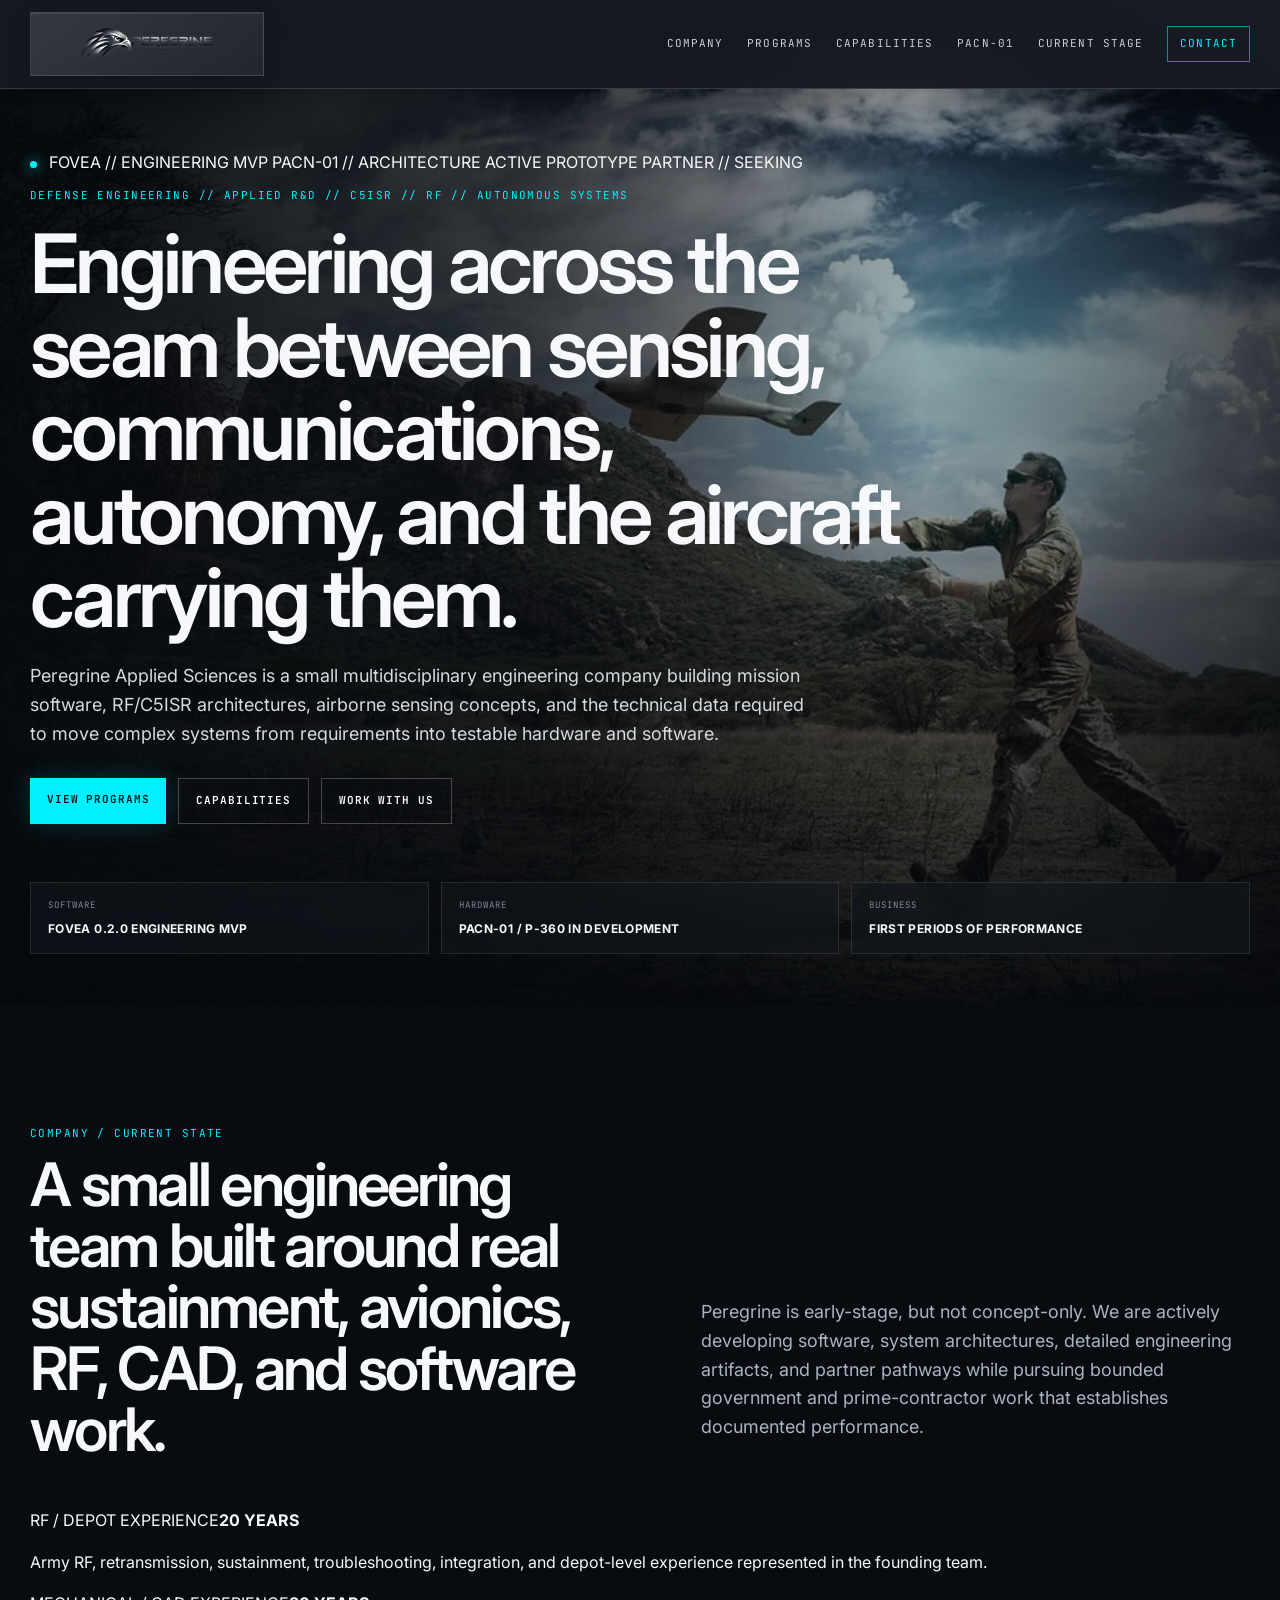
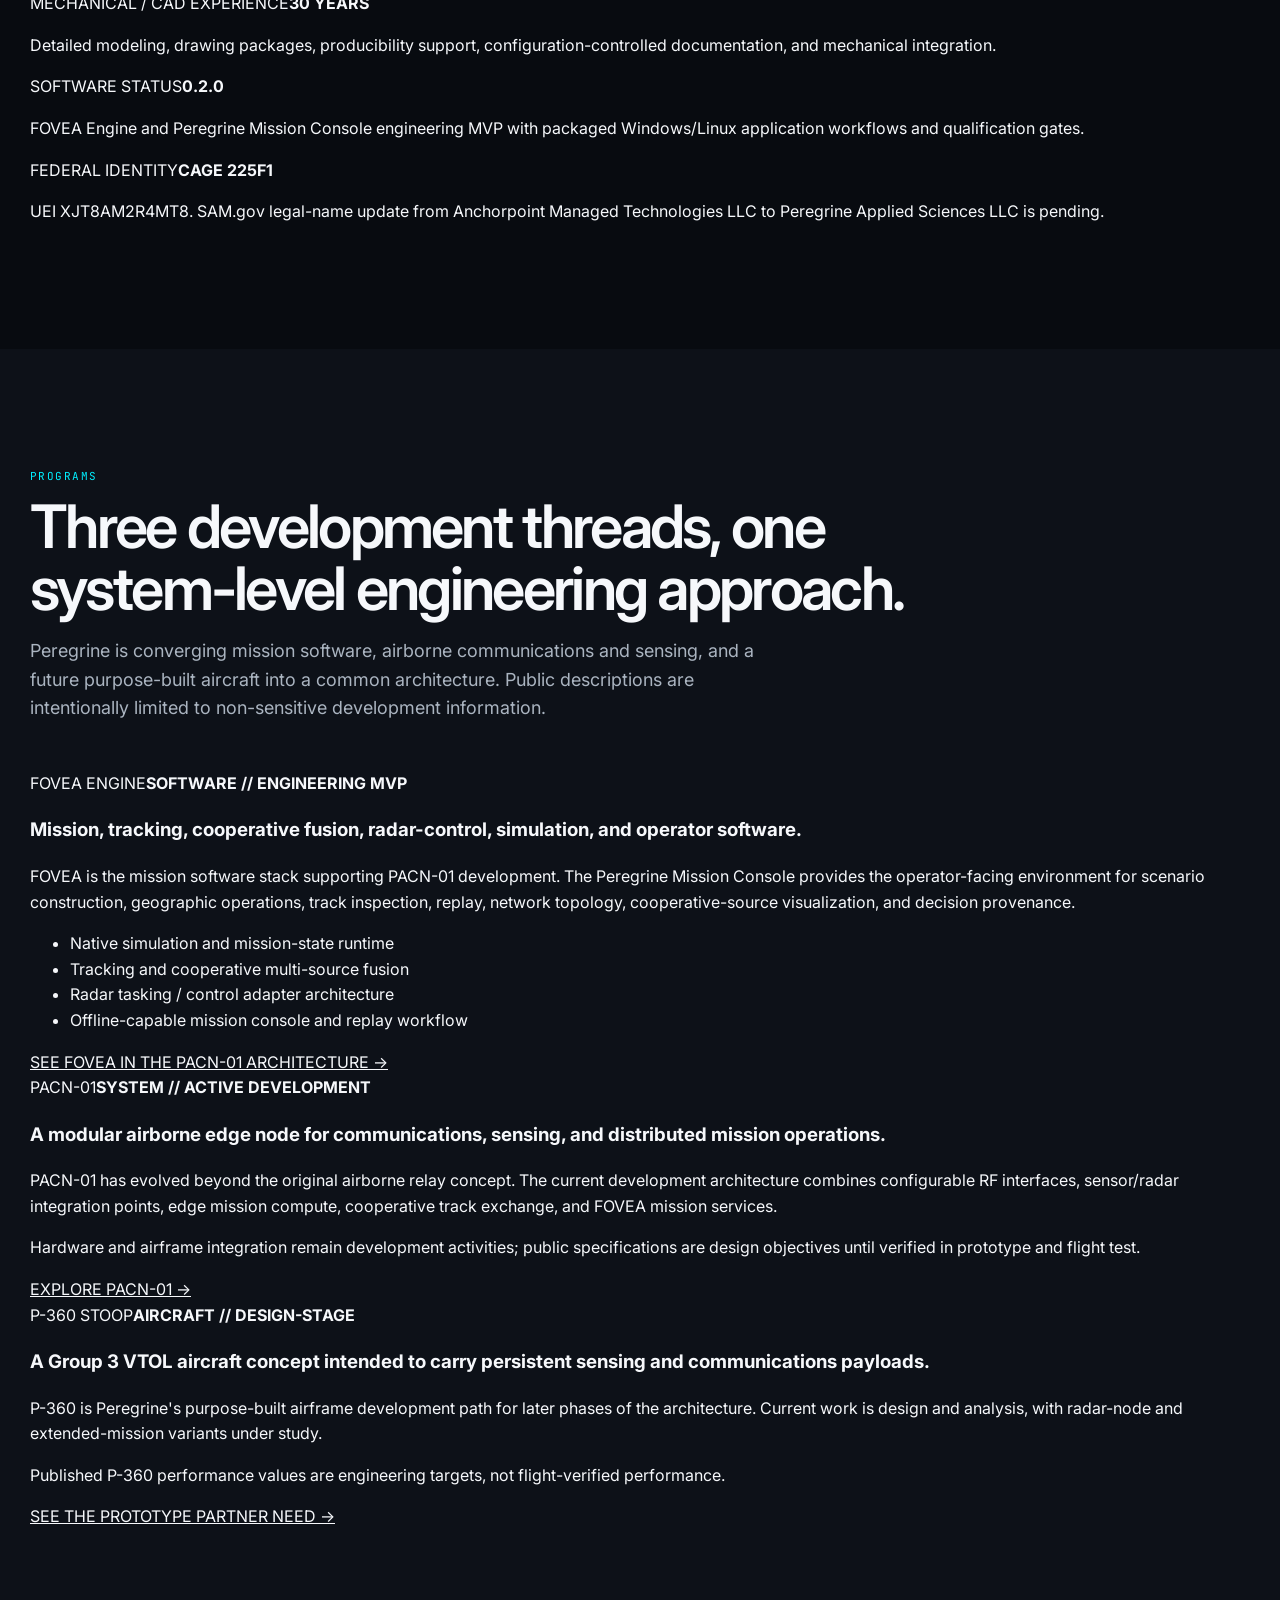
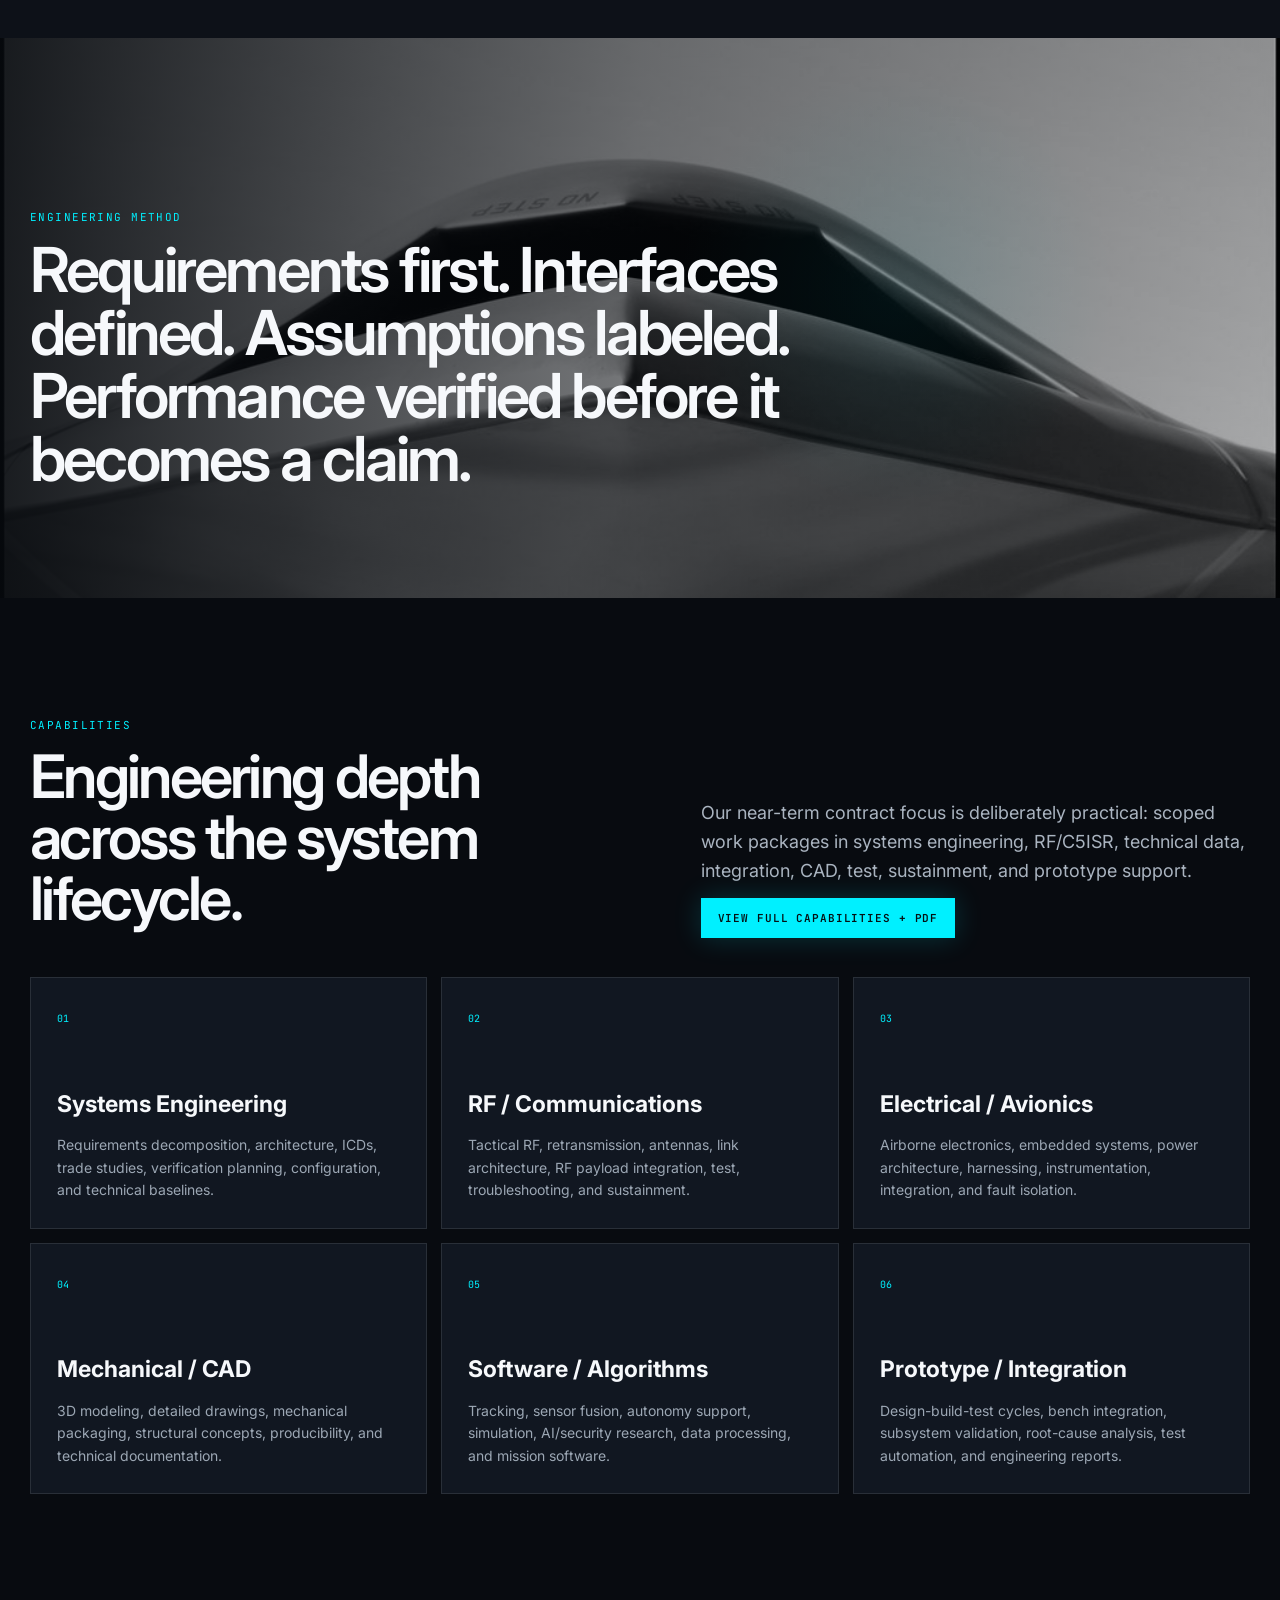
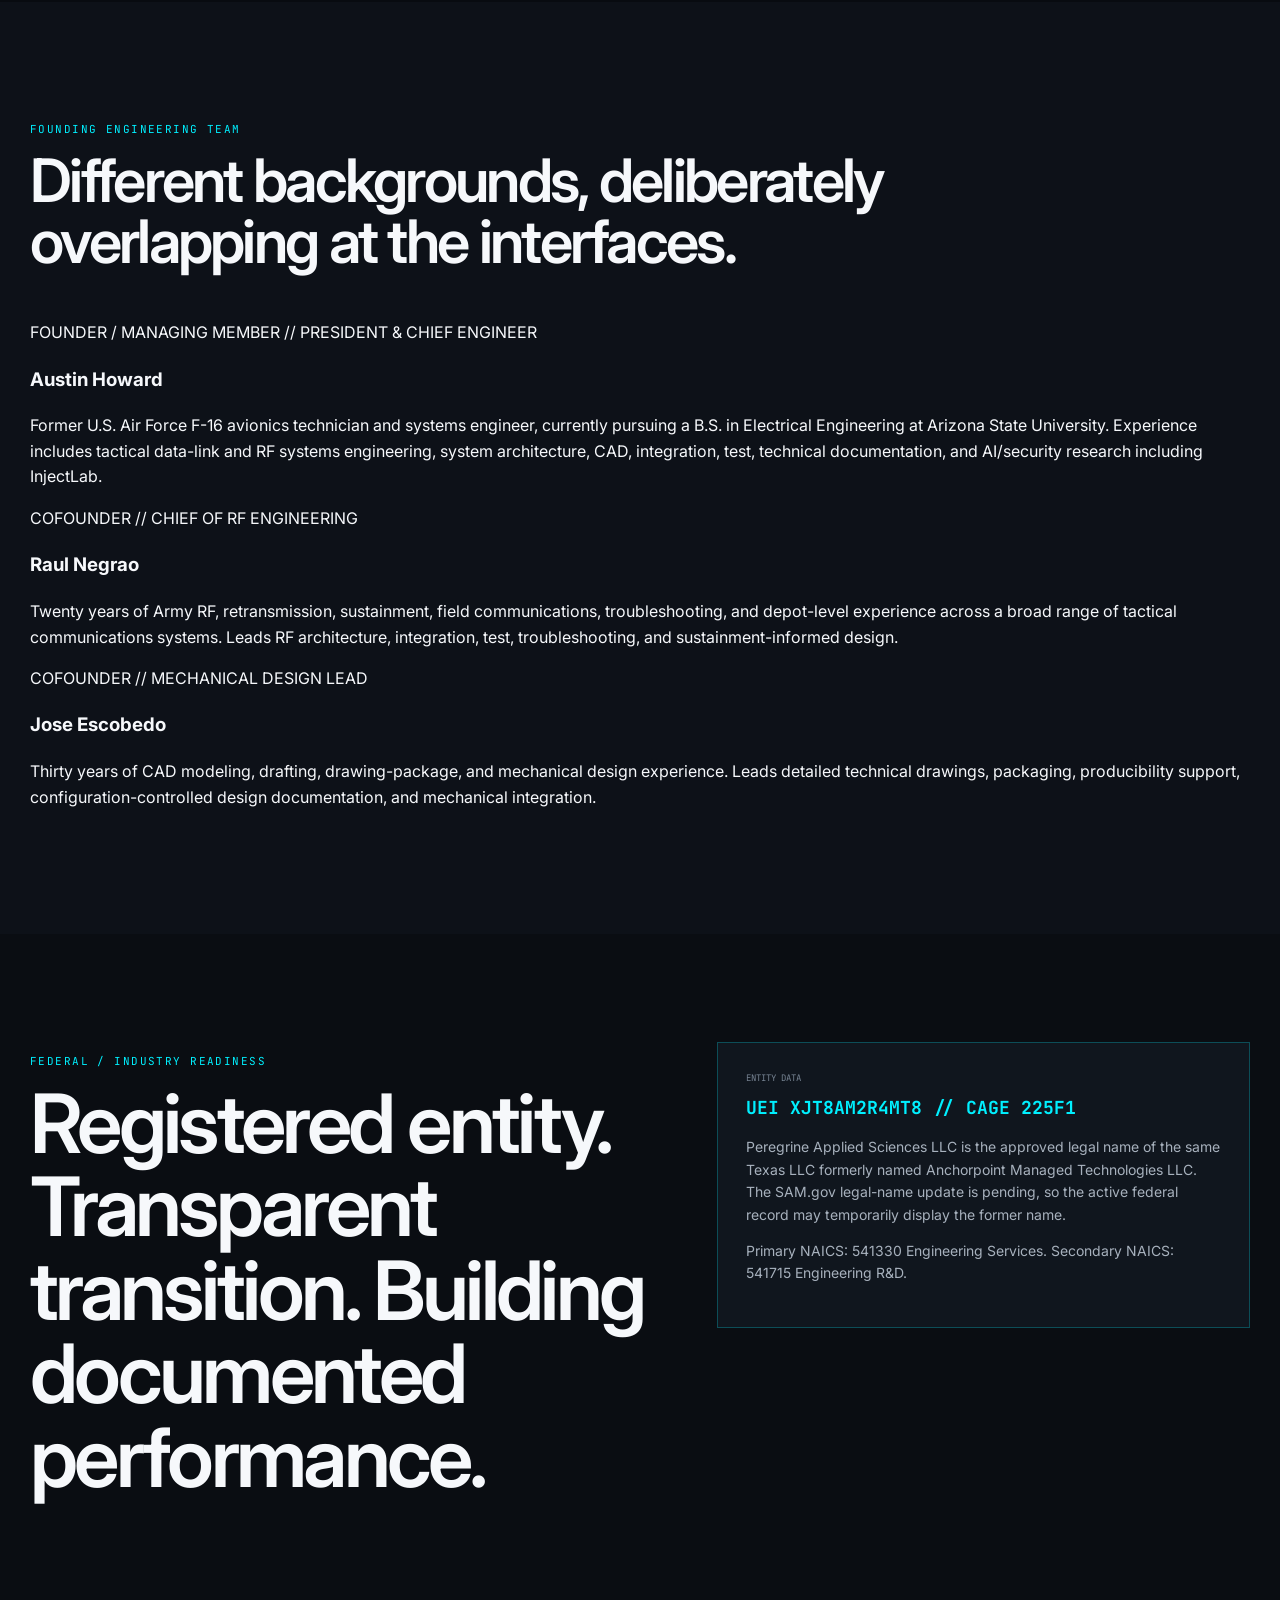
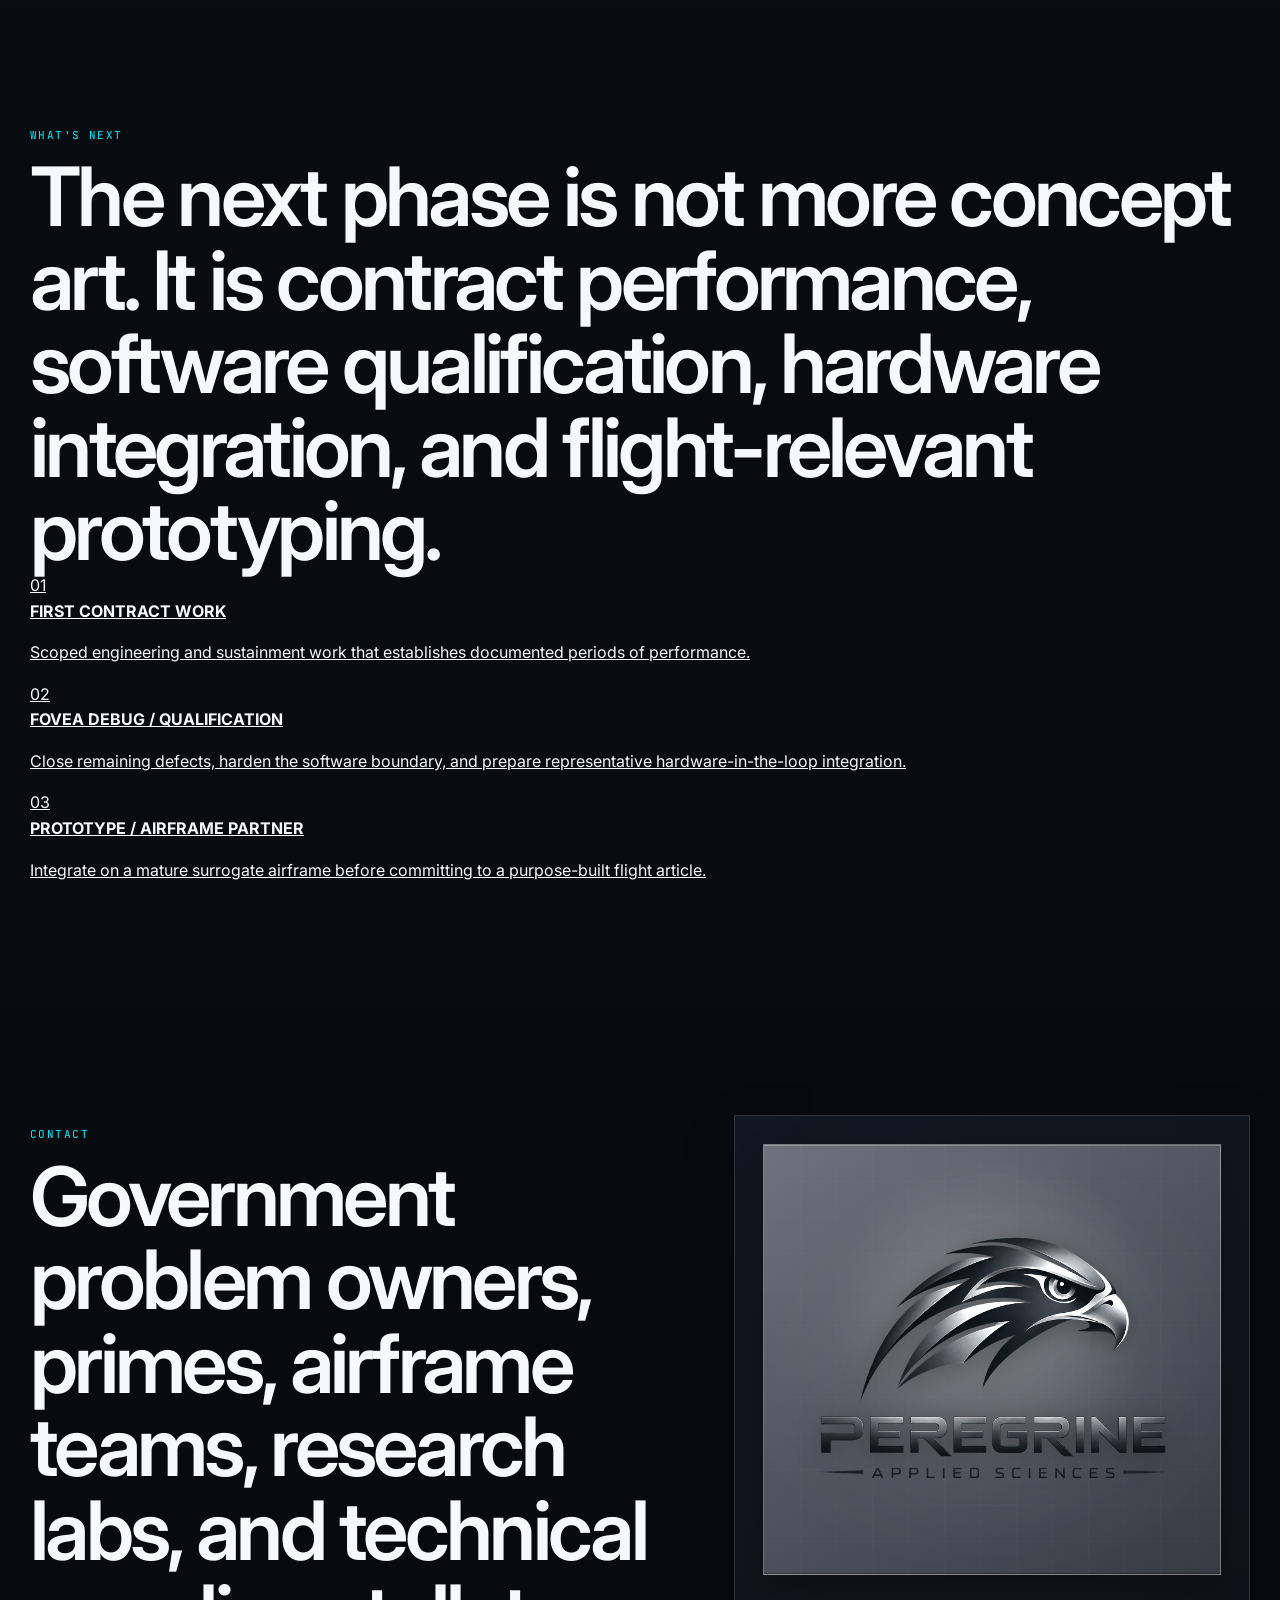
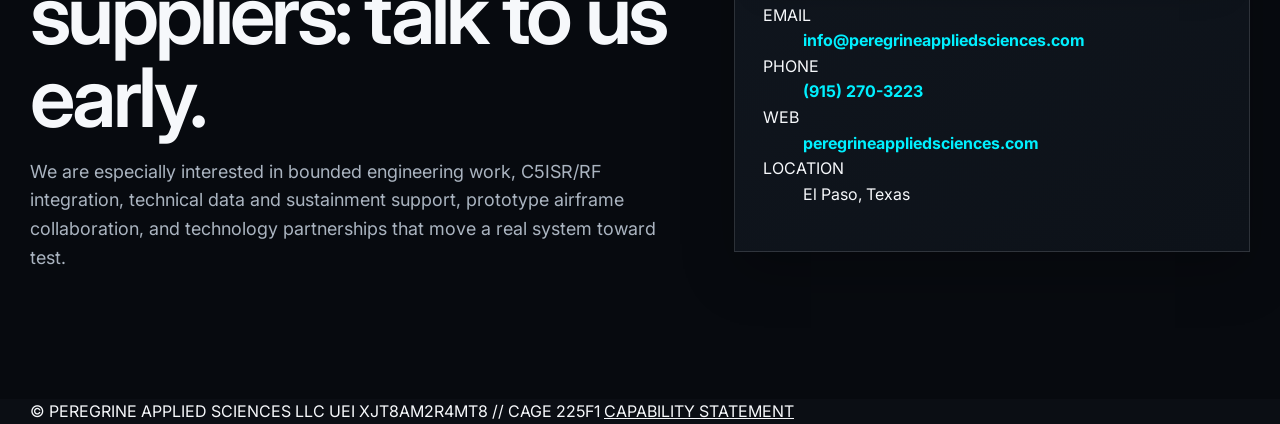
==== index.html @ 671c2576 "Refresh website for current Peregrine company state" ====
<!doctype html>
<html lang="en">
<head>
  <meta charset="utf-8" />
  <meta name="viewport" content="width=device-width, initial-scale=1" />
  <meta name="description" content="Peregrine Applied Sciences is a defense engineering and applied R&D company focused on RF/C5ISR, sensing, autonomy, aerospace systems, software, integration, and technical data." />
  <meta name="theme-color" content="#0b0e14" />
  <title>Peregrine Applied Sciences | Defense Engineering & Applied R&D</title>
  <link rel="icon" href="favicon.ico" sizes="any" />
  <link rel="icon" type="image/png" sizes="32x32" href="assets/favicon-32x32.png" />
  <link rel="apple-touch-icon" sizes="180x180" href="assets/favicon-180x180.png" />
  <link rel="preconnect" href="https://fonts.googleapis.com" />
  <link rel="preconnect" href="https://fonts.gstatic.com" crossorigin />
  <link href="https://fonts.googleapis.com/css2?family=Inter:wght@400;500;600;700&family=JetBrains+Mono:wght@400;500;600&display=swap" rel="stylesheet" />
  <link rel="stylesheet" href="styles.css" />
</head>
<body data-page="home">
  <div class="grid-overlay" aria-hidden="true"></div>

  <header class="site-header">
    <a class="brand" href="index.html" aria-label="Peregrine Applied Sciences home">
      <picture class="brand-picture">
        <source media="(max-width: 650px)" srcset="assets/peregrine-symbol.png" />
        <img src="assets/peregrine-header-logo.png" alt="Peregrine Applied Sciences" class="brand-logo" />
      </picture>
    </a>
    <button class="menu-toggle" aria-label="Toggle navigation" aria-expanded="false">MENU</button>
    <nav class="site-nav" aria-label="Primary">
      <a href="index.html#company" data-nav="home">COMPANY</a>
      <a href="index.html#programs">PROGRAMS</a>
      <a href="capabilities.html" data-nav="capabilities">CAPABILITIES</a>
      <a href="pacn-01.html" data-nav="pacn">PACN-01</a>
      <a href="stage.html" data-nav="stage">CURRENT STAGE</a>
      <a href="#contact" class="nav-cta">CONTACT</a>
    </nav>
  </header>

  <main id="top">
    <section class="hero hero-home">
      <img src="assets/hero-uav.png" alt="Representative unmanned aircraft development imagery" class="hero-image" />
      <div class="hero-scanlines" aria-hidden="true"></div>
      <div class="hero-shade" aria-hidden="true"></div>
      <div class="hero-content shell">
        <div class="status-strip" aria-label="Current program status">
          <span><i class="pulse-dot"></i> FOVEA // ENGINEERING MVP</span>
          <span>PACN-01 // ARCHITECTURE ACTIVE</span>
          <span>PROTOTYPE PARTNER // SEEKING</span>
        </div>

        <div class="hero-copywrap">
          <p class="eyebrow">DEFENSE ENGINEERING // APPLIED R&amp;D // C5ISR // RF // AUTONOMOUS SYSTEMS</p>
          <h1>Engineering across the seam between sensing, communications, autonomy, and the aircraft carrying them.</h1>
          <p class="hero-copy">Peregrine Applied Sciences is a small multidisciplinary engineering company building mission software, RF/C5ISR architectures, airborne sensing concepts, and the technical data required to move complex systems from requirements into testable hardware and software.</p>
          <div class="hero-actions">
            <a class="button primary" href="#programs">VIEW PROGRAMS</a>
            <a class="button ghost" href="capabilities.html">CAPABILITIES</a>
            <a class="button ghost" href="stage.html">WORK WITH US</a>
          </div>
        </div>

        <div class="hero-hud">
          <div class="hud-panel"><span>SOFTWARE</span><strong>FOVEA 0.2.0 ENGINEERING MVP</strong></div>
          <div class="hud-panel"><span>HARDWARE</span><strong>PACN-01 / P-360 IN DEVELOPMENT</strong></div>
          <div class="hud-panel"><span>BUSINESS</span><strong>FIRST PERIODS OF PERFORMANCE</strong></div>
        </div>
      </div>
    </section>

    <section id="company" class="section section-dark">
      <div class="shell">
        <div class="section-head split-head">
          <div>
            <p class="kicker">COMPANY / CURRENT STATE</p>
            <h2>A small engineering team built around real sustainment, avionics, RF, CAD, and software work.</h2>
          </div>
          <p class="section-lead">Peregrine is early-stage, but not concept-only. We are actively developing software, system architectures, detailed engineering artifacts, and partner pathways while pursuing bounded government and prime-contractor work that establishes documented performance.</p>
        </div>

        <div class="metric-grid">
          <article class="metric-card"><span>RF / DEPOT EXPERIENCE</span><strong>20 YEARS</strong><p>Army RF, retransmission, sustainment, troubleshooting, integration, and depot-level experience represented in the founding team.</p></article>
          <article class="metric-card"><span>MECHANICAL / CAD EXPERIENCE</span><strong>30 YEARS</strong><p>Detailed modeling, drawing packages, producibility support, configuration-controlled documentation, and mechanical integration.</p></article>
          <article class="metric-card"><span>SOFTWARE STATUS</span><strong>0.2.0</strong><p>FOVEA Engine and Peregrine Mission Console engineering MVP with packaged Windows/Linux application workflows and qualification gates.</p></article>
          <article class="metric-card"><span>FEDERAL IDENTITY</span><strong>CAGE 225F1</strong><p>UEI XJT8AM2R4MT8. SAM.gov legal-name update from Anchorpoint Managed Technologies LLC to Peregrine Applied Sciences LLC is pending.</p></article>
        </div>
      </div>
    </section>

    <section id="programs" class="section">
      <div class="shell">
        <div class="section-head">
          <p class="kicker">PROGRAMS</p>
          <h2>Three development threads, one system-level engineering approach.</h2>
          <p class="section-lead">Peregrine is converging mission software, airborne communications and sensing, and a future purpose-built aircraft into a common architecture. Public descriptions are intentionally limited to non-sensitive development information.</p>
        </div>

        <div class="program-grid">
          <article class="program-card featured">
            <div class="program-topline"><span>FOVEA ENGINE</span><b>SOFTWARE // ENGINEERING MVP</b></div>
            <h3>Mission, tracking, cooperative fusion, radar-control, simulation, and operator software.</h3>
            <p>FOVEA is the mission software stack supporting PACN-01 development. The Peregrine Mission Console provides the operator-facing environment for scenario construction, geographic operations, track inspection, replay, network topology, cooperative-source visualization, and decision provenance.</p>
            <ul class="data-list compact">
              <li>Native simulation and mission-state runtime</li>
              <li>Tracking and cooperative multi-source fusion</li>
              <li>Radar tasking / control adapter architecture</li>
              <li>Offline-capable mission console and replay workflow</li>
            </ul>
            <a class="text-link" href="pacn-01.html#fovea">SEE FOVEA IN THE PACN-01 ARCHITECTURE →</a>
          </article>

          <article class="program-card">
            <div class="program-topline"><span>PACN-01</span><b>SYSTEM // ACTIVE DEVELOPMENT</b></div>
            <h3>A modular airborne edge node for communications, sensing, and distributed mission operations.</h3>
            <p>PACN-01 has evolved beyond the original airborne relay concept. The current development architecture combines configurable RF interfaces, sensor/radar integration points, edge mission compute, cooperative track exchange, and FOVEA mission services.</p>
            <p class="note">Hardware and airframe integration remain development activities; public specifications are design objectives until verified in prototype and flight test.</p>
            <a class="text-link" href="pacn-01.html">EXPLORE PACN-01 →</a>
          </article>

          <article class="program-card">
            <div class="program-topline"><span>P-360 STOOP</span><b>AIRCRAFT // DESIGN-STAGE</b></div>
            <h3>A Group 3 VTOL aircraft concept intended to carry persistent sensing and communications payloads.</h3>
            <p>P-360 is Peregrine's purpose-built airframe development path for later phases of the architecture. Current work is design and analysis, with radar-node and extended-mission variants under study.</p>
            <p class="note">Published P-360 performance values are engineering targets, not flight-verified performance.</p>
            <a class="text-link" href="stage.html#airframe">SEE THE PROTOTYPE PARTNER NEED →</a>
          </article>
        </div>
      </div>
    </section>

    <section class="visual-section">
      <img src="assets/aircraft-detail.png" alt="Representative aerospace engineering detail" />
      <div class="visual-overlay" aria-hidden="true"></div>
      <div class="shell visual-copy">
        <p class="kicker">ENGINEERING METHOD</p>
        <h2>Requirements first. Interfaces defined. Assumptions labeled. Performance verified before it becomes a claim.</h2>
      </div>
    </section>

    <section class="section section-dark">
      <div class="shell">
        <div class="section-head split-head">
          <div>
            <p class="kicker">CAPABILITIES</p>
            <h2>Engineering depth across the system lifecycle.</h2>
          </div>
          <div>
            <p class="section-lead">Our near-term contract focus is deliberately practical: scoped work packages in systems engineering, RF/C5ISR, technical data, integration, CAD, test, sustainment, and prototype support.</p>
            <a class="button primary small" href="capabilities.html">VIEW FULL CAPABILITIES + PDF</a>
          </div>
        </div>

        <div class="cap-grid">
          <article class="tech-card"><span>01</span><h3>Systems Engineering</h3><p>Requirements decomposition, architecture, ICDs, trade studies, verification planning, configuration, and technical baselines.</p></article>
          <article class="tech-card"><span>02</span><h3>RF / Communications</h3><p>Tactical RF, retransmission, antennas, link architecture, RF payload integration, test, troubleshooting, and sustainment.</p></article>
          <article class="tech-card"><span>03</span><h3>Electrical / Avionics</h3><p>Airborne electronics, embedded systems, power architecture, harnessing, instrumentation, integration, and fault isolation.</p></article>
          <article class="tech-card"><span>04</span><h3>Mechanical / CAD</h3><p>3D modeling, detailed drawings, mechanical packaging, structural concepts, producibility, and technical documentation.</p></article>
          <article class="tech-card"><span>05</span><h3>Software / Algorithms</h3><p>Tracking, sensor fusion, autonomy support, simulation, AI/security research, data processing, and mission software.</p></article>
          <article class="tech-card"><span>06</span><h3>Prototype / Integration</h3><p>Design-build-test cycles, bench integration, subsystem validation, root-cause analysis, test automation, and engineering reports.</p></article>
        </div>
      </div>
    </section>

    <section id="team" class="section">
      <div class="shell">
        <div class="section-head">
          <p class="kicker">FOUNDING ENGINEERING TEAM</p>
          <h2>Different backgrounds, deliberately overlapping at the interfaces.</h2>
        </div>

        <div class="team-grid">
          <article class="team-card">
            <span class="role">FOUNDER / MANAGING MEMBER // PRESIDENT &amp; CHIEF ENGINEER</span>
            <h3>Austin Howard</h3>
            <p>Former U.S. Air Force F-16 avionics technician and systems engineer, currently pursuing a B.S. in Electrical Engineering at Arizona State University. Experience includes tactical data-link and RF systems engineering, system architecture, CAD, integration, test, technical documentation, and AI/security research including InjectLab.</p>
          </article>
          <article class="team-card">
            <span class="role">COFOUNDER // CHIEF OF RF ENGINEERING</span>
            <h3>Raul Negrao</h3>
            <p>Twenty years of Army RF, retransmission, sustainment, field communications, troubleshooting, and depot-level experience across a broad range of tactical communications systems. Leads RF architecture, integration, test, troubleshooting, and sustainment-informed design.</p>
          </article>
          <article class="team-card">
            <span class="role">COFOUNDER // MECHANICAL DESIGN LEAD</span>
            <h3>Jose Escobedo</h3>
            <p>Thirty years of CAD modeling, drafting, drawing-package, and mechanical design experience. Leads detailed technical drawings, packaging, producibility support, configuration-controlled design documentation, and mechanical integration.</p>
          </article>
        </div>
      </div>
    </section>

    <section class="section status-section">
      <div class="shell status-layout">
        <div>
          <p class="kicker">FEDERAL / INDUSTRY READINESS</p>
          <h2>Registered entity. Transparent transition. Building documented performance.</h2>
        </div>
        <div class="status-box">
          <span>ENTITY DATA</span>
          <strong>UEI XJT8AM2R4MT8 // CAGE 225F1</strong>
          <p>Peregrine Applied Sciences LLC is the approved legal name of the same Texas LLC formerly named Anchorpoint Managed Technologies LLC. The SAM.gov legal-name update is pending, so the active federal record may temporarily display the former name.</p>
          <p>Primary NAICS: 541330 Engineering Services. Secondary NAICS: 541715 Engineering R&amp;D.</p>
        </div>
      </div>
    </section>

    <section class="section section-dark next-section">
      <div class="shell next-layout">
        <div>
          <p class="kicker">WHAT'S NEXT</p>
          <h2>The next phase is not more concept art. It is contract performance, software qualification, hardware integration, and flight-relevant prototyping.</h2>
        </div>
        <div class="next-list">
          <a href="stage.html#contracts"><span>01</span><div><strong>FIRST CONTRACT WORK</strong><p>Scoped engineering and sustainment work that establishes documented periods of performance.</p></div></a>
          <a href="stage.html#software"><span>02</span><div><strong>FOVEA DEBUG / QUALIFICATION</strong><p>Close remaining defects, harden the software boundary, and prepare representative hardware-in-the-loop integration.</p></div></a>
          <a href="stage.html#airframe"><span>03</span><div><strong>PROTOTYPE / AIRFRAME PARTNER</strong><p>Integrate on a mature surrogate airframe before committing to a purpose-built flight article.</p></div></a>
        </div>
      </div>
    </section>

    <section id="contact" class="section contact-section">
      <div class="shell contact-layout">
        <div>
          <p class="kicker">CONTACT</p>
          <h2>Government problem owners, primes, airframe teams, research labs, and technical suppliers: talk to us early.</h2>
          <p class="section-lead">We are especially interested in bounded engineering work, C5ISR/RF integration, technical data and sustainment support, prototype airframe collaboration, and technology partnerships that move a real system toward test.</p>
        </div>
        <div class="contact-card">
          <div class="contact-logo-stage"><img src="assets/peregrine-full-logo.png" alt="Peregrine Applied Sciences" class="contact-logo" /></div>
          <dl class="contact-data">
            <div><dt>EMAIL</dt><dd><a href="mailto:info@peregrineappliedsciences.com">info@peregrineappliedsciences.com</a></dd></div>
            <div><dt>PHONE</dt><dd><a href="tel:+19152703223">(915) 270-3223</a></dd></div>
            <div><dt>WEB</dt><dd><a href="https://peregrineappliedsciences.com">peregrineappliedsciences.com</a></dd></div>
            <div><dt>LOCATION</dt><dd>El Paso, Texas</dd></div>
          </dl>
        </div>
      </div>
    </section>
  </main>

  <footer class="site-footer">
    <div class="shell footer-grid">
      <span>© <span data-year></span> PEREGRINE APPLIED SCIENCES LLC</span>
      <span>UEI XJT8AM2R4MT8 // CAGE 225F1</span>
      <a href="capabilities.html">CAPABILITY STATEMENT</a>
    </div>
  </footer>

  <script src="script.js"></script>
</body>
</html>
---- styles.css ----
:root{
  --obsidian:#0B0E14;
  --obsidian-2:#0f131b;
  --slate:#161c26;
  --slate-2:#1e2632;
  --white:#f6f8fb;
  --muted:#9aa4b3;
  --line:rgba(255,255,255,.10);
  --cyan:#00F0FF;
  --max:1220px;
}


/* =========================================================
   GLOBAL
   ========================================================= */

*{
  box-sizing:border-box;
}

html{
  scroll-behavior:smooth;
}

body{
  margin:0;
  background:var(--obsidian);
  color:var(--white);

  font-family:
    Inter,
    system-ui,
    -apple-system,
    BlinkMacSystemFont,
    "Segoe UI",
    sans-serif;

  line-height:1.6;
  overflow-x:hidden;
}

a{
  color:inherit;
}

img{
  display:block;
  max-width:100%;
}

.shell{
  width:min(
    calc(100% - 42px),
    var(--max)
  );

  margin-inline:auto;
}


/* =========================================================
   TECHNICAL GRID
   ========================================================= */

.grid-overlay{
  position:fixed;

  inset:0;

  pointer-events:none;

  z-index:2;

  opacity:.08;

  background-image:
    linear-gradient(
      rgba(255,255,255,.08) 1px,
      transparent 1px
    ),
    linear-gradient(
      90deg,
      rgba(255,255,255,.08) 1px,
      transparent 1px
    );

  background-size:
    42px 42px;

  mask-image:
    linear-gradient(
      to bottom,
      rgba(0,0,0,.8),
      transparent 78%
    );
}


/* =========================================================
   HEADER
   ========================================================= */

.site-header{
  position:fixed;

  inset:
    0
    0
    auto
    0;

  z-index:50;

  display:flex;

  align-items:center;

  justify-content:space-between;

  padding:
    12px
    max(
      20px,
      calc((100vw - var(--max))/2)
    );

  background:
    rgba(21,26,34,.96);

  border-bottom:
    1px solid rgba(255,255,255,.14);

  box-shadow:
    0 10px 40px rgba(0,0,0,.24);

  backdrop-filter:
    blur(18px);

  -webkit-backdrop-filter:
    blur(18px);
}


.brand{
  display:flex;

  align-items:center;

  text-decoration:none;

  min-width:0;
}


.brand-picture{
  display:flex;

  align-items:center;

  line-height:0;

  padding:
    5px
    12px;

  border:
    1px solid rgba(255,255,255,.12);

  background:
    linear-gradient(
      145deg,
      rgba(255,255,255,.14),
      rgba(255,255,255,.06)
    );

  box-shadow:
    inset
    0
    1px
    0
    rgba(255,255,255,.09),

    0
    7px
    22px
    rgba(0,0,0,.20);

  backdrop-filter:
    blur(12px);

  -webkit-backdrop-filter:
    blur(12px);
}


.brand-picture img{
  display:block;
}


.brand-logo{
  height:52px;

  width:auto;

  max-width:340px;

  object-fit:contain;

  filter:
    brightness(1.20)
    contrast(1.06)
    drop-shadow(
      0
      1px
      2px
      rgba(255,255,255,.08)
    );
}


/* =========================================================
   NAVIGATION
   ========================================================= */

.site-nav{
  display:flex;

  align-items:center;

  gap:24px;
}


.site-nav a{
  font-family:
    "JetBrains Mono",
    monospace;

  font-size:11px;

  letter-spacing:.10em;

  text-decoration:none;

  color:#c7ced8;

  transition:
    color .2s ease;
}


.site-nav a:hover{
  color:var(--cyan);
}


.nav-cta{
  border:
    1px solid rgba(0,240,255,.55);

  padding:
    8px
    12px;

  color:
    var(--cyan)!important;
}


.menu-toggle{
  display:none;

  background:transparent;

  border:
    1px solid var(--line);

  color:white;

  font-family:
    "JetBrains Mono",
    monospace;

  padding:
    8px
    10px;
}


/* =========================================================
   HERO
   ========================================================= */

.hero{
  position:relative;

  min-height:96vh;

  display:flex;

  align-items:flex-end;

  overflow:hidden;

  background:#06080c;
}


.hero-image{
  position:absolute;

  inset:0;

  width:100%;

  height:100%;

  object-fit:cover;

  filter:
    saturate(.65)
    contrast(1.08);
}


.hero-shade{
  position:absolute;

  inset:0;

  background:

    radial-gradient(
      circle
      at
      75% 35%,
      rgba(0,240,255,.10),
      transparent 25%
    ),

    linear-gradient(
      90deg,
      rgba(5,8,12,.96) 0%,
      rgba(5,8,12,.78) 42%,
      rgba(5,8,12,.36) 72%,
      rgba(5,8,12,.72) 100%
    ),

    linear-gradient(
      0deg,
      rgba(5,8,12,.92),
      transparent 55%
    );
}


.hero-scanlines{
  position:absolute;

  inset:0;

  opacity:.08;

  pointer-events:none;

  background:
    repeating-linear-gradient(
      0deg,
      rgba(255,255,255,.08) 0,
      rgba(255,255,255,.08) 1px,
      transparent 1px,
      transparent 4px
    );
}


.hero-content{
  position:relative;

  z-index:4;

  padding-top:150px;

  padding-bottom:52px;
}


.telemetry-strip{
  display:flex;

  flex-wrap:wrap;

  gap:22px;

  margin-bottom:54px;

  color:#b8c1cc;

  font-family:
    "JetBrains Mono",
    monospace;

  font-size:10px;

  letter-spacing:.07em;
}


.pulse-dot{
  display:inline-block;

  width:7px;

  height:7px;

  border-radius:50%;

  background:var(--cyan);

  box-shadow:
    0
    0
    14px
    var(--cyan);

  margin-right:8px;

  animation:
    pulse
    1.5s
    infinite;
}


@keyframes pulse{

  0%,
  100%{
    opacity:.35;
  }

  50%{
    opacity:1;
  }

}


.hero-copywrap{
  max-width:930px;
}


.eyebrow,
.kicker,
.card-label,
.field-tag,
.founder-meta{
  font-family:
    "JetBrains Mono",
    monospace;

  font-size:11px;

  letter-spacing:.13em;

  text-transform:uppercase;

  color:var(--cyan);
}


.hero h1,
.section h2,
.visual-copy h2,
.field-content h2{
  margin:0;

  font-size:
    clamp(
      42px,
      6.4vw,
      82px
    );

  line-height:1.02;

  letter-spacing:-.045em;

  font-weight:600;
}


.hero h1{
  max-width:1000px;

  margin-top:18px;
}


.hero-copy{
  max-width:780px;

  font-size:18px;

  color:#d4dae2;

  margin-top:22px;
}


.hero-actions{
  display:flex;

  gap:12px;

  flex-wrap:wrap;

  margin-top:30px;
}


.button{
  text-decoration:none;

  padding:
    13px
    17px;

  font-family:
    "JetBrains Mono",
    monospace;

  font-size:11px;

  letter-spacing:.08em;

  font-weight:600;
}


.button.primary{
  background:var(--cyan);

  color:#051013;

  box-shadow:
    0
    0
    28px
    rgba(0,240,255,.18);
}


.button.ghost{
  border:
    1px solid rgba(255,255,255,.24);

  color:white;

  background:
    rgba(11,14,20,.24);
}


.hero-hud{
  display:grid;

  grid-template-columns:
    repeat(3,1fr);

  gap:12px;

  margin-top:58px;
}


.hud-panel{
  background:
    rgba(18,24,33,.54);

  border:
    1px solid var(--line);

  backdrop-filter:
    blur(14px);

  padding:
    15px
    17px;

  box-shadow:
    inset
    0
    0
    30px
    rgba(255,255,255,.015);
}


.hud-panel span{
  display:block;

  font-family:
    "JetBrains Mono",
    monospace;

  font-size:9px;

  color:#7e8896;

  letter-spacing:.11em;
}


.hud-panel strong{
  display:block;

  margin-top:7px;

  font-size:12px;

  letter-spacing:.03em;
}


/* =========================================================
   SECTIONS
   ========================================================= */

.section{
  position:relative;

  z-index:3;

  padding:
    108px
    0;

  background:#0d1118;
}


.section-dark{
  background:#080b10;
}


.section-head{
  margin-bottom:48px;
}


.section-head h2{
  font-size:
    clamp(
      36px,
      5vw,
      60px
    );

  max-width:900px;
}


.section-lead{
  max-width:760px;

  color:#aab4c0;

  font-size:18px;
}


.split-head{
  display:grid;

  grid-template-columns:
    1fr
    .9fr;

  gap:60px;

  align-items:end;
}


/* =========================================================
   PACN PLATFORM
   ========================================================= */

.platform-layout{
  display:grid;

  grid-template-columns:
    1.25fr
    .75fr;

  gap:18px;
}


.glass-card{
  background:
    linear-gradient(
      180deg,
      rgba(28,36,48,.78),
      rgba(17,23,31,.72)
    );

  border:
    1px solid rgba(255,255,255,.10);

  backdrop-filter:
    blur(14px);

  box-shadow:

    inset
    0
    0
    35px
    rgba(255,255,255,.015),

    0
    0
    0
    1px
    rgba(0,240,255,.015);
}


.architecture-card{
  padding:26px;

  min-height:0;

  display:flex;

  flex-direction:column;

  gap:34px;
}


.arch-row{
  display:grid;

  grid-template-columns:
    1fr
    auto
    1.15fr
    auto
    1fr;

  gap:12px;

  align-items:center;

  margin-top:8px;
}


.arch-node{
  border:
    1px solid rgba(255,255,255,.14);

  padding:
    26px
    14px;

  text-align:center;

  font-family:
    "JetBrains Mono",
    monospace;

  font-size:10px;

  background:
    rgba(255,255,255,.025);
}


.arch-node.active{
  border-color:
    rgba(0,240,255,.75);

  box-shadow:
    0
    0
    24px
    rgba(0,240,255,.10);
}


.arch-node small{
  display:block;

  color:#7f8a98;

  margin-top:8px;

  font-size:8px;
}


.arch-link{
  display:flex;

  flex-direction:column;

  align-items:center;

  gap:6px;
}


.arch-link span{
  width:46px;

  height:1px;

  background:
    linear-gradient(
      90deg,
      transparent,
      var(--cyan),
      transparent
    );
}


.arch-link b{
  font-family:
    "JetBrains Mono",
    monospace;

  font-size:8px;

  color:#93a0ae;
}


.spec-stack{
  display:grid;

  gap:18px;
}


.spec-card{
  padding:22px;
}


.spec-card span{
  display:block;

  font-family:
    "JetBrains Mono",
    monospace;

  font-size:9px;

  color:#7f8b98;

  letter-spacing:.10em;
}


.spec-card strong{
  display:block;

  font-family:
    "JetBrains Mono",
    monospace;

  font-size:22px;

  margin-top:8px;
}


.spec-card small{
  display:block;

  color:#9aa5b2;

  margin-top:8px;
}


/* =========================================================
   ENGINEERING TABLE
   ========================================================= */

.telemetry-table-wrap{
  margin-top:22px;

  border:
    1px solid var(--line);

  background:#0b1016;
}


.table-title{
  display:flex;

  justify-content:space-between;

  align-items:center;

  padding:
    15px
    18px;

  border-bottom:
    1px solid var(--line);
}


.table-title span{
  font-family:
    "JetBrains Mono",
    monospace;

  font-size:10px;

  letter-spacing:.12em;

  color:#b7c2ce;
}


.unit-toggle{
  background:transparent;

  border:
    1px solid rgba(0,240,255,.45);

  color:var(--cyan);

  font-family:
    "JetBrains Mono",
    monospace;

  font-size:9px;

  padding:
    7px
    10px;

  cursor:pointer;
}


.telemetry-table{
  width:100%;

  border-collapse:collapse;

  font-family:
    "JetBrains Mono",
    monospace;

  font-size:10px;
}


.telemetry-table th,
.telemetry-table td{
  padding:
    13px
    16px;

  border-bottom:
    1px solid rgba(255,255,255,.065);

  text-align:left;
}


.telemetry-table th{
  color:#657080;

  font-weight:500;
}


.telemetry-table td:nth-child(2),
.telemetry-table td:nth-child(3){
  color:#dbe2ea;
}


.telemetry-table td:last-child{
  color:var(--cyan);
}


/* =========================================================
   CAPABILITIES
   ========================================================= */

.cap-grid{
  display:grid;

  grid-template-columns:
    repeat(3,1fr);

  gap:14px;
}


.tech-card{
  background:#111721;

  border:
    1px solid var(--line);

  padding:26px;

  min-height:250px;

  transition:

    transform .25s ease,

    border-color .25s ease,

    box-shadow .25s ease;
}


.tech-card:hover{
  transform:
    translateY(-4px);

  border-color:
    rgba(0,240,255,.40);

  box-shadow:
    0
    0
    30px
    rgba(0,240,255,.06);
}


.tech-card span{
  font-family:
    "JetBrains Mono",
    monospace;

  color:var(--cyan);

  font-size:10px;
}


.tech-card h3{
  font-size:23px;

  margin:
    56px
    0
    12px;
}


.tech-card p{
  color:#9ca7b4;

  font-size:14px;

  margin:0;
}


/* =========================================================
   AIRCRAFT VISUAL
   ========================================================= */

.visual-section{
  position:relative;

  min-height:560px;

  z-index:3;

  background:#05070a;

  overflow:hidden;
}


.visual-section img{
  position:absolute;

  inset:0;

  width:100%;

  height:100%;

  object-fit:cover;

  filter:
    grayscale(1)
    contrast(1.15);
}


.visual-overlay{
  position:absolute;

  inset:0;

  background:

    linear-gradient(
      90deg,
      rgba(6,9,13,.92),
      rgba(6,9,13,.55) 50%,
      rgba(6,9,13,.30)
    ),

    radial-gradient(
      circle
      at
      70% 45%,
      rgba(0,240,255,.10),
      transparent 23%
    );
}


.visual-copy{
  position:relative;

  z-index:3;

  padding-top:160px;
}


.visual-copy h2{
  max-width:880px;

  font-size:
    clamp(
      38px,
      5vw,
      62px
    );
}


/* =========================================================
   RESEARCH
   ========================================================= */

.research-grid{
  display:grid;

  grid-template-columns:
    repeat(3,1fr);

  gap:16px;
}


.research-card{
  padding:28px;

  min-height:300px;
}


.research-card h3{
  font-size:26px;

  margin:
    54px
    0
    14px;
}


.research-card p{
  color:#9aa4b1;

  font-size:14px;
}


/* =========================================================
   FIELD
   ========================================================= */

.field-section{
  position:relative;

  min-height:650px;

  z-index:3;

  display:flex;

  align-items:flex-end;

  overflow:hidden;
}


.field-section img{
  position:absolute;

  inset:0;

  width:100%;

  height:100%;

  object-fit:cover;

  filter:
    saturate(.55)
    contrast(1.1);
}


.field-overlay{
  position:absolute;

  inset:0;

  background:
    linear-gradient(
      0deg,
      rgba(4,7,10,.94),
      rgba(4,7,10,.24) 70%
    );
}


.field-content{
  position:relative;

  z-index:3;

  padding-bottom:64px;
}


.field-content h2{
  font-size:
    clamp(
      40px,
      5vw,
      66px
    );

  max-width:850px;
}


.field-content p{
  max-width:650px;

  color:#d1d7de;
}


.signal-bars{
  display:flex;

  align-items:end;

  gap:5px;

  height:34px;

  margin-top:24px;
}


.signal-bars i{
  display:block;

  width:7px;

  background:var(--cyan);

  box-shadow:
    0
    0
    10px
    rgba(0,240,255,.35);

  animation:
    bars
    1.7s
    infinite
    ease-in-out;
}


.signal-bars i:nth-child(1){
  height:9px;
}


.signal-bars i:nth-child(2){
  height:15px;

  animation-delay:.1s;
}


.signal-bars i:nth-child(3){
  height:21px;

  animation-delay:.2s;
}


.signal-bars i:nth-child(4){
  height:27px;

  animation-delay:.3s;
}


.signal-bars i:nth-child(5){
  height:33px;

  animation-delay:.4s;
}


@keyframes bars{

  0%,
  100%{
    opacity:.35;
  }

  50%{
    opacity:1;
  }

}


/* =========================================================
   FOUNDERS
   ========================================================= */

.founder-grid{
  display:grid;

  grid-template-columns:
    1fr
    1fr;

  gap:16px;
}


.founder-card{
  background:#111721;

  border:
    1px solid var(--line);

  padding:34px;
}


.founder-card h3{
  font-size:34px;

  margin:
    10px
    0
    18px;
}


.founder-card p{
  color:#a5afbb;
}


/* =========================================================
   FEDERAL READINESS
   ========================================================= */

.status-section{
  background:#0a0d12;
}


.status-layout{
  display:grid;

  grid-template-columns:
    1fr
    .85fr;

  gap:60px;

  align-items:start;
}


.status-box{
  border:
    1px solid rgba(0,240,255,.25);

  background:#10161e;

  padding:28px;
}


.status-box span{
  display:block;

  font-family:
    "JetBrains Mono",
    monospace;

  font-size:9px;

  color:#778493;
}


.status-box strong{
  display:block;

  font-family:
    "JetBrains Mono",
    monospace;

  font-size:18px;

  color:var(--cyan);

  margin-top:8px;
}


.status-box p{
  color:#a7b1bd;

  font-size:14px;
}


/* =========================================================
   CONTACT
   ========================================================= */

.contact-section{
  background:#070a0f;
}


.contact-layout{
  display:grid;

  grid-template-columns:
    1fr
    .8fr;

  gap:60px;

  align-items:start;
}


.contact-card{
  position:relative;

  overflow:hidden;

  border:
    1px solid rgba(255,255,255,.13);

  padding:28px;

  background:
    linear-gradient(
      145deg,
      #111720 0%,
      #0d1219 100%
    );

  box-shadow:

    inset
    0
    1px
    0
    rgba(255,255,255,.03),

    0
    22px
    50px
    rgba(0,0,0,.22);
}


/*
   LIGHTER MATERIAL FIELD BEHIND EXISTING METALLIC LOGO.
   THE LOGO FILE ITSELF IS NOT CHANGED.
*/

.contact-logo-stage{
  position:relative;

  width:100%;

  min-height:250px;

  display:flex;

  align-items:center;

  justify-content:center;

  padding:
    28px
    26px;

  margin-bottom:28px;

  overflow:hidden;

  background:

    radial-gradient(
      circle
      at
      50% 38%,
      rgba(255,255,255,.18),
      transparent 46%
    ),

    linear-gradient(
      145deg,
      #6d747d 0%,
      #535a63 38%,
      #434a53 70%,
      #353c44 100%
    );

  border:
    1px solid rgba(255,255,255,.25);

  box-shadow:

    inset
    0
    1px
    0
    rgba(255,255,255,.22),

    inset
    0
    -1px
    0
    rgba(0,0,0,.32),

    0
    14px
    28px
    rgba(0,0,0,.25);
}


/*
   SUBTLE TECHNICAL GRID INSIDE CONTACT LOGO FIELD
*/

.contact-logo-stage::before{
  content:"";

  position:absolute;

  inset:0;

  pointer-events:none;

  opacity:.10;

  background-image:

    linear-gradient(
      rgba(255,255,255,.16) 1px,
      transparent 1px
    ),

    linear-gradient(
      90deg,
      rgba(255,255,255,.16) 1px,
      transparent 1px
    );

  background-size:
    36px
    36px;
}


/*
   SMALL LIGHT HALO DIRECTLY BEHIND THE LOGO
*/

.contact-logo-stage::after{
  content:"";

  position:absolute;

  width:70%;

  height:55%;

  border-radius:50%;

  background:
    rgba(255,255,255,.12);

  filter:
    blur(65px);

  pointer-events:none;
}


.contact-logo{
  position:relative;

  z-index:2;

  display:block;

  width:min(
    370px,
    92%
  );

  max-width:100%;

  height:auto;

  margin:0;

  opacity:1;

  filter:

    brightness(1.18)

    contrast(1.10)

    drop-shadow(
      0
      4px
      12px
      rgba(0,0,0,.30)
    );
}


.contact-card p{
  margin:
    0
    0
    12px;

  font-family:
    "JetBrains Mono",
    monospace;

  font-size:10px;

  line-height:1.7;

  letter-spacing:.08em;

  color:#aeb8c5;
}


.contact-card a{
  display:inline-block;

  color:var(--cyan);

  font-size:16px;

  font-weight:700;

  text-decoration:none;

  transition:

    color .2s ease,

    text-shadow .2s ease;
}


.contact-card a:hover{
  color:#ffffff;

  text-shadow:
    0
    0
    12px
    rgba(0,240,255,.45);
}


/* =========================================================
   TABLET
   ========================================================= */

@media (max-width:1000px){

  .site-nav{
    display:none;

    position:absolute;

    top:82px;

    left:0;

    right:0;

    background:#151A22;

    padding:22px;

    flex-direction:column;

    align-items:flex-start;

    border-bottom:
      1px solid rgba(255,255,255,.12);
  }


  .site-nav.open{
    display:flex;
  }


  .menu-toggle{
    display:block;
  }


  .brand-logo{
    height:44px;

    max-width:300px;
  }


  .platform-layout,
  .split-head,
  .status-layout,
  .contact-layout{
    grid-template-columns:1fr;
  }


  .arch-row{
    grid-template-columns:1fr;
  }


  .arch-link{
    transform:
      rotate(90deg);
  }


  .cap-grid{
    grid-template-columns:
      repeat(2,1fr);
  }


  .research-grid{
    grid-template-columns:1fr;
  }


  .hero-hud{
    grid-template-columns:1fr;
  }


  .contact-logo-stage{
    min-height:240px;

    padding:
      26px
      22px;
  }


  .contact-logo{
    width:
      min(
        360px,
        92%
      );
  }

}


/* =========================================================
   MOBILE
   ========================================================= */

@media (max-width:650px){

  .shell{
    width:
      min(
        calc(100% - 28px),
        var(--max)
      );
  }


  .site-header{
    padding:
      10px
      14px;
  }


  .brand-picture{
    padding:
      4px
      7px;
  }


  .brand-logo{
    height:40px;

    max-width:160px;
  }


  .brand-picture .brand-logo{
    width:40px;

    height:40px;

    object-fit:contain;
  }


  .hero{
    min-height:900px;
  }


  .hero h1{
    font-size:44px;
  }


  .hero-copy{
    font-size:16px;
  }


  .telemetry-strip{
    gap:12px;

    margin-bottom:34px;
  }


  .section{
    padding:
      78px
      0;
  }


  .cap-grid,
  .founder-grid{
    grid-template-columns:1fr;
  }


  .telemetry-table-wrap{
    overflow-x:auto;
  }


  .telemetry-table{
    min-width:680px;
  }


  .contact-card{
    padding:20px;
  }


  .contact-logo-stage{
    min-height:210px;

    padding:
      22px
      16px;

    margin-bottom:22px;
  }


  .contact-logo{
    width:
      min(
        315px,
        94%
      );
  }


  .contact-card a{
    font-size:14px;

    overflow-wrap:anywhere;
  }

}


/* =========================================================
   DESKTOP PLATFORM ALIGNMENT
   ========================================================= */

@media (min-width:1001px){

  .platform-layout{
    align-items:stretch;
  }


  .architecture-card{
    height:100%;
  }


  .spec-stack{
    height:100%;

    grid-template-rows:
      repeat(
        3,
        1fr
      );
  }


  .spec-card{
    display:flex;

    flex-direction:column;

    justify-content:center;
  }

}
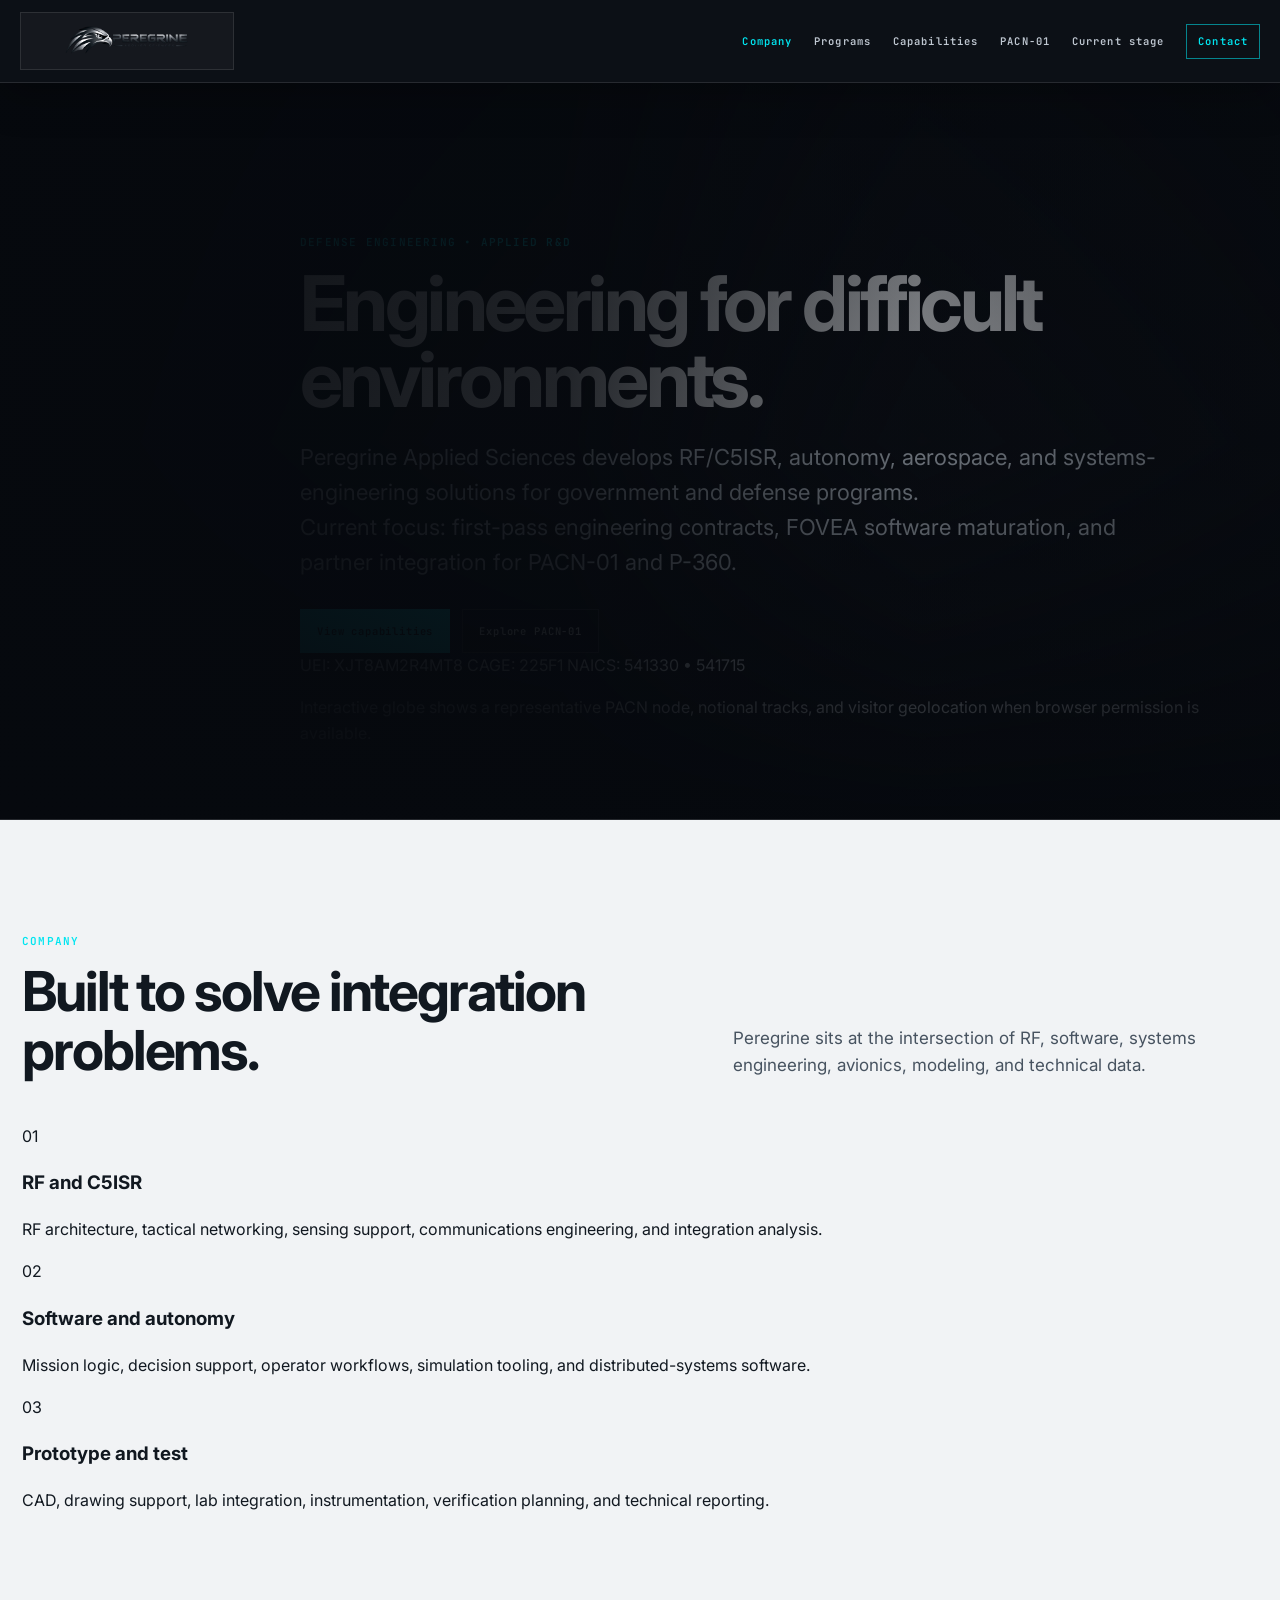
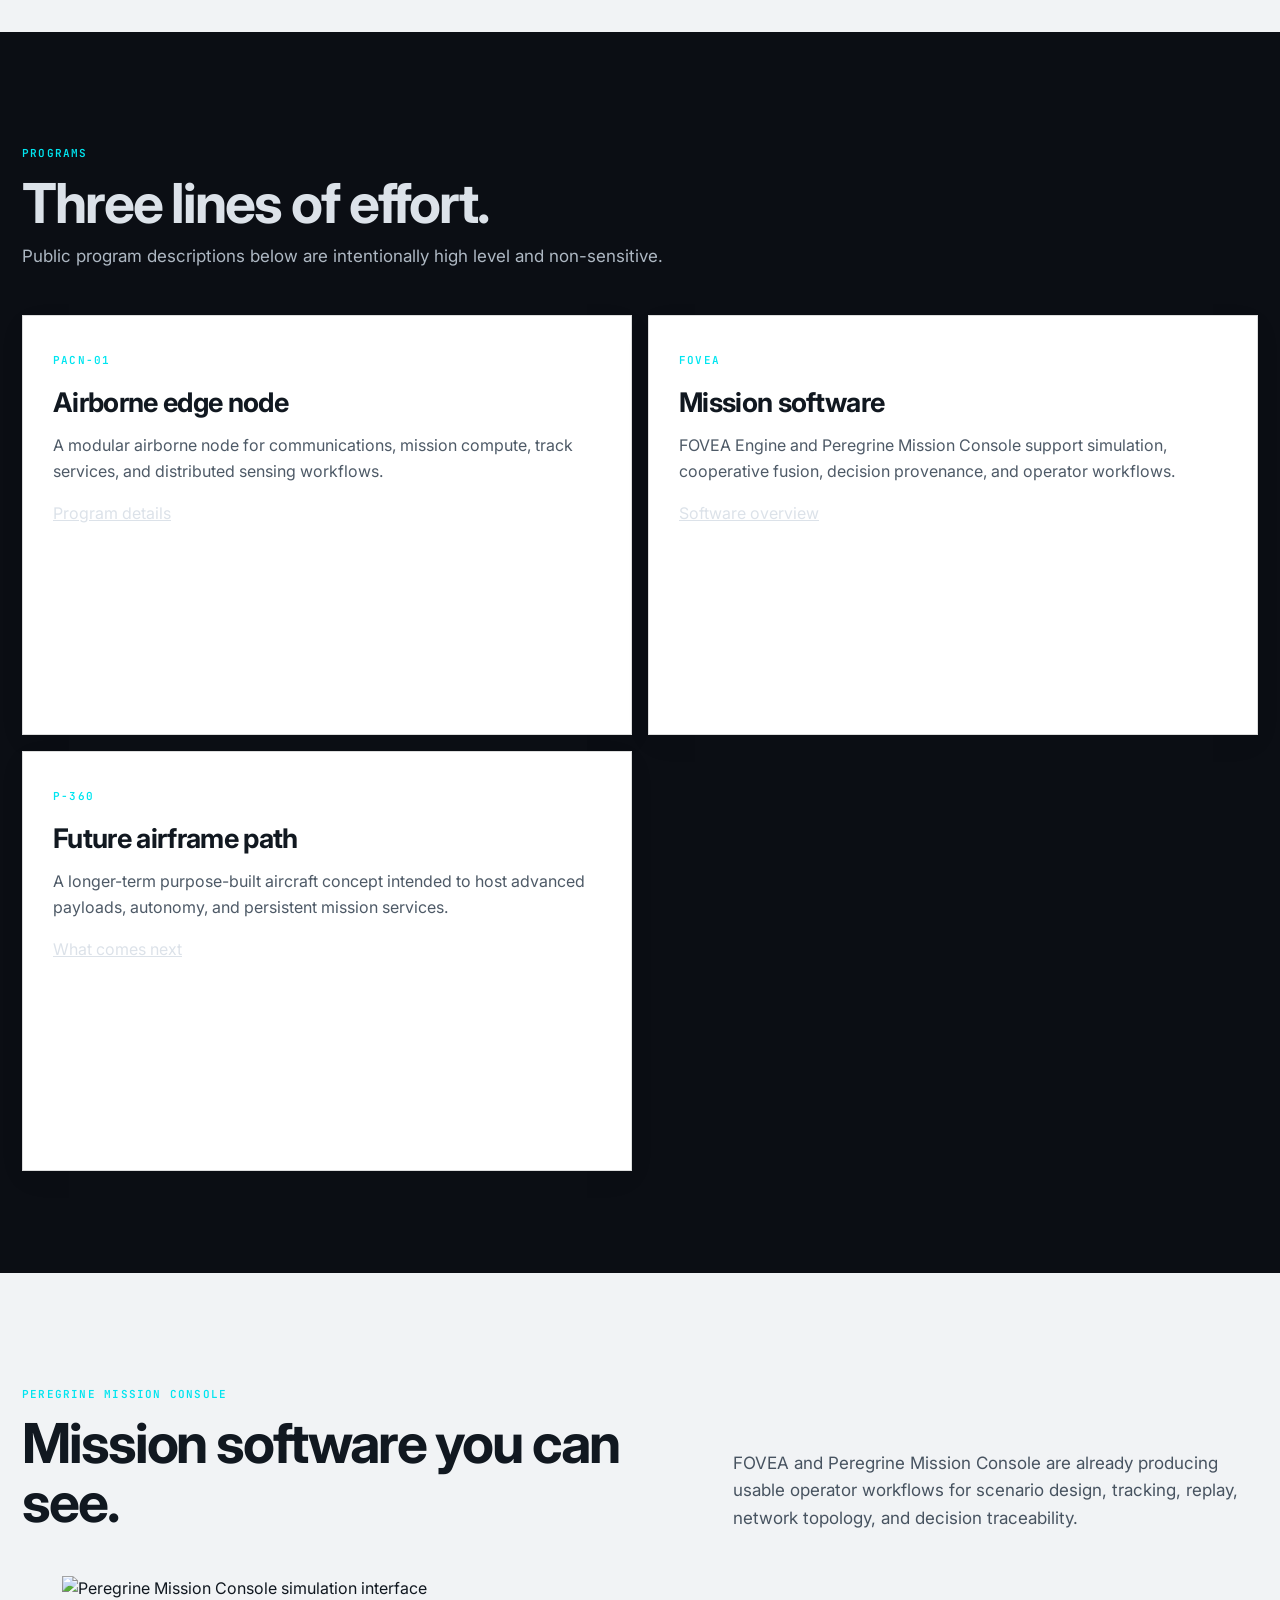
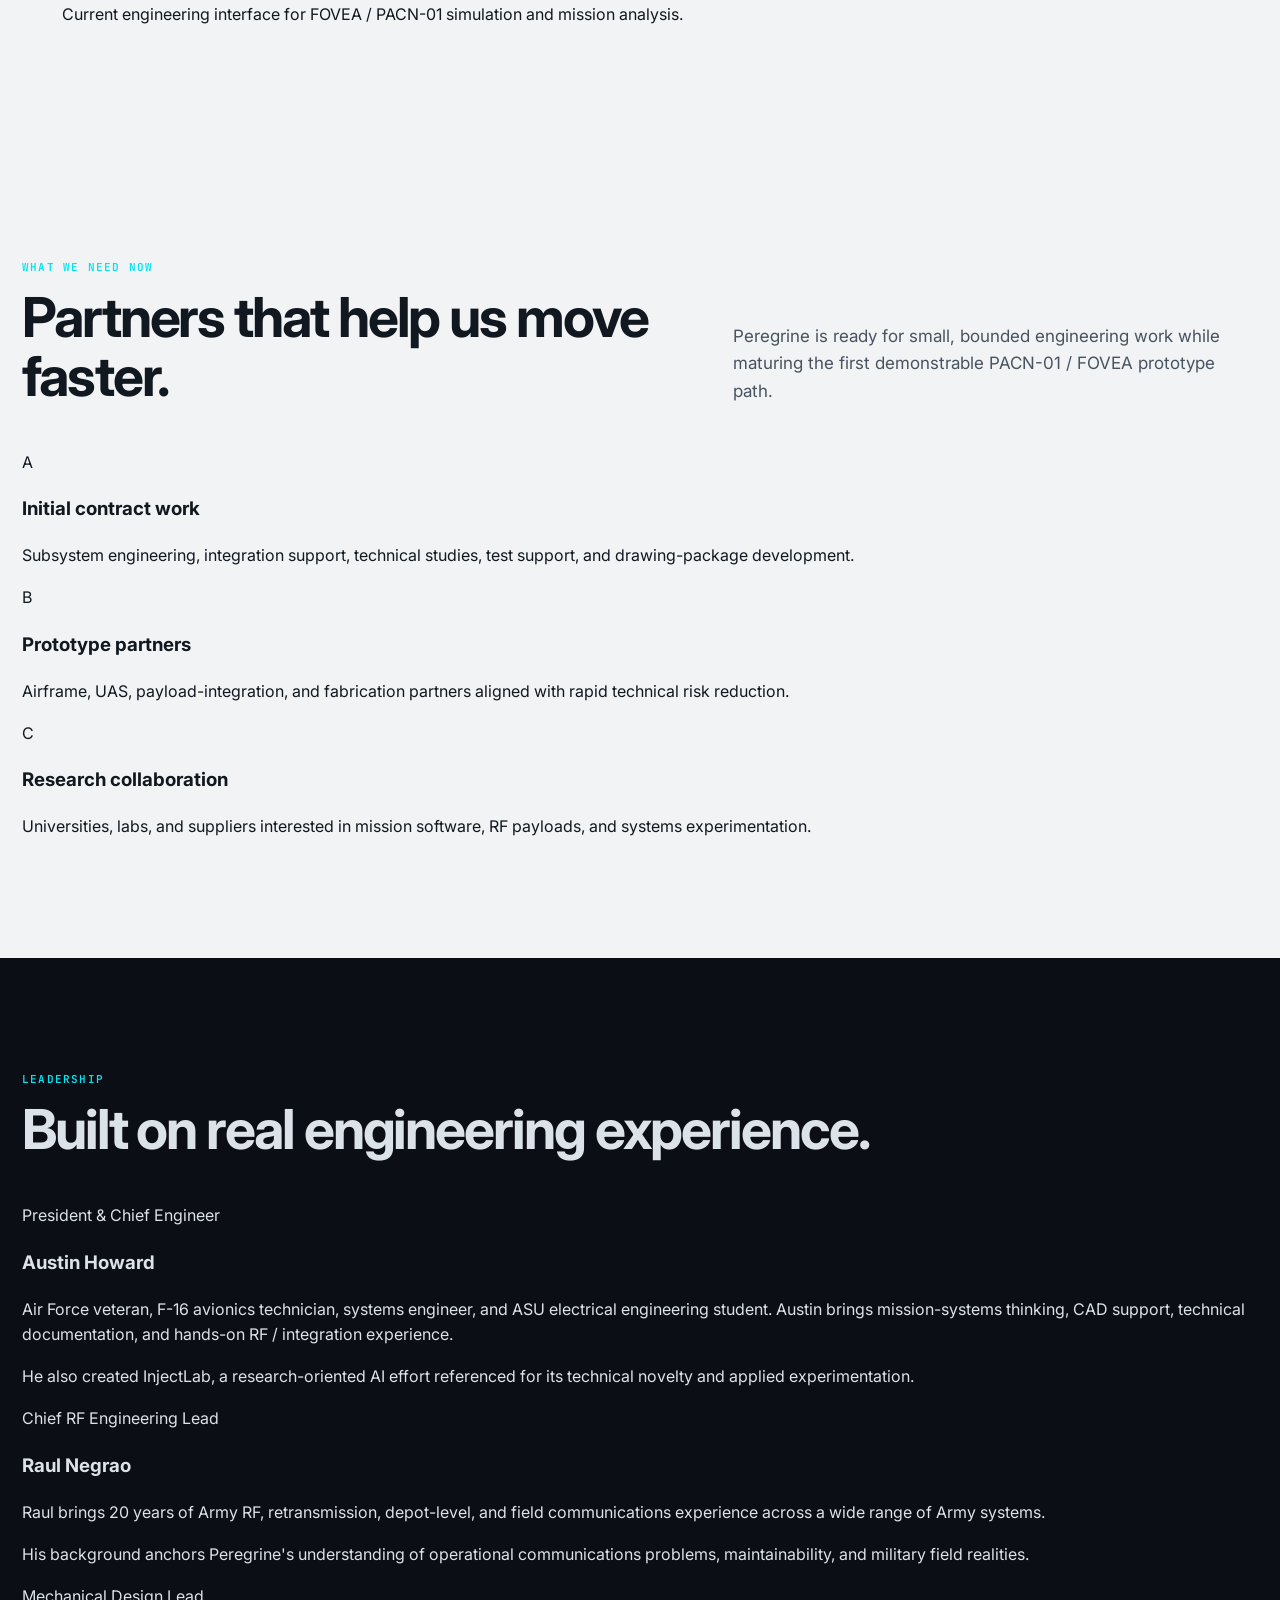
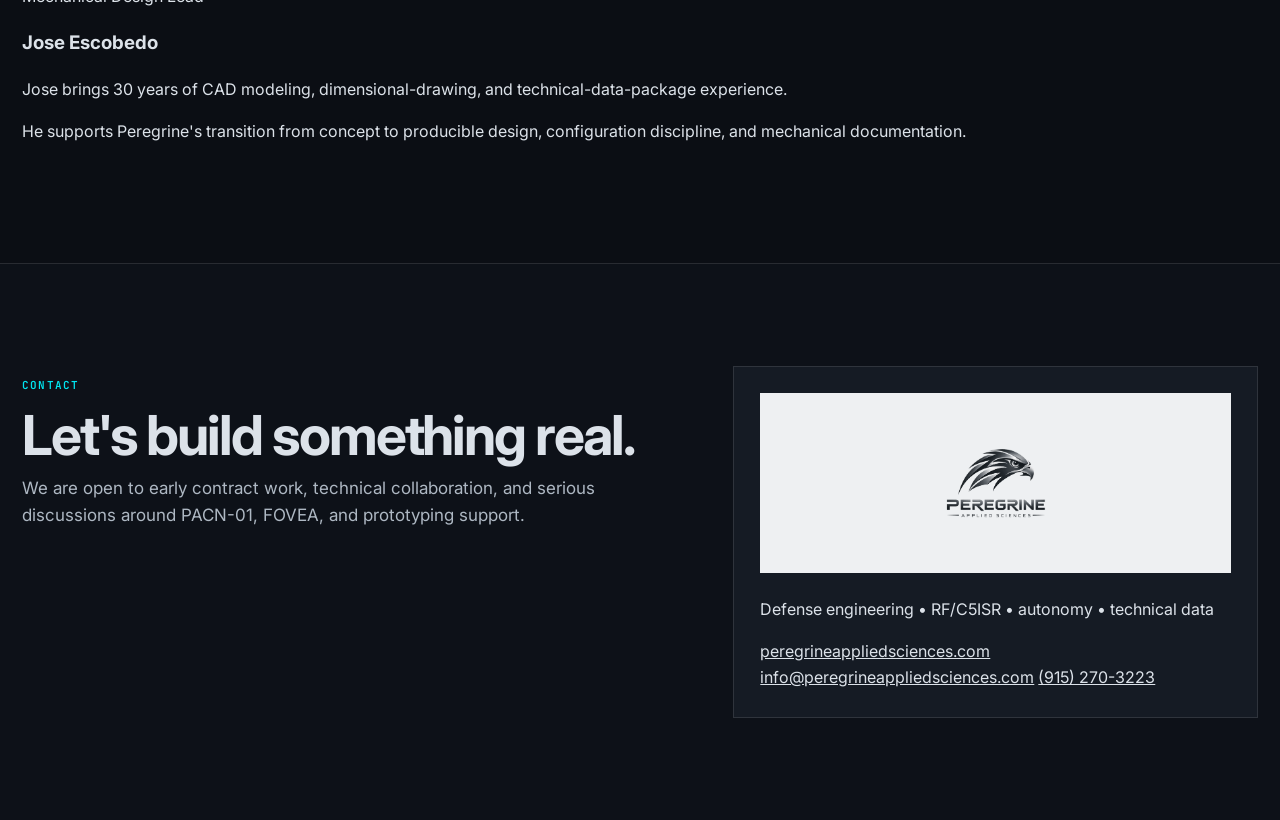
==== commit 6697820d: "Polish homepage language and add interactive globe layout" ====
--- a/index.html
+++ b/index.html
@@ -3,7 +3,7 @@
 <head>
   <meta charset="utf-8" />
   <meta name="viewport" content="width=device-width, initial-scale=1" />
-  <meta name="description" content="Peregrine Applied Sciences is a defense engineering and applied R&D company focused on RF/C5ISR, sensing, autonomy, aerospace systems, software, integration, and technical data." />
+  <meta name="description" content="Peregrine Applied Sciences is a defense engineering and applied R&D company focused on RF/C5ISR, autonomy, aerospace systems, software, integration, and technical data." />
   <meta name="theme-color" content="#0b0e14" />
   <title>Peregrine Applied Sciences | Defense Engineering & Applied R&D</title>
   <link rel="icon" href="favicon.ico" sizes="any" />
@@ -11,7 +11,7 @@
   <link rel="apple-touch-icon" sizes="180x180" href="assets/favicon-180x180.png" />
   <link rel="preconnect" href="https://fonts.googleapis.com" />
   <link rel="preconnect" href="https://fonts.gstatic.com" crossorigin />
-  <link href="https://fonts.googleapis.com/css2?family=Inter:wght@400;500;600;700&family=JetBrains+Mono:wght@400;500;600&display=swap" rel="stylesheet" />
+  <link href="https://fonts.googleapis.com/css2?family=Inter:wght@400;500;600;700;800&family=JetBrains+Mono:wght@400;500;600&display=swap" rel="stylesheet" />
   <link rel="stylesheet" href="styles.css" />
 </head>
 <body data-page="home">
@@ -24,193 +24,228 @@
         <img src="assets/peregrine-header-logo.png" alt="Peregrine Applied Sciences" class="brand-logo" />
       </picture>
     </a>
-    <button class="menu-toggle" aria-label="Toggle navigation" aria-expanded="false">MENU</button>
+    <button class="menu-toggle" aria-label="Toggle navigation" aria-expanded="false">Menu</button>
     <nav class="site-nav" aria-label="Primary">
-      <a href="index.html#company" data-nav="home">COMPANY</a>
-      <a href="index.html#programs">PROGRAMS</a>
-      <a href="capabilities.html" data-nav="capabilities">CAPABILITIES</a>
+      <a href="index.html#company" data-nav="home">Company</a>
+      <a href="index.html#programs">Programs</a>
+      <a href="capabilities.html" data-nav="capabilities">Capabilities</a>
       <a href="pacn-01.html" data-nav="pacn">PACN-01</a>
-      <a href="stage.html" data-nav="stage">CURRENT STAGE</a>
-      <a href="#contact" class="nav-cta">CONTACT</a>
+      <a href="stage.html" data-nav="stage">Current stage</a>
+      <a href="index.html#contact" class="nav-cta">Contact</a>
     </nav>
   </header>
 
   <main id="top">
-    <section class="hero hero-home">
-      <img src="assets/hero-uav.png" alt="Representative unmanned aircraft development imagery" class="hero-image" />
-      <div class="hero-scanlines" aria-hidden="true"></div>
-      <div class="hero-shade" aria-hidden="true"></div>
-      <div class="hero-content shell">
-        <div class="status-strip" aria-label="Current program status">
-          <span><i class="pulse-dot"></i> FOVEA // ENGINEERING MVP</span>
-          <span>PACN-01 // ARCHITECTURE ACTIVE</span>
-          <span>PROTOTYPE PARTNER // SEEKING</span>
-        </div>
-
+    <section class="hero hero-globe">
+      <div class="hero-globe-stage" aria-hidden="true">
+        <canvas id="heroGlobeCanvas"></canvas>
+      </div>
+      <div class="hero-shade"></div>
+      <div class="shell hero-layout">
         <div class="hero-copywrap">
-          <p class="eyebrow">DEFENSE ENGINEERING // APPLIED R&amp;D // C5ISR // RF // AUTONOMOUS SYSTEMS</p>
-          <h1>Engineering across the seam between sensing, communications, autonomy, and the aircraft carrying them.</h1>
-          <p class="hero-copy">Peregrine Applied Sciences is a small multidisciplinary engineering company building mission software, RF/C5ISR architectures, airborne sensing concepts, and the technical data required to move complex systems from requirements into testable hardware and software.</p>
+          <p class="eyebrow">Defense engineering • Applied R&amp;D</p>
+          <h1>Engineering for difficult environments.</h1>
+          <p class="hero-copy">
+            Peregrine Applied Sciences develops RF/C5ISR, autonomy, aerospace,
+            and systems-engineering solutions for government and defense programs.
+          </p>
+          <p class="hero-copy hero-copy-secondary">
+            Current focus: first-pass engineering contracts, FOVEA software maturation,
+            and partner integration for PACN-01 and P-360.
+          </p>
           <div class="hero-actions">
-            <a class="button primary" href="#programs">VIEW PROGRAMS</a>
-            <a class="button ghost" href="capabilities.html">CAPABILITIES</a>
-            <a class="button ghost" href="stage.html">WORK WITH US</a>
-          </div>
-        </div>
-
-        <div class="hero-hud">
-          <div class="hud-panel"><span>SOFTWARE</span><strong>FOVEA 0.2.0 ENGINEERING MVP</strong></div>
-          <div class="hud-panel"><span>HARDWARE</span><strong>PACN-01 / P-360 IN DEVELOPMENT</strong></div>
-          <div class="hud-panel"><span>BUSINESS</span><strong>FIRST PERIODS OF PERFORMANCE</strong></div>
-        </div>
-      </div>
-    </section>
-
-    <section id="company" class="section section-dark">
+            <a class="button primary" href="capabilities.html">View capabilities</a>
+            <a class="button ghost" href="pacn-01.html">Explore PACN-01</a>
+          </div>
+          <div class="hero-status-strip">
+            <span>UEI: XJT8AM2R4MT8</span>
+            <span>CAGE: 225F1</span>
+            <span>NAICS: 541330 • 541715</span>
+          </div>
+          <p class="hero-note">
+            Interactive globe shows a representative PACN node, notional tracks,
+            and visitor geolocation when browser permission is available.
+          </p>
+        </div>
+      </div>
+    </section>
+
+    <section id="company" class="section">
       <div class="shell">
         <div class="section-head split-head">
           <div>
-            <p class="kicker">COMPANY / CURRENT STATE</p>
-            <h2>A small engineering team built around real sustainment, avionics, RF, CAD, and software work.</h2>
-          </div>
-          <p class="section-lead">Peregrine is early-stage, but not concept-only. We are actively developing software, system architectures, detailed engineering artifacts, and partner pathways while pursuing bounded government and prime-contractor work that establishes documented performance.</p>
-        </div>
-
-        <div class="metric-grid">
-          <article class="metric-card"><span>RF / DEPOT EXPERIENCE</span><strong>20 YEARS</strong><p>Army RF, retransmission, sustainment, troubleshooting, integration, and depot-level experience represented in the founding team.</p></article>
-          <article class="metric-card"><span>MECHANICAL / CAD EXPERIENCE</span><strong>30 YEARS</strong><p>Detailed modeling, drawing packages, producibility support, configuration-controlled documentation, and mechanical integration.</p></article>
-          <article class="metric-card"><span>SOFTWARE STATUS</span><strong>0.2.0</strong><p>FOVEA Engine and Peregrine Mission Console engineering MVP with packaged Windows/Linux application workflows and qualification gates.</p></article>
-          <article class="metric-card"><span>FEDERAL IDENTITY</span><strong>CAGE 225F1</strong><p>UEI XJT8AM2R4MT8. SAM.gov legal-name update from Anchorpoint Managed Technologies LLC to Peregrine Applied Sciences LLC is pending.</p></article>
-        </div>
-      </div>
-    </section>
-
-    <section id="programs" class="section">
+            <p class="kicker">Company</p>
+            <h2>Built to solve integration problems.</h2>
+          </div>
+          <p class="section-lead">
+            Peregrine sits at the intersection of RF, software, systems engineering,
+            avionics, modeling, and technical data.
+          </p>
+        </div>
+
+        <div class="info-grid three-up">
+          <article class="info-card">
+            <span class="card-kicker">01</span>
+            <h3>RF and C5ISR</h3>
+            <p>
+              RF architecture, tactical networking, sensing support,
+              communications engineering, and integration analysis.
+            </p>
+          </article>
+          <article class="info-card">
+            <span class="card-kicker">02</span>
+            <h3>Software and autonomy</h3>
+            <p>
+              Mission logic, decision support, operator workflows,
+              simulation tooling, and distributed-systems software.
+            </p>
+          </article>
+          <article class="info-card">
+            <span class="card-kicker">03</span>
+            <h3>Prototype and test</h3>
+            <p>
+              CAD, drawing support, lab integration, instrumentation,
+              verification planning, and technical reporting.
+            </p>
+          </article>
+        </div>
+      </div>
+    </section>
+
+    <section id="programs" class="section section-dark">
       <div class="shell">
         <div class="section-head">
-          <p class="kicker">PROGRAMS</p>
-          <h2>Three development threads, one system-level engineering approach.</h2>
-          <p class="section-lead">Peregrine is converging mission software, airborne communications and sensing, and a future purpose-built aircraft into a common architecture. Public descriptions are intentionally limited to non-sensitive development information.</p>
+          <p class="kicker">Programs</p>
+          <h2>Three lines of effort.</h2>
+          <p class="section-lead">
+            Public program descriptions below are intentionally high level and non-sensitive.
+          </p>
         </div>
 
         <div class="program-grid">
-          <article class="program-card featured">
-            <div class="program-topline"><span>FOVEA ENGINE</span><b>SOFTWARE // ENGINEERING MVP</b></div>
-            <h3>Mission, tracking, cooperative fusion, radar-control, simulation, and operator software.</h3>
-            <p>FOVEA is the mission software stack supporting PACN-01 development. The Peregrine Mission Console provides the operator-facing environment for scenario construction, geographic operations, track inspection, replay, network topology, cooperative-source visualization, and decision provenance.</p>
-            <ul class="data-list compact">
-              <li>Native simulation and mission-state runtime</li>
-              <li>Tracking and cooperative multi-source fusion</li>
-              <li>Radar tasking / control adapter architecture</li>
-              <li>Offline-capable mission console and replay workflow</li>
-            </ul>
-            <a class="text-link" href="pacn-01.html#fovea">SEE FOVEA IN THE PACN-01 ARCHITECTURE →</a>
-          </article>
-
           <article class="program-card">
-            <div class="program-topline"><span>PACN-01</span><b>SYSTEM // ACTIVE DEVELOPMENT</b></div>
-            <h3>A modular airborne edge node for communications, sensing, and distributed mission operations.</h3>
-            <p>PACN-01 has evolved beyond the original airborne relay concept. The current development architecture combines configurable RF interfaces, sensor/radar integration points, edge mission compute, cooperative track exchange, and FOVEA mission services.</p>
-            <p class="note">Hardware and airframe integration remain development activities; public specifications are design objectives until verified in prototype and flight test.</p>
-            <a class="text-link" href="pacn-01.html">EXPLORE PACN-01 →</a>
-          </article>
-
+            <span class="card-label">PACN-01</span>
+            <h3>Airborne edge node</h3>
+            <p>
+              A modular airborne node for communications, mission compute,
+              track services, and distributed sensing workflows.
+            </p>
+            <a href="pacn-01.html">Program details</a>
+          </article>
           <article class="program-card">
-            <div class="program-topline"><span>P-360 STOOP</span><b>AIRCRAFT // DESIGN-STAGE</b></div>
-            <h3>A Group 3 VTOL aircraft concept intended to carry persistent sensing and communications payloads.</h3>
-            <p>P-360 is Peregrine's purpose-built airframe development path for later phases of the architecture. Current work is design and analysis, with radar-node and extended-mission variants under study.</p>
-            <p class="note">Published P-360 performance values are engineering targets, not flight-verified performance.</p>
-            <a class="text-link" href="stage.html#airframe">SEE THE PROTOTYPE PARTNER NEED →</a>
-          </article>
-        </div>
-      </div>
-    </section>
-
-    <section class="visual-section">
-      <img src="assets/aircraft-detail.png" alt="Representative aerospace engineering detail" />
-      <div class="visual-overlay" aria-hidden="true"></div>
-      <div class="shell visual-copy">
-        <p class="kicker">ENGINEERING METHOD</p>
-        <h2>Requirements first. Interfaces defined. Assumptions labeled. Performance verified before it becomes a claim.</h2>
-      </div>
-    </section>
-
-    <section class="section section-dark">
+            <span class="card-label">FOVEA</span>
+            <h3>Mission software</h3>
+            <p>
+              FOVEA Engine and Peregrine Mission Console support simulation,
+              cooperative fusion, decision provenance, and operator workflows.
+            </p>
+            <a href="pacn-01.html#software">Software overview</a>
+          </article>
+          <article class="program-card">
+            <span class="card-label">P-360</span>
+            <h3>Future airframe path</h3>
+            <p>
+              A longer-term purpose-built aircraft concept intended to host advanced payloads,
+              autonomy, and persistent mission services.
+            </p>
+            <a href="stage.html#next">What comes next</a>
+          </article>
+        </div>
+      </div>
+    </section>
+
+    <section class="section media-section">
       <div class="shell">
         <div class="section-head split-head">
           <div>
-            <p class="kicker">CAPABILITIES</p>
-            <h2>Engineering depth across the system lifecycle.</h2>
-          </div>
+            <p class="kicker">Peregrine Mission Console</p>
+            <h2>Mission software you can see.</h2>
+          </div>
+          <p class="section-lead">
+            FOVEA and Peregrine Mission Console are already producing usable operator workflows for scenario design, tracking, replay, network topology, and decision traceability.
+          </p>
+        </div>
+        <figure class="media-card media-card-wide">
+          <img src="assets/mission-console.webp" alt="Peregrine Mission Console simulation interface" loading="lazy" />
+          <figcaption>Current engineering interface for FOVEA / PACN-01 simulation and mission analysis.</figcaption>
+        </figure>
+      </div>
+    </section>
+
+    <section class="section">
+      <div class="shell">
+        <div class="section-head split-head">
           <div>
-            <p class="section-lead">Our near-term contract focus is deliberately practical: scoped work packages in systems engineering, RF/C5ISR, technical data, integration, CAD, test, sustainment, and prototype support.</p>
-            <a class="button primary small" href="capabilities.html">VIEW FULL CAPABILITIES + PDF</a>
-          </div>
-        </div>
-
-        <div class="cap-grid">
-          <article class="tech-card"><span>01</span><h3>Systems Engineering</h3><p>Requirements decomposition, architecture, ICDs, trade studies, verification planning, configuration, and technical baselines.</p></article>
-          <article class="tech-card"><span>02</span><h3>RF / Communications</h3><p>Tactical RF, retransmission, antennas, link architecture, RF payload integration, test, troubleshooting, and sustainment.</p></article>
-          <article class="tech-card"><span>03</span><h3>Electrical / Avionics</h3><p>Airborne electronics, embedded systems, power architecture, harnessing, instrumentation, integration, and fault isolation.</p></article>
-          <article class="tech-card"><span>04</span><h3>Mechanical / CAD</h3><p>3D modeling, detailed drawings, mechanical packaging, structural concepts, producibility, and technical documentation.</p></article>
-          <article class="tech-card"><span>05</span><h3>Software / Algorithms</h3><p>Tracking, sensor fusion, autonomy support, simulation, AI/security research, data processing, and mission software.</p></article>
-          <article class="tech-card"><span>06</span><h3>Prototype / Integration</h3><p>Design-build-test cycles, bench integration, subsystem validation, root-cause analysis, test automation, and engineering reports.</p></article>
-        </div>
-      </div>
-    </section>
-
-    <section id="team" class="section">
+            <p class="kicker">What we need now</p>
+            <h2>Partners that help us move faster.</h2>
+          </div>
+          <p class="section-lead">
+            Peregrine is ready for small, bounded engineering work while maturing
+            the first demonstrable PACN-01 / FOVEA prototype path.
+          </p>
+        </div>
+        <div class="info-grid three-up">
+          <article class="info-card">
+            <span class="card-kicker">A</span>
+            <h3>Initial contract work</h3>
+            <p>Subsystem engineering, integration support, technical studies, test support, and drawing-package development.</p>
+          </article>
+          <article class="info-card">
+            <span class="card-kicker">B</span>
+            <h3>Prototype partners</h3>
+            <p>Airframe, UAS, payload-integration, and fabrication partners aligned with rapid technical risk reduction.</p>
+          </article>
+          <article class="info-card">
+            <span class="card-kicker">C</span>
+            <h3>Research collaboration</h3>
+            <p>Universities, labs, and suppliers interested in mission software, RF payloads, and systems experimentation.</p>
+          </article>
+        </div>
+      </div>
+    </section>
+
+    <section id="founders" class="section section-dark">
       <div class="shell">
         <div class="section-head">
-          <p class="kicker">FOUNDING ENGINEERING TEAM</p>
-          <h2>Different backgrounds, deliberately overlapping at the interfaces.</h2>
-        </div>
-
-        <div class="team-grid">
-          <article class="team-card">
-            <span class="role">FOUNDER / MANAGING MEMBER // PRESIDENT &amp; CHIEF ENGINEER</span>
+          <p class="kicker">Leadership</p>
+          <h2>Built on real engineering experience.</h2>
+        </div>
+        <div class="founder-grid founder-grid-three">
+          <article class="founder-card">
+            <div class="founder-meta">President &amp; Chief Engineer</div>
             <h3>Austin Howard</h3>
-            <p>Former U.S. Air Force F-16 avionics technician and systems engineer, currently pursuing a B.S. in Electrical Engineering at Arizona State University. Experience includes tactical data-link and RF systems engineering, system architecture, CAD, integration, test, technical documentation, and AI/security research including InjectLab.</p>
-          </article>
-          <article class="team-card">
-            <span class="role">COFOUNDER // CHIEF OF RF ENGINEERING</span>
+            <p>
+              Air Force veteran, F-16 avionics technician, systems engineer, and ASU electrical engineering student.
+              Austin brings mission-systems thinking, CAD support, technical documentation, and hands-on RF / integration experience.
+            </p>
+            <p>
+              He also created InjectLab, a research-oriented AI effort referenced for its technical novelty and applied experimentation.
+            </p>
+          </article>
+          <article class="founder-card">
+            <div class="founder-meta">Chief RF Engineering Lead</div>
             <h3>Raul Negrao</h3>
-            <p>Twenty years of Army RF, retransmission, sustainment, field communications, troubleshooting, and depot-level experience across a broad range of tactical communications systems. Leads RF architecture, integration, test, troubleshooting, and sustainment-informed design.</p>
-          </article>
-          <article class="team-card">
-            <span class="role">COFOUNDER // MECHANICAL DESIGN LEAD</span>
+            <p>
+              Raul brings 20 years of Army RF, retransmission, depot-level,
+              and field communications experience across a wide range of Army systems.
+            </p>
+            <p>
+              His background anchors Peregrine's understanding of operational communications problems,
+              maintainability, and military field realities.
+            </p>
+          </article>
+          <article class="founder-card">
+            <div class="founder-meta">Mechanical Design Lead</div>
             <h3>Jose Escobedo</h3>
-            <p>Thirty years of CAD modeling, drafting, drawing-package, and mechanical design experience. Leads detailed technical drawings, packaging, producibility support, configuration-controlled design documentation, and mechanical integration.</p>
-          </article>
-        </div>
-      </div>
-    </section>
-
-    <section class="section status-section">
-      <div class="shell status-layout">
-        <div>
-          <p class="kicker">FEDERAL / INDUSTRY READINESS</p>
-          <h2>Registered entity. Transparent transition. Building documented performance.</h2>
-        </div>
-        <div class="status-box">
-          <span>ENTITY DATA</span>
-          <strong>UEI XJT8AM2R4MT8 // CAGE 225F1</strong>
-          <p>Peregrine Applied Sciences LLC is the approved legal name of the same Texas LLC formerly named Anchorpoint Managed Technologies LLC. The SAM.gov legal-name update is pending, so the active federal record may temporarily display the former name.</p>
-          <p>Primary NAICS: 541330 Engineering Services. Secondary NAICS: 541715 Engineering R&amp;D.</p>
-        </div>
-      </div>
-    </section>
-
-    <section class="section section-dark next-section">
-      <div class="shell next-layout">
-        <div>
-          <p class="kicker">WHAT'S NEXT</p>
-          <h2>The next phase is not more concept art. It is contract performance, software qualification, hardware integration, and flight-relevant prototyping.</h2>
-        </div>
-        <div class="next-list">
-          <a href="stage.html#contracts"><span>01</span><div><strong>FIRST CONTRACT WORK</strong><p>Scoped engineering and sustainment work that establishes documented periods of performance.</p></div></a>
-          <a href="stage.html#software"><span>02</span><div><strong>FOVEA DEBUG / QUALIFICATION</strong><p>Close remaining defects, harden the software boundary, and prepare representative hardware-in-the-loop integration.</p></div></a>
-          <a href="stage.html#airframe"><span>03</span><div><strong>PROTOTYPE / AIRFRAME PARTNER</strong><p>Integrate on a mature surrogate airframe before committing to a purpose-built flight article.</p></div></a>
+            <p>
+              Jose brings 30 years of CAD modeling, dimensional-drawing,
+              and technical-data-package experience.
+            </p>
+            <p>
+              He supports Peregrine's transition from concept to producible design,
+              configuration discipline, and mechanical documentation.
+            </p>
+          </article>
         </div>
       </div>
     </section>
@@ -218,31 +253,29 @@
     <section id="contact" class="section contact-section">
       <div class="shell contact-layout">
         <div>
-          <p class="kicker">CONTACT</p>
-          <h2>Government problem owners, primes, airframe teams, research labs, and technical suppliers: talk to us early.</h2>
-          <p class="section-lead">We are especially interested in bounded engineering work, C5ISR/RF integration, technical data and sustainment support, prototype airframe collaboration, and technology partnerships that move a real system toward test.</p>
-        </div>
+          <p class="kicker">Contact</p>
+          <h2>Let's build something real.</h2>
+          <p class="section-lead">
+            We are open to early contract work, technical collaboration,
+            and serious discussions around PACN-01, FOVEA, and prototyping support.
+          </p>
+        </div>
+
         <div class="contact-card">
-          <div class="contact-logo-stage"><img src="assets/peregrine-full-logo.png" alt="Peregrine Applied Sciences" class="contact-logo" /></div>
-          <dl class="contact-data">
-            <div><dt>EMAIL</dt><dd><a href="mailto:info@peregrineappliedsciences.com">info@peregrineappliedsciences.com</a></dd></div>
-            <div><dt>PHONE</dt><dd><a href="tel:+19152703223">(915) 270-3223</a></dd></div>
-            <div><dt>WEB</dt><dd><a href="https://peregrineappliedsciences.com">peregrineappliedsciences.com</a></dd></div>
-            <div><dt>LOCATION</dt><dd>El Paso, Texas</dd></div>
-          </dl>
+          <div class="contact-logo-stage">
+            <img src="assets/peregrine-full-logo.png" alt="Peregrine Applied Sciences logo" class="contact-logo" />
+          </div>
+          <p>Defense engineering • RF/C5ISR • autonomy • technical data</p>
+          <a href="https://peregrineappliedsciences.com">peregrineappliedsciences.com</a>
+          <a href="mailto:info@peregrineappliedsciences.com">info@peregrineappliedsciences.com</a>
+          <a href="tel:9152703223">(915) 270-3223</a>
         </div>
       </div>
     </section>
   </main>
 
-  <footer class="site-footer">
-    <div class="shell footer-grid">
-      <span>© <span data-year></span> PEREGRINE APPLIED SCIENCES LLC</span>
-      <span>UEI XJT8AM2R4MT8 // CAGE 225F1</span>
-      <a href="capabilities.html">CAPABILITY STATEMENT</a>
-    </div>
-  </footer>
-
+  <script src="https://cdn.jsdelivr.net/npm/d3@7"></script>
+  <script src="https://cdn.jsdelivr.net/npm/topojson-client@3"></script>
   <script src="script.js"></script>
 </body>
-</html>+</html>
--- a/styles.css
+++ b/styles.css
@@ -1,1994 +1,243 @@
 :root{
-  --obsidian:#0B0E14;
-  --obsidian-2:#0f131b;
-  --slate:#161c26;
-  --slate-2:#1e2632;
-  --white:#f6f8fb;
-  --muted:#9aa4b3;
-  --line:rgba(255,255,255,.10);
-  --cyan:#00F0FF;
-  --max:1220px;
-}
-
-
-/* =========================================================
-   GLOBAL
-   ========================================================= */
-
-*{
-  box-sizing:border-box;
-}
-
-html{
-  scroll-behavior:smooth;
-}
-
+  --obsidian:#0b0e14;
+  --obsidian-2:#10151d;
+  --panel:#151b24;
+  --panel-2:#1a222d;
+  --white:#f5f7fa;
+  --text:#dce2e9;
+  --muted:#95a1af;
+  --muted-2:#697583;
+  --line:rgba(255,255,255,.11);
+  --line-strong:rgba(255,255,255,.2);
+  --cyan:#00e5f0;
+  --cyan-soft:rgba(0,229,240,.11);
+  --max:1240px;
+  --header:82px;
+}
+
+*{box-sizing:border-box}
+html{scroll-behavior:smooth;scroll-padding-top:calc(var(--header) + 22px)}
 body{
   margin:0;
   background:var(--obsidian);
-  color:var(--white);
-
-  font-family:
-    Inter,
-    system-ui,
-    -apple-system,
-    BlinkMacSystemFont,
-    "Segoe UI",
-    sans-serif;
-
-  line-height:1.6;
+  color:var(--text);
+  font-family:Inter,system-ui,-apple-system,BlinkMacSystemFont,"Segoe UI",sans-serif;
+  line-height:1.62;
   overflow-x:hidden;
 }
-
-a{
-  color:inherit;
-}
-
-img{
-  display:block;
-  max-width:100%;
-}
-
-.shell{
-  width:min(
-    calc(100% - 42px),
-    var(--max)
-  );
-
-  margin-inline:auto;
-}
-
-
-/* =========================================================
-   TECHNICAL GRID
-   ========================================================= */
+a{color:inherit}
+img{display:block;max-width:100%}
+button,input,textarea,select{font:inherit}
+::selection{background:var(--cyan);color:#001013}
+.shell{width:min(calc(100% - 44px),var(--max));margin-inline:auto}
 
 .grid-overlay{
-  position:fixed;
-
-  inset:0;
-
-  pointer-events:none;
-
-  z-index:2;
-
-  opacity:.08;
-
-  background-image:
-    linear-gradient(
-      rgba(255,255,255,.08) 1px,
-      transparent 1px
-    ),
-    linear-gradient(
-      90deg,
-      rgba(255,255,255,.08) 1px,
-      transparent 1px
-    );
-
-  background-size:
-    42px 42px;
-
-  mask-image:
-    linear-gradient(
-      to bottom,
-      rgba(0,0,0,.8),
-      transparent 78%
-    );
-}
-
-
-/* =========================================================
-   HEADER
-   ========================================================= */
+  position:fixed;inset:0;z-index:2;pointer-events:none;opacity:.055;
+  background-image:linear-gradient(rgba(255,255,255,.08) 1px,transparent 1px),linear-gradient(90deg,rgba(255,255,255,.08) 1px,transparent 1px);
+  background-size:46px 46px;
+  mask-image:linear-gradient(to bottom,rgba(0,0,0,.8),transparent 82%);
+}
 
 .site-header{
-  position:fixed;
-
-  inset:
-    0
-    0
-    auto
-    0;
-
-  z-index:50;
-
-  display:flex;
-
-  align-items:center;
-
-  justify-content:space-between;
-
-  padding:
-    12px
-    max(
-      20px,
-      calc((100vw - var(--max))/2)
-    );
-
-  background:
-    rgba(21,26,34,.96);
-
-  border-bottom:
-    1px solid rgba(255,255,255,.14);
-
-  box-shadow:
-    0 10px 40px rgba(0,0,0,.24);
-
-  backdrop-filter:
-    blur(18px);
-
-  -webkit-backdrop-filter:
-    blur(18px);
-}
-
-
-.brand{
-  display:flex;
-
-  align-items:center;
-
-  text-decoration:none;
-
-  min-width:0;
-}
-
-
-.brand-picture{
-  display:flex;
-
-  align-items:center;
-
-  line-height:0;
-
-  padding:
-    5px
-    12px;
-
-  border:
-    1px solid rgba(255,255,255,.12);
-
-  background:
-    linear-gradient(
-      145deg,
-      rgba(255,255,255,.14),
-      rgba(255,255,255,.06)
-    );
-
-  box-shadow:
-    inset
-    0
-    1px
-    0
-    rgba(255,255,255,.09),
-
-    0
-    7px
-    22px
-    rgba(0,0,0,.20);
-
-  backdrop-filter:
-    blur(12px);
-
-  -webkit-backdrop-filter:
-    blur(12px);
-}
-
-
-.brand-picture img{
-  display:block;
-}
-
-
-.brand-logo{
-  height:52px;
-
-  width:auto;
-
-  max-width:340px;
-
-  object-fit:contain;
-
-  filter:
-    brightness(1.20)
-    contrast(1.06)
-    drop-shadow(
-      0
-      1px
-      2px
-      rgba(255,255,255,.08)
-    );
-}
-
-
-/* =========================================================
-   NAVIGATION
-   ========================================================= */
-
-.site-nav{
-  display:flex;
-
-  align-items:center;
-
-  gap:24px;
-}
-
-
+  position:fixed;inset:0 0 auto 0;z-index:50;min-height:var(--header);
+  display:flex;align-items:center;justify-content:space-between;gap:24px;
+  padding:12px max(20px,calc((100vw - var(--max))/2));
+  background:rgba(13,17,24,.95);border-bottom:1px solid var(--line);
+  box-shadow:0 12px 42px rgba(0,0,0,.28);backdrop-filter:blur(18px);-webkit-backdrop-filter:blur(18px)
+}
+.brand{display:flex;align-items:center;text-decoration:none;min-width:0}
+.brand-picture{display:flex;align-items:center;line-height:0;padding:4px 10px;border:1px solid rgba(255,255,255,.1);background:rgba(255,255,255,.035)}
+.brand-logo{height:48px;width:auto;max-width:330px;object-fit:contain;filter:brightness(1.18) contrast(1.05)}
+.site-nav{display:flex;align-items:center;gap:22px}
 .site-nav a{
-  font-family:
-    "JetBrains Mono",
-    monospace;
-
-  font-size:11px;
-
-  letter-spacing:.10em;
-
-  text-decoration:none;
-
-  color:#c7ced8;
-
-  transition:
-    color .2s ease;
-}
-
-
-.site-nav a:hover{
-  color:var(--cyan);
-}
-
-
-.nav-cta{
-  border:
-    1px solid rgba(0,240,255,.55);
-
-  padding:
-    8px
-    12px;
-
-  color:
-    var(--cyan)!important;
-}
-
-
-.menu-toggle{
-  display:none;
-
-  background:transparent;
-
-  border:
-    1px solid var(--line);
-
-  color:white;
-
-  font-family:
-    "JetBrains Mono",
-    monospace;
-
-  padding:
-    8px
-    10px;
-}
-
-
-/* =========================================================
-   HERO
-   ========================================================= */
-
-.hero{
-  position:relative;
-
-  min-height:96vh;
-
-  display:flex;
-
-  align-items:flex-end;
-
-  overflow:hidden;
-
-  background:#06080c;
-}
-
-
-.hero-image{
-  position:absolute;
-
-  inset:0;
-
-  width:100%;
-
-  height:100%;
-
-  object-fit:cover;
-
-  filter:
-    saturate(.65)
-    contrast(1.08);
-}
-
-
-.hero-shade{
-  position:absolute;
-
-  inset:0;
-
-  background:
-
-    radial-gradient(
-      circle
-      at
-      75% 35%,
-      rgba(0,240,255,.10),
-      transparent 25%
-    ),
-
-    linear-gradient(
-      90deg,
-      rgba(5,8,12,.96) 0%,
-      rgba(5,8,12,.78) 42%,
-      rgba(5,8,12,.36) 72%,
-      rgba(5,8,12,.72) 100%
-    ),
-
-    linear-gradient(
-      0deg,
-      rgba(5,8,12,.92),
-      transparent 55%
-    );
-}
-
-
-.hero-scanlines{
-  position:absolute;
-
-  inset:0;
-
-  opacity:.08;
-
-  pointer-events:none;
-
-  background:
-    repeating-linear-gradient(
-      0deg,
-      rgba(255,255,255,.08) 0,
-      rgba(255,255,255,.08) 1px,
-      transparent 1px,
-      transparent 4px
-    );
-}
-
-
-.hero-content{
-  position:relative;
-
-  z-index:4;
-
-  padding-top:150px;
-
-  padding-bottom:52px;
-}
-
-
-.telemetry-strip{
-  display:flex;
-
-  flex-wrap:wrap;
-
-  gap:22px;
-
-  margin-bottom:54px;
-
-  color:#b8c1cc;
-
-  font-family:
-    "JetBrains Mono",
-    monospace;
-
-  font-size:10px;
-
-  letter-spacing:.07em;
-}
-
-
-.pulse-dot{
-  display:inline-block;
-
-  width:7px;
-
-  height:7px;
-
-  border-radius:50%;
-
-  background:var(--cyan);
-
-  box-shadow:
-    0
-    0
-    14px
-    var(--cyan);
-
-  margin-right:8px;
-
-  animation:
-    pulse
-    1.5s
-    infinite;
-}
-
-
-@keyframes pulse{
-
-  0%,
-  100%{
-    opacity:.35;
-  }
-
-  50%{
-    opacity:1;
-  }
-
-}
-
-
-.hero-copywrap{
-  max-width:930px;
-}
-
-
-.eyebrow,
-.kicker,
-.card-label,
-.field-tag,
-.founder-meta{
-  font-family:
-    "JetBrains Mono",
-    monospace;
-
-  font-size:11px;
-
-  letter-spacing:.13em;
-
-  text-transform:uppercase;
-
-  color:var(--cyan);
-}
-
-
-.hero h1,
-.section h2,
-.visual-copy h2,
-.field-content h2{
-  margin:0;
-
-  font-size:
-    clamp(
-      42px,
-      6.4vw,
-      82px
-    );
-
-  line-height:1.02;
-
-  letter-spacing:-.045em;
-
-  font-weight:600;
-}
-
-
-.hero h1{
-  max-width:1000px;
-
-  margin-top:18px;
-}
-
-
-.hero-copy{
-  max-width:780px;
-
-  font-size:18px;
-
-  color:#d4dae2;
-
-  margin-top:22px;
-}
-
-
-.hero-actions{
-  display:flex;
-
-  gap:12px;
-
-  flex-wrap:wrap;
-
-  margin-top:30px;
-}
-
-
-.button{
-  text-decoration:none;
-
-  padding:
-    13px
-    17px;
-
-  font-family:
-    "JetBrains Mono",
-    monospace;
-
-  font-size:11px;
-
-  letter-spacing:.08em;
-
-  font-weight:600;
-}
-
-
-.button.primary{
-  background:var(--cyan);
-
-  color:#051013;
-
-  box-shadow:
-    0
-    0
-    28px
-    rgba(0,240,255,.18);
-}
-
-
-.button.ghost{
-  border:
-    1px solid rgba(255,255,255,.24);
-
-  color:white;
-
-  background:
-    rgba(11,14,20,.24);
-}
-
-
-.hero-hud{
-  display:grid;
-
-  grid-template-columns:
-    repeat(3,1fr);
-
-  gap:12px;
-
-  margin-top:58px;
-}
-
-
-.hud-panel{
-  background:
-    rgba(18,24,33,.54);
-
-  border:
-    1px solid var(--line);
-
-  backdrop-filter:
-    blur(14px);
-
-  padding:
-    15px
-    17px;
-
-  box-shadow:
-    inset
-    0
-    0
-    30px
-    rgba(255,255,255,.015);
-}
-
-
-.hud-panel span{
-  display:block;
-
-  font-family:
-    "JetBrains Mono",
-    monospace;
-
-  font-size:9px;
-
-  color:#7e8896;
-
-  letter-spacing:.11em;
-}
-
-
-.hud-panel strong{
-  display:block;
-
-  margin-top:7px;
-
-  font-size:12px;
-
-  letter-spacing:.03em;
-}
-
-
-/* =========================================================
-   SECTIONS
-   ========================================================= */
-
-.section{
-  position:relative;
-
-  z-index:3;
-
-  padding:
-    108px
-    0;
-
-  background:#0d1118;
-}
-
-
-.section-dark{
-  background:#080b10;
-}
-
-
-.section-head{
-  margin-bottom:48px;
-}
-
-
-.section-head h2{
-  font-size:
-    clamp(
-      36px,
-      5vw,
-      60px
-    );
-
-  max-width:900px;
-}
-
-
-.section-lead{
-  max-width:760px;
-
-  color:#aab4c0;
-
-  font-size:18px;
-}
-
-
-.split-head{
-  display:grid;
-
-  grid-template-columns:
-    1fr
-    .9fr;
-
-  gap:60px;
-
-  align-items:end;
-}
-
-
-/* =========================================================
-   PACN PLATFORM
-   ========================================================= */
-
-.platform-layout{
-  display:grid;
-
-  grid-template-columns:
-    1.25fr
-    .75fr;
-
-  gap:18px;
-}
-
-
-.glass-card{
-  background:
-    linear-gradient(
-      180deg,
-      rgba(28,36,48,.78),
-      rgba(17,23,31,.72)
-    );
-
-  border:
-    1px solid rgba(255,255,255,.10);
-
-  backdrop-filter:
-    blur(14px);
-
-  box-shadow:
-
-    inset
-    0
-    0
-    35px
-    rgba(255,255,255,.015),
-
-    0
-    0
-    0
-    1px
-    rgba(0,240,255,.015);
-}
-
-
-.architecture-card{
-  padding:26px;
-
-  min-height:0;
-
-  display:flex;
-
-  flex-direction:column;
-
-  gap:34px;
-}
-
-
-.arch-row{
-  display:grid;
-
-  grid-template-columns:
-    1fr
-    auto
-    1.15fr
-    auto
-    1fr;
-
-  gap:12px;
-
-  align-items:center;
-
-  margin-top:8px;
-}
-
-
-.arch-node{
-  border:
-    1px solid rgba(255,255,255,.14);
-
-  padding:
-    26px
-    14px;
-
-  text-align:center;
-
-  font-family:
-    "JetBrains Mono",
-    monospace;
-
-  font-size:10px;
-
-  background:
-    rgba(255,255,255,.025);
-}
-
-
-.arch-node.active{
-  border-color:
-    rgba(0,240,255,.75);
-
-  box-shadow:
-    0
-    0
-    24px
-    rgba(0,240,255,.10);
-}
-
-
-.arch-node small{
-  display:block;
-
-  color:#7f8a98;
-
-  margin-top:8px;
-
-  font-size:8px;
-}
-
-
-.arch-link{
-  display:flex;
-
-  flex-direction:column;
-
-  align-items:center;
-
-  gap:6px;
-}
-
-
-.arch-link span{
-  width:46px;
-
-  height:1px;
-
-  background:
-    linear-gradient(
-      90deg,
-      transparent,
-      var(--cyan),
-      transparent
-    );
-}
-
-
-.arch-link b{
-  font-family:
-    "JetBrains Mono",
-    monospace;
-
-  font-size:8px;
-
-  color:#93a0ae;
-}
-
-
-.spec-stack{
-  display:grid;
-
-  gap:18px;
-}
-
-
-.spec-card{
-  padding:22px;
-}
-
-
-.spec-card span{
-  display:block;
-
-  font-family:
-    "JetBrains Mono",
-    monospace;
-
-  font-size:9px;
-
-  color:#7f8b98;
-
-  letter-spacing:.10em;
-}
-
-
-.spec-card strong{
-  display:block;
-
-  font-family:
-    "JetBrains Mono",
-    monospace;
-
-  font-size:22px;
-
-  margin-top:8px;
-}
-
-
-.spec-card small{
-  display:block;
-
-  color:#9aa5b2;
-
-  margin-top:8px;
-}
-
-
-/* =========================================================
-   ENGINEERING TABLE
-   ========================================================= */
-
-.telemetry-table-wrap{
-  margin-top:22px;
-
-  border:
-    1px solid var(--line);
-
-  background:#0b1016;
-}
-
-
-.table-title{
-  display:flex;
-
-  justify-content:space-between;
-
-  align-items:center;
-
-  padding:
-    15px
-    18px;
-
-  border-bottom:
-    1px solid var(--line);
-}
-
-
-.table-title span{
-  font-family:
-    "JetBrains Mono",
-    monospace;
-
-  font-size:10px;
-
-  letter-spacing:.12em;
-
-  color:#b7c2ce;
-}
-
-
-.unit-toggle{
-  background:transparent;
-
-  border:
-    1px solid rgba(0,240,255,.45);
-
-  color:var(--cyan);
-
-  font-family:
-    "JetBrains Mono",
-    monospace;
-
-  font-size:9px;
-
-  padding:
-    7px
-    10px;
-
-  cursor:pointer;
-}
-
-
-.telemetry-table{
-  width:100%;
-
-  border-collapse:collapse;
-
-  font-family:
-    "JetBrains Mono",
-    monospace;
-
-  font-size:10px;
-}
-
-
-.telemetry-table th,
-.telemetry-table td{
-  padding:
-    13px
-    16px;
-
-  border-bottom:
-    1px solid rgba(255,255,255,.065);
-
-  text-align:left;
-}
-
-
-.telemetry-table th{
-  color:#657080;
-
-  font-weight:500;
-}
-
-
-.telemetry-table td:nth-child(2),
-.telemetry-table td:nth-child(3){
-  color:#dbe2ea;
-}
-
-
-.telemetry-table td:last-child{
-  color:var(--cyan);
-}
-
-
-/* =========================================================
-   CAPABILITIES
-   ========================================================= */
-
-.cap-grid{
-  display:grid;
-
-  grid-template-columns:
-    repeat(3,1fr);
-
-  gap:14px;
-}
-
-
-.tech-card{
-  background:#111721;
-
-  border:
-    1px solid var(--line);
-
-  padding:26px;
-
-  min-height:250px;
-
-  transition:
-
-    transform .25s ease,
-
-    border-color .25s ease,
-
-    box-shadow .25s ease;
-}
-
-
-.tech-card:hover{
-  transform:
-    translateY(-4px);
-
-  border-color:
-    rgba(0,240,255,.40);
-
-  box-shadow:
-    0
-    0
-    30px
-    rgba(0,240,255,.06);
-}
-
-
-.tech-card span{
-  font-family:
-    "JetBrains Mono",
-    monospace;
-
-  color:var(--cyan);
-
-  font-size:10px;
-}
-
-
-.tech-card h3{
-  font-size:23px;
-
-  margin:
-    56px
-    0
-    12px;
-}
-
-
-.tech-card p{
-  color:#9ca7b4;
-
-  font-size:14px;
-
-  margin:0;
-}
-
-
-/* =========================================================
-   AIRCRAFT VISUAL
-   ========================================================= */
-
-.visual-section{
-  position:relative;
-
-  min-height:560px;
-
-  z-index:3;
-
-  background:#05070a;
-
-  overflow:hidden;
-}
-
-
-.visual-section img{
-  position:absolute;
-
-  inset:0;
-
-  width:100%;
-
-  height:100%;
-
-  object-fit:cover;
-
-  filter:
-    grayscale(1)
-    contrast(1.15);
-}
-
-
-.visual-overlay{
-  position:absolute;
-
-  inset:0;
-
-  background:
-
-    linear-gradient(
-      90deg,
-      rgba(6,9,13,.92),
-      rgba(6,9,13,.55) 50%,
-      rgba(6,9,13,.30)
-    ),
-
-    radial-gradient(
-      circle
-      at
-      70% 45%,
-      rgba(0,240,255,.10),
-      transparent 23%
-    );
-}
-
-
-.visual-copy{
-  position:relative;
-
-  z-index:3;
-
-  padding-top:160px;
-}
-
-
-.visual-copy h2{
-  max-width:880px;
-
-  font-size:
-    clamp(
-      38px,
-      5vw,
-      62px
-    );
-}
-
-
-/* =========================================================
-   RESEARCH
-   ========================================================= */
-
-.research-grid{
-  display:grid;
-
-  grid-template-columns:
-    repeat(3,1fr);
-
-  gap:16px;
-}
-
-
-.research-card{
-  padding:28px;
-
-  min-height:300px;
-}
-
-
-.research-card h3{
-  font-size:26px;
-
-  margin:
-    54px
-    0
-    14px;
-}
-
-
-.research-card p{
-  color:#9aa4b1;
-
-  font-size:14px;
-}
-
-
-/* =========================================================
-   FIELD
-   ========================================================= */
-
-.field-section{
-  position:relative;
-
-  min-height:650px;
-
-  z-index:3;
-
-  display:flex;
-
-  align-items:flex-end;
-
-  overflow:hidden;
-}
-
-
-.field-section img{
-  position:absolute;
-
-  inset:0;
-
-  width:100%;
-
-  height:100%;
-
-  object-fit:cover;
-
-  filter:
-    saturate(.55)
-    contrast(1.1);
-}
-
-
-.field-overlay{
-  position:absolute;
-
-  inset:0;
-
-  background:
-    linear-gradient(
-      0deg,
-      rgba(4,7,10,.94),
-      rgba(4,7,10,.24) 70%
-    );
-}
-
-
-.field-content{
-  position:relative;
-
-  z-index:3;
-
-  padding-bottom:64px;
-}
-
-
-.field-content h2{
-  font-size:
-    clamp(
-      40px,
-      5vw,
-      66px
-    );
-
-  max-width:850px;
-}
-
-
-.field-content p{
-  max-width:650px;
-
-  color:#d1d7de;
-}
-
-
-.signal-bars{
-  display:flex;
-
-  align-items:end;
-
-  gap:5px;
-
-  height:34px;
-
-  margin-top:24px;
-}
-
-
-.signal-bars i{
-  display:block;
-
-  width:7px;
-
-  background:var(--cyan);
-
-  box-shadow:
-    0
-    0
-    10px
-    rgba(0,240,255,.35);
-
-  animation:
-    bars
-    1.7s
-    infinite
-    ease-in-out;
-}
-
-
-.signal-bars i:nth-child(1){
-  height:9px;
-}
-
-
-.signal-bars i:nth-child(2){
-  height:15px;
-
-  animation-delay:.1s;
-}
-
-
-.signal-bars i:nth-child(3){
-  height:21px;
-
-  animation-delay:.2s;
-}
-
-
-.signal-bars i:nth-child(4){
-  height:27px;
-
-  animation-delay:.3s;
-}
-
-
-.signal-bars i:nth-child(5){
-  height:33px;
-
-  animation-delay:.4s;
-}
-
-
-@keyframes bars{
-
-  0%,
-  100%{
-    opacity:.35;
-  }
-
-  50%{
-    opacity:1;
-  }
-
-}
-
-
-/* =========================================================
-   FOUNDERS
-   ========================================================= */
-
-.founder-grid{
-  display:grid;
-
-  grid-template-columns:
-    1fr
-    1fr;
-
-  gap:16px;
-}
-
-
-.founder-card{
-  background:#111721;
-
-  border:
-    1px solid var(--line);
-
-  padding:34px;
-}
-
-
-.founder-card h3{
-  font-size:34px;
-
-  margin:
-    10px
-    0
-    18px;
-}
-
-
-.founder-card p{
-  color:#a5afbb;
-}
-
-
-/* =========================================================
-   FEDERAL READINESS
-   ========================================================= */
-
-.status-section{
-  background:#0a0d12;
-}
-
-
-.status-layout{
-  display:grid;
-
-  grid-template-columns:
-    1fr
-    .85fr;
-
-  gap:60px;
-
-  align-items:start;
-}
-
-
-.status-box{
-  border:
-    1px solid rgba(0,240,255,.25);
-
-  background:#10161e;
-
-  padding:28px;
-}
-
-
-.status-box span{
-  display:block;
-
-  font-family:
-    "JetBrains Mono",
-    monospace;
-
-  font-size:9px;
-
-  color:#778493;
-}
-
-
-.status-box strong{
-  display:block;
-
-  font-family:
-    "JetBrains Mono",
-    monospace;
-
-  font-size:18px;
-
-  color:var(--cyan);
-
-  margin-top:8px;
-}
-
-
-.status-box p{
-  color:#a7b1bd;
-
-  font-size:14px;
-}
-
-
-/* =========================================================
-   CONTACT
-   ========================================================= */
-
-.contact-section{
-  background:#070a0f;
-}
-
-
-.contact-layout{
-  display:grid;
-
-  grid-template-columns:
-    1fr
-    .8fr;
-
-  gap:60px;
-
-  align-items:start;
-}
-
-
-.contact-card{
-  position:relative;
-
-  overflow:hidden;
-
-  border:
-    1px solid rgba(255,255,255,.13);
-
-  padding:28px;
-
-  background:
-    linear-gradient(
-      145deg,
-      #111720 0%,
-      #0d1219 100%
-    );
-
-  box-shadow:
-
-    inset
-    0
-    1px
-    0
-    rgba(255,255,255,.03),
-
-    0
-    22px
-    50px
-    rgba(0,0,0,.22);
-}
-
-
-/*
-   LIGHTER MATERIAL FIELD BEHIND EXISTING METALLIC LOGO.
-   THE LOGO FILE ITSELF IS NOT CHANGED.
-*/
-
-.contact-logo-stage{
-  position:relative;
-
-  width:100%;
-
-  min-height:250px;
-
-  display:flex;
-
-  align-items:center;
-
-  justify-content:center;
-
-  padding:
-    28px
-    26px;
-
-  margin-bottom:28px;
-
-  overflow:hidden;
-
-  background:
-
-    radial-gradient(
-      circle
-      at
-      50% 38%,
-      rgba(255,255,255,.18),
-      transparent 46%
-    ),
-
-    linear-gradient(
-      145deg,
-      #6d747d 0%,
-      #535a63 38%,
-      #434a53 70%,
-      #353c44 100%
-    );
-
-  border:
-    1px solid rgba(255,255,255,.25);
-
-  box-shadow:
-
-    inset
-    0
-    1px
-    0
-    rgba(255,255,255,.22),
-
-    inset
-    0
-    -1px
-    0
-    rgba(0,0,0,.32),
-
-    0
-    14px
-    28px
-    rgba(0,0,0,.25);
-}
-
-
-/*
-   SUBTLE TECHNICAL GRID INSIDE CONTACT LOGO FIELD
-*/
-
-.contact-logo-stage::before{
-  content:"";
-
-  position:absolute;
-
-  inset:0;
-
-  pointer-events:none;
-
-  opacity:.10;
-
-  background-image:
-
-    linear-gradient(
-      rgba(255,255,255,.16) 1px,
-      transparent 1px
-    ),
-
-    linear-gradient(
-      90deg,
-      rgba(255,255,255,.16) 1px,
-      transparent 1px
-    );
-
-  background-size:
-    36px
-    36px;
-}
-
-
-/*
-   SMALL LIGHT HALO DIRECTLY BEHIND THE LOGO
-*/
-
-.contact-logo-stage::after{
-  content:"";
-
-  position:absolute;
-
-  width:70%;
-
-  height:55%;
-
-  border-radius:50%;
-
-  background:
-    rgba(255,255,255,.12);
-
-  filter:
-    blur(65px);
-
-  pointer-events:none;
-}
-
-
-.contact-logo{
-  position:relative;
-
-  z-index:2;
-
-  display:block;
-
-  width:min(
-    370px,
-    92%
-  );
-
-  max-width:100%;
-
-  height:auto;
-
-  margin:0;
-
-  opacity:1;
-
-  filter:
-
-    brightness(1.18)
-
-    contrast(1.10)
-
-    drop-shadow(
-      0
-      4px
-      12px
-      rgba(0,0,0,.30)
-    );
-}
-
-
-.contact-card p{
-  margin:
-    0
-    0
-    12px;
-
-  font-family:
-    "JetBrains Mono",
-    monospace;
-
-  font-size:10px;
-
-  line-height:1.7;
-
-  letter-spacing:.08em;
-
-  color:#aeb8c5;
-}
-
-
-.contact-card a{
-  display:inline-block;
-
-  color:var(--cyan);
-
-  font-size:16px;
-
-  font-weight:700;
-
-  text-decoration:none;
-
-  transition:
-
-    color .2s ease,
-
-    text-shadow .2s ease;
-}
-
-
-.contact-card a:hover{
-  color:#ffffff;
-
-  text-shadow:
-    0
-    0
-    12px
-    rgba(0,240,255,.45);
-}
-
-
-/* =========================================================
-   TABLET
-   ========================================================= */
-
-@media (max-width:1000px){
-
-  .site-nav{
-    display:none;
-
-    position:absolute;
-
-    top:82px;
-
-    left:0;
-
-    right:0;
-
-    background:#151A22;
-
-    padding:22px;
-
-    flex-direction:column;
-
-    align-items:flex-start;
-
-    border-bottom:
-      1px solid rgba(255,255,255,.12);
-  }
-
-
-  .site-nav.open{
-    display:flex;
-  }
-
-
-  .menu-toggle{
-    display:block;
-  }
-
-
-  .brand-logo{
-    height:44px;
-
-    max-width:300px;
-  }
-
-
-  .platform-layout,
-  .split-head,
-  .status-layout,
-  .contact-layout{
-    grid-template-columns:1fr;
-  }
-
-
-  .arch-row{
-    grid-template-columns:1fr;
-  }
-
-
-  .arch-link{
-    transform:
-      rotate(90deg);
-  }
-
-
-  .cap-grid{
-    grid-template-columns:
-      repeat(2,1fr);
-  }
-
-
-  .research-grid{
-    grid-template-columns:1fr;
-  }
-
-
-  .hero-hud{
-    grid-template-columns:1fr;
-  }
-
-
-  .contact-logo-stage{
-    min-height:240px;
-
-    padding:
-      26px
-      22px;
-  }
-
-
-  .contact-logo{
-    width:
-      min(
-        360px,
-        92%
-      );
-  }
-
-}
-
-
-/* =========================================================
-   MOBILE
-   ========================================================= */
+  font-family:"JetBrains Mono",monospace;font-size:10.5px;font-weight:600;letter-spacing:.105em;
+  text-decoration:none;color:#c0c8d2;transition:color .2s ease,border-color .2s ease
+}
+.site-nav a:hover,.site-nav a.active{color:var(--cyan)}
+.nav-cta{padding:8px 11px;border:1px solid rgba(0,229,240,.55);color:var(--cyan)!important}
+.menu-toggle{display:none;background:transparent;border:1px solid var(--line-strong);color:white;padding:9px 11px;font-family:"JetBrains Mono",monospace;font-size:11px;letter-spacing:.08em}
+
+main{position:relative;z-index:3}
+.hero{position:relative;min-height:820px;display:flex;align-items:flex-end;padding:calc(var(--header) + 54px) 0 56px;overflow:hidden;border-bottom:1px solid var(--line)}
+.hero-home{min-height:900px}
+.hero-image{position:absolute;inset:0;width:100%;height:100%;object-fit:cover;filter:saturate(.68) contrast(1.08) brightness(.62);transform:translateY(calc(var(--scrollY,0px) * -.025)) scale(1.025)}
+.hero-shade{position:absolute;inset:0;background:linear-gradient(90deg,rgba(6,9,14,.98) 0%,rgba(6,9,14,.88) 44%,rgba(6,9,14,.45) 72%,rgba(6,9,14,.68) 100%),linear-gradient(0deg,rgba(6,9,14,.95) 0%,transparent 46%,rgba(6,9,14,.48) 100%)}
+.hero-scanlines{position:absolute;inset:0;opacity:.08;background:repeating-linear-gradient(0deg,rgba(255,255,255,.12),rgba(255,255,255,.12) 1px,transparent 1px,transparent 5px)}
+.hero-content{position:relative;z-index:3}
+.status-strip{display:flex;flex-wrap:wrap;gap:8px 24px;padding:11px 0;margin-bottom:72px;border-top:1px solid var(--line-strong);border-bottom:1px solid var(--line-strong);font-family:"JetBrains Mono",monospace;font-size:10px;letter-spacing:.08em;color:#bac4cf}
+.status-strip span{display:flex;align-items:center;gap:8px}
+.pulse-dot{display:inline-block;width:7px;height:7px;border-radius:50%;background:var(--cyan);box-shadow:0 0 0 5px rgba(0,229,240,.07),0 0 18px rgba(0,229,240,.55);animation:pulse 1.8s infinite}
+@keyframes pulse{50%{opacity:.45;transform:scale(.85)}}
+.hero-copywrap{max-width:920px}
+.eyebrow,.kicker,.card-label,.role,.program-topline,.data-label{
+  font-family:"JetBrains Mono",monospace;font-size:11px;font-weight:600;letter-spacing:.11em;color:var(--cyan);text-transform:uppercase
+}
+.hero h1,.page-hero h1{margin:14px 0 22px;color:var(--white);font-size:clamp(42px,6vw,78px);line-height:.99;letter-spacing:-.047em;max-width:1100px}
+.hero-copy{max-width:860px;margin:0;font-size:clamp(17px,2vw,22px);line-height:1.58;color:#c1cad4}
+.hero-actions{display:flex;flex-wrap:wrap;gap:12px;margin-top:30px}
+.button{display:inline-flex;align-items:center;justify-content:center;min-height:44px;padding:10px 16px;text-decoration:none;font-family:"JetBrains Mono",monospace;font-size:10.5px;font-weight:600;letter-spacing:.08em;border:1px solid var(--line-strong);transition:transform .18s ease,border-color .18s ease,background .18s ease,color .18s ease}
+.button:hover{transform:translateY(-2px)}
+.button.primary{background:var(--cyan);border-color:var(--cyan);color:#001115}
+.button.ghost{background:rgba(0,0,0,.2);color:#eef2f6}
+.button.ghost:hover{border-color:rgba(0,229,240,.7);color:var(--cyan)}
+.button.small{min-height:38px;margin-top:18px;padding:8px 12px}
+.hero-hud{display:grid;grid-template-columns:repeat(3,1fr);margin-top:64px;border-top:1px solid var(--line);border-left:1px solid var(--line)}
+.hud-panel{padding:16px 18px;border-right:1px solid var(--line);border-bottom:1px solid var(--line);background:rgba(11,14,20,.54)}
+.hud-panel span{display:block;margin-bottom:5px;font-family:"JetBrains Mono",monospace;font-size:9px;letter-spacing:.11em;color:var(--muted)}
+.hud-panel strong{font-family:"JetBrains Mono",monospace;font-size:11px;letter-spacing:.045em;color:white;font-weight:500}
+
+.page-hero{position:relative;padding:calc(var(--header) + 92px) 0 80px;border-bottom:1px solid var(--line);overflow:hidden;background:radial-gradient(circle at 78% 30%,rgba(0,229,240,.09),transparent 28%),linear-gradient(135deg,#0d1118 0%,#0b0e14 65%)}
+.page-hero::after{content:"";position:absolute;inset:0;pointer-events:none;background:linear-gradient(90deg,transparent 49.8%,rgba(255,255,255,.04) 50%,transparent 50.2%);background-size:160px 100%}
+.page-hero .shell{position:relative;z-index:2}
+.page-hero h1{font-size:clamp(48px,7vw,84px)}
+.page-hero .hero-copy{max-width:900px}
+.breadcrumb{display:flex;flex-wrap:wrap;gap:8px;align-items:center;margin-bottom:28px;font-family:"JetBrains Mono",monospace;font-size:10px;letter-spacing:.09em;color:var(--muted)}
+.breadcrumb a{text-decoration:none}.breadcrumb a:hover{color:var(--cyan)}
+
+.section{position:relative;padding:102px 0;background:#f1f3f5;color:#111820}
+.section-dark{background:var(--obsidian);color:var(--text)}
+.section-alt{background:#e7eaed;color:#121820}
+.section-head{margin-bottom:44px;max-width:960px}
+.section-head h2,.visual-copy h2,.contact-section h2,.status-layout h2,.next-layout h2{margin:7px 0 0;color:inherit;font-size:clamp(34px,4.3vw,60px);line-height:1.07;letter-spacing:-.038em}
+.section-lead{margin:10px 0 0;max-width:760px;font-size:17px;color:#475360}
+.section-dark .section-lead,.contact-section .section-lead{color:#aeb8c3}
+.split-head{display:grid;grid-template-columns:minmax(0,1.1fr) minmax(320px,.9fr);gap:70px;align-items:end;max-width:none}
+
+.metric-grid{display:grid;grid-template-columns:repeat(4,1fr);border-top:1px solid var(--line);border-left:1px solid var(--line)}
+.metric-card{padding:26px;border-right:1px solid var(--line);border-bottom:1px solid var(--line);min-height:270px;background:linear-gradient(145deg,rgba(255,255,255,.035),rgba(255,255,255,.012))}
+.metric-card span{display:block;font-family:"JetBrains Mono",monospace;font-size:9px;letter-spacing:.1em;color:var(--muted);margin-bottom:28px}
+.metric-card strong{display:block;color:white;font-size:28px;line-height:1.05;letter-spacing:-.025em;margin-bottom:18px}
+.metric-card p{margin:0;color:#abb5c0;font-size:14px}
+
+.program-grid{display:grid;grid-template-columns:repeat(2,1fr);gap:16px}
+.program-card{position:relative;padding:30px;border:1px solid rgba(11,14,20,.14);background:#fff;min-height:420px;box-shadow:0 8px 30px rgba(13,20,28,.035)}
+.program-card.featured{grid-column:1/-1;display:grid;grid-template-columns:minmax(0,1.2fr) minmax(280px,.8fr);gap:10px 42px;align-content:start;background:#111720;color:var(--text);border-color:var(--line)}
+.program-card.featured .program-topline,.program-card.featured h3{grid-column:1/-1}
+.program-card h3{margin:16px 0 14px;font-size:27px;line-height:1.16;letter-spacing:-.025em;color:#111820}
+.program-card.featured h3{font-size:34px;color:white;max-width:900px}
+.program-card p{margin:0 0 16px;color:#4e5a67}
+.program-card.featured p{color:#b4bec9}
+.program-topline{display:flex;justify-content:space-between;gap:18px;padding-bottom:13px;border-bottom:1px solid rgba(11,14,20,.13);color:#111820}
+.program-card.featured .program-topline{border-color:var(--line);color:var(--cyan)}
+.program-topline b{font-size:9px;color:#6a7581}.program-card.featured .program-topline b{color:#8996a4}
+.note{font-size:13px!important;color:#697582!important;border-left:2px solid #8994a0;padding-left:12px}
+.text-link{display:inline-block;margin-top:15px;text-decoration:none;font-family:"JetBrains Mono",monospace;font-size:10px;font-weight:600;letter-spacing:.075em;color:#005963}
+.program-card.featured .text-link{color:var(--cyan)}
+.text-link:hover{text-decoration:underline;text-underline-offset:5px}
+
+.data-list{list-style:none;margin:0;padding:0}
+.data-list li{padding:10px 0;border-bottom:1px solid var(--line);font-size:14px;color:#b8c2cc}
+.data-list.compact li:first-child{border-top:1px solid var(--line)}
+
+.visual-section{position:relative;min-height:560px;display:flex;align-items:flex-end;overflow:hidden;border-top:1px solid var(--line);border-bottom:1px solid var(--line)}
+.visual-section>img{position:absolute;inset:0;width:100%;height:100%;object-fit:cover;filter:grayscale(.25) saturate(.65) brightness(.64) contrast(1.12)}
+.visual-overlay{position:absolute;inset:0;background:linear-gradient(90deg,rgba(6,9,14,.96),rgba(6,9,14,.62) 56%,rgba(6,9,14,.3)),linear-gradient(0deg,rgba(6,9,14,.8),transparent 65%)}
+.visual-copy{position:relative;z-index:2;padding-bottom:66px}
+.visual-copy h2{max-width:930px;color:white}
+
+.cap-grid{display:grid;grid-template-columns:repeat(3,1fr);gap:1px;background:rgba(255,255,255,.12);border:1px solid rgba(255,255,255,.12)}
+.section:not(.section-dark) .cap-grid{background:rgba(11,14,20,.13);border-color:rgba(11,14,20,.13)}
+.tech-card{padding:26px;min-height:260px;background:#121821}
+.section:not(.section-dark) .tech-card{background:#fff}
+.tech-card>span{font-family:"JetBrains Mono",monospace;color:var(--cyan);font-size:11px}.section:not(.section-dark) .tech-card>span{color:#007680}
+.tech-card h3{margin:48px 0 12px;font-size:20px;color:white}.section:not(.section-dark) .tech-card h3{color:#111820}
+.tech-card p{margin:0;color:#aab5c0;font-size:14px}.section:not(.section-dark) .tech-card p{color:#55616c}
+
+.team-grid{display:grid;grid-template-columns:repeat(3,1fr);gap:15px}
+.team-card{padding:28px;border:1px solid rgba(11,14,20,.14);background:white;min-height:370px}
+.team-card .role{color:#08727c;display:block;min-height:38px}
+.team-card h3{font-size:27px;margin:20px 0 16px;color:#111820;letter-spacing:-.025em}
+.team-card p{margin:0;color:#4c5966}
+
+.status-section{background:#121820;color:var(--text)}
+.status-layout{display:grid;grid-template-columns:1fr 1fr;gap:70px;align-items:start}
+.status-box{border:1px solid var(--line);padding:28px;background:rgba(255,255,255,.025)}
+.status-box>span{font-family:"JetBrains Mono",monospace;font-size:9px;letter-spacing:.1em;color:var(--muted)}
+.status-box>strong{display:block;margin:12px 0 18px;color:white;font-size:22px;line-height:1.22}
+.status-box p{margin:0 0 12px;color:#aeb8c3}
+
+.next-section{border-top:1px solid var(--line)}
+.next-layout{display:grid;grid-template-columns:minmax(0,.9fr) minmax(430px,1.1fr);gap:72px;align-items:start}
+.next-list{border-top:1px solid var(--line)}
+.next-list a{display:grid;grid-template-columns:46px 1fr;gap:14px;padding:22px 0;border-bottom:1px solid var(--line);text-decoration:none}
+.next-list a>span{font-family:"JetBrains Mono",monospace;font-size:11px;color:var(--cyan)}
+.next-list strong{display:block;color:white;font-size:15px;margin-bottom:4px;letter-spacing:.01em}.next-list p{margin:0;color:#9da8b4;font-size:14px}.next-list a:hover strong{color:var(--cyan)}
+
+.contact-section{background:#0d1118;color:var(--text);border-top:1px solid var(--line)}
+.contact-layout{display:grid;grid-template-columns:1.1fr .9fr;gap:70px;align-items:start}
+.contact-card{border:1px solid var(--line);background:#151b24;padding:26px}
+.contact-logo-stage{display:flex;align-items:center;justify-content:center;min-height:180px;background:#eef0f2;margin-bottom:24px;padding:24px}
+.contact-logo{max-height:105px;width:auto;object-fit:contain}
+.contact-data{margin:0}
+.contact-data>div{display:grid;grid-template-columns:90px 1fr;gap:18px;padding:13px 0;border-top:1px solid var(--line)}
+.contact-data dt{font-family:"JetBrains Mono",monospace;font-size:9px;letter-spacing:.1em;color:var(--muted)}
+.contact-data dd{margin:0;color:#e4e8ec;font-size:14px;word-break:break-word}.contact-data a{text-decoration:none}.contact-data a:hover{color:var(--cyan)}
+
+.site-footer{position:relative;z-index:3;background:#090c11;border-top:1px solid var(--line);padding:22px 0;color:#778390;font-family:"JetBrains Mono",monospace;font-size:9px;letter-spacing:.075em}
+.footer-grid{display:flex;flex-wrap:wrap;justify-content:space-between;gap:12px 24px}.footer-grid a{text-decoration:none}.footer-grid a:hover{color:var(--cyan)}
+
+/* capability page */
+.capability-layout{display:grid;grid-template-columns:minmax(0,1.05fr) minmax(350px,.95fr);gap:36px;align-items:start}
+.capability-copy{display:grid;gap:14px}
+.info-panel{padding:24px;border:1px solid rgba(11,14,20,.14);background:white}
+.section-dark .info-panel{border-color:var(--line);background:#121821}
+.info-panel h3{margin:0 0 10px;font-size:21px}.section-dark .info-panel h3{color:white}
+.info-panel p{margin:0;color:#53606c}.section-dark .info-panel p{color:#aeb8c3}
+.company-data{margin:0;border-top:1px solid rgba(11,14,20,.14)}
+.company-data>div{display:grid;grid-template-columns:145px 1fr;gap:16px;padding:11px 0;border-bottom:1px solid rgba(11,14,20,.12)}
+.company-data dt{font-family:"JetBrains Mono",monospace;font-size:9px;letter-spacing:.08em;color:#697582}.company-data dd{margin:0;font-size:14px;color:#1d2630}
+.pdf-panel{position:sticky;top:calc(var(--header) + 24px);padding:12px;border:1px solid rgba(11,14,20,.16);background:#dfe3e7;box-shadow:0 16px 42px rgba(14,21,29,.1)}
+.pdf-frame{width:100%;height:720px;border:0;background:white}
+.pdf-actions{display:flex;flex-wrap:wrap;gap:10px;margin-bottom:12px}.pdf-actions .button{color:#111820;border-color:#79838e;background:white}.pdf-actions .button.primary{background:#111820;color:white;border-color:#111820}
+.lifecycle-grid{display:grid;grid-template-columns:repeat(5,1fr);border-top:1px solid var(--line);border-left:1px solid var(--line)}
+.lifecycle-step{padding:22px;border-right:1px solid var(--line);border-bottom:1px solid var(--line);min-height:210px;background:#121821}.lifecycle-step span{font-family:"JetBrains Mono",monospace;font-size:10px;color:var(--cyan)}.lifecycle-step h3{color:white;margin:34px 0 10px;font-size:17px}.lifecycle-step p{margin:0;color:#9eabb7;font-size:13px}
+
+/* PACN page */
+.architecture{display:grid;grid-template-columns:1fr 56px 1.15fr 56px 1fr;gap:0;align-items:stretch}
+.arch-block{padding:24px;border:1px solid var(--line);background:#121821;min-height:270px}.arch-block.primary{border-color:rgba(0,229,240,.5);background:linear-gradient(145deg,rgba(0,229,240,.08),rgba(18,24,33,.98))}.arch-block>span{font-family:"JetBrains Mono",monospace;font-size:9px;letter-spacing:.1em;color:var(--cyan)}.arch-block h3{margin:20px 0 12px;color:white;font-size:21px}.arch-block ul{margin:0;padding-left:18px;color:#aab5c0;font-size:13px}.arch-linker{display:flex;align-items:center;justify-content:center;color:var(--cyan);font-family:"JetBrains Mono",monospace;font-size:22px}
+.feature-table{width:100%;border-collapse:collapse;border:1px solid var(--line)}.feature-table th,.feature-table td{padding:15px 16px;border-bottom:1px solid var(--line);text-align:left;vertical-align:top}.feature-table th{font-family:"JetBrains Mono",monospace;font-size:9px;letter-spacing:.09em;color:#8d99a6;background:#111720}.feature-table td{font-size:14px;color:#b8c2cc}.feature-table td:first-child{color:white;font-weight:600}.feature-table tr:last-child td{border-bottom:0}
+.evolution-grid{display:grid;grid-template-columns:repeat(3,1fr);gap:14px}.evolution-card{padding:26px;background:white;border:1px solid rgba(11,14,20,.14);min-height:300px}.evolution-card>span{font-family:"JetBrains Mono",monospace;font-size:10px;color:#08727c}.evolution-card h3{margin:34px 0 12px;color:#111820;font-size:23px}.evolution-card p{margin:0;color:#4f5c68}.evolution-card.current{background:#111720;border-color:#111720}.evolution-card.current h3{color:white}.evolution-card.current p{color:#aeb8c3}.evolution-card.current>span{color:var(--cyan)}
+.stage-badge{display:inline-flex;align-items:center;gap:8px;padding:7px 10px;border:1px solid rgba(0,229,240,.5);font-family:"JetBrains Mono",monospace;font-size:10px;letter-spacing:.08em;color:var(--cyan);margin-top:22px}
+
+/* current-stage page */
+.stage-grid{display:grid;grid-template-columns:repeat(3,1fr);gap:14px}.stage-card{padding:28px;border:1px solid rgba(11,14,20,.14);background:white;min-height:350px}.stage-card>span{font-family:"JetBrains Mono",monospace;font-size:10px;color:#08727c}.stage-card h3{margin:44px 0 12px;font-size:24px;color:#111820}.stage-card p{margin:0 0 14px;color:#505d69}.stage-card ul{padding-left:18px;margin:0;color:#505d69;font-size:14px}
+.partner-grid{display:grid;grid-template-columns:repeat(2,1fr);gap:1px;background:var(--line);border:1px solid var(--line)}.partner-card{padding:28px;background:#121821;min-height:270px}.partner-card>span{font-family:"JetBrains Mono",monospace;font-size:10px;color:var(--cyan)}.partner-card h3{margin:34px 0 10px;color:white;font-size:21px}.partner-card p{margin:0;color:#a7b2bd}.partner-card a{color:var(--cyan)}
+.milestone-list{counter-reset:milestone;display:grid;gap:0;border-top:1px solid rgba(11,14,20,.16)}.milestone{display:grid;grid-template-columns:72px 1fr;gap:22px;padding:25px 0;border-bottom:1px solid rgba(11,14,20,.14)}.milestone::before{counter-increment:milestone;content:"0" counter(milestone);font-family:"JetBrains Mono",monospace;color:#08727c;font-size:14px}.milestone h3{margin:0 0 7px;font-size:20px;color:#111820}.milestone p{margin:0;color:#56636f;max-width:820px}
+
+.callout{padding:22px 24px;border-left:3px solid var(--cyan);background:var(--cyan-soft);color:#c9d3dc}.section:not(.section-dark) .callout{background:#dceff0;color:#203139}.callout strong{color:white}.section:not(.section-dark) .callout strong{color:#111820}
+
+@media (max-width:1080px){
+  .site-nav{gap:14px}.site-nav a{font-size:9.5px}.brand-logo{height:42px;max-width:260px}
+  .metric-grid{grid-template-columns:repeat(2,1fr)}
+  .cap-grid{grid-template-columns:repeat(2,1fr)}
+  .team-grid{grid-template-columns:1fr}.team-card{min-height:0}
+  .lifecycle-grid{grid-template-columns:repeat(3,1fr)}
+  .architecture{grid-template-columns:1fr 34px 1.15fr}.architecture .arch-linker:nth-of-type(4){display:none}.architecture .arch-block:last-child{grid-column:1/-1;margin-top:12px;min-height:0}
+  .stage-grid{grid-template-columns:1fr}.stage-card{min-height:0}
+}
+
+@media (max-width:880px){
+  :root{--header:72px}
+  .menu-toggle{display:block}.site-nav{position:absolute;top:100%;right:18px;left:18px;display:none;flex-direction:column;align-items:stretch;gap:0;background:#111720;border:1px solid var(--line-strong);box-shadow:0 18px 40px rgba(0,0,0,.4)}.site-nav.open{display:flex}.site-nav a{padding:14px 16px;border-bottom:1px solid var(--line)}.nav-cta{border:0;border-bottom:0!important}
+  .brand-picture{padding:3px 8px}.brand-logo{height:38px;max-width:220px}
+  .hero,.hero-home{min-height:760px;padding-bottom:38px}.status-strip{margin-bottom:48px}.hero-hud{grid-template-columns:1fr}.hero h1{font-size:clamp(42px,10vw,66px)}
+  .split-head,.status-layout,.next-layout,.contact-layout,.capability-layout{grid-template-columns:1fr;gap:34px}
+  .program-grid{grid-template-columns:1fr}.program-card.featured{grid-column:auto;display:block}.program-card.featured .data-list{margin-top:22px}
+  .pdf-panel{position:relative;top:auto}.pdf-frame{height:640px}
+  .evolution-grid{grid-template-columns:1fr}.partner-grid{grid-template-columns:1fr}
+}
 
 @media (max-width:650px){
-
-  .shell{
-    width:
-      min(
-        calc(100% - 28px),
-        var(--max)
-      );
-  }
-
-
-  .site-header{
-    padding:
-      10px
-      14px;
-  }
-
-
-  .brand-picture{
-    padding:
-      4px
-      7px;
-  }
-
-
-  .brand-logo{
-    height:40px;
-
-    max-width:160px;
-  }
-
-
-  .brand-picture .brand-logo{
-    width:40px;
-
-    height:40px;
-
-    object-fit:contain;
-  }
-
-
-  .hero{
-    min-height:900px;
-  }
-
-
-  .hero h1{
-    font-size:44px;
-  }
-
-
-  .hero-copy{
-    font-size:16px;
-  }
-
-
-  .telemetry-strip{
-    gap:12px;
-
-    margin-bottom:34px;
-  }
-
-
-  .section{
-    padding:
-      78px
-      0;
-  }
-
-
-  .cap-grid,
-  .founder-grid{
-    grid-template-columns:1fr;
-  }
-
-
-  .telemetry-table-wrap{
-    overflow-x:auto;
-  }
-
-
-  .telemetry-table{
-    min-width:680px;
-  }
-
-
-  .contact-card{
-    padding:20px;
-  }
-
-
-  .contact-logo-stage{
-    min-height:210px;
-
-    padding:
-      22px
-      16px;
-
-    margin-bottom:22px;
-  }
-
-
-  .contact-logo{
-    width:
-      min(
-        315px,
-        94%
-      );
-  }
-
-
-  .contact-card a{
-    font-size:14px;
-
-    overflow-wrap:anywhere;
-  }
-
-}
-
-
-/* =========================================================
-   DESKTOP PLATFORM ALIGNMENT
-   ========================================================= */
-
-@media (min-width:1001px){
-
-  .platform-layout{
-    align-items:stretch;
-  }
-
-
-  .architecture-card{
-    height:100%;
-  }
-
-
-  .spec-stack{
-    height:100%;
-
-    grid-template-rows:
-      repeat(
-        3,
-        1fr
-      );
-  }
-
-
-  .spec-card{
-    display:flex;
-
-    flex-direction:column;
-
-    justify-content:center;
-  }
-
-}
+  .shell{width:min(calc(100% - 28px),var(--max))}.section{padding:76px 0}.page-hero{padding:calc(var(--header) + 62px) 0 58px}
+  .hero{min-height:720px}.hero-home{min-height:780px}.hero-copy{font-size:16px}.hero-actions{display:grid;grid-template-columns:1fr}.button{width:100%}.status-strip{gap:7px 15px;font-size:9px}
+  .hero-hud{margin-top:42px}.hud-panel{padding:13px}
+  .metric-grid,.cap-grid{grid-template-columns:1fr}.metric-card,.tech-card{min-height:0}.metric-card strong{font-size:24px}.tech-card h3{margin-top:28px}
+  .program-card{padding:22px;min-height:0}.program-card.featured h3{font-size:27px}.program-topline{display:block}.program-topline b{display:block;margin-top:7px}
+  .visual-section{min-height:430px}.visual-copy{padding-bottom:42px}
+  .company-data>div{grid-template-columns:1fr;gap:4px}.pdf-frame{height:520px}
+  .lifecycle-grid{grid-template-columns:1fr}.lifecycle-step{min-height:0}
+  .architecture{grid-template-columns:1fr}.arch-linker{height:44px;transform:rotate(90deg)}.architecture .arch-linker:nth-of-type(4){display:flex}.architecture .arch-block:last-child{grid-column:auto;margin-top:0}
+  .feature-table{display:block;overflow-x:auto;white-space:normal}.feature-table th,.feature-table td{min-width:170px}
+  .contact-data>div{grid-template-columns:1fr;gap:4px}.contact-logo-stage{min-height:140px}
+  .footer-grid{display:grid;justify-content:start}
+}
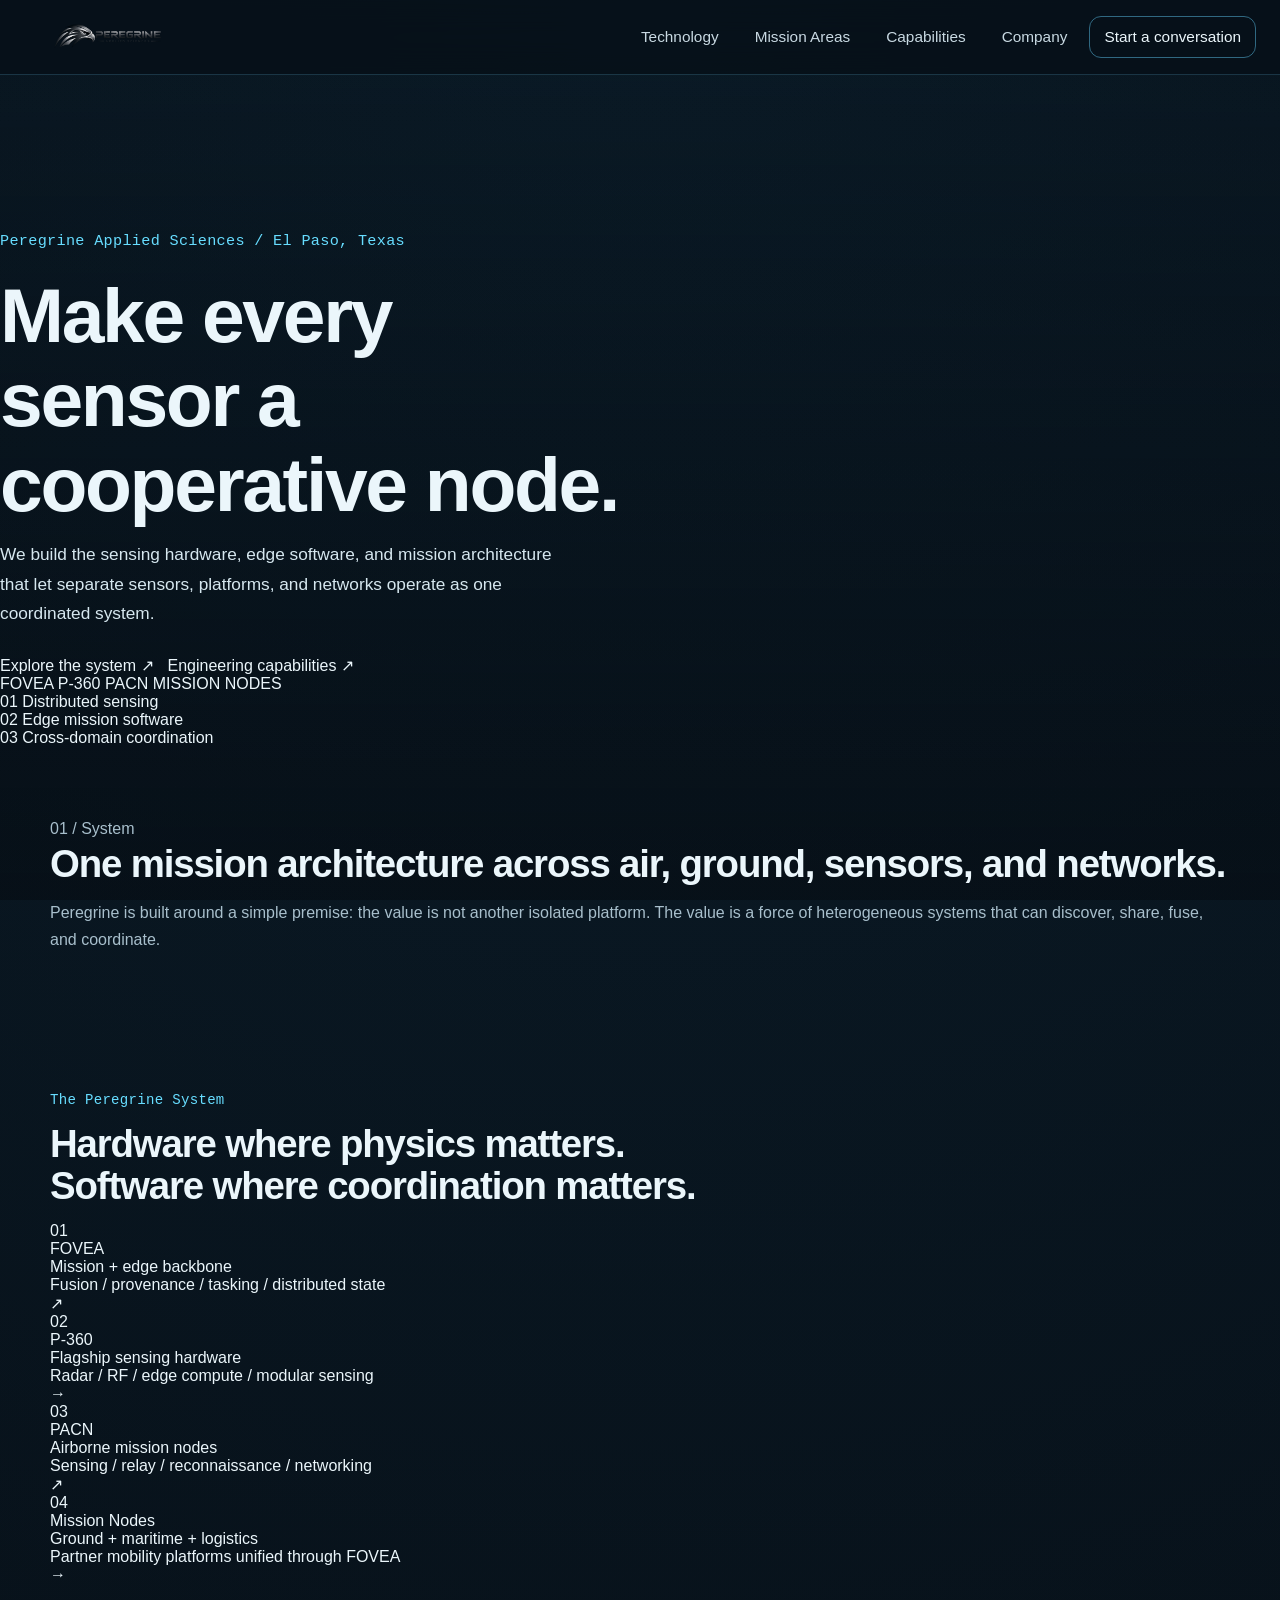
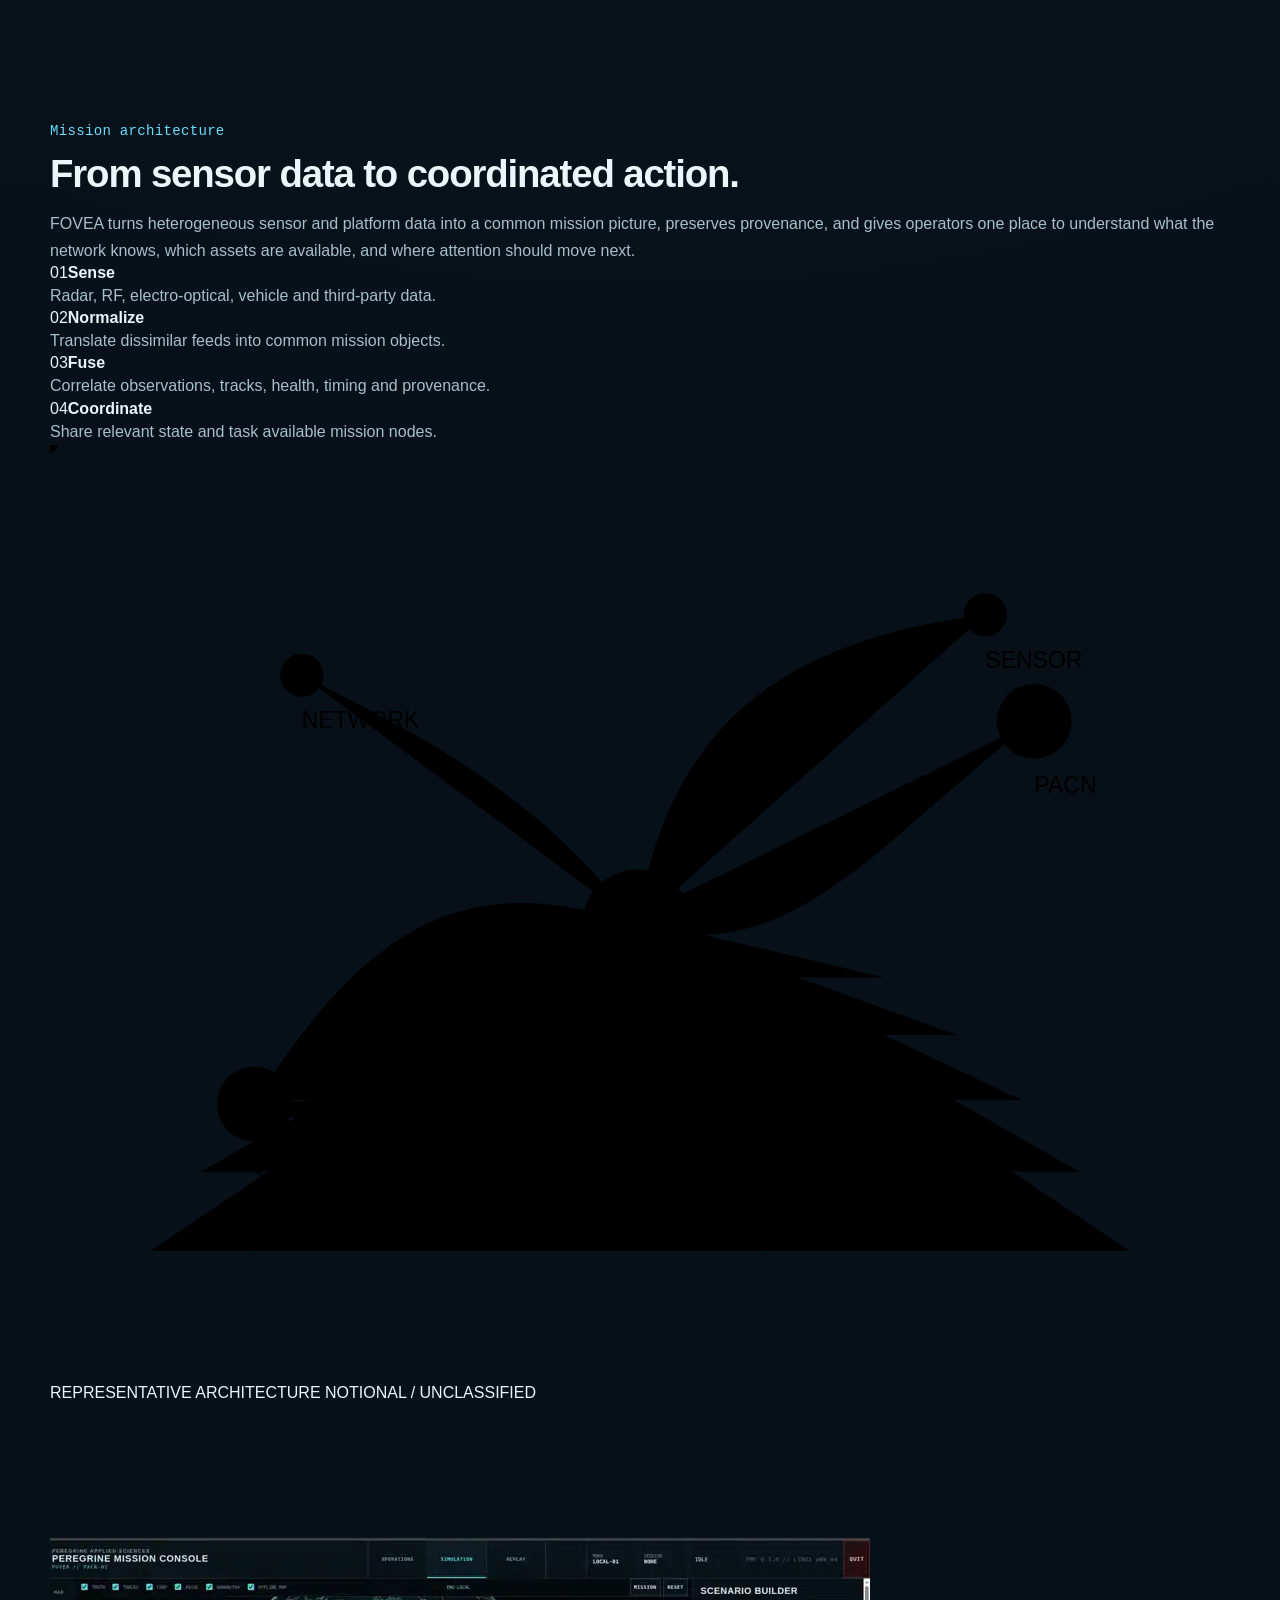
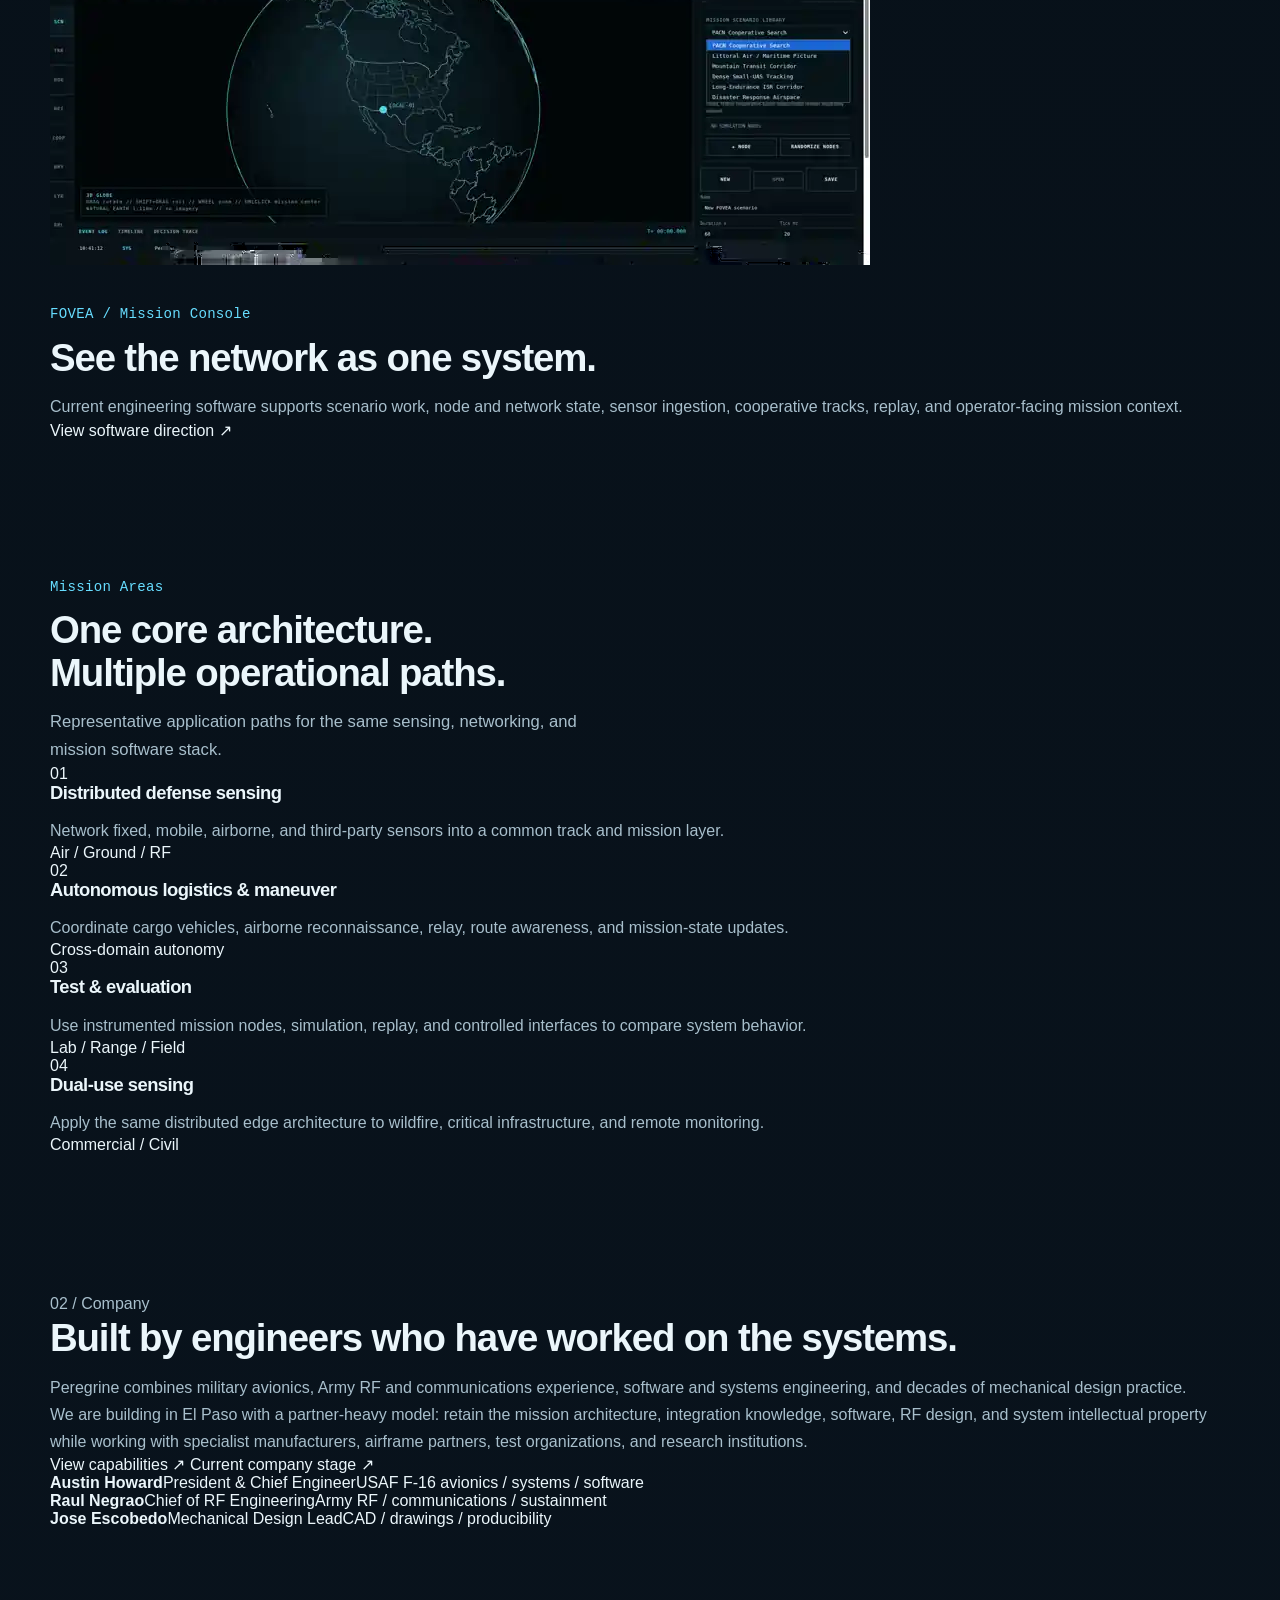
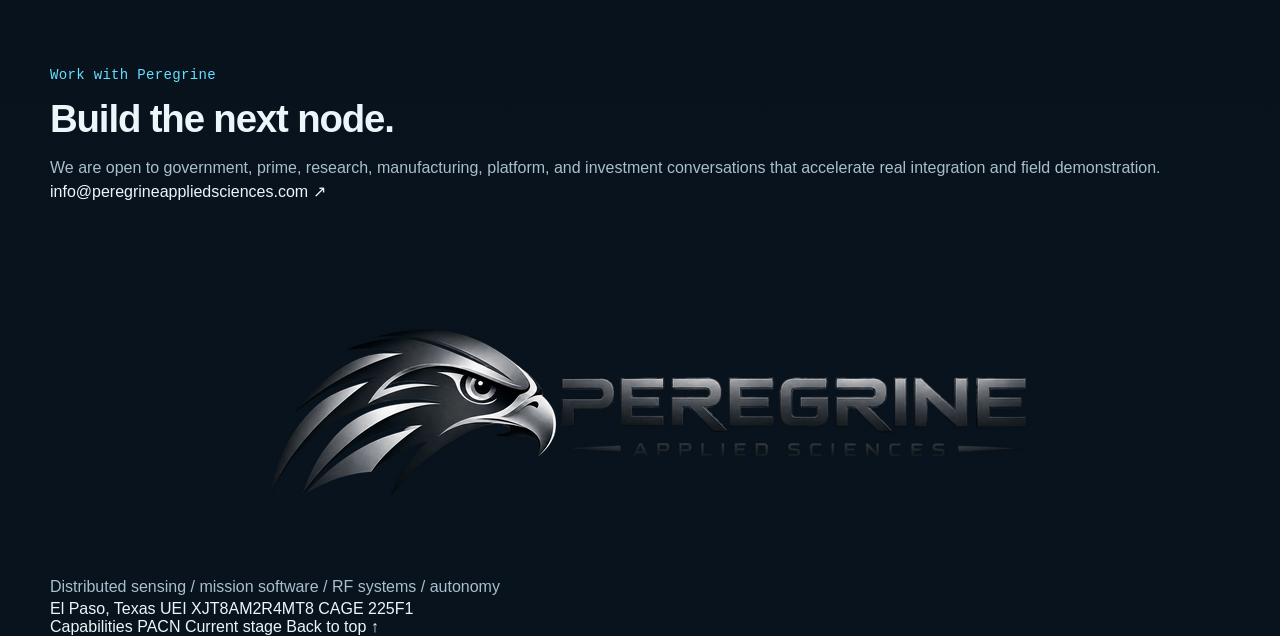
==== commit c5077f9c: "Redesign homepage around Peregrine system architecture" ====
--- a/index.html
+++ b/index.html
@@ -3,279 +3,342 @@
 <head>
   <meta charset="utf-8" />
   <meta name="viewport" content="width=device-width, initial-scale=1" />
-  <meta name="description" content="Peregrine Applied Sciences is a defense engineering and applied R&D company focused on RF/C5ISR, autonomy, aerospace systems, software, integration, and technical data." />
-  <meta name="theme-color" content="#0b0e14" />
-  <title>Peregrine Applied Sciences | Defense Engineering & Applied R&D</title>
+  <meta name="description" content="Peregrine Applied Sciences builds distributed sensing, mission software, RF systems, and autonomous mission-node architectures for defense and dual-use operations." />
+  <meta name="theme-color" content="#202427" />
+  <title>Peregrine Applied Sciences | Distributed Sensing & Mission Systems</title>
   <link rel="icon" href="favicon.ico" sizes="any" />
   <link rel="icon" type="image/png" sizes="32x32" href="assets/favicon-32x32.png" />
   <link rel="apple-touch-icon" sizes="180x180" href="assets/favicon-180x180.png" />
-  <link rel="preconnect" href="https://fonts.googleapis.com" />
-  <link rel="preconnect" href="https://fonts.gstatic.com" crossorigin />
-  <link href="https://fonts.googleapis.com/css2?family=Inter:wght@400;500;600;700;800&family=JetBrains+Mono:wght@400;500;600&display=swap" rel="stylesheet" />
   <link rel="stylesheet" href="styles.css" />
 </head>
 <body data-page="home">
-  <div class="grid-overlay" aria-hidden="true"></div>
-
   <header class="site-header">
     <a class="brand" href="index.html" aria-label="Peregrine Applied Sciences home">
-      <picture class="brand-picture">
-        <source media="(max-width: 650px)" srcset="assets/peregrine-symbol.png" />
-        <img src="assets/peregrine-header-logo.png" alt="Peregrine Applied Sciences" class="brand-logo" />
-      </picture>
+      <img src="assets/peregrine-header-logo.png" alt="Peregrine Applied Sciences" class="brand-logo" />
     </a>
-    <button class="menu-toggle" aria-label="Toggle navigation" aria-expanded="false">Menu</button>
+
+    <button class="menu-toggle" aria-label="Toggle navigation" aria-expanded="false">
+      <span></span><span></span>
+    </button>
+
     <nav class="site-nav" aria-label="Primary">
-      <a href="index.html#company" data-nav="home">Company</a>
-      <a href="index.html#programs">Programs</a>
+      <a href="#systems">Technology</a>
+      <a href="#missions">Mission Areas</a>
       <a href="capabilities.html" data-nav="capabilities">Capabilities</a>
-      <a href="pacn-01.html" data-nav="pacn">PACN-01</a>
-      <a href="stage.html" data-nav="stage">Current stage</a>
-      <a href="index.html#contact" class="nav-cta">Contact</a>
+      <a href="#company">Company</a>
+      <a class="nav-cta" href="#contact">Start a conversation</a>
     </nav>
   </header>
 
-  <main id="top">
-    <section class="hero hero-globe">
-      <div class="hero-globe-stage" aria-hidden="true">
-        <canvas id="heroGlobeCanvas"></canvas>
-      </div>
-      <div class="hero-shade"></div>
-      <div class="shell hero-layout">
-        <div class="hero-copywrap">
-          <p class="eyebrow">Defense engineering • Applied R&amp;D</p>
-          <h1>Engineering for difficult environments.</h1>
+  <main>
+    <section class="hero hero-routing" id="top">
+      <canvas id="routingCanvas" aria-hidden="true"></canvas>
+      <div class="hero-noise" aria-hidden="true"></div>
+
+      <div class="hero-shell">
+        <div class="hero-copywrap reveal">
+          <p class="eyebrow">Peregrine Applied Sciences / El Paso, Texas</p>
+          <h1>Make every sensor a cooperative node.</h1>
           <p class="hero-copy">
-            Peregrine Applied Sciences develops RF/C5ISR, autonomy, aerospace,
-            and systems-engineering solutions for government and defense programs.
-          </p>
-          <p class="hero-copy hero-copy-secondary">
-            Current focus: first-pass engineering contracts, FOVEA software maturation,
-            and partner integration for PACN-01 and P-360.
+            We build the sensing hardware, edge software, and mission architecture that let
+            separate sensors, platforms, and networks operate as one coordinated system.
           </p>
           <div class="hero-actions">
-            <a class="button primary" href="capabilities.html">View capabilities</a>
-            <a class="button ghost" href="pacn-01.html">Explore PACN-01</a>
-          </div>
-          <div class="hero-status-strip">
-            <span>UEI: XJT8AM2R4MT8</span>
-            <span>CAGE: 225F1</span>
-            <span>NAICS: 541330 • 541715</span>
-          </div>
-          <p class="hero-note">
-            Interactive globe shows a representative PACN node, notional tracks,
-            and visitor geolocation when browser permission is available.
-          </p>
-        </div>
-      </div>
-    </section>
-
-    <section id="company" class="section">
+            <a class="text-link strong" href="#systems">Explore the system <span>↗</span></a>
+            <a class="text-link" href="capabilities.html">Engineering capabilities <span>↗</span></a>
+          </div>
+        </div>
+
+        <div class="hero-rail" aria-label="Peregrine system components">
+          <span>FOVEA</span>
+          <span>P-360</span>
+          <span>PACN</span>
+          <span>MISSION NODES</span>
+        </div>
+      </div>
+
+      <div class="hero-meta">
+        <div><span>01</span> Distributed sensing</div>
+        <div><span>02</span> Edge mission software</div>
+        <div><span>03</span> Cross-domain coordination</div>
+      </div>
+    </section>
+
+    <section class="section statement-section">
+      <div class="shell split-statement reveal">
+        <p class="section-index">01 / System</p>
+        <div>
+          <h2>One mission architecture across air, ground, sensors, and networks.</h2>
+          <p class="large-copy">
+            Peregrine is built around a simple premise: the value is not another isolated platform.
+            The value is a force of heterogeneous systems that can discover, share, fuse, and coordinate.
+          </p>
+        </div>
+      </div>
+    </section>
+
+    <section id="systems" class="section system-section">
       <div class="shell">
-        <div class="section-head split-head">
-          <div>
-            <p class="kicker">Company</p>
-            <h2>Built to solve integration problems.</h2>
-          </div>
-          <p class="section-lead">
-            Peregrine sits at the intersection of RF, software, systems engineering,
-            avionics, modeling, and technical data.
-          </p>
-        </div>
-
-        <div class="info-grid three-up">
-          <article class="info-card">
-            <span class="card-kicker">01</span>
-            <h3>RF and C5ISR</h3>
+        <div class="section-intro reveal">
+          <p class="kicker">The Peregrine System</p>
+          <h2>Hardware where physics matters.<br />Software where coordination matters.</h2>
+        </div>
+
+        <div class="system-stack">
+          <a class="system-row reveal" href="pacn-01.html#software" data-route-focus="fovea">
+            <div class="system-number">01</div>
+            <div class="system-name">FOVEA</div>
+            <div class="system-description">Mission + edge backbone</div>
+            <div class="system-detail">Fusion / provenance / tasking / distributed state</div>
+            <div class="system-arrow">↗</div>
+          </a>
+
+          <div class="system-row reveal" data-route-focus="p360">
+            <div class="system-number">02</div>
+            <div class="system-name">P-360</div>
+            <div class="system-description">Flagship sensing hardware</div>
+            <div class="system-detail">Radar / RF / edge compute / modular sensing</div>
+            <div class="system-arrow">→</div>
+          </div>
+
+          <a class="system-row reveal" href="pacn-01.html" data-route-focus="pacn">
+            <div class="system-number">03</div>
+            <div class="system-name">PACN</div>
+            <div class="system-description">Airborne mission nodes</div>
+            <div class="system-detail">Sensing / relay / reconnaissance / networking</div>
+            <div class="system-arrow">↗</div>
+          </a>
+
+          <div class="system-row reveal" data-route-focus="nodes">
+            <div class="system-number">04</div>
+            <div class="system-name">Mission Nodes</div>
+            <div class="system-description">Ground + maritime + logistics</div>
+            <div class="system-detail">Partner mobility platforms unified through FOVEA</div>
+            <div class="system-arrow">→</div>
+          </div>
+        </div>
+      </div>
+    </section>
+
+    <section class="section mission-architecture">
+      <div class="shell architecture-grid">
+        <div class="architecture-copy reveal">
+          <p class="kicker">Mission architecture</p>
+          <h2>From sensor data to coordinated action.</h2>
+          <p>
+            FOVEA turns heterogeneous sensor and platform data into a common mission picture,
+            preserves provenance, and gives operators one place to understand what the network
+            knows, which assets are available, and where attention should move next.
+          </p>
+
+          <div class="architecture-steps">
+            <div><span>01</span><strong>Sense</strong><p>Radar, RF, electro-optical, vehicle and third-party data.</p></div>
+            <div><span>02</span><strong>Normalize</strong><p>Translate dissimilar feeds into common mission objects.</p></div>
+            <div><span>03</span><strong>Fuse</strong><p>Correlate observations, tracks, health, timing and provenance.</p></div>
+            <div><span>04</span><strong>Coordinate</strong><p>Share relevant state and task available mission nodes.</p></div>
+          </div>
+        </div>
+
+        <div class="architecture-visual reveal" aria-label="Representative distributed mission architecture">
+          <svg viewBox="0 0 820 650" role="img" aria-labelledby="architectureTitle">
+            <title id="architectureTitle">Representative Peregrine distributed mission architecture</title>
+            <defs>
+              <linearGradient id="routeFade" x1="0" x2="1">
+                <stop offset="0" stop-color="#dfe2e3" stop-opacity=".08"/>
+                <stop offset=".45" stop-color="#f4f5f3" stop-opacity=".72"/>
+                <stop offset="1" stop-color="#dfe2e3" stop-opacity=".08"/>
+              </linearGradient>
+            </defs>
+
+            <g class="perspective-grid">
+              <path d="M70 560 L410 330 L750 560"/>
+              <path d="M105 505 L410 330 L715 505"/>
+              <path d="M145 455 L410 330 L675 455"/>
+              <path d="M190 410 L410 330 L630 410"/>
+              <path d="M240 370 L410 330 L580 370"/>
+              <path d="M70 560 H750"/>
+              <path d="M105 505 H715"/>
+              <path d="M145 455 H675"/>
+              <path d="M190 410 H630"/>
+              <path d="M240 370 H580"/>
+            </g>
+
+            <g class="route-paths">
+              <path id="route1" d="M142 458 C230 315 305 300 408 333 C515 368 580 270 684 192"/>
+              <path id="route2" d="M142 458 C275 510 390 490 560 430"/>
+              <path id="route3" d="M408 333 C430 190 515 135 650 118"/>
+              <path id="route4" d="M408 333 C340 245 265 205 175 160"/>
+            </g>
+
+            <g class="mission-node" transform="translate(408 333)">
+              <circle r="38"/>
+              <circle class="node-core" r="8"/>
+              <text y="64">FOVEA</text>
+            </g>
+            <g class="mission-node" transform="translate(142 458)">
+              <circle r="26"/>
+              <circle class="node-core" r="6"/>
+              <text y="50">GROUND</text>
+            </g>
+            <g class="mission-node" transform="translate(684 192)">
+              <circle r="26"/>
+              <circle class="node-core" r="6"/>
+              <text y="50">PACN</text>
+            </g>
+            <g class="mission-node" transform="translate(560 430)">
+              <circle r="23"/>
+              <circle class="node-core" r="5"/>
+              <text y="46">P-360</text>
+            </g>
+            <g class="mission-node minor" transform="translate(650 118)">
+              <circle r="15"/>
+              <circle class="node-core" r="4"/>
+              <text y="37">SENSOR</text>
+            </g>
+            <g class="mission-node minor" transform="translate(175 160)">
+              <circle r="15"/>
+              <circle class="node-core" r="4"/>
+              <text y="37">NETWORK</text>
+            </g>
+
+            <circle class="route-pulse p1" r="5"/>
+            <circle class="route-pulse p2" r="5"/>
+            <circle class="route-pulse p3" r="5"/>
+          </svg>
+          <div class="visual-caption">
+            <span>REPRESENTATIVE ARCHITECTURE</span>
+            <span>NOTIONAL / UNCLASSIFIED</span>
+          </div>
+        </div>
+      </div>
+    </section>
+
+    <section class="section console-section">
+      <div class="shell">
+        <div class="console-frame reveal">
+          <img src="assets/mission-console.webp" alt="Peregrine Mission Console engineering interface" loading="lazy" />
+          <div class="console-overlay">
+            <p class="kicker">FOVEA / Mission Console</p>
+            <h2>See the network as one system.</h2>
             <p>
-              RF architecture, tactical networking, sensing support,
-              communications engineering, and integration analysis.
+              Current engineering software supports scenario work, node and network state,
+              sensor ingestion, cooperative tracks, replay, and operator-facing mission context.
             </p>
+            <a class="text-link strong" href="pacn-01.html#software">View software direction <span>↗</span></a>
+          </div>
+        </div>
+      </div>
+    </section>
+
+    <section id="missions" class="section mission-section">
+      <div class="shell">
+        <div class="section-intro reveal">
+          <p class="kicker">Mission Areas</p>
+          <h2>One core architecture.<br />Multiple operational paths.</h2>
+          <p class="section-lead">Representative application paths for the same sensing, networking, and mission software stack.</p>
+        </div>
+
+        <div class="mission-list">
+          <article class="mission-item reveal">
+            <div class="mission-index">01</div>
+            <div>
+              <h3>Distributed defense sensing</h3>
+              <p>Network fixed, mobile, airborne, and third-party sensors into a common track and mission layer.</p>
+            </div>
+            <span>Air / Ground / RF</span>
           </article>
-          <article class="info-card">
-            <span class="card-kicker">02</span>
-            <h3>Software and autonomy</h3>
-            <p>
-              Mission logic, decision support, operator workflows,
-              simulation tooling, and distributed-systems software.
-            </p>
+          <article class="mission-item reveal">
+            <div class="mission-index">02</div>
+            <div>
+              <h3>Autonomous logistics & maneuver</h3>
+              <p>Coordinate cargo vehicles, airborne reconnaissance, relay, route awareness, and mission-state updates.</p>
+            </div>
+            <span>Cross-domain autonomy</span>
           </article>
-          <article class="info-card">
-            <span class="card-kicker">03</span>
-            <h3>Prototype and test</h3>
-            <p>
-              CAD, drawing support, lab integration, instrumentation,
-              verification planning, and technical reporting.
-            </p>
+          <article class="mission-item reveal">
+            <div class="mission-index">03</div>
+            <div>
+              <h3>Test & evaluation</h3>
+              <p>Use instrumented mission nodes, simulation, replay, and controlled interfaces to compare system behavior.</p>
+            </div>
+            <span>Lab / Range / Field</span>
           </article>
-        </div>
-      </div>
-    </section>
-
-    <section id="programs" class="section section-dark">
-      <div class="shell">
-        <div class="section-head">
-          <p class="kicker">Programs</p>
-          <h2>Three lines of effort.</h2>
-          <p class="section-lead">
-            Public program descriptions below are intentionally high level and non-sensitive.
-          </p>
-        </div>
-
-        <div class="program-grid">
-          <article class="program-card">
-            <span class="card-label">PACN-01</span>
-            <h3>Airborne edge node</h3>
-            <p>
-              A modular airborne node for communications, mission compute,
-              track services, and distributed sensing workflows.
-            </p>
-            <a href="pacn-01.html">Program details</a>
+          <article class="mission-item reveal">
+            <div class="mission-index">04</div>
+            <div>
+              <h3>Dual-use sensing</h3>
+              <p>Apply the same distributed edge architecture to wildfire, critical infrastructure, and remote monitoring.</p>
+            </div>
+            <span>Commercial / Civil</span>
           </article>
-          <article class="program-card">
-            <span class="card-label">FOVEA</span>
-            <h3>Mission software</h3>
-            <p>
-              FOVEA Engine and Peregrine Mission Console support simulation,
-              cooperative fusion, decision provenance, and operator workflows.
-            </p>
-            <a href="pacn-01.html#software">Software overview</a>
-          </article>
-          <article class="program-card">
-            <span class="card-label">P-360</span>
-            <h3>Future airframe path</h3>
-            <p>
-              A longer-term purpose-built aircraft concept intended to host advanced payloads,
-              autonomy, and persistent mission services.
-            </p>
-            <a href="stage.html#next">What comes next</a>
-          </article>
-        </div>
-      </div>
-    </section>
-
-    <section class="section media-section">
-      <div class="shell">
-        <div class="section-head split-head">
-          <div>
-            <p class="kicker">Peregrine Mission Console</p>
-            <h2>Mission software you can see.</h2>
-          </div>
-          <p class="section-lead">
-            FOVEA and Peregrine Mission Console are already producing usable operator workflows for scenario design, tracking, replay, network topology, and decision traceability.
-          </p>
-        </div>
-        <figure class="media-card media-card-wide">
-          <img src="assets/mission-console.webp" alt="Peregrine Mission Console simulation interface" loading="lazy" />
-          <figcaption>Current engineering interface for FOVEA / PACN-01 simulation and mission analysis.</figcaption>
-        </figure>
-      </div>
-    </section>
-
-    <section class="section">
-      <div class="shell">
-        <div class="section-head split-head">
-          <div>
-            <p class="kicker">What we need now</p>
-            <h2>Partners that help us move faster.</h2>
-          </div>
-          <p class="section-lead">
-            Peregrine is ready for small, bounded engineering work while maturing
-            the first demonstrable PACN-01 / FOVEA prototype path.
-          </p>
-        </div>
-        <div class="info-grid three-up">
-          <article class="info-card">
-            <span class="card-kicker">A</span>
-            <h3>Initial contract work</h3>
-            <p>Subsystem engineering, integration support, technical studies, test support, and drawing-package development.</p>
-          </article>
-          <article class="info-card">
-            <span class="card-kicker">B</span>
-            <h3>Prototype partners</h3>
-            <p>Airframe, UAS, payload-integration, and fabrication partners aligned with rapid technical risk reduction.</p>
-          </article>
-          <article class="info-card">
-            <span class="card-kicker">C</span>
-            <h3>Research collaboration</h3>
-            <p>Universities, labs, and suppliers interested in mission software, RF payloads, and systems experimentation.</p>
-          </article>
-        </div>
-      </div>
-    </section>
-
-    <section id="founders" class="section section-dark">
-      <div class="shell">
-        <div class="section-head">
-          <p class="kicker">Leadership</p>
-          <h2>Built on real engineering experience.</h2>
-        </div>
-        <div class="founder-grid founder-grid-three">
-          <article class="founder-card">
-            <div class="founder-meta">President &amp; Chief Engineer</div>
-            <h3>Austin Howard</h3>
-            <p>
-              Air Force veteran, F-16 avionics technician, systems engineer, and ASU electrical engineering student.
-              Austin brings mission-systems thinking, CAD support, technical documentation, and hands-on RF / integration experience.
-            </p>
-            <p>
-              He also created InjectLab, a research-oriented AI effort referenced for its technical novelty and applied experimentation.
-            </p>
-          </article>
-          <article class="founder-card">
-            <div class="founder-meta">Chief RF Engineering Lead</div>
-            <h3>Raul Negrao</h3>
-            <p>
-              Raul brings 20 years of Army RF, retransmission, depot-level,
-              and field communications experience across a wide range of Army systems.
-            </p>
-            <p>
-              His background anchors Peregrine's understanding of operational communications problems,
-              maintainability, and military field realities.
-            </p>
-          </article>
-          <article class="founder-card">
-            <div class="founder-meta">Mechanical Design Lead</div>
-            <h3>Jose Escobedo</h3>
-            <p>
-              Jose brings 30 years of CAD modeling, dimensional-drawing,
-              and technical-data-package experience.
-            </p>
-            <p>
-              He supports Peregrine's transition from concept to producible design,
-              configuration discipline, and mechanical documentation.
-            </p>
-          </article>
-        </div>
+        </div>
+      </div>
+    </section>
+
+    <section id="company" class="section company-section">
+      <div class="shell company-grid">
+        <div class="reveal">
+          <p class="section-index">02 / Company</p>
+          <h2>Built by engineers who have worked on the systems.</h2>
+        </div>
+
+        <div class="company-copy reveal">
+          <p class="large-copy">
+            Peregrine combines military avionics, Army RF and communications experience,
+            software and systems engineering, and decades of mechanical design practice.
+          </p>
+          <p>
+            We are building in El Paso with a partner-heavy model: retain the mission architecture,
+            integration knowledge, software, RF design, and system intellectual property while
+            working with specialist manufacturers, airframe partners, test organizations, and research institutions.
+          </p>
+          <div class="company-links">
+            <a class="text-link strong" href="capabilities.html">View capabilities <span>↗</span></a>
+            <a class="text-link" href="stage.html">Current company stage <span>↗</span></a>
+          </div>
+        </div>
+      </div>
+
+      <div class="shell founder-lines">
+        <div class="founder-line reveal"><strong>Austin Howard</strong><span>President & Chief Engineer</span><span>USAF F-16 avionics / systems / software</span></div>
+        <div class="founder-line reveal"><strong>Raul Negrao</strong><span>Chief of RF Engineering</span><span>Army RF / communications / sustainment</span></div>
+        <div class="founder-line reveal"><strong>Jose Escobedo</strong><span>Mechanical Design Lead</span><span>CAD / drawings / producibility</span></div>
       </div>
     </section>
 
     <section id="contact" class="section contact-section">
-      <div class="shell contact-layout">
-        <div>
-          <p class="kicker">Contact</p>
-          <h2>Let's build something real.</h2>
-          <p class="section-lead">
-            We are open to early contract work, technical collaboration,
-            and serious discussions around PACN-01, FOVEA, and prototyping support.
-          </p>
-        </div>
-
-        <div class="contact-card">
-          <div class="contact-logo-stage">
-            <img src="assets/peregrine-full-logo.png" alt="Peregrine Applied Sciences logo" class="contact-logo" />
-          </div>
-          <p>Defense engineering • RF/C5ISR • autonomy • technical data</p>
-          <a href="https://peregrineappliedsciences.com">peregrineappliedsciences.com</a>
-          <a href="mailto:info@peregrineappliedsciences.com">info@peregrineappliedsciences.com</a>
-          <a href="tel:9152703223">(915) 270-3223</a>
-        </div>
+      <div class="shell contact-hero reveal">
+        <p class="kicker">Work with Peregrine</p>
+        <h2>Build the next node.</h2>
+        <p>
+          We are open to government, prime, research, manufacturing, platform, and investment conversations
+          that accelerate real integration and field demonstration.
+        </p>
+        <a class="contact-email" href="mailto:info@peregrineappliedsciences.com">info@peregrineappliedsciences.com <span>↗</span></a>
       </div>
     </section>
   </main>
 
-  <script src="https://cdn.jsdelivr.net/npm/d3@7"></script>
-  <script src="https://cdn.jsdelivr.net/npm/topojson-client@3"></script>
+  <footer class="site-footer">
+    <div class="shell footer-grid">
+      <div>
+        <img src="assets/peregrine-header-logo.png" alt="Peregrine Applied Sciences" class="footer-logo" />
+        <p>Distributed sensing / mission software / RF systems / autonomy</p>
+      </div>
+      <div class="footer-meta">
+        <span>El Paso, Texas</span>
+        <span>UEI XJT8AM2R4MT8</span>
+        <span>CAGE 225F1</span>
+      </div>
+      <div class="footer-links">
+        <a href="capabilities.html">Capabilities</a>
+        <a href="pacn-01.html">PACN</a>
+        <a href="stage.html">Current stage</a>
+        <a href="#top">Back to top ↑</a>
+      </div>
+    </div>
+  </footer>
+
   <script src="script.js"></script>
 </body>
-</html>
+</html>
--- a/styles.css
+++ b/styles.css
@@ -1,243 +1,313 @@
-:root{
-  --obsidian:#0b0e14;
-  --obsidian-2:#10151d;
-  --panel:#151b24;
-  --panel-2:#1a222d;
-  --white:#f5f7fa;
-  --text:#dce2e9;
-  --muted:#95a1af;
-  --muted-2:#697583;
-  --line:rgba(255,255,255,.11);
-  --line-strong:rgba(255,255,255,.2);
-  --cyan:#00e5f0;
-  --cyan-soft:rgba(0,229,240,.11);
-  --max:1240px;
-  --header:82px;
-}
-
-*{box-sizing:border-box}
-html{scroll-behavior:smooth;scroll-padding-top:calc(var(--header) + 22px)}
-body{
-  margin:0;
-  background:var(--obsidian);
-  color:var(--text);
-  font-family:Inter,system-ui,-apple-system,BlinkMacSystemFont,"Segoe UI",sans-serif;
-  line-height:1.62;
-  overflow-x:hidden;
-}
-a{color:inherit}
-img{display:block;max-width:100%}
-button,input,textarea,select{font:inherit}
-::selection{background:var(--cyan);color:#001013}
-.shell{width:min(calc(100% - 44px),var(--max));margin-inline:auto}
-
-.grid-overlay{
-  position:fixed;inset:0;z-index:2;pointer-events:none;opacity:.055;
-  background-image:linear-gradient(rgba(255,255,255,.08) 1px,transparent 1px),linear-gradient(90deg,rgba(255,255,255,.08) 1px,transparent 1px);
-  background-size:46px 46px;
-  mask-image:linear-gradient(to bottom,rgba(0,0,0,.8),transparent 82%);
-}
-
-.site-header{
-  position:fixed;inset:0 0 auto 0;z-index:50;min-height:var(--header);
-  display:flex;align-items:center;justify-content:space-between;gap:24px;
-  padding:12px max(20px,calc((100vw - var(--max))/2));
-  background:rgba(13,17,24,.95);border-bottom:1px solid var(--line);
-  box-shadow:0 12px 42px rgba(0,0,0,.28);backdrop-filter:blur(18px);-webkit-backdrop-filter:blur(18px)
-}
-.brand{display:flex;align-items:center;text-decoration:none;min-width:0}
-.brand-picture{display:flex;align-items:center;line-height:0;padding:4px 10px;border:1px solid rgba(255,255,255,.1);background:rgba(255,255,255,.035)}
-.brand-logo{height:48px;width:auto;max-width:330px;object-fit:contain;filter:brightness(1.18) contrast(1.05)}
-.site-nav{display:flex;align-items:center;gap:22px}
-.site-nav a{
-  font-family:"JetBrains Mono",monospace;font-size:10.5px;font-weight:600;letter-spacing:.105em;
-  text-decoration:none;color:#c0c8d2;transition:color .2s ease,border-color .2s ease
-}
-.site-nav a:hover,.site-nav a.active{color:var(--cyan)}
-.nav-cta{padding:8px 11px;border:1px solid rgba(0,229,240,.55);color:var(--cyan)!important}
-.menu-toggle{display:none;background:transparent;border:1px solid var(--line-strong);color:white;padding:9px 11px;font-family:"JetBrains Mono",monospace;font-size:11px;letter-spacing:.08em}
-
-main{position:relative;z-index:3}
-.hero{position:relative;min-height:820px;display:flex;align-items:flex-end;padding:calc(var(--header) + 54px) 0 56px;overflow:hidden;border-bottom:1px solid var(--line)}
-.hero-home{min-height:900px}
-.hero-image{position:absolute;inset:0;width:100%;height:100%;object-fit:cover;filter:saturate(.68) contrast(1.08) brightness(.62);transform:translateY(calc(var(--scrollY,0px) * -.025)) scale(1.025)}
-.hero-shade{position:absolute;inset:0;background:linear-gradient(90deg,rgba(6,9,14,.98) 0%,rgba(6,9,14,.88) 44%,rgba(6,9,14,.45) 72%,rgba(6,9,14,.68) 100%),linear-gradient(0deg,rgba(6,9,14,.95) 0%,transparent 46%,rgba(6,9,14,.48) 100%)}
-.hero-scanlines{position:absolute;inset:0;opacity:.08;background:repeating-linear-gradient(0deg,rgba(255,255,255,.12),rgba(255,255,255,.12) 1px,transparent 1px,transparent 5px)}
-.hero-content{position:relative;z-index:3}
-.status-strip{display:flex;flex-wrap:wrap;gap:8px 24px;padding:11px 0;margin-bottom:72px;border-top:1px solid var(--line-strong);border-bottom:1px solid var(--line-strong);font-family:"JetBrains Mono",monospace;font-size:10px;letter-spacing:.08em;color:#bac4cf}
-.status-strip span{display:flex;align-items:center;gap:8px}
-.pulse-dot{display:inline-block;width:7px;height:7px;border-radius:50%;background:var(--cyan);box-shadow:0 0 0 5px rgba(0,229,240,.07),0 0 18px rgba(0,229,240,.55);animation:pulse 1.8s infinite}
-@keyframes pulse{50%{opacity:.45;transform:scale(.85)}}
-.hero-copywrap{max-width:920px}
-.eyebrow,.kicker,.card-label,.role,.program-topline,.data-label{
-  font-family:"JetBrains Mono",monospace;font-size:11px;font-weight:600;letter-spacing:.11em;color:var(--cyan);text-transform:uppercase
-}
-.hero h1,.page-hero h1{margin:14px 0 22px;color:var(--white);font-size:clamp(42px,6vw,78px);line-height:.99;letter-spacing:-.047em;max-width:1100px}
-.hero-copy{max-width:860px;margin:0;font-size:clamp(17px,2vw,22px);line-height:1.58;color:#c1cad4}
-.hero-actions{display:flex;flex-wrap:wrap;gap:12px;margin-top:30px}
-.button{display:inline-flex;align-items:center;justify-content:center;min-height:44px;padding:10px 16px;text-decoration:none;font-family:"JetBrains Mono",monospace;font-size:10.5px;font-weight:600;letter-spacing:.08em;border:1px solid var(--line-strong);transition:transform .18s ease,border-color .18s ease,background .18s ease,color .18s ease}
-.button:hover{transform:translateY(-2px)}
-.button.primary{background:var(--cyan);border-color:var(--cyan);color:#001115}
-.button.ghost{background:rgba(0,0,0,.2);color:#eef2f6}
-.button.ghost:hover{border-color:rgba(0,229,240,.7);color:var(--cyan)}
-.button.small{min-height:38px;margin-top:18px;padding:8px 12px}
-.hero-hud{display:grid;grid-template-columns:repeat(3,1fr);margin-top:64px;border-top:1px solid var(--line);border-left:1px solid var(--line)}
-.hud-panel{padding:16px 18px;border-right:1px solid var(--line);border-bottom:1px solid var(--line);background:rgba(11,14,20,.54)}
-.hud-panel span{display:block;margin-bottom:5px;font-family:"JetBrains Mono",monospace;font-size:9px;letter-spacing:.11em;color:var(--muted)}
-.hud-panel strong{font-family:"JetBrains Mono",monospace;font-size:11px;letter-spacing:.045em;color:white;font-weight:500}
-
-.page-hero{position:relative;padding:calc(var(--header) + 92px) 0 80px;border-bottom:1px solid var(--line);overflow:hidden;background:radial-gradient(circle at 78% 30%,rgba(0,229,240,.09),transparent 28%),linear-gradient(135deg,#0d1118 0%,#0b0e14 65%)}
-.page-hero::after{content:"";position:absolute;inset:0;pointer-events:none;background:linear-gradient(90deg,transparent 49.8%,rgba(255,255,255,.04) 50%,transparent 50.2%);background-size:160px 100%}
-.page-hero .shell{position:relative;z-index:2}
-.page-hero h1{font-size:clamp(48px,7vw,84px)}
-.page-hero .hero-copy{max-width:900px}
-.breadcrumb{display:flex;flex-wrap:wrap;gap:8px;align-items:center;margin-bottom:28px;font-family:"JetBrains Mono",monospace;font-size:10px;letter-spacing:.09em;color:var(--muted)}
-.breadcrumb a{text-decoration:none}.breadcrumb a:hover{color:var(--cyan)}
-
-.section{position:relative;padding:102px 0;background:#f1f3f5;color:#111820}
-.section-dark{background:var(--obsidian);color:var(--text)}
-.section-alt{background:#e7eaed;color:#121820}
-.section-head{margin-bottom:44px;max-width:960px}
-.section-head h2,.visual-copy h2,.contact-section h2,.status-layout h2,.next-layout h2{margin:7px 0 0;color:inherit;font-size:clamp(34px,4.3vw,60px);line-height:1.07;letter-spacing:-.038em}
-.section-lead{margin:10px 0 0;max-width:760px;font-size:17px;color:#475360}
-.section-dark .section-lead,.contact-section .section-lead{color:#aeb8c3}
-.split-head{display:grid;grid-template-columns:minmax(0,1.1fr) minmax(320px,.9fr);gap:70px;align-items:end;max-width:none}
-
-.metric-grid{display:grid;grid-template-columns:repeat(4,1fr);border-top:1px solid var(--line);border-left:1px solid var(--line)}
-.metric-card{padding:26px;border-right:1px solid var(--line);border-bottom:1px solid var(--line);min-height:270px;background:linear-gradient(145deg,rgba(255,255,255,.035),rgba(255,255,255,.012))}
-.metric-card span{display:block;font-family:"JetBrains Mono",monospace;font-size:9px;letter-spacing:.1em;color:var(--muted);margin-bottom:28px}
-.metric-card strong{display:block;color:white;font-size:28px;line-height:1.05;letter-spacing:-.025em;margin-bottom:18px}
-.metric-card p{margin:0;color:#abb5c0;font-size:14px}
-
-.program-grid{display:grid;grid-template-columns:repeat(2,1fr);gap:16px}
-.program-card{position:relative;padding:30px;border:1px solid rgba(11,14,20,.14);background:#fff;min-height:420px;box-shadow:0 8px 30px rgba(13,20,28,.035)}
-.program-card.featured{grid-column:1/-1;display:grid;grid-template-columns:minmax(0,1.2fr) minmax(280px,.8fr);gap:10px 42px;align-content:start;background:#111720;color:var(--text);border-color:var(--line)}
-.program-card.featured .program-topline,.program-card.featured h3{grid-column:1/-1}
-.program-card h3{margin:16px 0 14px;font-size:27px;line-height:1.16;letter-spacing:-.025em;color:#111820}
-.program-card.featured h3{font-size:34px;color:white;max-width:900px}
-.program-card p{margin:0 0 16px;color:#4e5a67}
-.program-card.featured p{color:#b4bec9}
-.program-topline{display:flex;justify-content:space-between;gap:18px;padding-bottom:13px;border-bottom:1px solid rgba(11,14,20,.13);color:#111820}
-.program-card.featured .program-topline{border-color:var(--line);color:var(--cyan)}
-.program-topline b{font-size:9px;color:#6a7581}.program-card.featured .program-topline b{color:#8996a4}
-.note{font-size:13px!important;color:#697582!important;border-left:2px solid #8994a0;padding-left:12px}
-.text-link{display:inline-block;margin-top:15px;text-decoration:none;font-family:"JetBrains Mono",monospace;font-size:10px;font-weight:600;letter-spacing:.075em;color:#005963}
-.program-card.featured .text-link{color:var(--cyan)}
-.text-link:hover{text-decoration:underline;text-underline-offset:5px}
-
-.data-list{list-style:none;margin:0;padding:0}
-.data-list li{padding:10px 0;border-bottom:1px solid var(--line);font-size:14px;color:#b8c2cc}
-.data-list.compact li:first-child{border-top:1px solid var(--line)}
-
-.visual-section{position:relative;min-height:560px;display:flex;align-items:flex-end;overflow:hidden;border-top:1px solid var(--line);border-bottom:1px solid var(--line)}
-.visual-section>img{position:absolute;inset:0;width:100%;height:100%;object-fit:cover;filter:grayscale(.25) saturate(.65) brightness(.64) contrast(1.12)}
-.visual-overlay{position:absolute;inset:0;background:linear-gradient(90deg,rgba(6,9,14,.96),rgba(6,9,14,.62) 56%,rgba(6,9,14,.3)),linear-gradient(0deg,rgba(6,9,14,.8),transparent 65%)}
-.visual-copy{position:relative;z-index:2;padding-bottom:66px}
-.visual-copy h2{max-width:930px;color:white}
-
-.cap-grid{display:grid;grid-template-columns:repeat(3,1fr);gap:1px;background:rgba(255,255,255,.12);border:1px solid rgba(255,255,255,.12)}
-.section:not(.section-dark) .cap-grid{background:rgba(11,14,20,.13);border-color:rgba(11,14,20,.13)}
-.tech-card{padding:26px;min-height:260px;background:#121821}
-.section:not(.section-dark) .tech-card{background:#fff}
-.tech-card>span{font-family:"JetBrains Mono",monospace;color:var(--cyan);font-size:11px}.section:not(.section-dark) .tech-card>span{color:#007680}
-.tech-card h3{margin:48px 0 12px;font-size:20px;color:white}.section:not(.section-dark) .tech-card h3{color:#111820}
-.tech-card p{margin:0;color:#aab5c0;font-size:14px}.section:not(.section-dark) .tech-card p{color:#55616c}
-
-.team-grid{display:grid;grid-template-columns:repeat(3,1fr);gap:15px}
-.team-card{padding:28px;border:1px solid rgba(11,14,20,.14);background:white;min-height:370px}
-.team-card .role{color:#08727c;display:block;min-height:38px}
-.team-card h3{font-size:27px;margin:20px 0 16px;color:#111820;letter-spacing:-.025em}
-.team-card p{margin:0;color:#4c5966}
-
-.status-section{background:#121820;color:var(--text)}
-.status-layout{display:grid;grid-template-columns:1fr 1fr;gap:70px;align-items:start}
-.status-box{border:1px solid var(--line);padding:28px;background:rgba(255,255,255,.025)}
-.status-box>span{font-family:"JetBrains Mono",monospace;font-size:9px;letter-spacing:.1em;color:var(--muted)}
-.status-box>strong{display:block;margin:12px 0 18px;color:white;font-size:22px;line-height:1.22}
-.status-box p{margin:0 0 12px;color:#aeb8c3}
-
-.next-section{border-top:1px solid var(--line)}
-.next-layout{display:grid;grid-template-columns:minmax(0,.9fr) minmax(430px,1.1fr);gap:72px;align-items:start}
-.next-list{border-top:1px solid var(--line)}
-.next-list a{display:grid;grid-template-columns:46px 1fr;gap:14px;padding:22px 0;border-bottom:1px solid var(--line);text-decoration:none}
-.next-list a>span{font-family:"JetBrains Mono",monospace;font-size:11px;color:var(--cyan)}
-.next-list strong{display:block;color:white;font-size:15px;margin-bottom:4px;letter-spacing:.01em}.next-list p{margin:0;color:#9da8b4;font-size:14px}.next-list a:hover strong{color:var(--cyan)}
-
-.contact-section{background:#0d1118;color:var(--text);border-top:1px solid var(--line)}
-.contact-layout{display:grid;grid-template-columns:1.1fr .9fr;gap:70px;align-items:start}
-.contact-card{border:1px solid var(--line);background:#151b24;padding:26px}
-.contact-logo-stage{display:flex;align-items:center;justify-content:center;min-height:180px;background:#eef0f2;margin-bottom:24px;padding:24px}
-.contact-logo{max-height:105px;width:auto;object-fit:contain}
-.contact-data{margin:0}
-.contact-data>div{display:grid;grid-template-columns:90px 1fr;gap:18px;padding:13px 0;border-top:1px solid var(--line)}
-.contact-data dt{font-family:"JetBrains Mono",monospace;font-size:9px;letter-spacing:.1em;color:var(--muted)}
-.contact-data dd{margin:0;color:#e4e8ec;font-size:14px;word-break:break-word}.contact-data a{text-decoration:none}.contact-data a:hover{color:var(--cyan)}
-
-.site-footer{position:relative;z-index:3;background:#090c11;border-top:1px solid var(--line);padding:22px 0;color:#778390;font-family:"JetBrains Mono",monospace;font-size:9px;letter-spacing:.075em}
-.footer-grid{display:flex;flex-wrap:wrap;justify-content:space-between;gap:12px 24px}.footer-grid a{text-decoration:none}.footer-grid a:hover{color:var(--cyan)}
-
-/* capability page */
-.capability-layout{display:grid;grid-template-columns:minmax(0,1.05fr) minmax(350px,.95fr);gap:36px;align-items:start}
-.capability-copy{display:grid;gap:14px}
-.info-panel{padding:24px;border:1px solid rgba(11,14,20,.14);background:white}
-.section-dark .info-panel{border-color:var(--line);background:#121821}
-.info-panel h3{margin:0 0 10px;font-size:21px}.section-dark .info-panel h3{color:white}
-.info-panel p{margin:0;color:#53606c}.section-dark .info-panel p{color:#aeb8c3}
-.company-data{margin:0;border-top:1px solid rgba(11,14,20,.14)}
-.company-data>div{display:grid;grid-template-columns:145px 1fr;gap:16px;padding:11px 0;border-bottom:1px solid rgba(11,14,20,.12)}
-.company-data dt{font-family:"JetBrains Mono",monospace;font-size:9px;letter-spacing:.08em;color:#697582}.company-data dd{margin:0;font-size:14px;color:#1d2630}
-.pdf-panel{position:sticky;top:calc(var(--header) + 24px);padding:12px;border:1px solid rgba(11,14,20,.16);background:#dfe3e7;box-shadow:0 16px 42px rgba(14,21,29,.1)}
-.pdf-frame{width:100%;height:720px;border:0;background:white}
-.pdf-actions{display:flex;flex-wrap:wrap;gap:10px;margin-bottom:12px}.pdf-actions .button{color:#111820;border-color:#79838e;background:white}.pdf-actions .button.primary{background:#111820;color:white;border-color:#111820}
-.lifecycle-grid{display:grid;grid-template-columns:repeat(5,1fr);border-top:1px solid var(--line);border-left:1px solid var(--line)}
-.lifecycle-step{padding:22px;border-right:1px solid var(--line);border-bottom:1px solid var(--line);min-height:210px;background:#121821}.lifecycle-step span{font-family:"JetBrains Mono",monospace;font-size:10px;color:var(--cyan)}.lifecycle-step h3{color:white;margin:34px 0 10px;font-size:17px}.lifecycle-step p{margin:0;color:#9eabb7;font-size:13px}
-
-/* PACN page */
-.architecture{display:grid;grid-template-columns:1fr 56px 1.15fr 56px 1fr;gap:0;align-items:stretch}
-.arch-block{padding:24px;border:1px solid var(--line);background:#121821;min-height:270px}.arch-block.primary{border-color:rgba(0,229,240,.5);background:linear-gradient(145deg,rgba(0,229,240,.08),rgba(18,24,33,.98))}.arch-block>span{font-family:"JetBrains Mono",monospace;font-size:9px;letter-spacing:.1em;color:var(--cyan)}.arch-block h3{margin:20px 0 12px;color:white;font-size:21px}.arch-block ul{margin:0;padding-left:18px;color:#aab5c0;font-size:13px}.arch-linker{display:flex;align-items:center;justify-content:center;color:var(--cyan);font-family:"JetBrains Mono",monospace;font-size:22px}
-.feature-table{width:100%;border-collapse:collapse;border:1px solid var(--line)}.feature-table th,.feature-table td{padding:15px 16px;border-bottom:1px solid var(--line);text-align:left;vertical-align:top}.feature-table th{font-family:"JetBrains Mono",monospace;font-size:9px;letter-spacing:.09em;color:#8d99a6;background:#111720}.feature-table td{font-size:14px;color:#b8c2cc}.feature-table td:first-child{color:white;font-weight:600}.feature-table tr:last-child td{border-bottom:0}
-.evolution-grid{display:grid;grid-template-columns:repeat(3,1fr);gap:14px}.evolution-card{padding:26px;background:white;border:1px solid rgba(11,14,20,.14);min-height:300px}.evolution-card>span{font-family:"JetBrains Mono",monospace;font-size:10px;color:#08727c}.evolution-card h3{margin:34px 0 12px;color:#111820;font-size:23px}.evolution-card p{margin:0;color:#4f5c68}.evolution-card.current{background:#111720;border-color:#111720}.evolution-card.current h3{color:white}.evolution-card.current p{color:#aeb8c3}.evolution-card.current>span{color:var(--cyan)}
-.stage-badge{display:inline-flex;align-items:center;gap:8px;padding:7px 10px;border:1px solid rgba(0,229,240,.5);font-family:"JetBrains Mono",monospace;font-size:10px;letter-spacing:.08em;color:var(--cyan);margin-top:22px}
-
-/* current-stage page */
-.stage-grid{display:grid;grid-template-columns:repeat(3,1fr);gap:14px}.stage-card{padding:28px;border:1px solid rgba(11,14,20,.14);background:white;min-height:350px}.stage-card>span{font-family:"JetBrains Mono",monospace;font-size:10px;color:#08727c}.stage-card h3{margin:44px 0 12px;font-size:24px;color:#111820}.stage-card p{margin:0 0 14px;color:#505d69}.stage-card ul{padding-left:18px;margin:0;color:#505d69;font-size:14px}
-.partner-grid{display:grid;grid-template-columns:repeat(2,1fr);gap:1px;background:var(--line);border:1px solid var(--line)}.partner-card{padding:28px;background:#121821;min-height:270px}.partner-card>span{font-family:"JetBrains Mono",monospace;font-size:10px;color:var(--cyan)}.partner-card h3{margin:34px 0 10px;color:white;font-size:21px}.partner-card p{margin:0;color:#a7b2bd}.partner-card a{color:var(--cyan)}
-.milestone-list{counter-reset:milestone;display:grid;gap:0;border-top:1px solid rgba(11,14,20,.16)}.milestone{display:grid;grid-template-columns:72px 1fr;gap:22px;padding:25px 0;border-bottom:1px solid rgba(11,14,20,.14)}.milestone::before{counter-increment:milestone;content:"0" counter(milestone);font-family:"JetBrains Mono",monospace;color:#08727c;font-size:14px}.milestone h3{margin:0 0 7px;font-size:20px;color:#111820}.milestone p{margin:0;color:#56636f;max-width:820px}
-
-.callout{padding:22px 24px;border-left:3px solid var(--cyan);background:var(--cyan-soft);color:#c9d3dc}.section:not(.section-dark) .callout{background:#dceff0;color:#203139}.callout strong{color:white}.section:not(.section-dark) .callout strong{color:#111820}
-
-@media (max-width:1080px){
-  .site-nav{gap:14px}.site-nav a{font-size:9.5px}.brand-logo{height:42px;max-width:260px}
-  .metric-grid{grid-template-columns:repeat(2,1fr)}
-  .cap-grid{grid-template-columns:repeat(2,1fr)}
-  .team-grid{grid-template-columns:1fr}.team-card{min-height:0}
-  .lifecycle-grid{grid-template-columns:repeat(3,1fr)}
-  .architecture{grid-template-columns:1fr 34px 1.15fr}.architecture .arch-linker:nth-of-type(4){display:none}.architecture .arch-block:last-child{grid-column:1/-1;margin-top:12px;min-height:0}
-  .stage-grid{grid-template-columns:1fr}.stage-card{min-height:0}
-}
-
-@media (max-width:880px){
-  :root{--header:72px}
-  .menu-toggle{display:block}.site-nav{position:absolute;top:100%;right:18px;left:18px;display:none;flex-direction:column;align-items:stretch;gap:0;background:#111720;border:1px solid var(--line-strong);box-shadow:0 18px 40px rgba(0,0,0,.4)}.site-nav.open{display:flex}.site-nav a{padding:14px 16px;border-bottom:1px solid var(--line)}.nav-cta{border:0;border-bottom:0!important}
-  .brand-picture{padding:3px 8px}.brand-logo{height:38px;max-width:220px}
-  .hero,.hero-home{min-height:760px;padding-bottom:38px}.status-strip{margin-bottom:48px}.hero-hud{grid-template-columns:1fr}.hero h1{font-size:clamp(42px,10vw,66px)}
-  .split-head,.status-layout,.next-layout,.contact-layout,.capability-layout{grid-template-columns:1fr;gap:34px}
-  .program-grid{grid-template-columns:1fr}.program-card.featured{grid-column:auto;display:block}.program-card.featured .data-list{margin-top:22px}
-  .pdf-panel{position:relative;top:auto}.pdf-frame{height:640px}
-  .evolution-grid{grid-template-columns:1fr}.partner-grid{grid-template-columns:1fr}
-}
-
-@media (max-width:650px){
-  .shell{width:min(calc(100% - 28px),var(--max))}.section{padding:76px 0}.page-hero{padding:calc(var(--header) + 62px) 0 58px}
-  .hero{min-height:720px}.hero-home{min-height:780px}.hero-copy{font-size:16px}.hero-actions{display:grid;grid-template-columns:1fr}.button{width:100%}.status-strip{gap:7px 15px;font-size:9px}
-  .hero-hud{margin-top:42px}.hud-panel{padding:13px}
-  .metric-grid,.cap-grid{grid-template-columns:1fr}.metric-card,.tech-card{min-height:0}.metric-card strong{font-size:24px}.tech-card h3{margin-top:28px}
-  .program-card{padding:22px;min-height:0}.program-card.featured h3{font-size:27px}.program-topline{display:block}.program-topline b{display:block;margin-top:7px}
-  .visual-section{min-height:430px}.visual-copy{padding-bottom:42px}
-  .company-data>div{grid-template-columns:1fr;gap:4px}.pdf-frame{height:520px}
-  .lifecycle-grid{grid-template-columns:1fr}.lifecycle-step{min-height:0}
-  .architecture{grid-template-columns:1fr}.arch-linker{height:44px;transform:rotate(90deg)}.architecture .arch-linker:nth-of-type(4){display:flex}.architecture .arch-block:last-child{grid-column:auto;margin-top:0}
-  .feature-table{display:block;overflow-x:auto;white-space:normal}.feature-table th,.feature-table td{min-width:170px}
-  .contact-data>div{grid-template-columns:1fr;gap:4px}.contact-logo-stage{min-height:140px}
-  .footer-grid{display:grid;justify-content:start}
-}+:root {
+  --bg: #071018;
+  --panel: rgba(10, 20, 30, 0.84);
+  --panel-strong: rgba(8, 16, 24, 0.96);
+  --line: rgba(95, 185, 224, 0.22);
+  --line-strong: rgba(101, 211, 255, 0.45);
+  --text: #ebf6fb;
+  --muted: #a8bfcc;
+  --soft: #c8d9e2;
+  --accent: #67ddff;
+  --accent-2: #7effb7;
+  --danger: #d45151;
+  --shadow: 0 20px 45px rgba(0, 0, 0, 0.28);
+  --radius: 18px;
+  --shell: min(1180px, calc(100vw - 48px));
+}
+
+* { box-sizing: border-box; }
+html { scroll-behavior: smooth; }
+body {
+  margin: 0;
+  font-family: 'Inter', sans-serif;
+  color: var(--text);
+  background:
+    radial-gradient(circle at top, rgba(17, 55, 75, 0.32), transparent 38%),
+    linear-gradient(180deg, #081019 0%, #071018 40%, #09131d 100%);
+}
+body::before {
+  content: '';
+  position: fixed;
+  inset: 0;
+  background: linear-gradient(180deg, rgba(6, 12, 18, 0.1), rgba(6, 12, 18, 0.56));
+  pointer-events: none;
+  z-index: -1;
+}
+a { color: var(--text); text-decoration: none; }
+p { color: var(--muted); line-height: 1.7; margin: 0; }
+h1, h2, h3 { margin: 0 0 14px; line-height: 1.1; letter-spacing: -0.03em; }
+h1 { font-size: clamp(2.8rem, 6vw, 5rem); font-weight: 800; }
+h2 { font-size: clamp(1.9rem, 3vw, 3rem); font-weight: 700; }
+h3 { font-size: 1.15rem; font-weight: 700; }
+ul { margin: 0; padding-left: 20px; color: var(--muted); }
+li { margin: 0 0 10px; }
+
+.shell { width: var(--shell); margin: 0 auto; }
+.grid-overlay {
+  position: fixed;
+  inset: 0;
+  pointer-events: none;
+  background-image:
+    linear-gradient(rgba(78, 148, 178, 0.035) 1px, transparent 1px),
+    linear-gradient(90deg, rgba(78, 148, 178, 0.035) 1px, transparent 1px);
+  background-size: 34px 34px;
+  mask-image: linear-gradient(180deg, rgba(0,0,0,0.45), rgba(0,0,0,0.08));
+}
+
+.site-header {
+  position: sticky;
+  top: 0;
+  z-index: 40;
+  display: flex;
+  align-items: center;
+  justify-content: space-between;
+  gap: 24px;
+  padding: 16px 24px;
+  background: rgba(7, 16, 24, 0.84);
+  backdrop-filter: blur(16px);
+  border-bottom: 1px solid var(--line);
+}
+.brand-logo { height: 42px; width: auto; display: block; }
+.menu-toggle {
+  display: none;
+  border: 1px solid var(--line-strong);
+  background: rgba(8, 16, 24, 0.9);
+  color: var(--text);
+  font: 600 0.95rem 'Inter', sans-serif;
+  padding: 12px 16px;
+  border-radius: 12px;
+}
+.site-nav {
+  display: flex;
+  align-items: center;
+  gap: 8px;
+  flex-wrap: wrap;
+}
+.site-nav a {
+  color: var(--soft);
+  font-size: 0.96rem;
+  font-weight: 500;
+  padding: 11px 14px;
+  border-radius: 12px;
+  transition: 0.18s ease;
+}
+.site-nav a:hover,
+.site-nav a.active {
+  color: var(--text);
+  background: rgba(103, 221, 255, 0.08);
+}
+.site-nav .nav-cta {
+  border: 1px solid var(--line-strong);
+  color: var(--text);
+}
+
+.hero { position: relative; overflow: hidden; }
+.hero-globe { min-height: min(860px, 100vh); display: flex; align-items: stretch; }
+.hero-globe-stage { position: absolute; inset: 0; }
+#heroGlobeCanvas { width: 100%; height: 100%; display: block; }
+.hero-shade {
+  position: absolute;
+  inset: 0;
+  background:
+    linear-gradient(90deg, rgba(6, 12, 18, 0.88) 0%, rgba(6, 12, 18, 0.72) 33%, rgba(6, 12, 18, 0.28) 65%, rgba(6, 12, 18, 0.45) 100%),
+    linear-gradient(180deg, rgba(8, 18, 27, 0.18), rgba(8, 18, 27, 0.72));
+}
+.hero-layout {
+  position: relative;
+  z-index: 2;
+  display: flex;
+  align-items: center;
+  min-height: min(860px, 100vh);
+  padding: 120px 0 90px;
+}
+.hero-copywrap { width: min(620px, 100%); }
+.eyebrow,
+.kicker,
+.card-kicker,
+.card-label,
+.founder-meta,
+.hero-status-strip,
+.timeline-item strong {
+  font-family: 'JetBrains Mono', monospace;
+  letter-spacing: 0.02em;
+}
+.eyebrow {
+  display: inline-flex;
+  align-items: center;
+  gap: 10px;
+  margin-bottom: 18px;
+  color: var(--accent);
+  font-size: 0.95rem;
+}
+.hero-copy { font-size: 1.08rem; max-width: 58ch; color: #d6e7ef; }
+.hero-copy-secondary { margin-top: 16px; color: var(--muted); }
+.hero-actions { display: flex; gap: 14px; flex-wrap: wrap; margin-top: 28px; }
+.button {
+  display: inline-flex;
+  align-items: center;
+  justify-content: center;
+  min-height: 48px;
+  padding: 0 20px;
+  border-radius: 14px;
+  border: 1px solid transparent;
+  font-weight: 600;
+  transition: 0.18s ease;
+}
+.button.primary {
+  background: linear-gradient(135deg, rgba(84, 208, 255, 0.92), rgba(95, 255, 193, 0.82));
+  color: #041018;
+}
+.button.primary:hover { transform: translateY(-1px); }
+.button.ghost { background: rgba(103, 221, 255, 0.08); border-color: var(--line-strong); }
+.hero-status-strip {
+  display: flex;
+  flex-wrap: wrap;
+  gap: 14px;
+  margin-top: 26px;
+  color: var(--soft);
+  font-size: 0.84rem;
+}
+.hero-status-strip span {
+  padding: 10px 12px;
+  border-radius: 999px;
+  background: rgba(8, 16, 24, 0.52);
+  border: 1px solid rgba(103, 221, 255, 0.12);
+}
+.hero-note {
+  margin-top: 20px;
+  max-width: 60ch;
+  font-size: 0.92rem;
+  color: rgba(214, 231, 239, 0.84);
+}
+
+.page-hero, .page-hero-tight { padding: 110px 0 42px; }
+.page-hero-tight { padding-bottom: 24px; }
+.page-lead, .section-lead { max-width: 62ch; font-size: 1.04rem; color: var(--muted); }
+.section { padding: 68px 0; }
+.section-dark {
+  background: rgba(7, 16, 24, 0.68);
+  border-block: 1px solid rgba(95, 185, 224, 0.12);
+}
+.section-head { display: flex; flex-direction: column; gap: 14px; margin-bottom: 28px; }
+.split-head {
+  display: grid;
+  grid-template-columns: minmax(0, 1.1fr) minmax(300px, 0.9fr);
+  gap: 20px 34px;
+  align-items: end;
+}
+.kicker { margin-bottom: 10px; color: var(--accent); font-size: 0.88rem; }
+
+.info-grid, .program-grid, .feature-grid, .founder-grid, .fact-grid { display: grid; gap: 18px; }
+.three-up, .program-grid, .founder-grid-three { grid-template-columns: repeat(3, minmax(0, 1fr)); }
+.two-up, .feature-grid { grid-template-columns: repeat(2, minmax(0, 1fr)); }
+.fact-grid { grid-template-columns: repeat(4, minmax(0, 1fr)); }
+.info-card, .program-card, .feature-card, .founder-card, .contact-card, .pdf-card, .fact-card, .notice-card, .media-card {
+  background: var(--panel);
+  border: 1px solid rgba(95, 185, 224, 0.16);
+  border-radius: var(--radius);
+  box-shadow: var(--shadow);
+}
+.info-card, .program-card, .feature-card, .founder-card, .notice-card { padding: 24px; }
+.card-kicker, .card-label { display: inline-flex; margin-bottom: 14px; font-size: 0.84rem; color: var(--accent); }
+.program-card a { margin-top: 18px; display: inline-flex; color: var(--accent); font-weight: 600; }
+.founder-meta { color: var(--accent); font-size: 0.84rem; margin-bottom: 14px; }
+.contact-layout {
+  display: grid;
+  grid-template-columns: minmax(0, 1fr) minmax(320px, 420px);
+  gap: 24px;
+  align-items: start;
+}
+.contact-card { padding: 24px; display: grid; gap: 12px; }
+.contact-logo { width: min(240px, 100%); height: auto; }
+.contact-logo-stage { padding-bottom: 12px; border-bottom: 1px solid rgba(95, 185, 224, 0.12); }
+.contact-card a { color: var(--accent); word-break: break-word; }
+
+.pdf-card { padding: 18px; }
+.pdf-actions { display: flex; gap: 12px; flex-wrap: wrap; margin-bottom: 18px; }
+.pdf-frame {
+  width: 100%;
+  min-height: 840px;
+  border: 1px solid rgba(95, 185, 224, 0.12);
+  border-radius: 12px;
+  background: #fff;
+}
+.fact-card { padding: 20px; display: grid; gap: 10px; }
+.fact-card span { color: var(--accent); font-size: 0.84rem; font-family: 'JetBrains Mono', monospace; }
+.fact-card strong { font-size: 1rem; line-height: 1.4; }
+.notice-card { margin-top: 18px; }
+.timeline-list { display: grid; gap: 14px; }
+.timeline-item {
+  display: grid;
+  grid-template-columns: 44px 1fr;
+  gap: 14px;
+  align-items: start;
+  padding: 18px 20px;
+  border-radius: 16px;
+  background: var(--panel);
+  border: 1px solid rgba(95, 185, 224, 0.12);
+}
+.timeline-item strong { color: var(--accent); }
+.timeline-item span { color: var(--muted); }
+
+.media-section { overflow: hidden; }
+.media-card { margin: 0; overflow: hidden; }
+.media-card img { width: 100%; height: auto; display: block; background: #050b10; }
+.media-card figcaption { padding: 14px 16px 16px; color: var(--muted); font-size: 0.92rem; }
+.media-card-wide img { aspect-ratio: 820 / 361; object-fit: cover; }
+.analysis-gallery {
+  display: grid;
+  grid-template-columns: repeat(2, minmax(0, 1fr));
+  gap: 18px;
+  margin-bottom: 22px;
+}
+
+@media (max-width: 1040px) {
+  .split-head, .contact-layout, .three-up, .program-grid, .founder-grid-three, .two-up, .feature-grid, .fact-grid {
+    grid-template-columns: 1fr 1fr;
+  }
+  .contact-layout { grid-template-columns: 1fr; }
+}
+
+@media (max-width: 780px) {
+  .site-header { padding: 14px 16px; }
+  .menu-toggle { display: inline-flex; }
+  .site-nav {
+    position: absolute;
+    top: calc(100% + 8px);
+    right: 16px;
+    left: 16px;
+    display: none;
+    flex-direction: column;
+    align-items: stretch;
+    padding: 14px;
+    border-radius: 16px;
+    background: rgba(7, 16, 24, 0.98);
+    border: 1px solid var(--line);
+    box-shadow: var(--shadow);
+  }
+  .site-nav.open { display: flex; }
+  .site-nav a { padding: 12px 14px; }
+  .hero-layout { min-height: auto; padding: 110px 0 72px; }
+  .hero-globe { min-height: 760px; }
+  .hero-copywrap { width: 100%; }
+  .hero-copy, .page-lead, .section-lead { font-size: 1rem; }
+  .split-head, .three-up, .program-grid, .founder-grid-three, .two-up, .feature-grid, .fact-grid, .analysis-gallery {
+    grid-template-columns: 1fr;
+  }
+  .pdf-frame { min-height: 560px; }
+}
+
+@media (max-width: 560px) {
+  :root { --shell: min(100vw - 28px, 1000px); }
+  .brand-logo { height: 34px; }
+  .hero-globe { min-height: 700px; }
+  .hero-shade {
+    background:
+      linear-gradient(180deg, rgba(6, 12, 18, 0.86) 0%, rgba(6, 12, 18, 0.66) 42%, rgba(6, 12, 18, 0.82) 100%),
+      linear-gradient(90deg, rgba(6, 12, 18, 0.75), rgba(6, 12, 18, 0.38));
+  }
+  .hero-layout { padding-top: 104px; }
+  .hero-status-strip { gap: 10px; }
+  .button { width: 100%; }
+  .section { padding: 56px 0; }
+}
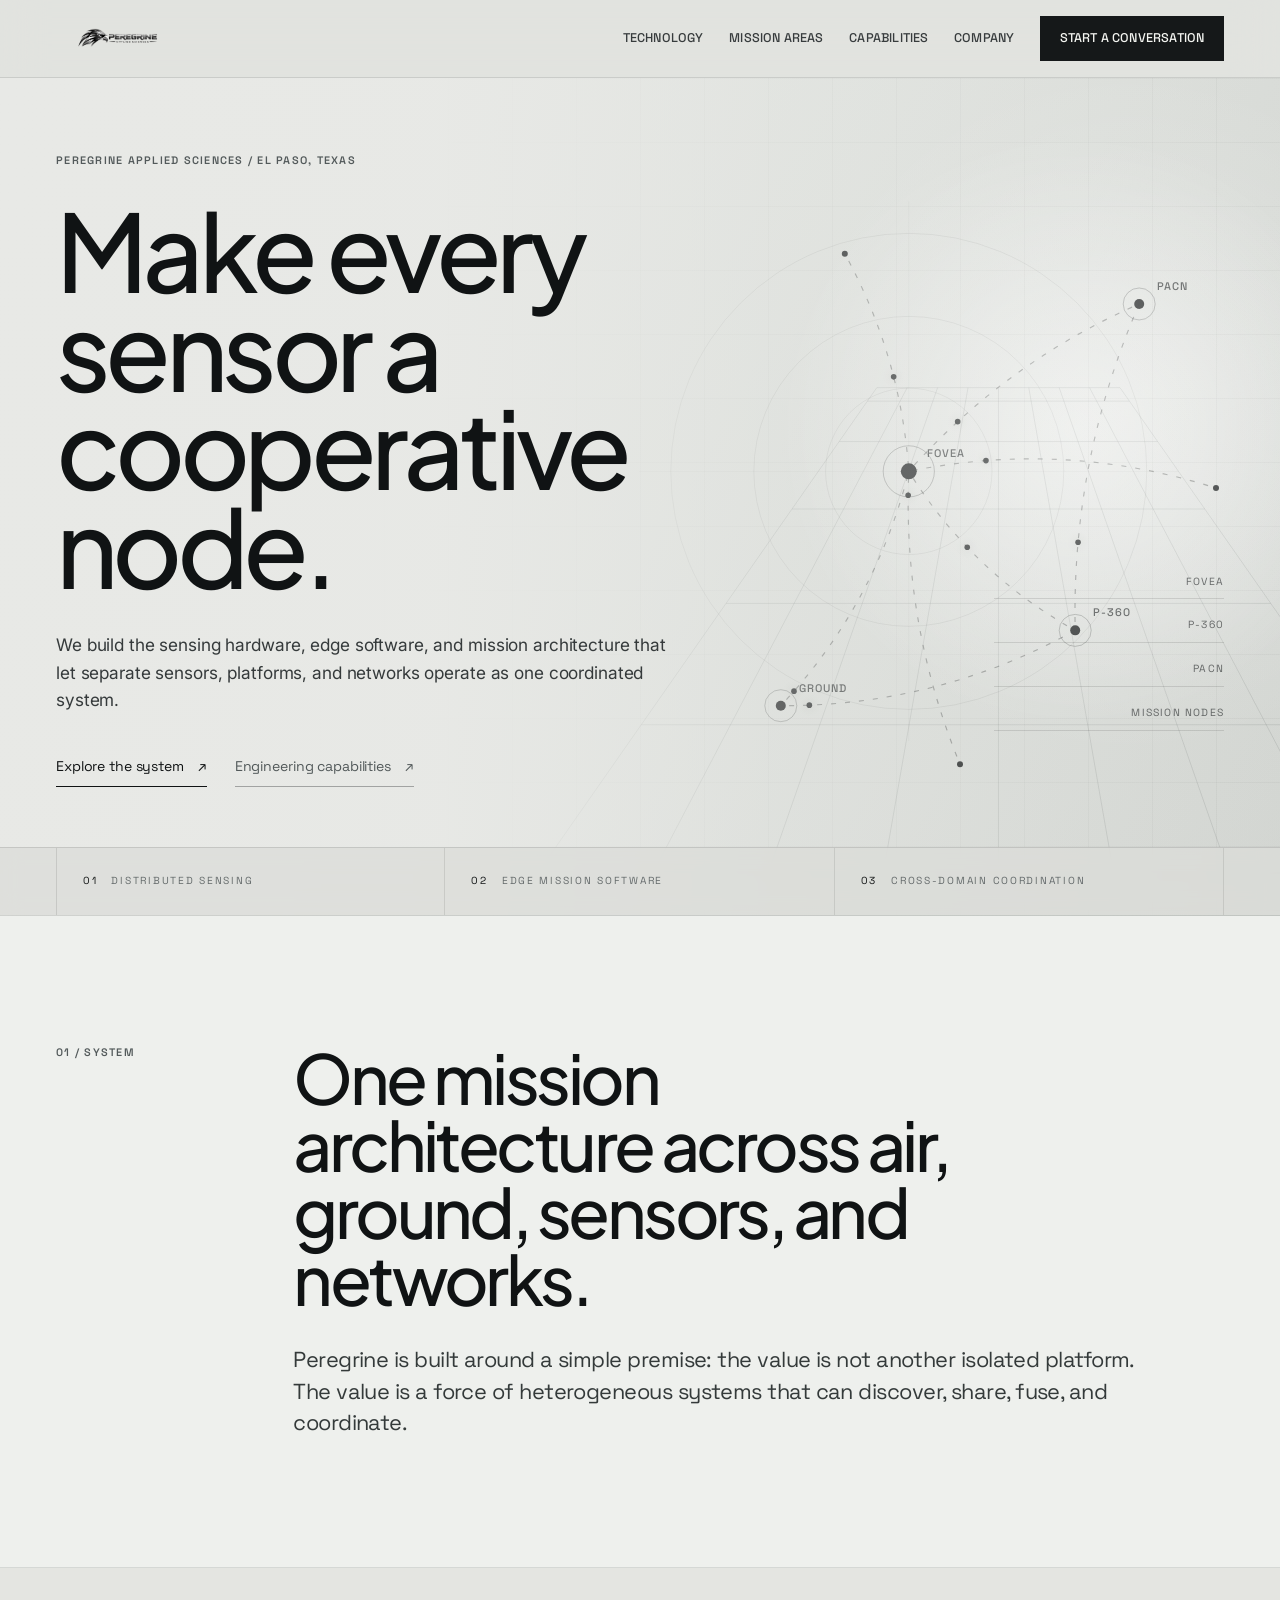
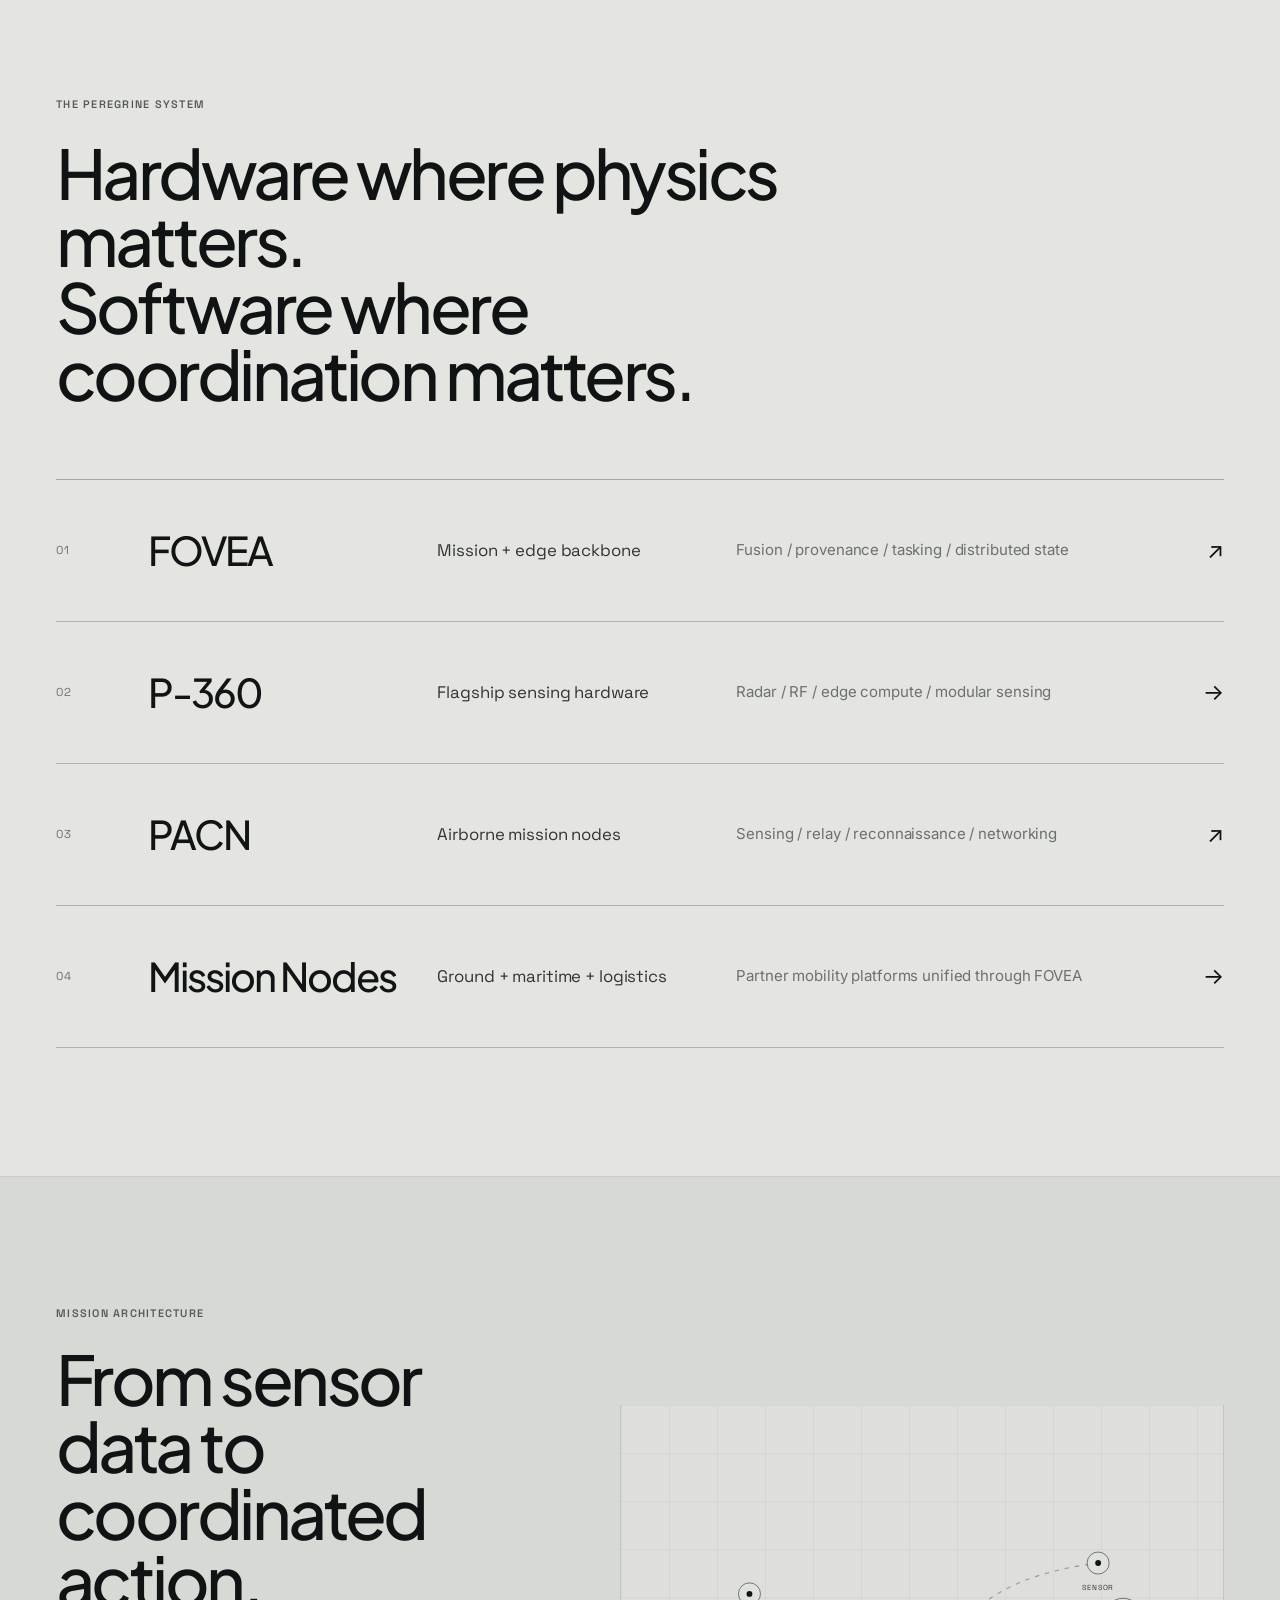
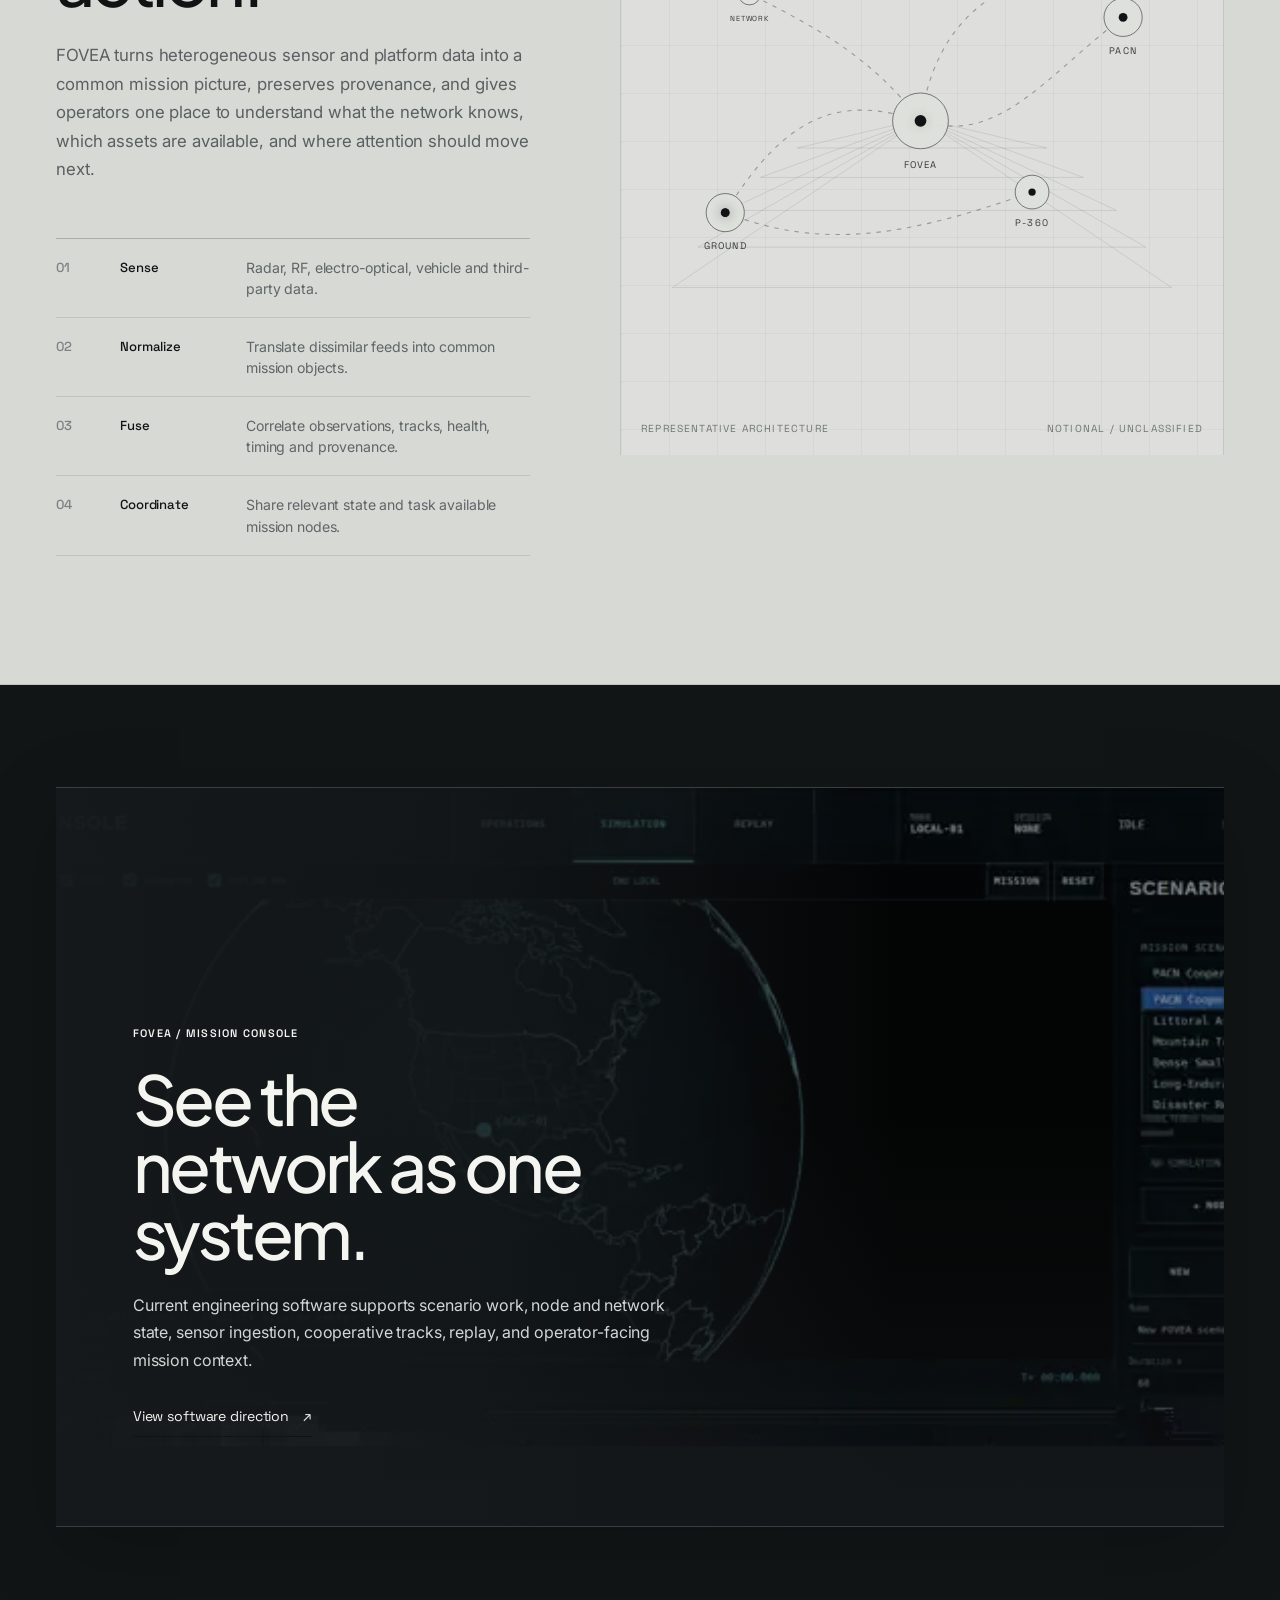
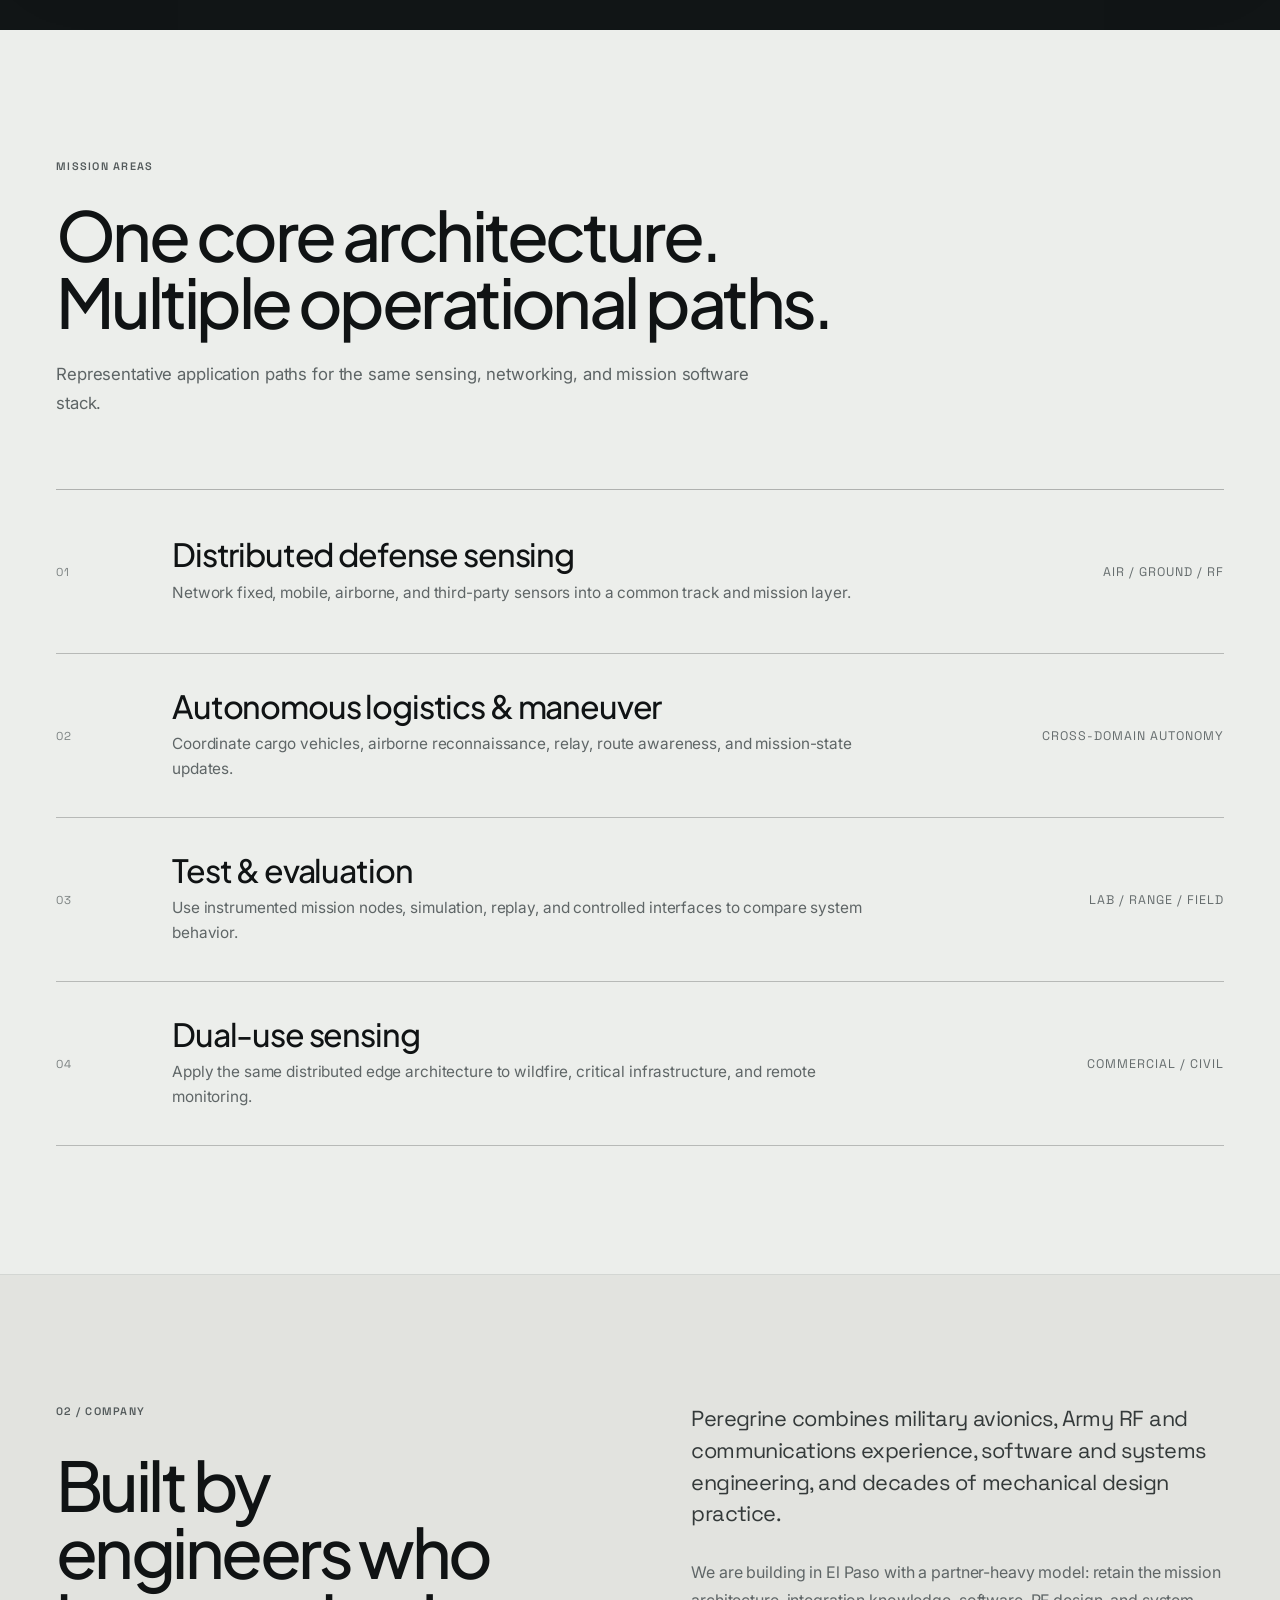
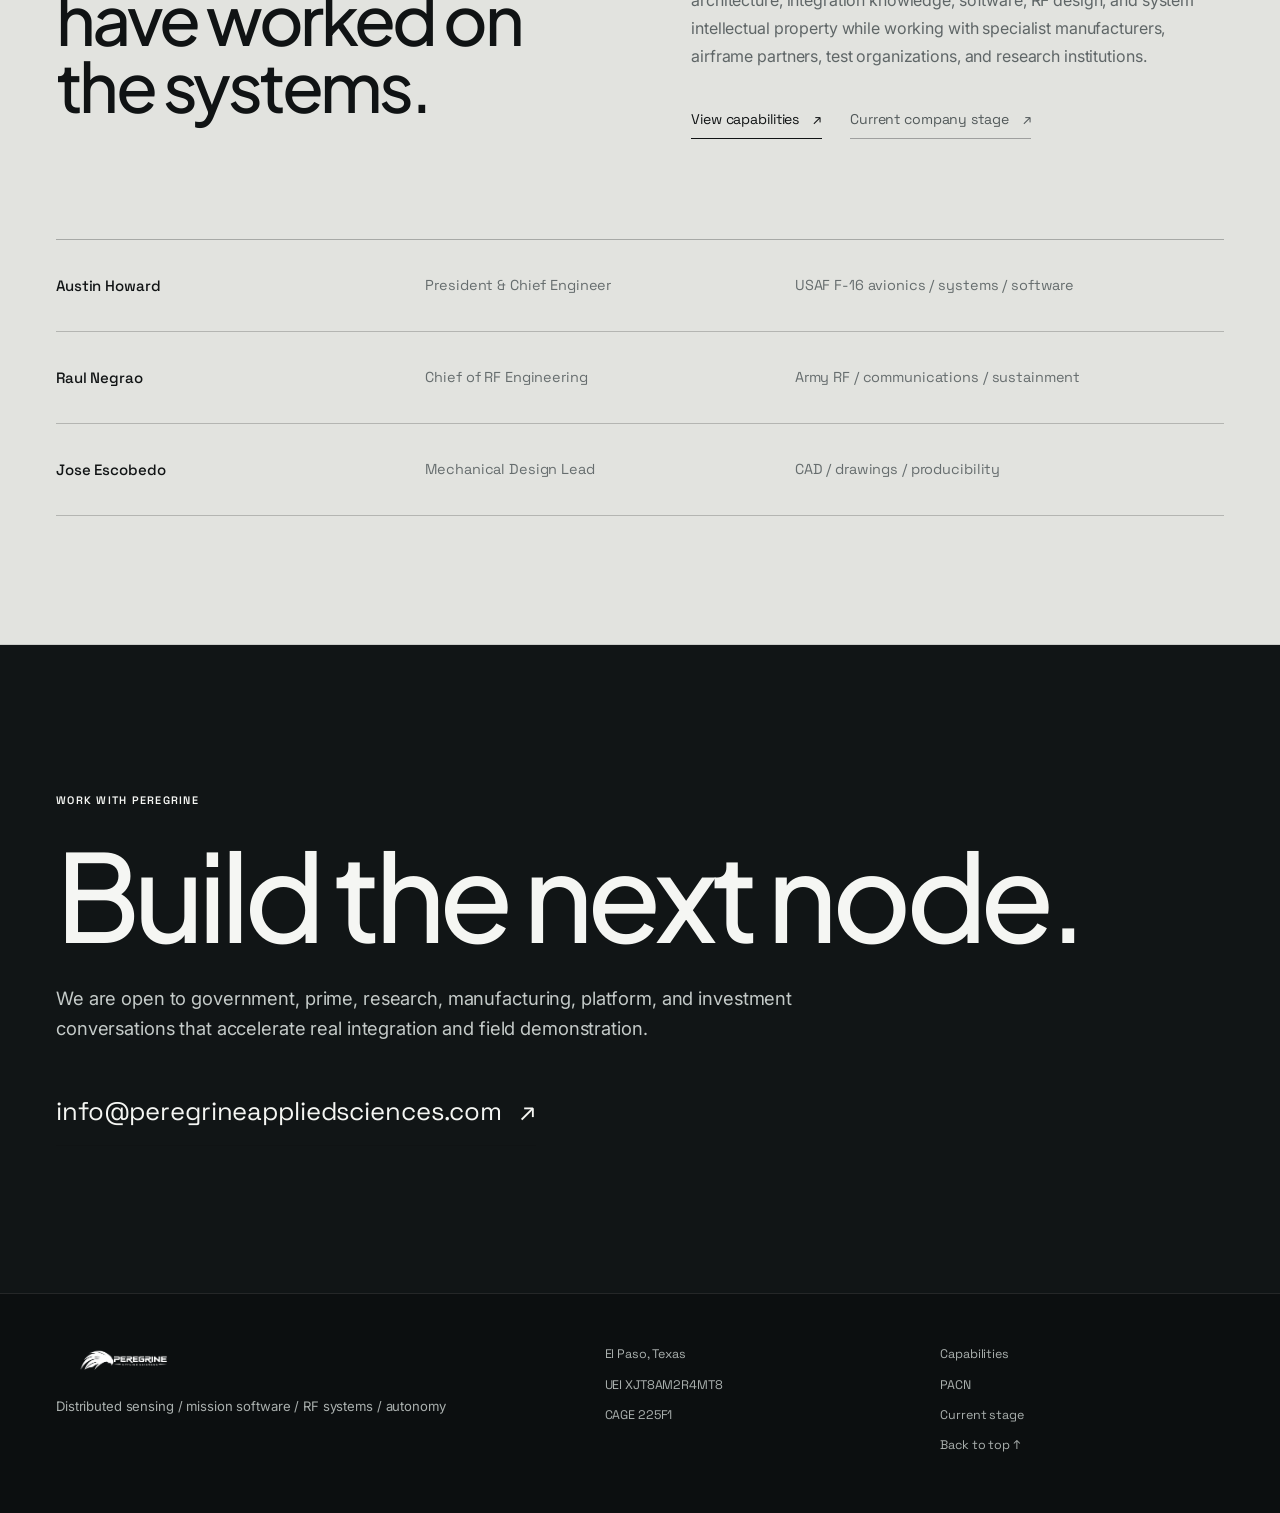
==== commit 14e642da: "Normalize typography and browser theme metadata" ====
--- a/index.html
+++ b/index.html
@@ -4,7 +4,7 @@
   <meta charset="utf-8" />
   <meta name="viewport" content="width=device-width, initial-scale=1" />
   <meta name="description" content="Peregrine Applied Sciences builds distributed sensing, mission software, RF systems, and autonomous mission-node architectures for defense and dual-use operations." />
-  <meta name="theme-color" content="#202427" />
+  <meta name="theme-color" content="#e2e3df" />
   <title>Peregrine Applied Sciences | Distributed Sensing & Mission Systems</title>
   <link rel="icon" href="favicon.ico" sizes="any" />
   <link rel="icon" type="image/png" sizes="32x32" href="assets/favicon-32x32.png" />
--- a/styles.css
+++ b/styles.css
@@ -1,313 +1,2044 @@
+@import url('https://fonts.googleapis.com/css2?family=Inter:wght@400;500;600;700&family=Plus+Jakarta+Sans:wght@400;500;600;700&family=Space+Grotesk:wght@400;500;600&display=swap');
+
 :root {
-  --bg: #071018;
-  --panel: rgba(10, 20, 30, 0.84);
-  --panel-strong: rgba(8, 16, 24, 0.96);
-  --line: rgba(95, 185, 224, 0.22);
-  --line-strong: rgba(101, 211, 255, 0.45);
-  --text: #ebf6fb;
-  --muted: #a8bfcc;
-  --soft: #c8d9e2;
-  --accent: #67ddff;
-  --accent-2: #7effb7;
-  --danger: #d45151;
-  --shadow: 0 20px 45px rgba(0, 0, 0, 0.28);
-  --radius: 18px;
-  --shell: min(1180px, calc(100vw - 48px));
+  --bg: #202427;
+  --bg-deep: #191d20;
+  --bg-soft: #292e31;
+  --panel: #252a2d;
+  --panel-2: #2c3134;
+  --line: rgba(240, 242, 242, 0.22);
+  --line-soft: rgba(240, 242, 242, 0.10);
+  --line-faint: rgba(240, 242, 242, 0.06);
+  --text: #f4f5f3;
+  --text-soft: #d8dcdd;
+  --muted: #a8afb2;
+  --muted-2: #858e92;
+  --accent: #f4f5f3;
+  --black: #0d0f10;
+  --display: 'Plus Jakarta Sans', 'Inter', sans-serif;
+  --technical: 'Space Grotesk', 'Inter', sans-serif;
+  --body: 'Inter', sans-serif;
+  --shell: min(1450px, calc(100vw - 112px));
+  --header-h: 86px;
 }
 
 * { box-sizing: border-box; }
-html { scroll-behavior: smooth; }
+
+html {
+  scroll-behavior: smooth;
+  background: var(--bg);
+}
+
 body {
   margin: 0;
-  font-family: 'Inter', sans-serif;
+  min-height: 100vh;
+  overflow-x: hidden;
+  background: var(--bg);
   color: var(--text);
-  background:
-    radial-gradient(circle at top, rgba(17, 55, 75, 0.32), transparent 38%),
-    linear-gradient(180deg, #081019 0%, #071018 40%, #09131d 100%);
-}
-body::before {
-  content: '';
-  position: fixed;
-  inset: 0;
-  background: linear-gradient(180deg, rgba(6, 12, 18, 0.1), rgba(6, 12, 18, 0.56));
-  pointer-events: none;
-  z-index: -1;
-}
-a { color: var(--text); text-decoration: none; }
-p { color: var(--muted); line-height: 1.7; margin: 0; }
-h1, h2, h3 { margin: 0 0 14px; line-height: 1.1; letter-spacing: -0.03em; }
-h1 { font-size: clamp(2.8rem, 6vw, 5rem); font-weight: 800; }
-h2 { font-size: clamp(1.9rem, 3vw, 3rem); font-weight: 700; }
-h3 { font-size: 1.15rem; font-weight: 700; }
-ul { margin: 0; padding-left: 20px; color: var(--muted); }
-li { margin: 0 0 10px; }
-
-.shell { width: var(--shell); margin: 0 auto; }
+  font-family: var(--body);
+  font-size: 16px;
+  line-height: 1.55;
+  text-rendering: optimizeLegibility;
+  -webkit-font-smoothing: antialiased;
+}
+
+::selection {
+  background: var(--text);
+  color: var(--black);
+}
+
+a {
+  color: inherit;
+  text-decoration: none;
+}
+
+button,
+input,
+textarea,
+select {
+  font: inherit;
+}
+
+img {
+  max-width: 100%;
+}
+
+p {
+  margin: 0;
+  color: var(--muted);
+}
+
+h1, h2, h3, h4 {
+  margin: 0;
+  font-family: var(--display);
+  font-weight: 500;
+  letter-spacing: -0.045em;
+  line-height: 1.02;
+}
+
+h1 {
+  font-size: clamp(4rem, 8.35vw, 9rem);
+  max-width: 11ch;
+}
+
+h2 {
+  font-size: clamp(2.6rem, 5vw, 5.5rem);
+  max-width: 14ch;
+}
+
+h3 {
+  font-size: clamp(1.35rem, 2vw, 2rem);
+}
+
+.shell {
+  width: var(--shell);
+  margin-inline: auto;
+}
+
 .grid-overlay {
-  position: fixed;
-  inset: 0;
-  pointer-events: none;
-  background-image:
-    linear-gradient(rgba(78, 148, 178, 0.035) 1px, transparent 1px),
-    linear-gradient(90deg, rgba(78, 148, 178, 0.035) 1px, transparent 1px);
-  background-size: 34px 34px;
-  mask-image: linear-gradient(180deg, rgba(0,0,0,0.45), rgba(0,0,0,0.08));
-}
-
+  display: none;
+}
+
+/* Header */
 .site-header {
   position: sticky;
   top: 0;
-  z-index: 40;
-  display: flex;
+  z-index: 80;
+  width: 100%;
+  min-height: var(--header-h);
+  display: grid;
+  grid-template-columns: minmax(250px, .9fr) 1.8fr;
   align-items: center;
-  justify-content: space-between;
-  gap: 24px;
-  padding: 16px 24px;
-  background: rgba(7, 16, 24, 0.84);
-  backdrop-filter: blur(16px);
-  border-bottom: 1px solid var(--line);
-}
-.brand-logo { height: 42px; width: auto; display: block; }
-.menu-toggle {
-  display: none;
-  border: 1px solid var(--line-strong);
-  background: rgba(8, 16, 24, 0.9);
-  color: var(--text);
-  font: 600 0.95rem 'Inter', sans-serif;
-  padding: 12px 16px;
-  border-radius: 12px;
-}
+  gap: 40px;
+  padding: 0 56px;
+  background: rgba(32, 36, 39, .95);
+  border-bottom: 1px solid var(--line-soft);
+  backdrop-filter: blur(14px);
+}
+
+.brand {
+  display: inline-flex;
+  width: fit-content;
+  align-items: center;
+}
+
+.brand-logo,
+.footer-logo {
+  display: block;
+  width: auto;
+  filter: grayscale(1) brightness(0) invert(1);
+  object-fit: contain;
+}
+
+.brand-logo {
+  height: 38px;
+  max-width: 265px;
+}
+
 .site-nav {
   display: flex;
   align-items: center;
-  gap: 8px;
-  flex-wrap: wrap;
-}
+  justify-content: flex-end;
+  gap: clamp(12px, 2vw, 34px);
+}
+
 .site-nav a {
-  color: var(--soft);
+  position: relative;
+  padding: 13px 0;
+  color: var(--text-soft);
+  font-family: var(--technical);
   font-size: 0.96rem;
   font-weight: 500;
-  padding: 11px 14px;
-  border-radius: 12px;
-  transition: 0.18s ease;
-}
+  letter-spacing: -0.015em;
+  transition: color .18s ease;
+}
+
+.site-nav a:not(.nav-cta)::after {
+  content: '';
+  position: absolute;
+  left: 0;
+  right: 100%;
+  bottom: 5px;
+  height: 1px;
+  background: var(--text);
+  transition: right .2s ease;
+}
+
 .site-nav a:hover,
 .site-nav a.active {
   color: var(--text);
-  background: rgba(103, 221, 255, 0.08);
-}
+}
+
+.site-nav a:not(.nav-cta):hover::after,
+.site-nav a.active:not(.nav-cta)::after {
+  right: 0;
+}
+
 .site-nav .nav-cta {
-  border: 1px solid var(--line-strong);
+  min-width: 210px;
+  padding: 14px 22px;
+  text-align: center;
   color: var(--text);
-}
-
-.hero { position: relative; overflow: hidden; }
-.hero-globe { min-height: min(860px, 100vh); display: flex; align-items: stretch; }
-.hero-globe-stage { position: absolute; inset: 0; }
-#heroGlobeCanvas { width: 100%; height: 100%; display: block; }
-.hero-shade {
+  border: 1px solid var(--text-soft);
+  transition: background .18s ease, color .18s ease;
+}
+
+.site-nav .nav-cta:hover {
+  background: var(--text);
+  color: var(--black);
+}
+
+.menu-toggle {
+  display: none;
+}
+
+/* Hero */
+.hero {
+  position: relative;
+}
+
+.hero-routing {
+  min-height: calc(100vh - var(--header-h));
+  overflow: hidden;
+  border-bottom: 1px solid var(--line-soft);
+}
+
+#routingCanvas {
+  position: absolute;
+  inset: 0;
+  width: 100%;
+  height: 100%;
+  opacity: .95;
+}
+
+.hero-noise {
+  position: absolute;
+  inset: 0;
+  pointer-events: none;
+  opacity: .15;
+  background-image:
+    radial-gradient(circle at 35% 35%, rgba(255,255,255,.04), transparent 28%),
+    linear-gradient(90deg, rgba(32,36,39,.96) 0%, rgba(32,36,39,.82) 37%, rgba(32,36,39,.25) 68%, rgba(32,36,39,.05) 100%);
+}
+
+.hero-shell {
+  position: relative;
+  z-index: 2;
+  width: var(--shell);
+  min-height: calc(100vh - var(--header-h));
+  margin-inline: auto;
+  display: grid;
+  grid-template-columns: minmax(0, 1.05fr) minmax(300px, .95fr);
+  align-items: center;
+  gap: 48px;
+  padding: 82px 0 142px;
+}
+
+.hero-copywrap {
+  max-width: 850px;
+}
+
+.eyebrow,
+.kicker,
+.section-index,
+.card-kicker,
+.card-label,
+.founder-meta,
+.hero-rail,
+.hero-meta,
+.visual-caption,
+.system-number,
+.mission-index,
+.fact-card span,
+.timeline-item strong {
+  font-family: var(--technical);
+  text-transform: uppercase;
+  letter-spacing: .08em;
+}
+
+.eyebrow,
+.kicker,
+.section-index {
+  color: var(--text-soft);
+  font-size: .77rem;
+  font-weight: 500;
+}
+
+.eyebrow {
+  margin-bottom: 28px;
+}
+
+.hero-copy {
+  max-width: 720px;
+  margin-top: 34px;
+  color: var(--text-soft);
+  font-size: clamp(1.05rem, 1.4vw, 1.35rem);
+  line-height: 1.55;
+}
+
+.hero-actions {
+  display: flex;
+  align-items: center;
+  flex-wrap: wrap;
+  gap: 28px;
+  margin-top: 42px;
+}
+
+.text-link {
+  display: inline-flex;
+  gap: 14px;
+  align-items: center;
+  color: var(--muted);
+  font-family: var(--technical);
+  font-size: .98rem;
+  border-bottom: 1px solid var(--line);
+  padding-bottom: 8px;
+  transition: color .18s ease, border-color .18s ease;
+}
+
+.text-link.strong {
+  color: var(--text);
+}
+
+.text-link:hover {
+  color: var(--text);
+  border-color: var(--text);
+}
+
+.text-link span {
+  transition: transform .18s ease;
+}
+
+.text-link:hover span {
+  transform: translate(3px, -3px);
+}
+
+.hero-rail {
+  justify-self: end;
+  align-self: end;
+  display: grid;
+  gap: 10px;
+  min-width: 230px;
+  padding-bottom: 56px;
+  color: rgba(244,245,243,.62);
+  font-size: .76rem;
+  text-align: right;
+}
+
+.hero-rail span {
+  border-bottom: 1px solid var(--line-soft);
+  padding: 8px 0;
+}
+
+.hero-meta {
+  position: absolute;
+  left: 0;
+  right: 0;
+  bottom: 0;
+  z-index: 3;
+  min-height: 78px;
+  display: grid;
+  grid-template-columns: repeat(3, 1fr);
+  padding: 0 56px;
+  border-top: 1px solid var(--line-soft);
+  background: rgba(24,28,30,.48);
+}
+
+.hero-meta div {
+  display: flex;
+  align-items: center;
+  gap: 14px;
+  padding: 0 26px;
+  color: var(--muted);
+  font-size: .72rem;
+  border-right: 1px solid var(--line-soft);
+}
+
+.hero-meta div:first-child {
+  border-left: 1px solid var(--line-soft);
+}
+
+.hero-meta span {
+  color: var(--text);
+}
+
+/* Sections */
+.section {
+  position: relative;
+  padding: clamp(96px, 10vw, 170px) 0;
+  border-bottom: 1px solid var(--line-soft);
+}
+
+.section-dark {
+  background: var(--bg-deep);
+}
+
+.statement-section {
+  background: var(--bg-soft);
+}
+
+.split-statement {
+  display: grid;
+  grid-template-columns: .6fr 2.4fr;
+  gap: 60px;
+}
+
+.split-statement h2 {
+  max-width: 16ch;
+}
+
+.large-copy {
+  max-width: 850px;
+  margin-top: 32px;
+  color: var(--text-soft);
+  font-family: var(--technical);
+  font-size: clamp(1.15rem, 1.8vw, 1.8rem);
+  line-height: 1.45;
+  letter-spacing: -.025em;
+}
+
+.section-intro {
+  display: grid;
+  grid-template-columns: 1fr;
+  gap: 25px;
+  margin-bottom: 64px;
+}
+
+.section-intro h2 {
+  max-width: 16ch;
+}
+
+.section-lead,
+.page-lead {
+  max-width: 720px;
+  color: var(--muted);
+  font-size: 1.05rem;
+  line-height: 1.7;
+}
+
+/* System stack */
+.system-section {
+  background: var(--bg);
+}
+
+.system-stack {
+  border-top: 1px solid var(--line);
+}
+
+.system-row {
+  min-height: 128px;
+  display: grid;
+  grid-template-columns: 72px 1.05fr 1.15fr 1.7fr 40px;
+  align-items: center;
+  gap: 28px;
+  border-bottom: 1px solid var(--line);
+  color: var(--text);
+  cursor: default;
+  transition: background .2s ease, padding .2s ease;
+}
+
+a.system-row {
+  cursor: pointer;
+}
+
+.system-row:hover {
+  background: rgba(244,245,243,.045);
+  padding-inline: 18px;
+}
+
+.system-number {
+  color: var(--muted-2);
+  font-size: .72rem;
+}
+
+.system-name {
+  font-family: var(--display);
+  font-size: clamp(1.7rem, 3vw, 3.25rem);
+  font-weight: 500;
+  letter-spacing: -.05em;
+}
+
+.system-description {
+  color: var(--text-soft);
+  font-family: var(--technical);
+  font-size: 1.05rem;
+}
+
+.system-detail {
+  color: var(--muted);
+  font-size: .94rem;
+}
+
+.system-arrow {
+  color: var(--text);
+  font-size: 1.4rem;
+  text-align: right;
+}
+
+/* Architecture */
+.mission-architecture {
+  background: var(--bg-deep);
+}
+
+.architecture-grid {
+  display: grid;
+  grid-template-columns: minmax(380px, .9fr) minmax(520px, 1.1fr);
+  gap: clamp(50px, 7vw, 110px);
+  align-items: center;
+}
+
+.architecture-copy h2 {
+  max-width: 10ch;
+  margin: 22px 0 28px;
+}
+
+.architecture-copy > p:not(.kicker) {
+  max-width: 600px;
+  color: var(--muted);
+  font-size: 1.05rem;
+  line-height: 1.7;
+}
+
+.architecture-steps {
+  margin-top: 54px;
+  border-top: 1px solid var(--line);
+}
+
+.architecture-steps > div {
+  display: grid;
+  grid-template-columns: 48px 110px 1fr;
+  gap: 16px;
+  align-items: start;
+  padding: 18px 0;
+  border-bottom: 1px solid var(--line-soft);
+}
+
+.architecture-steps span,
+.architecture-steps strong {
+  font-family: var(--technical);
+  font-size: .82rem;
+  font-weight: 500;
+}
+
+.architecture-steps span {
+  color: var(--muted-2);
+}
+
+.architecture-steps p {
+  font-size: .88rem;
+  line-height: 1.5;
+}
+
+.architecture-visual {
+  position: relative;
+  min-height: 620px;
+  border-left: 1px solid var(--line-soft);
+  border-right: 1px solid var(--line-soft);
+  overflow: hidden;
+  background:
+    linear-gradient(rgba(255,255,255,.018) 1px, transparent 1px),
+    linear-gradient(90deg, rgba(255,255,255,.018) 1px, transparent 1px);
+  background-size: 48px 48px;
+}
+
+.architecture-visual svg {
+  width: 100%;
+  height: auto;
+  min-height: 620px;
+  display: block;
+}
+
+.perspective-grid path {
+  fill: none;
+  stroke: rgba(244,245,243,.12);
+  stroke-width: 1;
+}
+
+.route-paths path {
+  fill: none;
+  stroke: url(#routeFade);
+  stroke-width: 1.5;
+  stroke-dasharray: 6 8;
+  animation: routeDash 14s linear infinite;
+}
+
+.mission-node circle {
+  fill: rgba(32,36,39,.9);
+  stroke: rgba(244,245,243,.62);
+  stroke-width: 1.2;
+}
+
+.mission-node .node-core {
+  fill: var(--text);
+  stroke: none;
+}
+
+.mission-node text {
+  fill: var(--text-soft);
+  font-family: var(--technical);
+  font-size: 13px;
+  letter-spacing: .12em;
+  text-anchor: middle;
+}
+
+.mission-node.minor text {
+  font-size: 10px;
+}
+
+.route-pulse {
+  fill: var(--text);
+  filter: drop-shadow(0 0 8px rgba(244,245,243,.75));
+}
+
+.p1 {
+  offset-path: path('M142 458 C230 315 305 300 408 333 C515 368 580 270 684 192');
+  animation: routeTravel 4.7s linear infinite;
+}
+
+.p2 {
+  offset-path: path('M408 333 C430 190 515 135 650 118');
+  animation: routeTravel 5.8s linear 1.1s infinite;
+}
+
+.p3 {
+  offset-path: path('M142 458 C275 510 390 490 560 430');
+  animation: routeTravel 4.2s linear 2.1s infinite;
+}
+
+.visual-caption {
+  position: absolute;
+  left: 20px;
+  right: 20px;
+  bottom: 18px;
+  display: flex;
+  justify-content: space-between;
+  color: var(--muted-2);
+  font-size: .64rem;
+}
+
+/* Mission console */
+.console-section {
+  background: #15191b;
+}
+
+.console-frame {
+  position: relative;
+  min-height: 720px;
+  overflow: hidden;
+  border-top: 1px solid var(--line);
+  border-bottom: 1px solid var(--line);
+  background: #101314;
+}
+
+.console-frame img {
+  width: 100%;
+  min-height: 720px;
+  object-fit: cover;
+  object-position: center;
+  display: block;
+  image-rendering: auto;
+  filter: grayscale(.25) contrast(1.08) brightness(.68);
+  transform: scale(1.02);
+}
+
+.console-frame::after {
+  content: '';
   position: absolute;
   inset: 0;
   background:
-    linear-gradient(90deg, rgba(6, 12, 18, 0.88) 0%, rgba(6, 12, 18, 0.72) 33%, rgba(6, 12, 18, 0.28) 65%, rgba(6, 12, 18, 0.45) 100%),
-    linear-gradient(180deg, rgba(8, 18, 27, 0.18), rgba(8, 18, 27, 0.72));
-}
-.hero-layout {
-  position: relative;
+    linear-gradient(90deg, rgba(21,25,27,.98) 0%, rgba(21,25,27,.82) 36%, rgba(21,25,27,.18) 72%, rgba(21,25,27,.18)),
+    linear-gradient(0deg, rgba(21,25,27,.45), transparent 55%);
+}
+
+.console-overlay {
+  position: absolute;
   z-index: 2;
+  left: clamp(30px, 6vw, 90px);
+  bottom: clamp(38px, 7vw, 100px);
+  width: min(570px, calc(100% - 60px));
+}
+
+.console-overlay h2 {
+  max-width: 9ch;
+  margin: 22px 0 26px;
+}
+
+.console-overlay p:not(.kicker) {
+  max-width: 540px;
+  margin-bottom: 30px;
+  color: var(--text-soft);
+  font-size: 1rem;
+  line-height: 1.7;
+}
+
+/* Mission areas */
+.mission-section {
+  background: var(--bg-soft);
+}
+
+.mission-list {
+  border-top: 1px solid var(--line);
+}
+
+.mission-item {
+  min-height: 150px;
+  display: grid;
+  grid-template-columns: 82px 1fr 250px;
+  gap: 34px;
+  align-items: center;
+  border-bottom: 1px solid var(--line);
+}
+
+.mission-index {
+  color: var(--muted-2);
+  font-size: .72rem;
+}
+
+.mission-item h3 {
+  margin-bottom: 10px;
+  font-size: clamp(1.45rem, 2.5vw, 2.55rem);
+}
+
+.mission-item p {
+  max-width: 720px;
+  font-size: .96rem;
+}
+
+.mission-item > span {
+  color: var(--muted);
+  font-family: var(--technical);
+  font-size: .78rem;
+  text-align: right;
+  text-transform: uppercase;
+  letter-spacing: .08em;
+}
+
+/* Company */
+.company-section {
+  background: var(--bg);
+}
+
+.company-grid {
+  display: grid;
+  grid-template-columns: 1fr 1fr;
+  gap: clamp(60px, 8vw, 130px);
+}
+
+.company-grid h2 {
+  max-width: 10ch;
+  margin-top: 30px;
+}
+
+.company-copy > p:not(.large-copy) {
+  max-width: 680px;
+  margin-top: 28px;
+  color: var(--muted);
+  font-size: 1rem;
+  line-height: 1.75;
+}
+
+.company-copy .large-copy {
+  margin-top: 0;
+}
+
+.company-links {
+  display: flex;
+  flex-wrap: wrap;
+  gap: 28px;
+  margin-top: 38px;
+}
+
+.founder-lines {
+  margin-top: 100px;
+  border-top: 1px solid var(--line);
+}
+
+.founder-line {
+  display: grid;
+  grid-template-columns: 1fr 1fr 1.25fr;
+  gap: 26px;
+  align-items: center;
+  min-height: 92px;
+  border-bottom: 1px solid var(--line);
+  font-family: var(--technical);
+}
+
+.founder-line strong {
+  font-weight: 500;
+  color: var(--text);
+}
+
+.founder-line span {
+  color: var(--muted);
+  font-size: .9rem;
+}
+
+/* Contact */
+.contact-section {
+  min-height: 75vh;
   display: flex;
   align-items: center;
-  min-height: min(860px, 100vh);
-  padding: 120px 0 90px;
-}
-.hero-copywrap { width: min(620px, 100%); }
+  background: #171b1d;
+}
+
+.contact-hero h2 {
+  max-width: none;
+  margin: 24px 0 30px;
+  font-size: clamp(4rem, 9.5vw, 10rem);
+}
+
+.contact-hero > p:not(.kicker) {
+  max-width: 760px;
+  color: var(--text-soft);
+  font-size: 1.15rem;
+  line-height: 1.65;
+}
+
+.contact-email {
+  display: inline-flex;
+  align-items: center;
+  gap: 18px;
+  margin-top: 48px;
+  padding-bottom: 12px;
+  color: var(--text);
+  font-family: var(--technical);
+  font-size: clamp(1.1rem, 2vw, 1.8rem);
+  border-bottom: 1px solid var(--text);
+}
+
+.contact-email span {
+  transition: transform .2s ease;
+}
+
+.contact-email:hover span {
+  transform: translate(4px, -4px);
+}
+
+/* Footer */
+.site-footer {
+  padding: 50px 0 58px;
+  background: #111416;
+  border-top: 1px solid var(--line-soft);
+}
+
+.footer-grid {
+  display: grid;
+  grid-template-columns: 1.4fr .8fr .8fr;
+  gap: 52px;
+}
+
+.footer-logo {
+  height: 34px;
+  margin-bottom: 18px;
+}
+
+.site-footer p {
+  max-width: 460px;
+  font-size: .82rem;
+}
+
+.footer-meta,
+.footer-links {
+  display: grid;
+  align-content: start;
+  gap: 10px;
+  color: var(--muted);
+  font-family: var(--technical);
+  font-size: .78rem;
+}
+
+.footer-links a:hover {
+  color: var(--text);
+}
+
+/* Reusable / legacy page styling */
+.page-hero,
+.page-hero-tight {
+  padding: clamp(100px, 11vw, 170px) 0 72px;
+  border-bottom: 1px solid var(--line-soft);
+  background: var(--bg-soft);
+}
+
+.page-hero-tight {
+  padding-bottom: 64px;
+}
+
+.page-hero h1,
+.page-hero-tight h1 {
+  max-width: 12ch;
+  margin-top: 20px;
+  font-size: clamp(3.4rem, 7vw, 7.5rem);
+}
+
+.page-lead {
+  margin-top: 28px;
+}
+
+.section-head {
+  display: grid;
+  gap: 18px;
+  margin-bottom: 48px;
+}
+
+.split-head {
+  grid-template-columns: 1.2fr .8fr;
+  gap: 48px;
+  align-items: end;
+}
+
+.info-grid,
+.program-grid,
+.feature-grid,
+.founder-grid,
+.fact-grid {
+  display: grid;
+  gap: 1px;
+  background: var(--line-soft);
+  border: 1px solid var(--line-soft);
+}
+
+.three-up,
+.program-grid,
+.founder-grid-three {
+  grid-template-columns: repeat(3, minmax(0, 1fr));
+}
+
+.two-up,
+.feature-grid {
+  grid-template-columns: repeat(2, minmax(0, 1fr));
+}
+
+.fact-grid {
+  grid-template-columns: repeat(4, minmax(0, 1fr));
+}
+
+.info-card,
+.program-card,
+.feature-card,
+.founder-card,
+.contact-card,
+.pdf-card,
+.fact-card,
+.notice-card,
+.media-card {
+  border: 0;
+  border-radius: 0;
+  background: var(--panel);
+  box-shadow: none;
+}
+
+.info-card,
+.program-card,
+.feature-card,
+.founder-card,
+.notice-card {
+  min-height: 250px;
+  padding: 32px;
+}
+
+.info-card h3,
+.program-card h3,
+.feature-card h3,
+.founder-card h3 {
+  margin-bottom: 16px;
+}
+
+.card-kicker,
+.card-label,
+.founder-meta {
+  display: inline-block;
+  margin-bottom: 24px;
+  color: var(--muted-2);
+  font-size: .68rem;
+}
+
+.program-card a,
+.contact-card a {
+  display: inline-flex;
+  margin-top: 22px;
+  color: var(--text);
+  font-family: var(--technical);
+  border-bottom: 1px solid var(--line);
+}
+
+.button {
+  display: inline-flex;
+  min-height: 48px;
+  align-items: center;
+  justify-content: center;
+  padding: 0 20px;
+  border: 1px solid var(--text-soft);
+  border-radius: 0;
+  color: var(--text);
+  background: transparent;
+  font-family: var(--technical);
+  font-size: .9rem;
+  transition: background .18s ease, color .18s ease;
+}
+
+.button:hover,
+.button.primary {
+  background: var(--text);
+  color: var(--black);
+}
+
+.button.primary:hover {
+  background: transparent;
+  color: var(--text);
+}
+
+.button.ghost {
+  background: transparent;
+}
+
+.contact-layout {
+  display: grid;
+  grid-template-columns: 1fr 420px;
+  gap: 60px;
+}
+
+.contact-card {
+  padding: 30px;
+}
+
+.contact-logo-stage {
+  padding-bottom: 18px;
+  margin-bottom: 14px;
+  border-bottom: 1px solid var(--line-soft);
+}
+
+.contact-logo {
+  width: min(240px, 100%);
+  filter: grayscale(1) brightness(0) invert(1);
+}
+
+.pdf-card {
+  padding: 24px;
+}
+
+.pdf-actions {
+  display: flex;
+  gap: 12px;
+  flex-wrap: wrap;
+  margin-bottom: 20px;
+}
+
+.pdf-frame {
+  width: 100%;
+  min-height: 840px;
+  border: 1px solid var(--line-soft);
+  border-radius: 0;
+  background: white;
+}
+
+.fact-card {
+  min-height: 170px;
+  padding: 24px;
+}
+
+.fact-card span {
+  color: var(--muted-2);
+  font-size: .68rem;
+}
+
+.fact-card strong {
+  font-family: var(--technical);
+  font-weight: 500;
+}
+
+.timeline-list {
+  display: grid;
+  border-top: 1px solid var(--line);
+}
+
+.timeline-item {
+  display: grid;
+  grid-template-columns: 70px 1fr;
+  gap: 20px;
+  padding: 22px 0;
+  border-bottom: 1px solid var(--line-soft);
+}
+
+.timeline-item strong {
+  color: var(--muted-2);
+  font-size: .7rem;
+}
+
+.timeline-item span {
+  color: var(--muted);
+}
+
+.media-card {
+  overflow: hidden;
+}
+
+.media-card img {
+  width: 100%;
+  display: block;
+  background: #0f1213;
+}
+
+.media-card figcaption {
+  padding: 16px 0 0;
+  color: var(--muted);
+  font-size: .84rem;
+}
+
+.status-band {
+  border-block: 1px solid var(--line-soft);
+  background: var(--bg-deep);
+}
+
+.status-band .shell {
+  display: grid;
+  grid-template-columns: repeat(3, 1fr);
+}
+
+.status-band-item {
+  padding: 26px 20px;
+  border-right: 1px solid var(--line-soft);
+}
+
+.status-band-item:first-child {
+  border-left: 1px solid var(--line-soft);
+}
+
+.status-band-item span {
+  display: block;
+  margin-bottom: 8px;
+  color: var(--muted-2);
+  font-family: var(--technical);
+  font-size: .68rem;
+  text-transform: uppercase;
+  letter-spacing: .08em;
+}
+
+.status-band-item strong {
+  font-family: var(--technical);
+  font-size: .96rem;
+  font-weight: 500;
+}
+
+.program-media-grid {
+  display: grid;
+  grid-template-columns: 1.2fr .8fr;
+  gap: 1px;
+  background: var(--line-soft);
+}
+
+.program-media-card {
+  min-height: 340px;
+  overflow: hidden;
+  background: var(--panel);
+}
+
+.program-media-card img {
+  width: 100%;
+  height: 100%;
+  min-height: 340px;
+  object-fit: cover;
+  filter: grayscale(.25);
+}
+
+.hero-note,
+.hero-status-strip,
+.hero-copy-secondary {
+  color: var(--muted);
+}
+
+/* Reveal */
+.reveal {
+  opacity: 0;
+  transform: translateY(18px);
+  transition: opacity .7s cubic-bezier(.22,.61,.36,1), transform .7s cubic-bezier(.22,.61,.36,1);
+}
+
+.reveal.visible {
+  opacity: 1;
+  transform: translateY(0);
+}
+
+/* Motion */
+@keyframes routeDash {
+  to { stroke-dashoffset: -120; }
+}
+
+@keyframes routeTravel {
+  0% { offset-distance: 0%; opacity: 0; }
+  8% { opacity: 1; }
+  88% { opacity: 1; }
+  100% { offset-distance: 100%; opacity: 0; }
+}
+
+/* Responsive */
+@media (max-width: 1150px) {
+  :root {
+    --shell: min(100% - 64px, 1200px);
+  }
+
+  .site-header {
+    padding: 0 32px;
+    grid-template-columns: auto 1fr;
+  }
+
+  .site-nav {
+    gap: 18px;
+  }
+
+  .site-nav .nav-cta {
+    min-width: 170px;
+  }
+
+  .hero-meta {
+    padding: 0 32px;
+  }
+
+  .architecture-grid {
+    grid-template-columns: 1fr;
+  }
+
+  .architecture-copy {
+    max-width: 760px;
+  }
+
+  .architecture-visual {
+    min-height: 540px;
+  }
+
+  .system-row {
+    grid-template-columns: 56px .9fr 1fr 1.3fr 30px;
+    gap: 18px;
+  }
+
+  .mission-item {
+    grid-template-columns: 60px 1fr 190px;
+  }
+}
+
+@media (max-width: 900px) {
+  :root {
+    --shell: calc(100% - 40px);
+    --header-h: 72px;
+  }
+
+  .site-header {
+    min-height: var(--header-h);
+    padding: 0 20px;
+    display: flex;
+    justify-content: space-between;
+  }
+
+  .brand-logo {
+    height: 31px;
+    max-width: 220px;
+  }
+
+  .menu-toggle {
+    position: relative;
+    z-index: 102;
+    width: 46px;
+    height: 46px;
+    display: grid;
+    place-items: center;
+    gap: 6px;
+    padding: 13px 10px;
+    border: 1px solid var(--line);
+    border-radius: 0;
+    background: transparent;
+    color: var(--text);
+  }
+
+  .menu-toggle span {
+    width: 22px;
+    height: 1px;
+    display: block;
+    background: currentColor;
+  }
+
+  .site-nav {
+    position: fixed;
+    inset: var(--header-h) 0 auto 0;
+    z-index: 100;
+    display: none;
+    padding: 24px 20px 34px;
+    background: #1a1e20;
+    border-bottom: 1px solid var(--line);
+  }
+
+  .site-nav.open {
+    display: grid;
+  }
+
+  .site-nav a {
+    min-height: 48px;
+    padding: 13px 0;
+    border-bottom: 1px solid var(--line-soft);
+  }
+
+  .site-nav .nav-cta {
+    width: 100%;
+    margin-top: 10px;
+  }
+
+  .hero-shell {
+    grid-template-columns: 1fr;
+    padding: 76px 0 150px;
+  }
+
+  .hero-routing {
+    min-height: 850px;
+  }
+
+  #routingCanvas {
+    opacity: .58;
+  }
+
+  .hero-noise {
+    background:
+      linear-gradient(180deg, rgba(32,36,39,.98) 0%, rgba(32,36,39,.86) 52%, rgba(32,36,39,.18) 100%);
+  }
+
+  .hero-copywrap {
+    align-self: start;
+  }
+
+  .hero-rail {
+    display: none;
+  }
+
+  .hero-meta {
+    grid-template-columns: 1fr;
+    padding: 0 20px;
+    min-height: 120px;
+  }
+
+  .hero-meta div {
+    padding: 9px 0;
+    border-right: 0;
+    border-bottom: 1px solid var(--line-soft);
+  }
+
+  .hero-meta div:first-child {
+    border-left: 0;
+  }
+
+  .split-statement,
+  .company-grid,
+  .split-head,
+  .contact-layout {
+    grid-template-columns: 1fr;
+  }
+
+  .system-row {
+    min-height: auto;
+    grid-template-columns: 44px 1fr 32px;
+    grid-template-areas:
+      "number name arrow"
+      ". desc arrow"
+      ". detail arrow";
+    gap: 7px 16px;
+    padding: 24px 0;
+  }
+
+  .system-row:hover {
+    padding-inline: 10px;
+  }
+
+  .system-number { grid-area: number; }
+  .system-name { grid-area: name; }
+  .system-description { grid-area: desc; }
+  .system-detail { grid-area: detail; }
+  .system-arrow { grid-area: arrow; }
+
+  .mission-item {
+    grid-template-columns: 48px 1fr;
+    padding: 28px 0;
+  }
+
+  .mission-item > span {
+    grid-column: 2;
+    text-align: left;
+  }
+
+  .founder-line {
+    grid-template-columns: 1fr;
+    gap: 5px;
+    padding: 20px 0;
+  }
+
+  .footer-grid {
+    grid-template-columns: 1fr 1fr;
+  }
+
+  .footer-grid > div:first-child {
+    grid-column: 1 / -1;
+  }
+
+  .three-up,
+  .program-grid,
+  .founder-grid-three,
+  .fact-grid {
+    grid-template-columns: repeat(2, minmax(0, 1fr));
+  }
+}
+
+@media (max-width: 620px) {
+  :root {
+    --shell: calc(100% - 28px);
+  }
+
+  h1 {
+    font-size: clamp(3.25rem, 17vw, 5.6rem);
+  }
+
+  h2 {
+    font-size: clamp(2.35rem, 11vw, 4rem);
+  }
+
+  .section {
+    padding: 84px 0;
+  }
+
+  .hero-routing {
+    min-height: 800px;
+  }
+
+  .hero-shell {
+    padding-top: 64px;
+  }
+
+  .eyebrow {
+    max-width: 26ch;
+    line-height: 1.5;
+  }
+
+  .hero-actions {
+    align-items: flex-start;
+    flex-direction: column;
+  }
+
+  .architecture-visual {
+    min-height: 420px;
+  }
+
+  .architecture-visual svg {
+    min-height: 420px;
+  }
+
+  .architecture-steps > div {
+    grid-template-columns: 35px 95px 1fr;
+  }
+
+  .console-frame,
+  .console-frame img {
+    min-height: 620px;
+  }
+
+  .console-frame img {
+    object-position: 62% center;
+  }
+
+  .console-frame::after {
+    background: linear-gradient(0deg, rgba(21,25,27,.97) 0%, rgba(21,25,27,.84) 45%, rgba(21,25,27,.35) 100%);
+  }
+
+  .console-overlay {
+    left: 24px;
+    bottom: 38px;
+    width: calc(100% - 48px);
+  }
+
+  .contact-hero h2 {
+    font-size: 18vw;
+  }
+
+  .footer-grid,
+  .three-up,
+  .program-grid,
+  .founder-grid-three,
+  .two-up,
+  .feature-grid,
+  .fact-grid,
+  .program-media-grid {
+    grid-template-columns: 1fr;
+  }
+
+  .info-card,
+  .program-card,
+  .feature-card,
+  .founder-card,
+  .notice-card {
+    min-height: unset;
+  }
+
+  .status-band .shell {
+    grid-template-columns: 1fr;
+  }
+
+  .status-band-item,
+  .status-band-item:first-child {
+    border-left: 0;
+    border-right: 0;
+    border-bottom: 1px solid var(--line-soft);
+  }
+
+  .pdf-frame {
+    min-height: 600px;
+  }
+}
+
+@media (prefers-reduced-motion: reduce) {
+  html { scroll-behavior: auto; }
+  *,
+  *::before,
+  *::after {
+    animation-duration: .001ms !important;
+    animation-iteration-count: 1 !important;
+    transition-duration: .001ms !important;
+  }
+  .reveal {
+    opacity: 1;
+    transform: none;
+  }
+}
+
+/* ===== 2026 PEREGRINE EDITORIAL / DEFENSE-TECH REDESIGN ===== */
+
+:root {
+  --bg: #e2e3df;
+  --bg-deep: #d1d3cf;
+  --bg-soft: #eceeeb;
+  --panel: #f3f4f1;
+  --panel-2: #daddd8;
+  --line: rgba(15, 18, 19, .22);
+  --line-soft: rgba(15, 18, 19, .11);
+  --line-faint: rgba(15, 18, 19, .055);
+  --text: #101314;
+  --text-soft: #252a2b;
+  --muted: #5f6667;
+  --muted-2: #7b8181;
+  --accent: #111516;
+  --black: #080a0b;
+  --display: 'Plus Jakarta Sans', 'Inter', sans-serif;
+  --technical: 'Space Grotesk', 'Inter', sans-serif;
+  --body: 'Inter', sans-serif;
+  --shell: min(1480px, calc(100vw - 112px));
+  --header-h: 78px;
+}
+
+html, body { background: var(--bg); color: var(--text); }
+
+body {
+  font-size: 15px;
+  line-height: 1.62;
+  letter-spacing: -.008em;
+}
+
+p { color: var(--muted); }
+
+h1, h2, h3, h4 {
+  color: var(--text);
+  font-family: var(--display);
+  font-weight: 500;
+  letter-spacing: -.052em;
+}
+
+h1 { font-size: clamp(4.6rem, 8.4vw, 9.5rem); line-height: .92; }
+h2 { font-size: clamp(2.8rem, 5.35vw, 5.8rem); line-height: .98; }
+h3 { letter-spacing: -.036em; }
+
+.site-header {
+  min-height: var(--header-h);
+  padding: 0 56px;
+  background: rgba(226, 227, 223, .90);
+  border-bottom: 1px solid var(--line-soft);
+  backdrop-filter: blur(22px) saturate(115%);
+}
+
+.brand-logo,
+.footer-logo,
+.contact-logo {
+  filter: grayscale(1) contrast(1.25);
+}
+
+.brand-logo { height: 31px; }
+
+.site-nav { gap: clamp(16px, 2vw, 36px); }
+
+.site-nav a {
+  color: #373c3d;
+  font-size: .79rem;
+  font-weight: 500;
+  letter-spacing: .015em;
+  text-transform: uppercase;
+}
+
+.site-nav a:not(.nav-cta)::after { background: var(--text); }
+
+.site-nav .nav-cta {
+  min-width: 184px;
+  padding: 11px 18px;
+  border: 1px solid #151819;
+  background: #151819;
+  color: #f4f5f1;
+}
+
+.site-nav .nav-cta:hover {
+  background: transparent;
+  color: var(--text);
+}
+
+.hero-routing {
+  min-height: calc(100svh - var(--header-h));
+  background:
+    radial-gradient(circle at 84% 42%, rgba(255,255,255,.55), transparent 25%),
+    linear-gradient(120deg, #e8e9e6 0%, #dde0dc 52%, #d1d4d0 100%);
+}
+
+.hero-routing::before {
+  content: '';
+  position: absolute;
+  inset: 0;
+  pointer-events: none;
+  background:
+    linear-gradient(rgba(16,19,20,.036) 1px, transparent 1px),
+    linear-gradient(90deg, rgba(16,19,20,.036) 1px, transparent 1px);
+  background-size: 64px 64px;
+  mask-image: linear-gradient(to right, transparent 0%, rgba(0,0,0,.55) 38%, #000 100%);
+}
+
+#routingCanvas { opacity: .96; }
+
+.hero-noise {
+  opacity: 1;
+  background:
+    linear-gradient(90deg, rgba(232,233,230,.98) 0%, rgba(232,233,230,.92) 34%, rgba(232,233,230,.36) 60%, rgba(232,233,230,.06) 100%),
+    radial-gradient(circle at 88% 40%, rgba(255,255,255,.28), transparent 28%);
+}
+
+.hero-shell {
+  min-height: calc(100svh - var(--header-h));
+  padding: 74px 0 128px;
+  grid-template-columns: minmax(0, 1.12fr) minmax(320px, .88fr);
+}
+
+.hero-copywrap { max-width: 920px; }
+
 .eyebrow,
 .kicker,
+.section-index,
 .card-kicker,
 .card-label,
 .founder-meta,
-.hero-status-strip,
+.hero-rail,
+.hero-meta,
+.visual-caption,
+.system-number,
+.mission-index,
+.fact-card span,
 .timeline-item strong {
-  font-family: 'JetBrains Mono', monospace;
-  letter-spacing: 0.02em;
-}
-.eyebrow {
-  display: inline-flex;
-  align-items: center;
-  gap: 10px;
-  margin-bottom: 18px;
-  color: var(--accent);
-  font-size: 0.95rem;
-}
-.hero-copy { font-size: 1.08rem; max-width: 58ch; color: #d6e7ef; }
-.hero-copy-secondary { margin-top: 16px; color: var(--muted); }
-.hero-actions { display: flex; gap: 14px; flex-wrap: wrap; margin-top: 28px; }
+  font-family: var(--technical);
+  letter-spacing: .115em;
+}
+
+.eyebrow,
+.kicker,
+.section-index {
+  color: #535a5b;
+  font-size: .68rem;
+  font-weight: 600;
+}
+
+.eyebrow { margin-bottom: 30px; }
+
+.hero-copy {
+  max-width: 670px;
+  margin-top: 36px;
+  color: #353a3b;
+  font-size: clamp(1.05rem, 1.35vw, 1.25rem);
+  line-height: 1.58;
+}
+
+.hero-actions { margin-top: 42px; }
+
+.text-link {
+  color: #52595a;
+  border-color: rgba(15,18,19,.32);
+  font-size: .88rem;
+}
+
+.text-link.strong,
+.text-link:hover { color: #101314; border-color: #101314; }
+
+.hero-rail {
+  color: rgba(16,19,20,.58);
+  font-size: .65rem;
+}
+
+.hero-rail span { border-color: rgba(16,19,20,.12); }
+
+.hero-meta {
+  min-height: 68px;
+  padding: 0 56px;
+  border-color: rgba(16,19,20,.12);
+  background: rgba(219,221,217,.78);
+  backdrop-filter: blur(10px);
+}
+
+.hero-meta div {
+  color: #656b6c;
+  border-color: rgba(16,19,20,.10);
+  font-size: .64rem;
+}
+
+.hero-meta span { color: #101314; }
+
+.section {
+  padding: clamp(102px, 10vw, 176px) 0;
+  border-color: var(--line-soft);
+}
+
+.section-dark { background: #d3d5d1; }
+.statement-section { background: #eef0ed; }
+.system-section { background: #e4e5e1; }
+.mission-architecture { background: #d7d9d5; }
+.mission-section { background: #eceeeb; }
+.company-section { background: #e2e3df; }
+
+.split-statement { grid-template-columns: .48fr 2.52fr; }
+.split-statement h2 { max-width: 14.5ch; }
+
+.large-copy {
+  color: #343a3a;
+  font-size: clamp(1.15rem, 1.7vw, 1.7rem);
+}
+
+.section-intro { margin-bottom: 72px; }
+.section-lead, .page-lead { color: #5d6465; }
+
+.system-stack { border-color: rgba(15,18,19,.30); }
+
+.system-row {
+  min-height: 142px;
+  grid-template-columns: 64px 1.08fr 1.12fr 1.75fr 36px;
+  border-color: rgba(15,18,19,.24);
+}
+
+.system-row:hover {
+  background: rgba(255,255,255,.35);
+  padding-inline: 20px;
+}
+
+.system-name {
+  color: #111415;
+  font-size: clamp(1.9rem, 3.1vw, 3.45rem);
+}
+
+.system-description { color: #303536; }
+.system-detail, .system-number { color: #6b7172; }
+
+.architecture-grid {
+  grid-template-columns: minmax(390px,.88fr) minmax(540px,1.12fr);
+}
+
+.architecture-copy > p:not(.kicker) { color: #596061; }
+
+.architecture-visual {
+  min-height: 650px;
+  border-color: rgba(15,18,19,.12);
+  background:
+    linear-gradient(rgba(15,18,19,.035) 1px, transparent 1px),
+    linear-gradient(90deg, rgba(15,18,19,.035) 1px, transparent 1px),
+    rgba(255,255,255,.16);
+  background-size: 48px 48px;
+}
+
+.perspective-grid path { stroke: rgba(15,18,19,.13); }
+.route-paths path { stroke: rgba(15,18,19,.34); }
+.mission-node circle {
+  fill: rgba(223,225,221,.95);
+  stroke: rgba(15,18,19,.58);
+}
+.mission-node .node-core { fill: #111415; }
+.mission-node text { fill: #34393a; }
+.route-pulse {
+  fill: #111415;
+  filter: drop-shadow(0 0 7px rgba(15,18,19,.3));
+}
+.visual-caption { color: #707677; }
+
+.console-section {
+  background: #111516;
+  padding-top: clamp(78px, 8vw, 130px);
+  padding-bottom: clamp(78px, 8vw, 130px);
+}
+
+.console-frame {
+  min-height: 740px;
+  border-color: rgba(255,255,255,.18);
+  box-shadow: 0 24px 80px rgba(0,0,0,.18);
+}
+
+.console-overlay .kicker,
+.console-overlay h2,
+.console-overlay .text-link { color: #f4f5f1; }
+
+.console-overlay p:not(.kicker) { color: #d2d7d5; }
+
+.mission-list { border-color: rgba(15,18,19,.28); }
+.mission-item { min-height: 164px; border-color: rgba(15,18,19,.24); }
+.mission-item > span { color: #666d6e; }
+
+.founder-lines { border-color: rgba(15,18,19,.28); }
+.founder-line { border-color: rgba(15,18,19,.22); }
+.founder-line strong { color: #111415; }
+.founder-line span { color: #666d6e; }
+
+.contact-section {
+  min-height: 72vh;
+  background: #111516;
+}
+
+.contact-section .kicker,
+.contact-section h2,
+.contact-section .contact-email { color: #f5f6f3; }
+
+.contact-section .contact-hero > p:not(.kicker) { color: #c4cac8; }
+
+.site-footer {
+  background: #0c0f10;
+  border-color: rgba(255,255,255,.10);
+  color: #f1f3ef;
+}
+
+.site-footer .footer-logo { filter: grayscale(1) brightness(0) invert(1); }
+.site-footer p,
+.footer-meta,
+.footer-links { color: #aab0ae; }
+
+.page-hero,
+.page-hero-tight {
+  background:
+    linear-gradient(rgba(15,18,19,.035) 1px, transparent 1px),
+    linear-gradient(90deg, rgba(15,18,19,.035) 1px, transparent 1px),
+    #e8eae7;
+  background-size: 64px 64px;
+}
+
+.page-hero h1,
+.page-hero-tight h1 {
+  max-width: 11ch;
+  font-size: clamp(3.8rem, 7.2vw, 7.9rem);
+}
+
+.info-grid,
+.program-grid,
+.feature-grid,
+.founder-grid,
+.fact-grid {
+  background: rgba(15,18,19,.12);
+  border-color: rgba(15,18,19,.12);
+}
+
+.info-card,
+.program-card,
+.feature-card,
+.founder-card,
+.contact-card,
+.pdf-card,
+.fact-card,
+.notice-card,
+.media-card {
+  background: rgba(248,249,246,.58);
+}
+
+.info-card,
+.program-card,
+.feature-card,
+.founder-card,
+.notice-card {
+  min-height: 270px;
+  padding: 36px;
+}
+
+.info-card:hover,
+.program-card:hover,
+.feature-card:hover {
+  background: rgba(255,255,255,.76);
+}
+
+.card-kicker,
+.card-label,
+.founder-meta,
+.fact-card span { color: #737a7b; }
+
+.program-card a,
+.contact-card a { color: #111415; border-color: rgba(15,18,19,.28); }
+
 .button {
-  display: inline-flex;
-  align-items: center;
-  justify-content: center;
-  min-height: 48px;
-  padding: 0 20px;
-  border-radius: 14px;
-  border: 1px solid transparent;
-  font-weight: 600;
-  transition: 0.18s ease;
-}
+  border-color: #151819;
+  color: #151819;
+}
+
+.button:hover,
 .button.primary {
-  background: linear-gradient(135deg, rgba(84, 208, 255, 0.92), rgba(95, 255, 193, 0.82));
-  color: #041018;
-}
-.button.primary:hover { transform: translateY(-1px); }
-.button.ghost { background: rgba(103, 221, 255, 0.08); border-color: var(--line-strong); }
-.hero-status-strip {
-  display: flex;
-  flex-wrap: wrap;
-  gap: 14px;
-  margin-top: 26px;
-  color: var(--soft);
-  font-size: 0.84rem;
-}
-.hero-status-strip span {
-  padding: 10px 12px;
-  border-radius: 999px;
-  background: rgba(8, 16, 24, 0.52);
-  border: 1px solid rgba(103, 221, 255, 0.12);
-}
-.hero-note {
-  margin-top: 20px;
-  max-width: 60ch;
-  font-size: 0.92rem;
-  color: rgba(214, 231, 239, 0.84);
-}
-
-.page-hero, .page-hero-tight { padding: 110px 0 42px; }
-.page-hero-tight { padding-bottom: 24px; }
-.page-lead, .section-lead { max-width: 62ch; font-size: 1.04rem; color: var(--muted); }
-.section { padding: 68px 0; }
-.section-dark {
-  background: rgba(7, 16, 24, 0.68);
-  border-block: 1px solid rgba(95, 185, 224, 0.12);
-}
-.section-head { display: flex; flex-direction: column; gap: 14px; margin-bottom: 28px; }
-.split-head {
-  display: grid;
-  grid-template-columns: minmax(0, 1.1fr) minmax(300px, 0.9fr);
-  gap: 20px 34px;
-  align-items: end;
-}
-.kicker { margin-bottom: 10px; color: var(--accent); font-size: 0.88rem; }
-
-.info-grid, .program-grid, .feature-grid, .founder-grid, .fact-grid { display: grid; gap: 18px; }
-.three-up, .program-grid, .founder-grid-three { grid-template-columns: repeat(3, minmax(0, 1fr)); }
-.two-up, .feature-grid { grid-template-columns: repeat(2, minmax(0, 1fr)); }
-.fact-grid { grid-template-columns: repeat(4, minmax(0, 1fr)); }
-.info-card, .program-card, .feature-card, .founder-card, .contact-card, .pdf-card, .fact-card, .notice-card, .media-card {
-  background: var(--panel);
-  border: 1px solid rgba(95, 185, 224, 0.16);
-  border-radius: var(--radius);
-  box-shadow: var(--shadow);
-}
-.info-card, .program-card, .feature-card, .founder-card, .notice-card { padding: 24px; }
-.card-kicker, .card-label { display: inline-flex; margin-bottom: 14px; font-size: 0.84rem; color: var(--accent); }
-.program-card a { margin-top: 18px; display: inline-flex; color: var(--accent); font-weight: 600; }
-.founder-meta { color: var(--accent); font-size: 0.84rem; margin-bottom: 14px; }
-.contact-layout {
-  display: grid;
-  grid-template-columns: minmax(0, 1fr) minmax(320px, 420px);
-  gap: 24px;
-  align-items: start;
-}
-.contact-card { padding: 24px; display: grid; gap: 12px; }
-.contact-logo { width: min(240px, 100%); height: auto; }
-.contact-logo-stage { padding-bottom: 12px; border-bottom: 1px solid rgba(95, 185, 224, 0.12); }
-.contact-card a { color: var(--accent); word-break: break-word; }
-
-.pdf-card { padding: 18px; }
-.pdf-actions { display: flex; gap: 12px; flex-wrap: wrap; margin-bottom: 18px; }
-.pdf-frame {
-  width: 100%;
-  min-height: 840px;
-  border: 1px solid rgba(95, 185, 224, 0.12);
-  border-radius: 12px;
-  background: #fff;
-}
-.fact-card { padding: 20px; display: grid; gap: 10px; }
-.fact-card span { color: var(--accent); font-size: 0.84rem; font-family: 'JetBrains Mono', monospace; }
-.fact-card strong { font-size: 1rem; line-height: 1.4; }
-.notice-card { margin-top: 18px; }
-.timeline-list { display: grid; gap: 14px; }
-.timeline-item {
-  display: grid;
-  grid-template-columns: 44px 1fr;
-  gap: 14px;
-  align-items: start;
-  padding: 18px 20px;
-  border-radius: 16px;
-  background: var(--panel);
-  border: 1px solid rgba(95, 185, 224, 0.12);
-}
-.timeline-item strong { color: var(--accent); }
-.timeline-item span { color: var(--muted); }
-
-.media-section { overflow: hidden; }
-.media-card { margin: 0; overflow: hidden; }
-.media-card img { width: 100%; height: auto; display: block; background: #050b10; }
-.media-card figcaption { padding: 14px 16px 16px; color: var(--muted); font-size: 0.92rem; }
-.media-card-wide img { aspect-ratio: 820 / 361; object-fit: cover; }
-.analysis-gallery {
-  display: grid;
-  grid-template-columns: repeat(2, minmax(0, 1fr));
-  gap: 18px;
-  margin-bottom: 22px;
-}
-
-@media (max-width: 1040px) {
-  .split-head, .contact-layout, .three-up, .program-grid, .founder-grid-three, .two-up, .feature-grid, .fact-grid {
-    grid-template-columns: 1fr 1fr;
-  }
-  .contact-layout { grid-template-columns: 1fr; }
-}
-
-@media (max-width: 780px) {
-  .site-header { padding: 14px 16px; }
-  .menu-toggle { display: inline-flex; }
+  background: #151819;
+  color: #f4f5f1;
+}
+
+.button.primary:hover { background: transparent; color: #151819; }
+
+.pdf-card { background: #d6d8d4; }
+.fact-card strong { color: #111415; }
+
+.notice-card {
+  margin-top: 1px;
+  border-top: 1px solid rgba(15,18,19,.12);
+}
+
+.timeline-list { border-color: rgba(15,18,19,.25); }
+.timeline-item { border-color: rgba(15,18,19,.20); }
+
+.media-card {
+  overflow: hidden;
+  background: #15191a;
+}
+
+.media-card img {
+  filter: saturate(.78) contrast(1.04);
+  transition: transform .7s cubic-bezier(.2,.7,.2,1), filter .35s ease;
+}
+
+.media-card:hover img {
+  transform: scale(1.018);
+  filter: saturate(.95) contrast(1.04);
+}
+
+.reveal {
+  opacity: 0;
+  transform: translateY(20px);
+  transition:
+    opacity .72s cubic-bezier(.2,.7,.2,1),
+    transform .72s cubic-bezier(.2,.7,.2,1);
+}
+
+.reveal.visible {
+  opacity: 1;
+  transform: none;
+}
+
+@media (max-width: 1100px) {
+  :root { --shell: min(100% - 56px, 1480px); }
+  .site-header { padding-inline: 28px; }
+  .hero-meta { padding-inline: 28px; }
+  .architecture-grid { grid-template-columns: 1fr; }
+  .architecture-visual { min-height: 560px; }
+}
+
+@media (max-width: 820px) {
+  :root { --header-h: 70px; --shell: calc(100% - 36px); }
+
+  .site-header {
+    grid-template-columns: 1fr auto;
+    padding-inline: 18px;
+  }
+
+  .menu-toggle {
+    display: inline-flex;
+    width: 44px;
+    height: 38px;
+    align-items: center;
+    justify-content: center;
+    border: 1px solid rgba(15,18,19,.2);
+    background: transparent;
+    color: var(--text);
+    font-family: var(--technical);
+    font-size: .66rem;
+    text-transform: uppercase;
+  }
+
+  .menu-toggle span {
+    position: absolute;
+    width: 18px;
+    height: 1px;
+    background: currentColor;
+  }
+
+  .menu-toggle span:first-child { transform: translateY(-3px); }
+  .menu-toggle span:last-child { transform: translateY(3px); }
+
   .site-nav {
     position: absolute;
-    top: calc(100% + 8px);
-    right: 16px;
-    left: 16px;
+    left: 0;
+    right: 0;
+    top: 100%;
     display: none;
+    padding: 22px 18px 26px;
     flex-direction: column;
     align-items: stretch;
-    padding: 14px;
-    border-radius: 16px;
-    background: rgba(7, 16, 24, 0.98);
-    border: 1px solid var(--line);
-    box-shadow: var(--shadow);
-  }
+    gap: 0;
+    background: rgba(232,234,231,.98);
+    border-bottom: 1px solid rgba(15,18,19,.14);
+    backdrop-filter: blur(22px);
+  }
+
   .site-nav.open { display: flex; }
-  .site-nav a { padding: 12px 14px; }
-  .hero-layout { min-height: auto; padding: 110px 0 72px; }
-  .hero-globe { min-height: 760px; }
-  .hero-copywrap { width: 100%; }
-  .hero-copy, .page-lead, .section-lead { font-size: 1rem; }
-  .split-head, .three-up, .program-grid, .founder-grid-three, .two-up, .feature-grid, .fact-grid, .analysis-gallery {
+  .site-nav a { padding: 14px 0; border-bottom: 1px solid rgba(15,18,19,.10); }
+  .site-nav .nav-cta { margin-top: 14px; min-width: 0; }
+
+  .hero-shell {
+    min-height: calc(100svh - var(--header-h));
     grid-template-columns: 1fr;
-  }
-  .pdf-frame { min-height: 560px; }
-}
-
-@media (max-width: 560px) {
-  :root { --shell: min(100vw - 28px, 1000px); }
-  .brand-logo { height: 34px; }
-  .hero-globe { min-height: 700px; }
-  .hero-shade {
-    background:
-      linear-gradient(180deg, rgba(6, 12, 18, 0.86) 0%, rgba(6, 12, 18, 0.66) 42%, rgba(6, 12, 18, 0.82) 100%),
-      linear-gradient(90deg, rgba(6, 12, 18, 0.75), rgba(6, 12, 18, 0.38));
-  }
-  .hero-layout { padding-top: 104px; }
-  .hero-status-strip { gap: 10px; }
-  .button { width: 100%; }
-  .section { padding: 56px 0; }
-}
+    align-content: center;
+    padding: 70px 0 150px;
+  }
+
+  .hero-rail { display: none; }
+  .hero-meta { grid-template-columns: 1fr; padding: 0 18px; }
+  .hero-meta div { min-height: 44px; border-left: 0 !important; border-right: 0; }
+  .hero-meta div:nth-child(n+2) { display: none; }
+
+  h1 { font-size: clamp(3.7rem, 17vw, 6rem); }
+  h2 { font-size: clamp(2.5rem, 11vw, 4.2rem); }
+
+  .split-statement,
+  .split-head,
+  .company-grid,
+  .contact-layout { grid-template-columns: 1fr; }
+
+  .system-row {
+    min-height: auto;
+    padding: 26px 0;
+    grid-template-columns: 44px 1fr 32px;
+    gap: 12px;
+  }
+
+  .system-description,
+  .system-detail { grid-column: 2 / -1; }
+
+  .mission-item {
+    grid-template-columns: 44px 1fr;
+    padding: 28px 0;
+  }
+
+  .mission-item > span { grid-column: 2; text-align: left; }
+
+  .three-up,
+  .program-grid,
+  .founder-grid-three,
+  .two-up,
+  .feature-grid,
+  .fact-grid,
+  .footer-grid { grid-template-columns: 1fr; }
+
+  .architecture-steps > div { grid-template-columns: 40px 90px 1fr; }
+}
+
+@media (prefers-reduced-motion: reduce) {
+  *, *::before, *::after {
+    scroll-behavior: auto !important;
+    animation-duration: .001ms !important;
+    animation-iteration-count: 1 !important;
+    transition-duration: .001ms !important;
+  }
+}
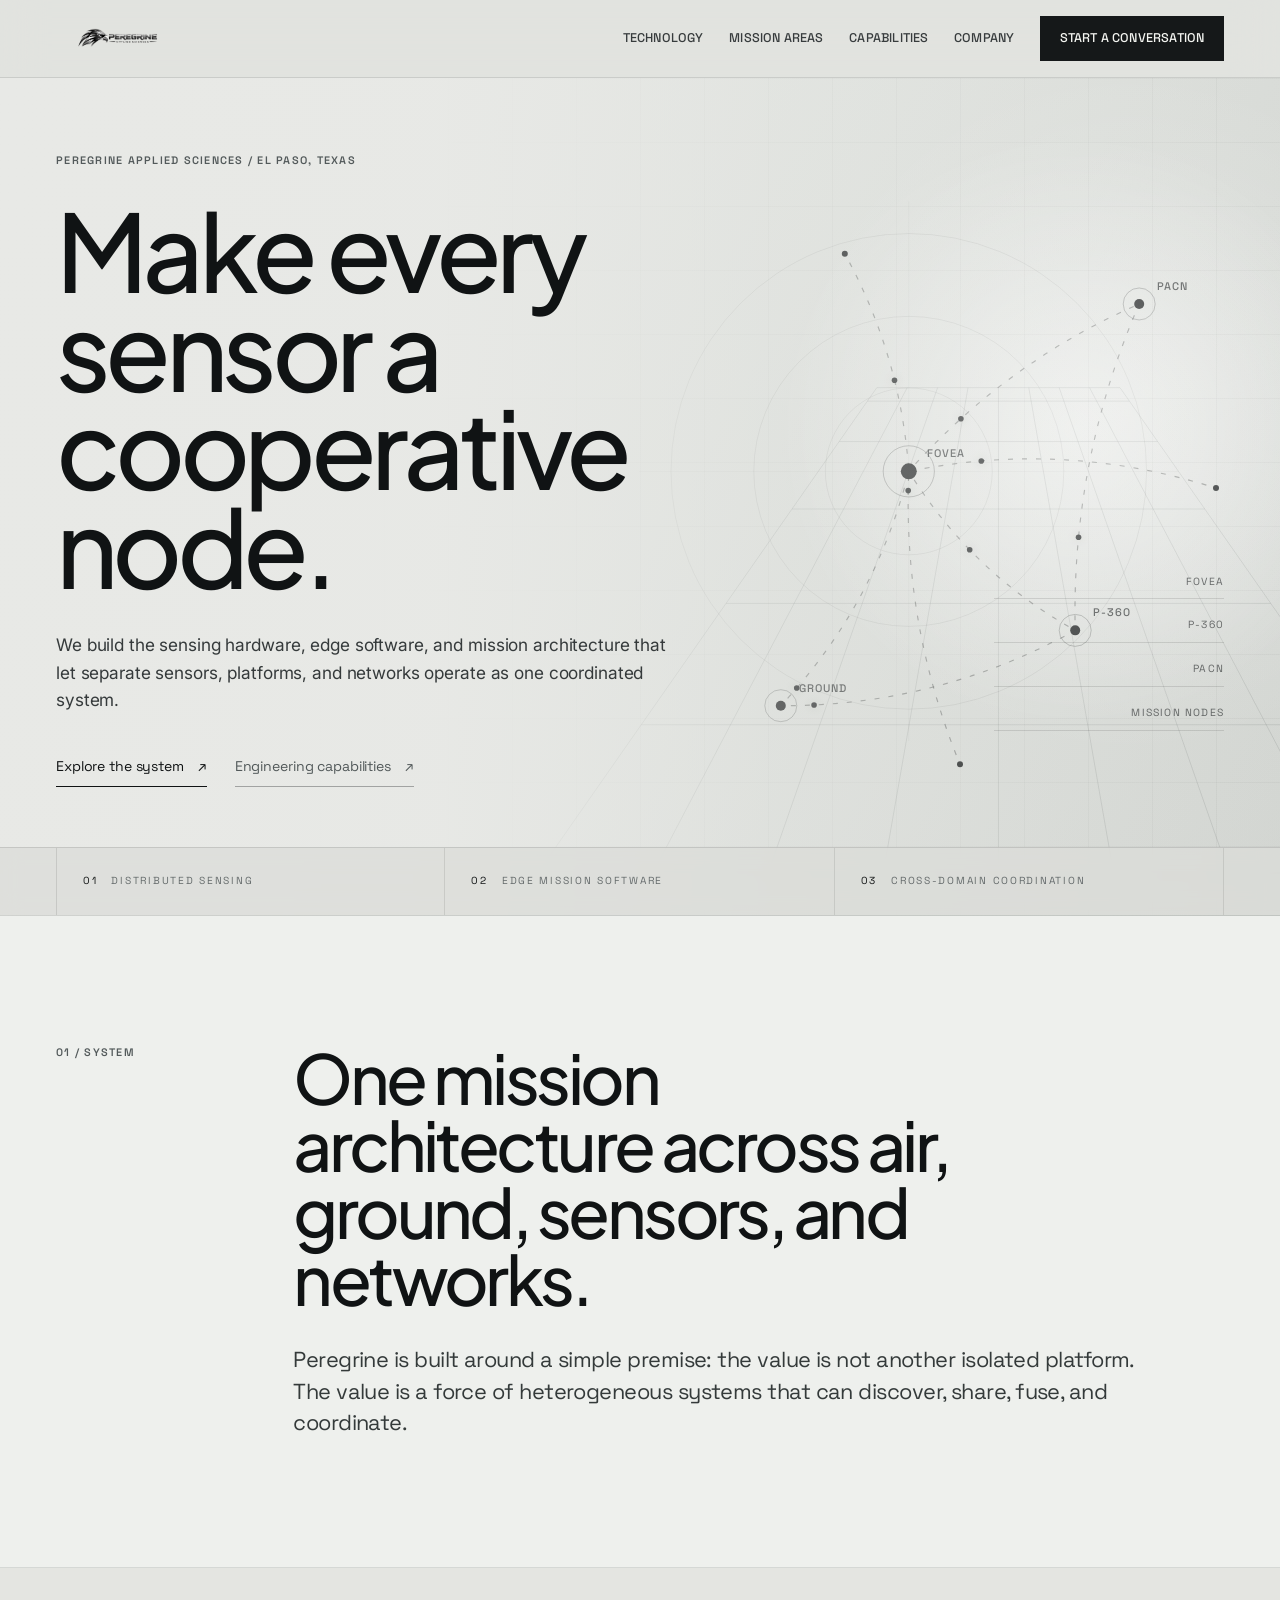
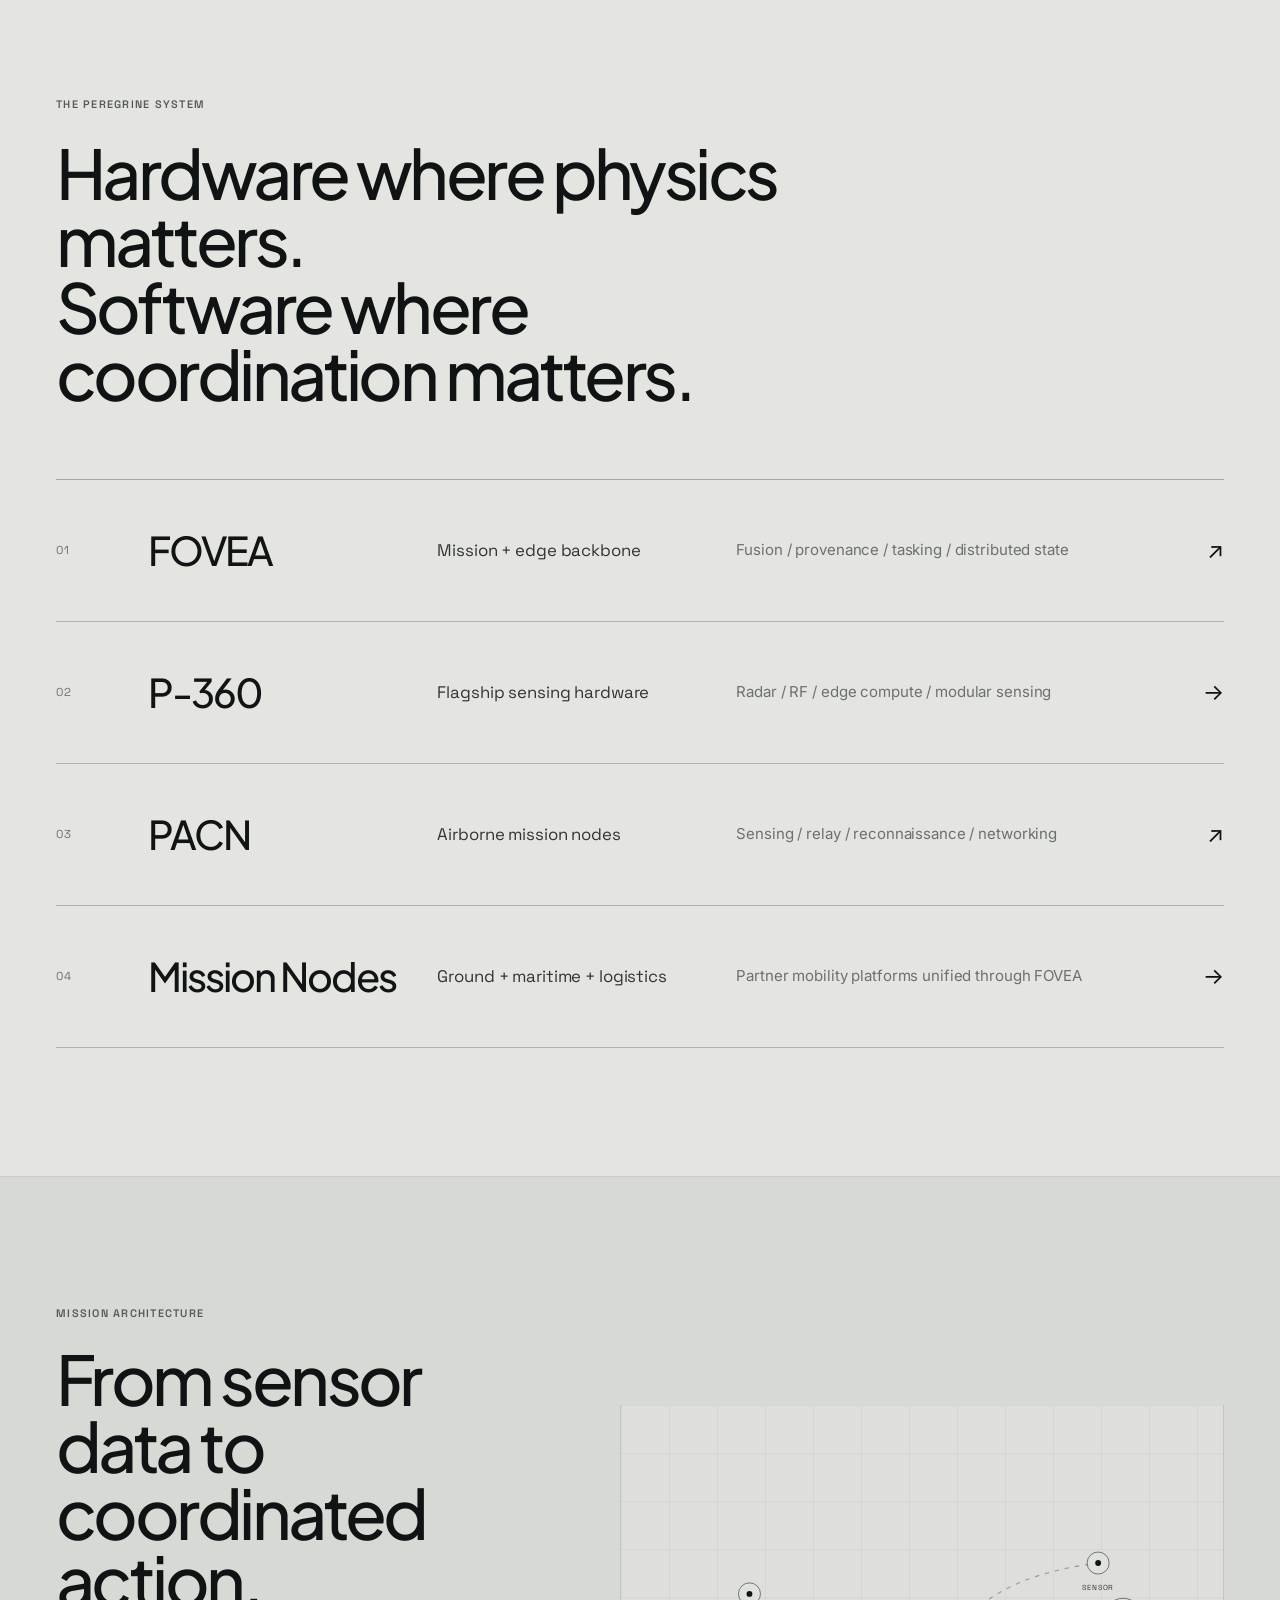
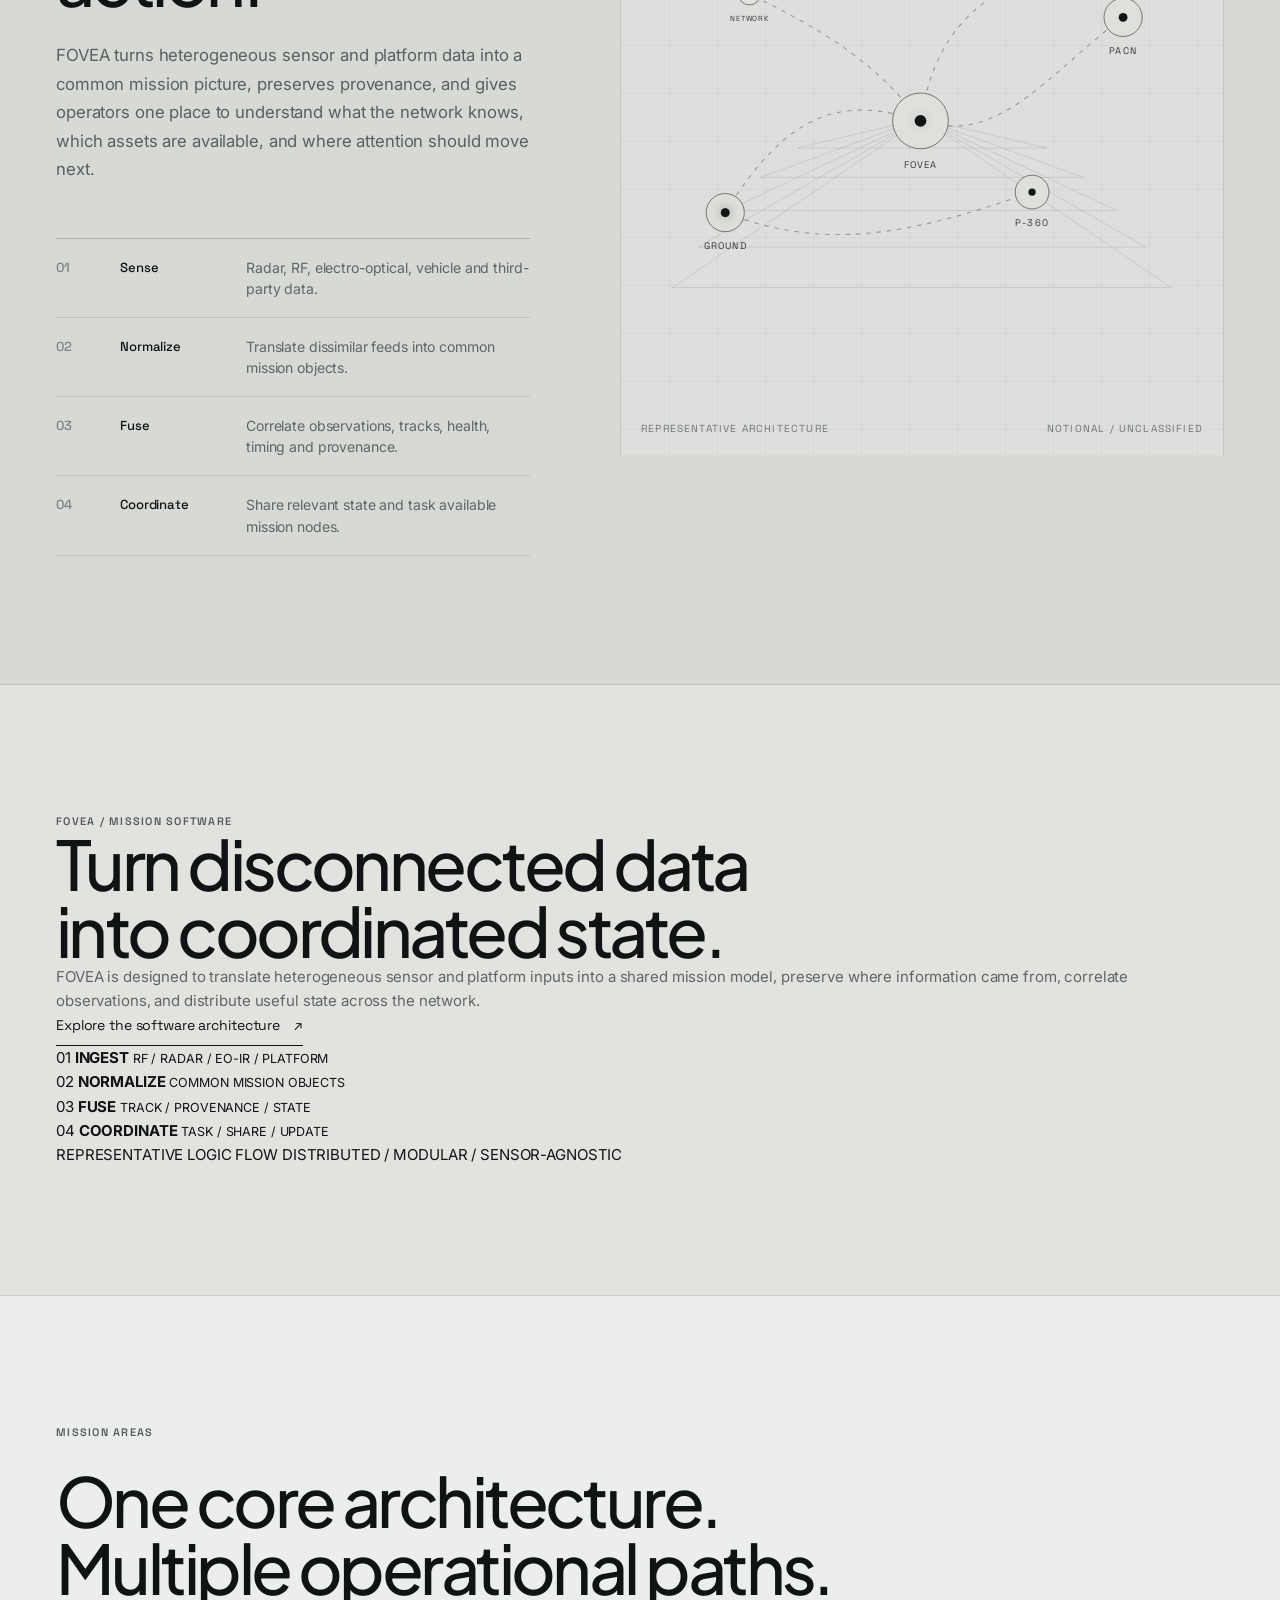
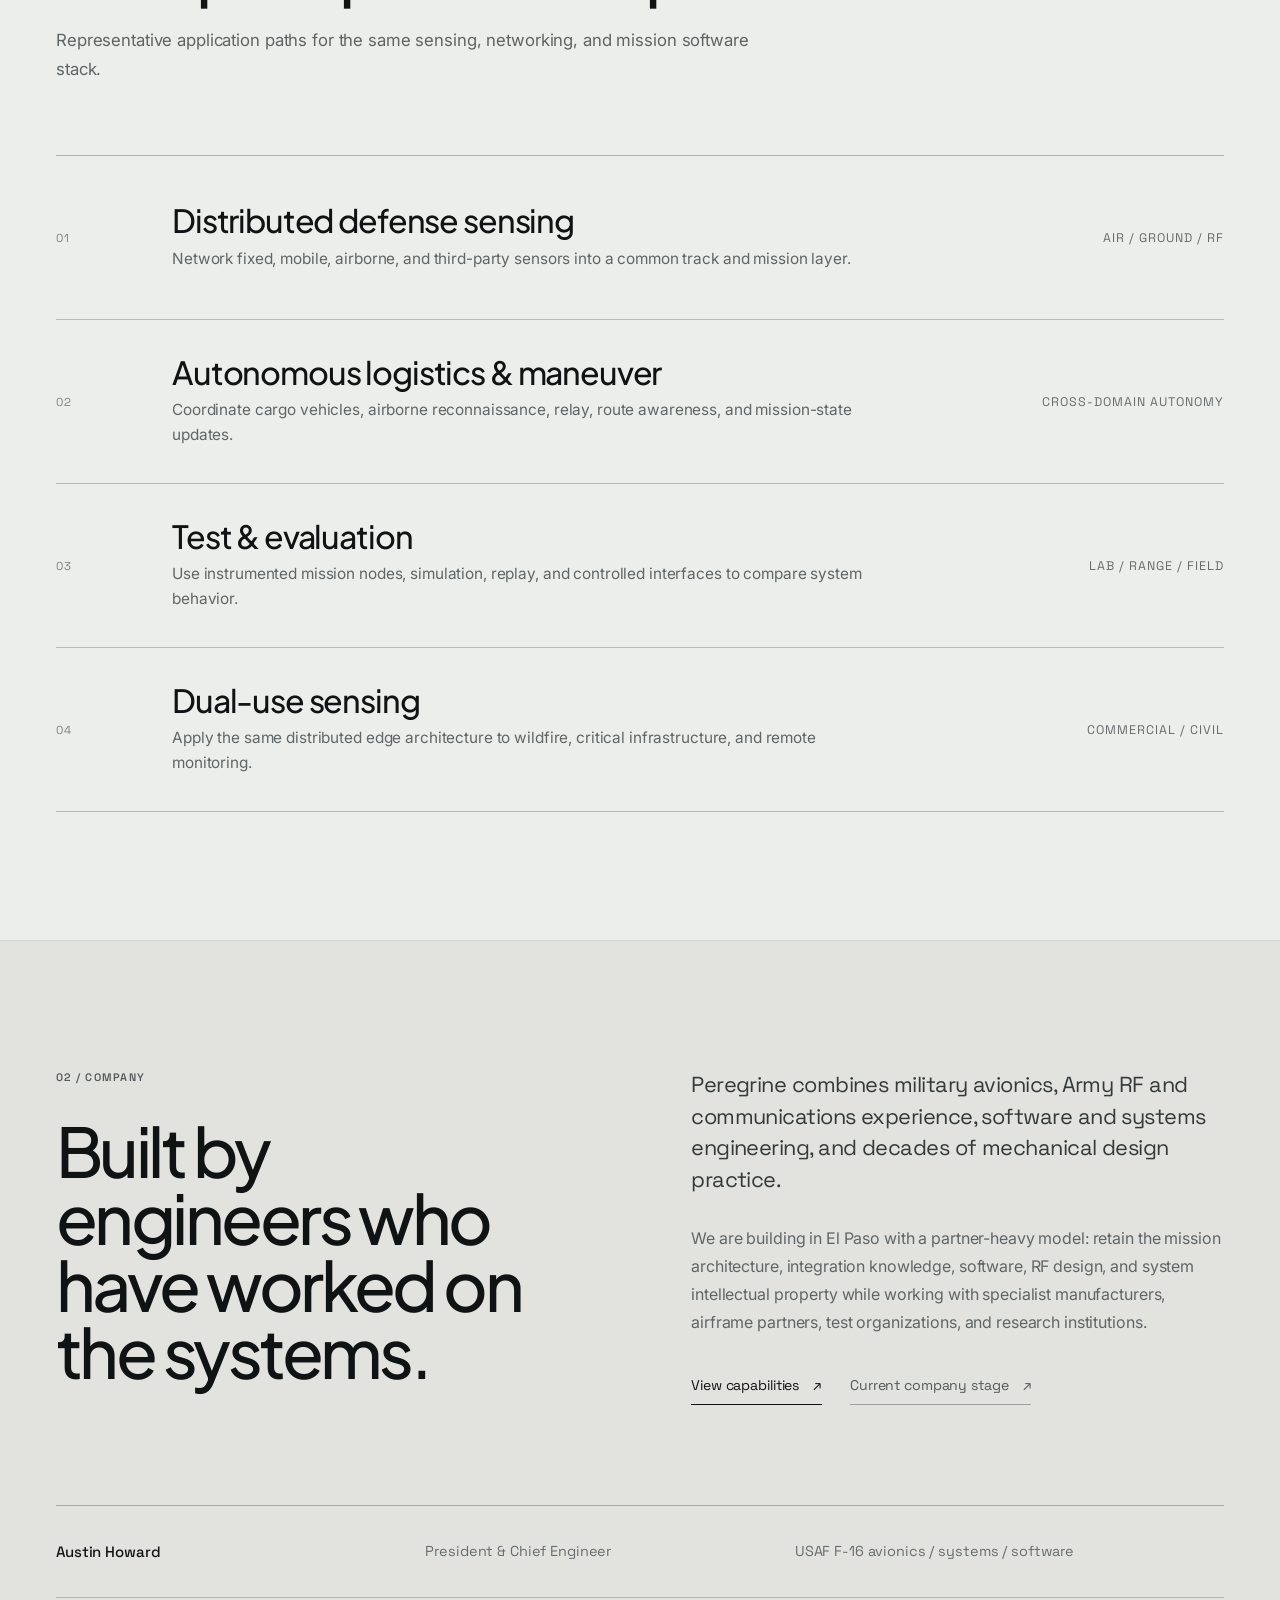
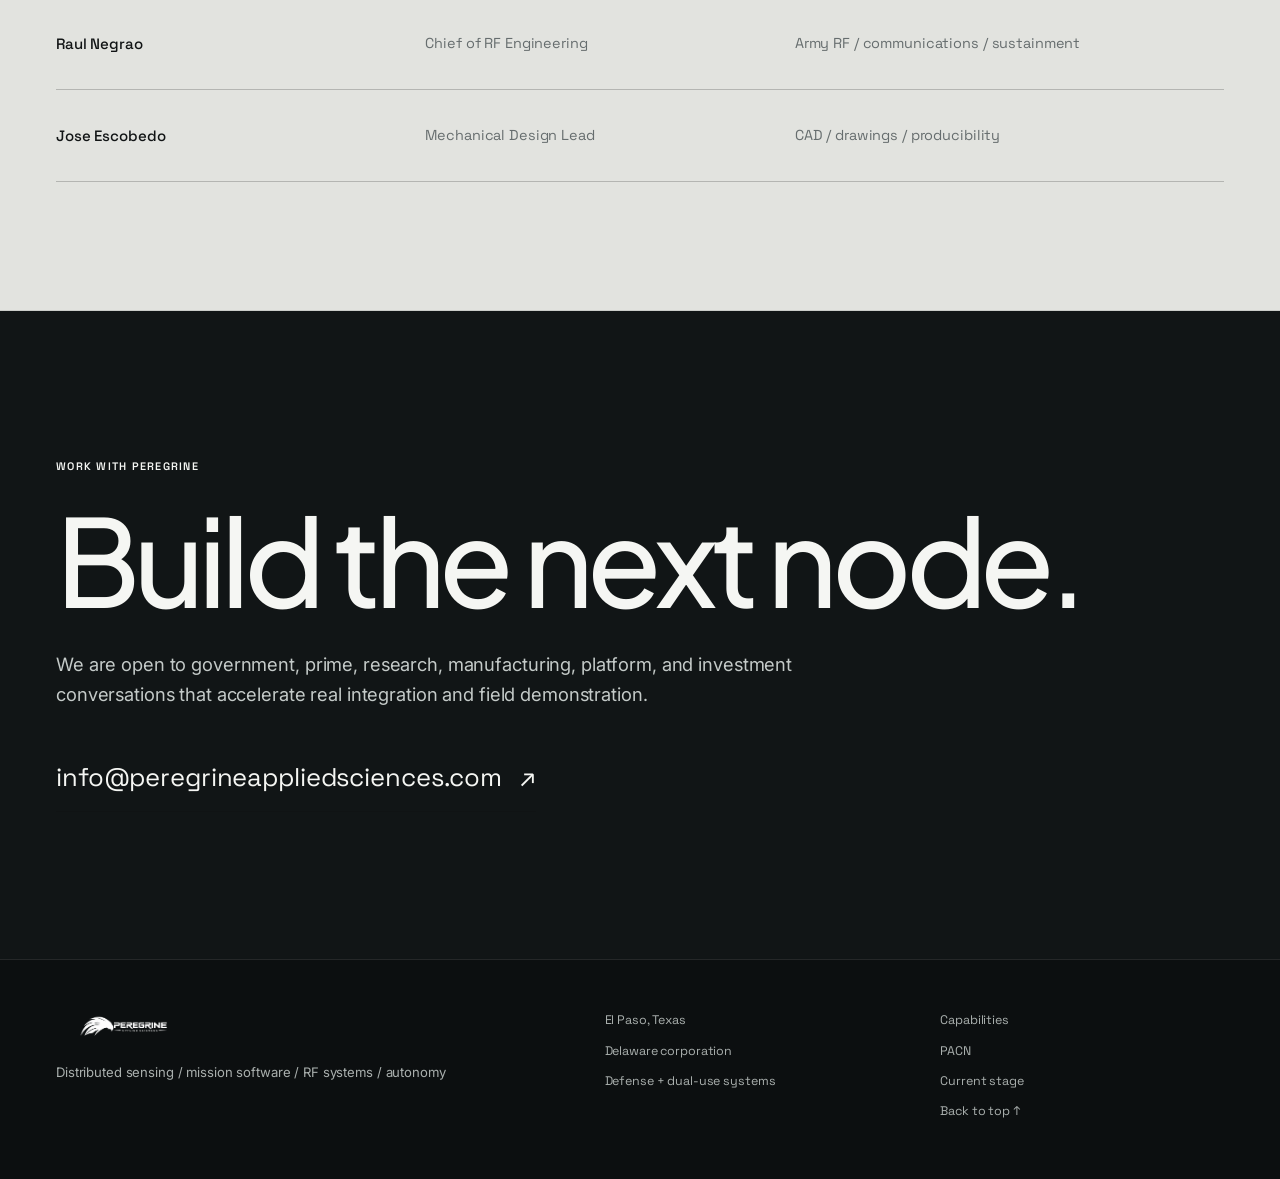
==== commit 528ef845: "Replace software screenshot with animated FOVEA flow and remove federal IDs" ====
--- a/index.html
+++ b/index.html
@@ -213,18 +213,47 @@
       </div>
     </section>
 
-    <section class="section console-section">
-      <div class="shell">
-        <div class="console-frame reveal">
-          <img src="assets/mission-console.webp" alt="Peregrine Mission Console engineering interface" loading="lazy" />
-          <div class="console-overlay">
-            <p class="kicker">FOVEA / Mission Console</p>
-            <h2>See the network as one system.</h2>
-            <p>
-              Current engineering software supports scenario work, node and network state,
-              sensor ingestion, cooperative tracks, replay, and operator-facing mission context.
-            </p>
-            <a class="text-link strong" href="pacn-01.html#software">View software direction <span>↗</span></a>
+    <section class="section flow-section" id="fovea-flow">
+      <div class="shell flow-grid">
+        <div class="flow-copy reveal">
+          <p class="kicker">FOVEA / Mission Software</p>
+          <h2>Turn disconnected data into coordinated state.</h2>
+          <p>
+            FOVEA is designed to translate heterogeneous sensor and platform inputs into a shared mission model,
+            preserve where information came from, correlate observations, and distribute useful state across the network.
+          </p>
+          <a class="text-link strong" href="pacn-01.html#software">Explore the software architecture <span>↗</span></a>
+        </div>
+
+        <div class="flow-visual reveal" aria-label="Animated FOVEA data-flow architecture">
+          <div class="flow-track" aria-hidden="true">
+            <div class="flow-block">
+              <span>01</span>
+              <strong>INGEST</strong>
+              <small>RF / RADAR / EO-IR / PLATFORM</small>
+            </div>
+            <div class="flow-link"><i></i><i></i><i></i></div>
+            <div class="flow-block">
+              <span>02</span>
+              <strong>NORMALIZE</strong>
+              <small>COMMON MISSION OBJECTS</small>
+            </div>
+            <div class="flow-link"><i></i><i></i><i></i></div>
+            <div class="flow-block flow-block-core">
+              <span>03</span>
+              <strong>FUSE</strong>
+              <small>TRACK / PROVENANCE / STATE</small>
+            </div>
+            <div class="flow-link"><i></i><i></i><i></i></div>
+            <div class="flow-block">
+              <span>04</span>
+              <strong>COORDINATE</strong>
+              <small>TASK / SHARE / UPDATE</small>
+            </div>
+          </div>
+          <div class="flow-status">
+            <span>REPRESENTATIVE LOGIC FLOW</span>
+            <span>DISTRIBUTED / MODULAR / SENSOR-AGNOSTIC</span>
           </div>
         </div>
       </div>
@@ -327,8 +356,8 @@
       </div>
       <div class="footer-meta">
         <span>El Paso, Texas</span>
-        <span>UEI XJT8AM2R4MT8</span>
-        <span>CAGE 225F1</span>
+        <span>Delaware corporation</span>
+        <span>Defense + dual-use systems</span>
       </div>
       <div class="footer-links">
         <a href="capabilities.html">Capabilities</a>
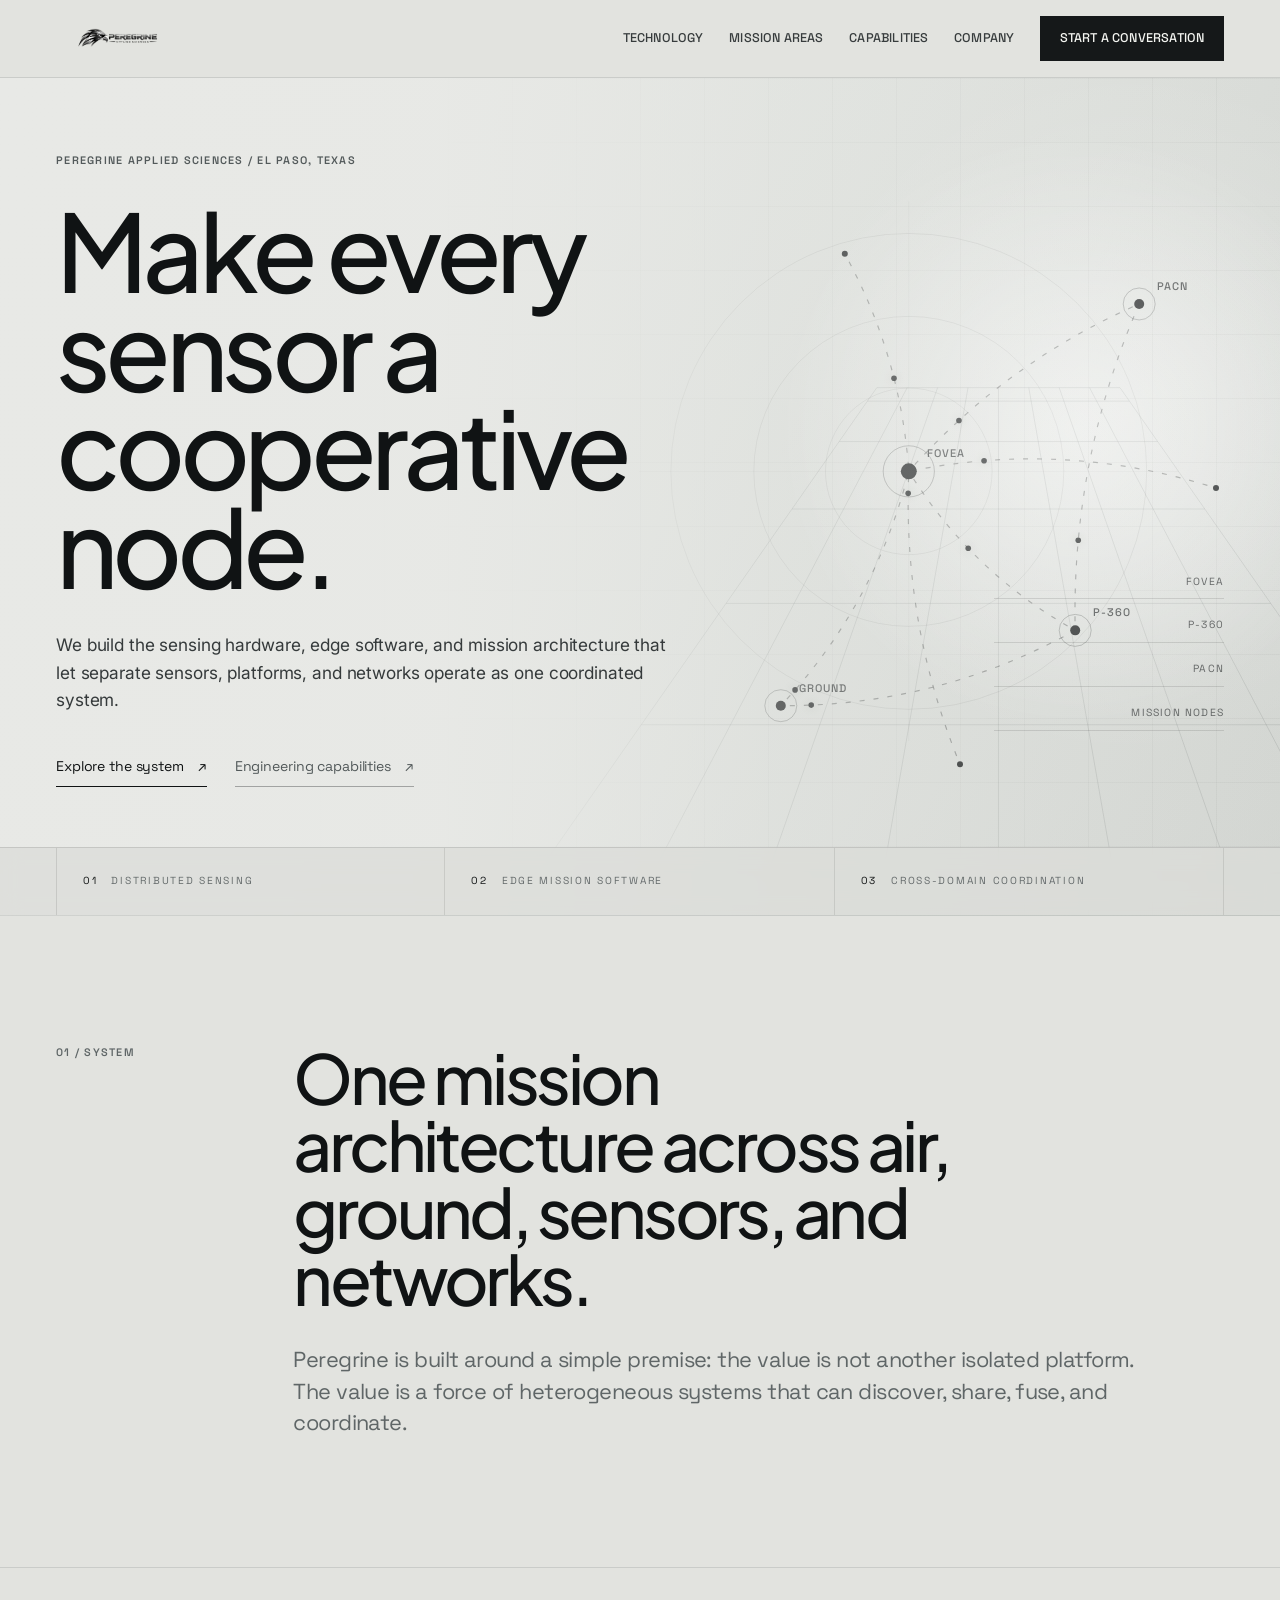
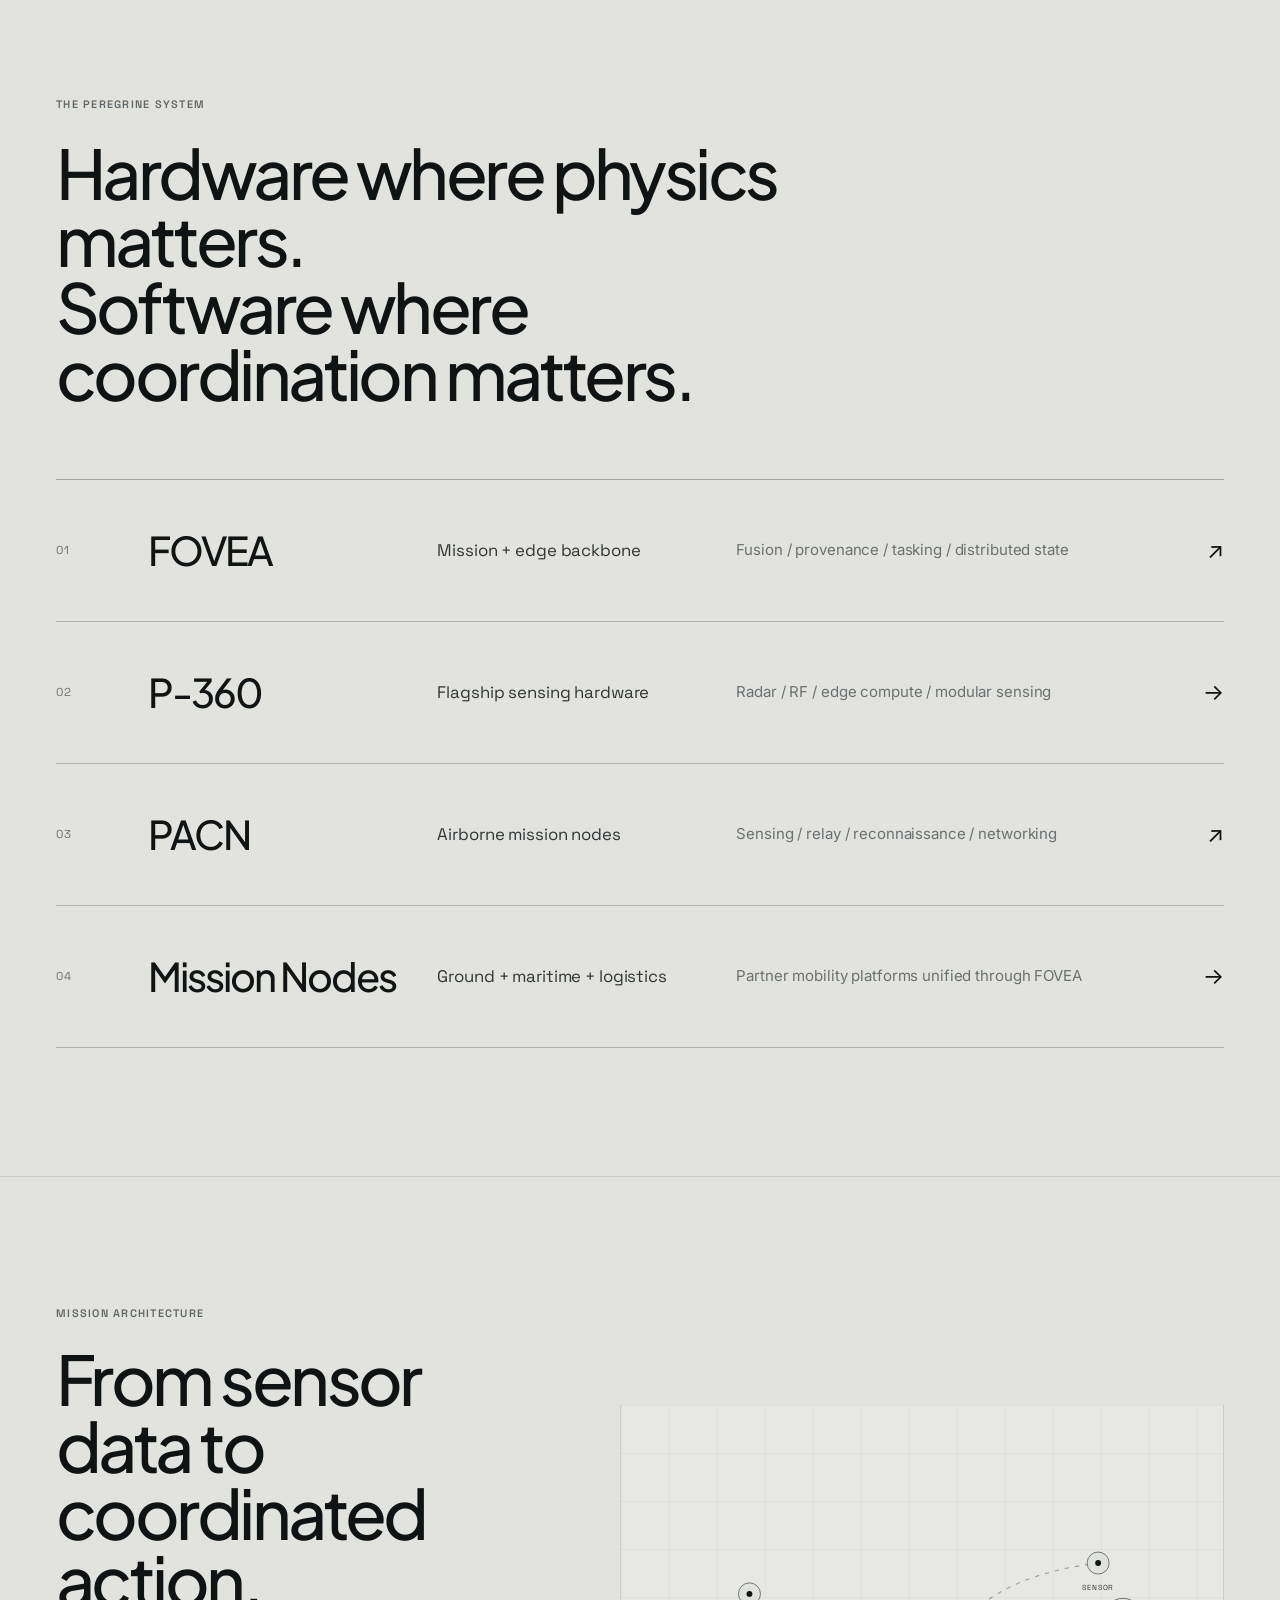
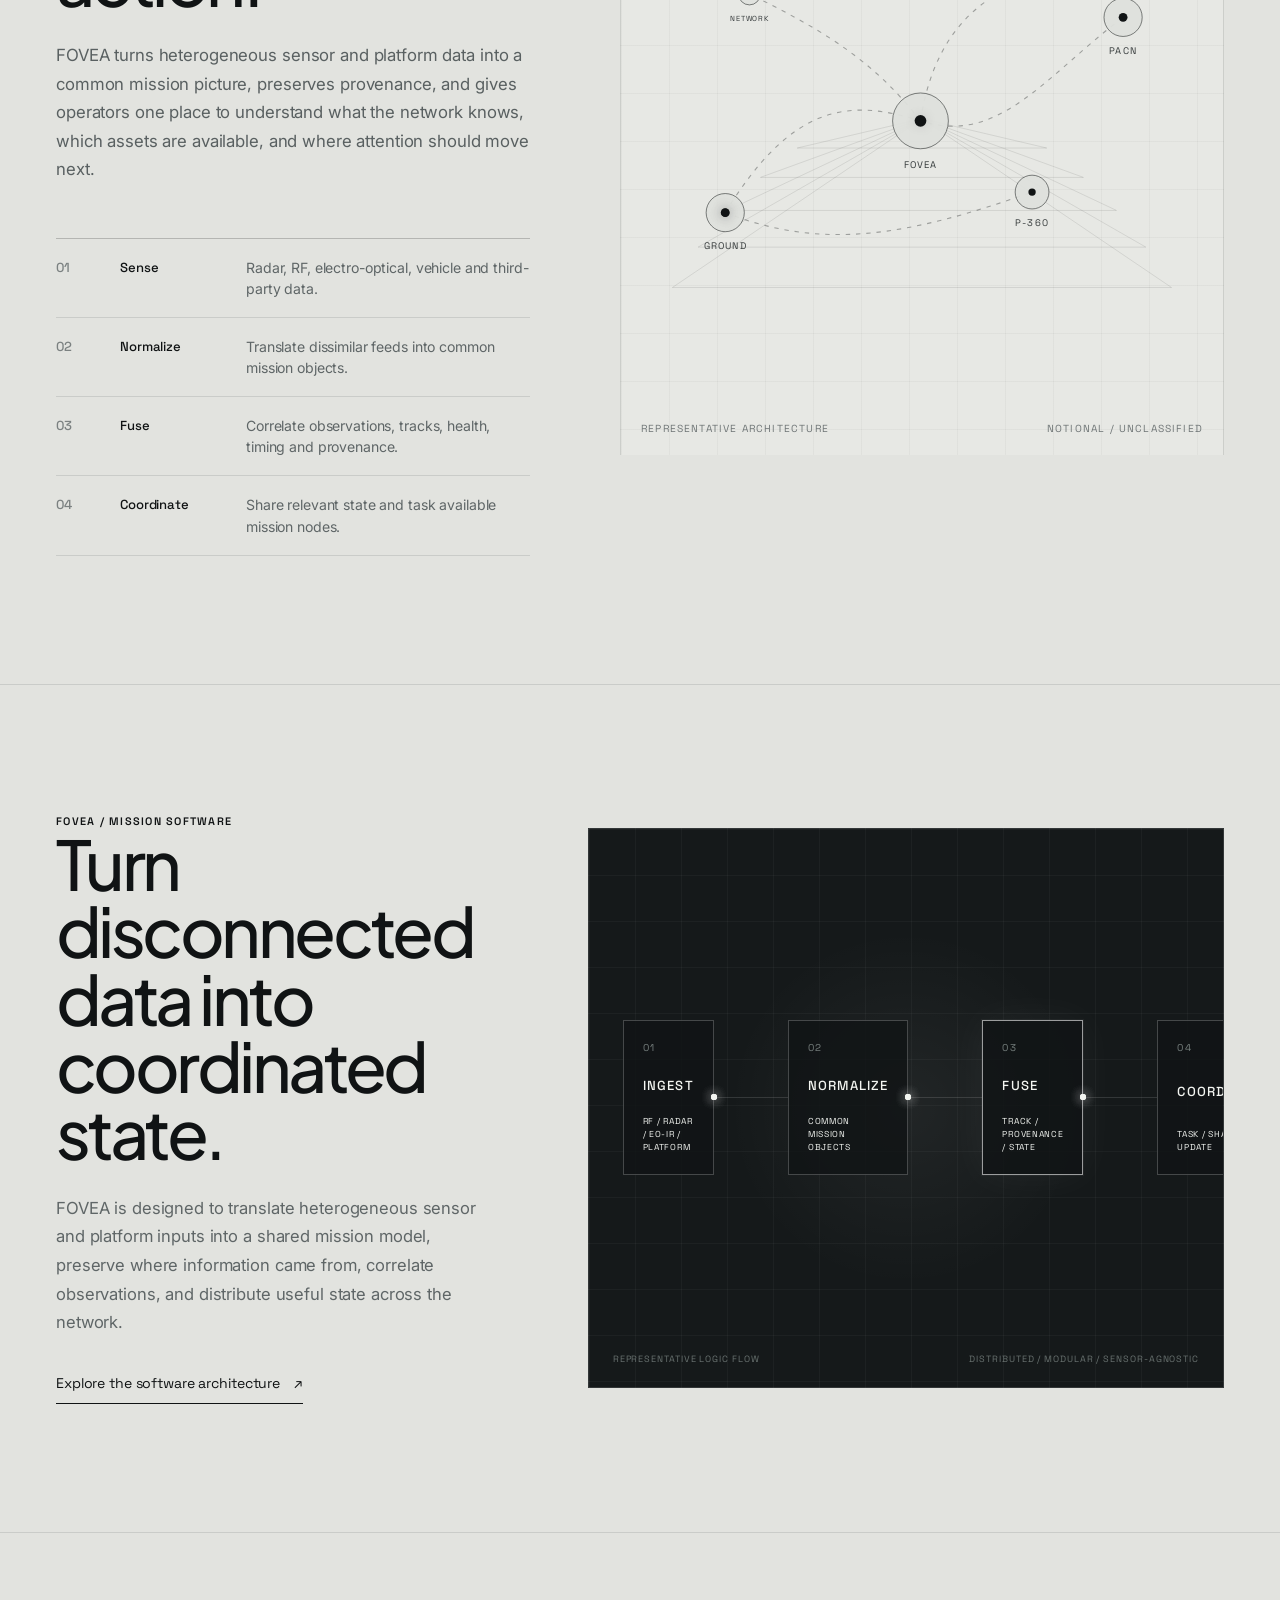
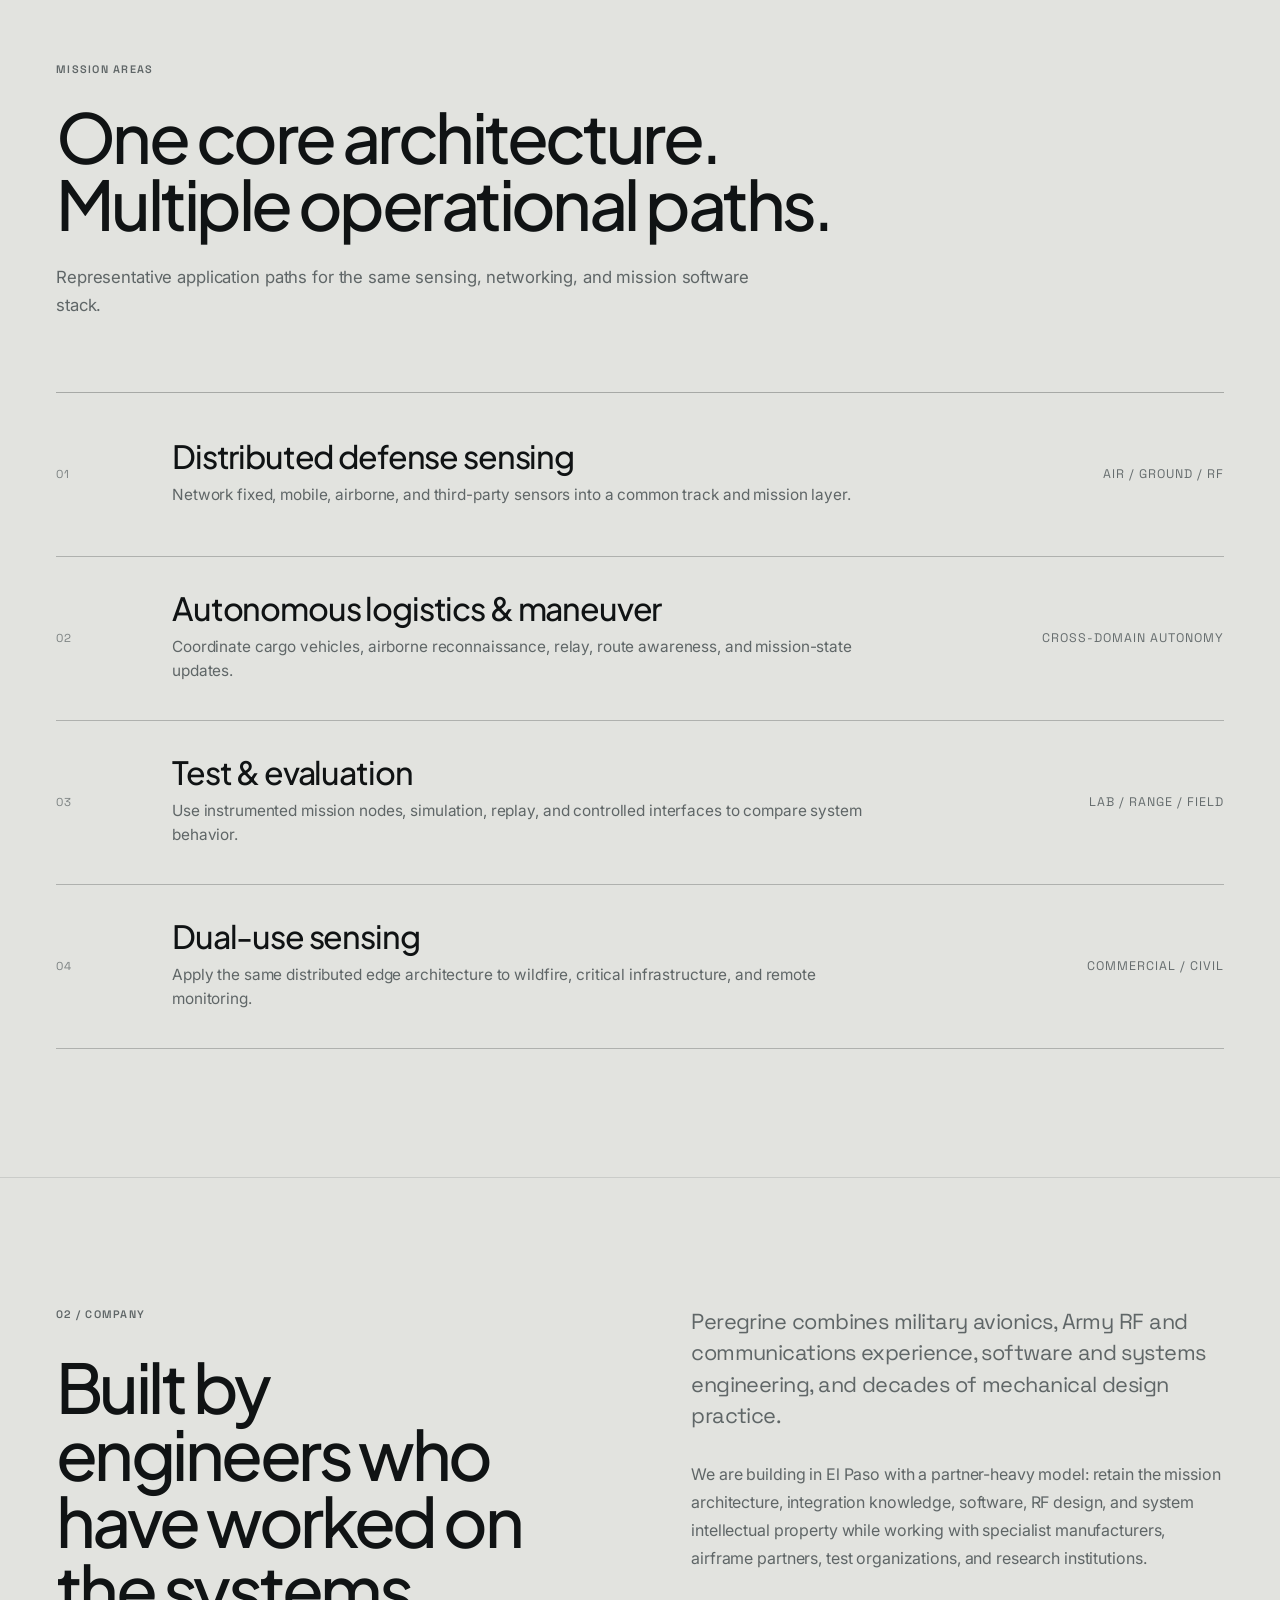
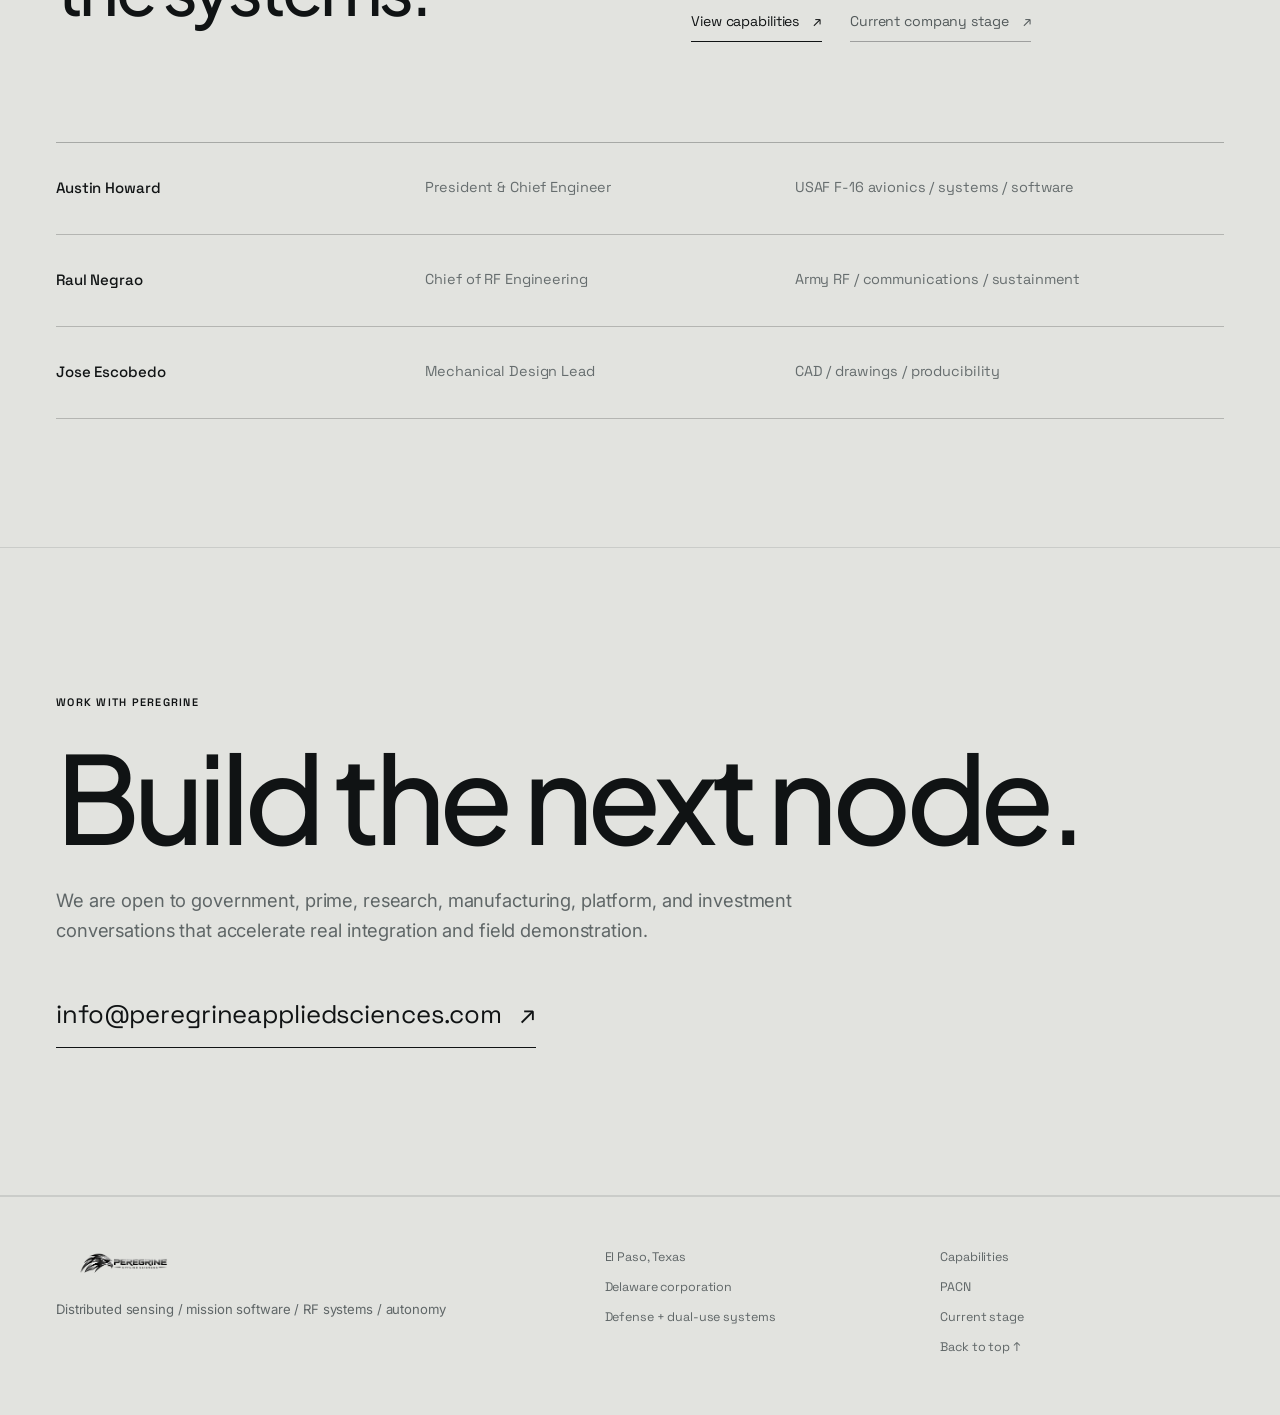
==== commit 2d0865b9: "Bust website caches for 20260925-2230" ====
--- a/index.html
+++ b/index.html
@@ -3,14 +3,18 @@
 <head>
   <meta charset="utf-8" />
   <meta name="viewport" content="width=device-width, initial-scale=1" />
+  <meta http-equiv="Cache-Control" content="no-cache, no-store, must-revalidate" />
+  <meta http-equiv="Pragma" content="no-cache" />
+  <meta http-equiv="Expires" content="0" />
   <meta name="description" content="Peregrine Applied Sciences builds distributed sensing, mission software, RF systems, and autonomous mission-node architectures for defense and dual-use operations." />
   <meta name="theme-color" content="#e2e3df" />
   <title>Peregrine Applied Sciences | Distributed Sensing & Mission Systems</title>
   <link rel="icon" href="favicon.ico" sizes="any" />
   <link rel="icon" type="image/png" sizes="32x32" href="assets/favicon-32x32.png" />
   <link rel="apple-touch-icon" sizes="180x180" href="assets/favicon-180x180.png" />
-  <link rel="stylesheet" href="styles.css" />
+  <link rel="stylesheet" href="styles.css?v=20260925-2230" />
 </head>
+<!-- build:20260925-2230 -->
 <body data-page="home">
   <header class="site-header">
     <a class="brand" href="index.html" aria-label="Peregrine Applied Sciences home">
@@ -368,6 +372,6 @@
     </div>
   </footer>
 
-  <script src="script.js"></script>
+  <script src="script.js?v=20260925-2230"></script>
 </body>
 </html>
--- a/styles.css
+++ b/styles.css
@@ -2042,3 +2042,494 @@
     transition-duration: .001ms !important;
   }
 }
+
+
+/* ===== SYSTEM FLOW VISUALS ===== */
+
+.flow-section,
+.software-flow-section {
+  background: #111516;
+  color: #f3f5f1;
+}
+
+.flow-grid {
+  display: grid;
+  grid-template-columns: minmax(340px,.82fr) minmax(620px,1.18fr);
+  gap: clamp(54px,7vw,110px);
+  align-items: center;
+}
+
+.flow-copy .kicker,
+.flow-copy h2,
+.flow-copy .text-link {
+  color: #f3f5f1;
+}
+
+.flow-copy > p:not(.kicker) {
+  max-width: 620px;
+  margin: 28px 0 34px;
+  color: #b8bfbd;
+  font-size: 1.04rem;
+  line-height: 1.72;
+}
+
+.flow-visual,
+.distributed-flow {
+  position: relative;
+  overflow: hidden;
+  border: 1px solid rgba(255,255,255,.13);
+  background:
+    linear-gradient(rgba(255,255,255,.035) 1px, transparent 1px),
+    linear-gradient(90deg, rgba(255,255,255,.035) 1px, transparent 1px),
+    #15191a;
+  background-size: 46px 46px;
+}
+
+.flow-visual {
+  min-height: 560px;
+  display: grid;
+  align-content: center;
+  padding: 54px 34px 76px;
+}
+
+.flow-visual::before,
+.distributed-flow::before {
+  content: '';
+  position: absolute;
+  inset: 0;
+  pointer-events: none;
+  background: radial-gradient(circle at 50% 50%, rgba(255,255,255,.055), transparent 42%);
+}
+
+.flow-track {
+  position: relative;
+  z-index: 1;
+  display: grid;
+  grid-template-columns: 1fr 74px 1fr 74px 1fr 74px 1fr;
+  align-items: center;
+}
+
+.flow-block {
+  min-height: 155px;
+  display: grid;
+  align-content: space-between;
+  gap: 15px;
+  padding: 19px;
+  border: 1px solid rgba(255,255,255,.22);
+  background: rgba(16,20,21,.82);
+}
+
+.flow-block-core {
+  border-color: rgba(255,255,255,.58);
+  box-shadow: 0 0 0 1px rgba(255,255,255,.04), 0 0 44px rgba(255,255,255,.05);
+}
+
+.flow-block span,
+.chain-node span {
+  color: #78817f;
+  font-family: var(--technical);
+  font-size: .62rem;
+  letter-spacing: .12em;
+}
+
+.flow-block strong,
+.chain-node strong {
+  color: #f3f5f1;
+  font-family: var(--technical);
+  font-size: .82rem;
+  font-weight: 500;
+  letter-spacing: .09em;
+}
+
+.flow-block small,
+.chain-node small {
+  color: #858e8c;
+  font-family: var(--technical);
+  font-size: .54rem;
+  line-height: 1.55;
+  letter-spacing: .08em;
+}
+
+.flow-link,
+.chain-path {
+  position: relative;
+  height: 1px;
+  background: rgba(255,255,255,.13);
+}
+
+.flow-link i,
+.chain-path i {
+  position: absolute;
+  top: 50%;
+  left: 0;
+  width: 6px;
+  height: 6px;
+  border-radius: 50%;
+  background: #f2f4f0;
+  box-shadow: 0 0 12px rgba(255,255,255,.45);
+  transform: translate(-50%,-50%);
+  animation: flowPacket 3.2s linear infinite;
+}
+
+.flow-link i:nth-child(2),
+.chain-path i:nth-child(2) { animation-delay: -1.05s; }
+.flow-link i:nth-child(3),
+.chain-path i:nth-child(3) { animation-delay: -2.1s; }
+
+.flow-status {
+  position: absolute;
+  left: 24px;
+  right: 24px;
+  bottom: 20px;
+  display: flex;
+  justify-content: space-between;
+  color: #697270;
+  font-family: var(--technical);
+  font-size: .57rem;
+  letter-spacing: .10em;
+}
+
+.capability-chain {
+  display: grid;
+  grid-template-columns: 1fr 44px 1fr 44px 1fr 44px 1fr 44px 1fr;
+  align-items: center;
+  margin-top: 50px;
+}
+
+.chain-node {
+  min-height: 170px;
+  display: grid;
+  align-content: space-between;
+  gap: 14px;
+  padding: 22px;
+  border: 1px solid rgba(15,18,19,.22);
+  background: rgba(255,255,255,.28);
+}
+
+.chain-node strong { color: #111516; }
+.chain-node small { color: #6d7475; }
+.chain-path { background: rgba(15,18,19,.16); }
+.chain-path i {
+  background: #111516;
+  box-shadow: 0 0 10px rgba(15,18,19,.2);
+}
+
+.software-flow-section .section-head h2,
+.software-flow-section .kicker {
+  color: #f4f5f2;
+}
+
+.software-flow-section .section-lead {
+  color: #aeb6b3;
+}
+
+.distributed-flow {
+  min-height: 630px;
+  display: grid;
+  grid-template-columns: minmax(160px,.75fr) 100px minmax(260px,1.25fr) 100px minmax(160px,.75fr);
+  align-items: center;
+  gap: 18px;
+  padding: 54px;
+}
+
+.distributed-inputs,
+.distributed-outputs {
+  position: relative;
+  z-index: 1;
+  display: grid;
+  gap: 14px;
+}
+
+.distributed-node {
+  min-height: 90px;
+  display: grid;
+  align-content: center;
+  gap: 7px;
+  padding: 16px;
+  border: 1px solid rgba(255,255,255,.18);
+  background: rgba(17,21,22,.78);
+}
+
+.distributed-node span,
+.distributed-core span {
+  color: #f3f5f1;
+  font-family: var(--technical);
+  font-size: .72rem;
+  letter-spacing: .08em;
+}
+
+.distributed-node small,
+.distributed-core small {
+  color: #747d7a;
+  font-family: var(--technical);
+  font-size: .55rem;
+  letter-spacing: .10em;
+}
+
+.distributed-bus {
+  position: relative;
+  height: 100%;
+  min-height: 410px;
+}
+
+.bus-line {
+  position: absolute;
+  left: 50%;
+  top: 8%;
+  bottom: 8%;
+  width: 1px;
+  background: linear-gradient(to bottom, transparent, rgba(255,255,255,.26) 18%, rgba(255,255,255,.26) 82%, transparent);
+}
+
+.bus-packet {
+  position: absolute;
+  left: 50%;
+  top: 8%;
+  width: 7px;
+  height: 7px;
+  border-radius: 50%;
+  background: #f3f5f1;
+  box-shadow: 0 0 14px rgba(255,255,255,.48);
+  transform: translateX(-50%);
+  animation: busTravel 4s linear infinite;
+}
+
+.bus-packet.p-b { animation-delay: -1.33s; }
+.bus-packet.p-c { animation-delay: -2.66s; }
+.distributed-bus-out .bus-packet { animation-direction: reverse; }
+
+.distributed-core {
+  position: relative;
+  z-index: 1;
+  min-height: 250px;
+  display: grid;
+  place-items: center;
+  align-content: center;
+  gap: 14px;
+  padding: 35px;
+  text-align: center;
+  border: 1px solid rgba(255,255,255,.52);
+  background: rgba(23,27,28,.88);
+  box-shadow: 0 0 70px rgba(255,255,255,.04);
+}
+
+.distributed-core::before,
+.distributed-core::after {
+  content: '';
+  position: absolute;
+  border: 1px solid rgba(255,255,255,.10);
+  inset: -22px;
+  pointer-events: none;
+  animation: corePulse 4s ease-in-out infinite;
+}
+
+.distributed-core::after {
+  inset: -44px;
+  animation-delay: -2s;
+}
+
+.distributed-core strong {
+  color: #f3f5f1;
+  font-family: var(--display);
+  font-size: clamp(1.45rem,2.2vw,2.4rem);
+  font-weight: 500;
+  letter-spacing: -.035em;
+}
+
+@keyframes flowPacket {
+  from { left: 0; opacity: 0; }
+  10% { opacity: 1; }
+  90% { opacity: 1; }
+  to { left: 100%; opacity: 0; }
+}
+
+@keyframes busTravel {
+  from { top: 8%; opacity: 0; }
+  12% { opacity: 1; }
+  88% { opacity: 1; }
+  to { top: 92%; opacity: 0; }
+}
+
+@keyframes corePulse {
+  0%,100% { opacity: .25; transform: scale(.98); }
+  50% { opacity: .7; transform: scale(1.015); }
+}
+
+@media (max-width: 1180px) {
+  .flow-grid { grid-template-columns: 1fr; }
+  .flow-track { grid-template-columns: 1fr 52px 1fr 52px 1fr 52px 1fr; }
+  .capability-chain { grid-template-columns: 1fr; gap: 0; }
+  .chain-path { width: 1px; height: 38px; margin-inline: auto; }
+  .chain-path i { animation: busTravel 3.2s linear infinite; left: 50%; top: 0; }
+  .distributed-flow {
+    grid-template-columns: 1fr;
+    padding: 34px;
+  }
+  .distributed-inputs,
+  .distributed-outputs { grid-template-columns: repeat(4,1fr); }
+  .distributed-bus { min-height: 70px; height: 70px; }
+  .bus-line { left: 8%; right: 8%; top: 50%; bottom: auto; width: auto; height: 1px; }
+  .bus-packet { top: 50%; left: 8%; animation: horizontalBus 4s linear infinite; transform: translateY(-50%); }
+  .distributed-bus-out .bus-packet { animation-direction: normal; }
+  .distributed-core { min-height: 210px; }
+}
+
+@keyframes horizontalBus {
+  from { left: 8%; opacity: 0; }
+  12% { opacity: 1; }
+  88% { opacity: 1; }
+  to { left: 92%; opacity: 0; }
+}
+
+@media (max-width: 720px) {
+  .flow-visual { min-height: auto; padding: 28px 20px 66px; }
+  .flow-track { grid-template-columns: 1fr; gap: 0; }
+  .flow-link { width: 1px; height: 38px; margin-inline: auto; }
+  .flow-link i { left: 50%; top: 0; animation: busTravel 3.2s linear infinite; }
+  .flow-status { gap: 18px; flex-direction: column; }
+  .distributed-inputs,
+  .distributed-outputs { grid-template-columns: 1fr 1fr; }
+  .distributed-flow { padding: 24px; }
+}
+
+
+/* ===== GLOBAL GRAY CANVAS LOCK ===== */
+
+/* Keep the entire public site on one continuous light-graphite canvas.
+   Dark treatment is reserved for contained technical diagram panels only. */
+html,
+body,
+main,
+.section,
+.section-dark,
+.statement-section,
+.system-section,
+.mission-architecture,
+.mission-section,
+.company-section,
+.console-section,
+.contact-section,
+.page-hero,
+.page-hero-tight,
+.flow-section,
+.software-flow-section,
+.diagram-section,
+.status-band,
+.site-footer {
+  background: var(--bg) !important;
+}
+
+/* Maintain the gray page canvas behind every section while preserving
+   subtle separation through borders rather than full-color banding. */
+.section,
+.page-hero,
+.page-hero-tight,
+.status-band,
+.site-footer {
+  border-color: var(--line-soft);
+}
+
+/* All section-level typography remains dark on the gray canvas. */
+.section h1,
+.section h2,
+.section h3,
+.section h4,
+.page-hero h1,
+.page-hero h2,
+.page-hero-tight h1,
+.page-hero-tight h2,
+.flow-section h2,
+.software-flow-section h2,
+.diagram-section h2,
+.contact-section h2,
+.site-footer {
+  color: var(--text);
+}
+
+.section p,
+.page-hero p,
+.page-hero-tight p,
+.flow-section p,
+.software-flow-section p,
+.diagram-section p,
+.contact-section p,
+.site-footer p {
+  color: var(--muted);
+}
+
+.flow-section .kicker,
+.software-flow-section .kicker,
+.diagram-section .kicker,
+.contact-section .kicker,
+.flow-copy .kicker,
+.flow-copy h2,
+.flow-copy .text-link,
+.contact-section .contact-email {
+  color: var(--text);
+}
+
+.flow-copy > p:not(.kicker),
+.software-flow-section .section-lead,
+.diagram-section .section-lead,
+.contact-section .contact-hero > p:not(.kicker) {
+  color: var(--muted);
+}
+
+/* Footer is part of the same graphite canvas now. */
+.site-footer {
+  border-top: 1px solid var(--line-soft);
+}
+
+.site-footer .footer-logo {
+  filter: grayscale(1) contrast(1.25);
+}
+
+.site-footer p,
+.footer-meta,
+.footer-links {
+  color: var(--muted);
+}
+
+.footer-links a:hover {
+  color: var(--text);
+}
+
+/* The animation panels themselves can remain dark for instrument-panel contrast. */
+.flow-visual,
+.distributed-flow,
+.diagram-card,
+.console-frame {
+  background-color: #15191a;
+  color: #f3f5f1;
+}
+
+/* Preserve white/gray instrumentation inside dark diagrams. */
+.flow-visual .flow-block strong,
+.flow-visual .flow-block small,
+.distributed-flow .distributed-node span,
+.distributed-flow .distributed-core span,
+.distributed-flow .distributed-core strong,
+.distributed-flow .distributed-node small,
+.distributed-flow .distributed-core small,
+.diagram-card .diag-title,
+.diagram-card .diag-copy,
+.diagram-card .diag-kicker {
+  color: inherit;
+}
+
+/* The capability lifecycle remains on the page canvas rather than becoming a dark band. */
+.capability-chain {
+  background: transparent;
+}
+
+/* Header remains part of the same gray system. */
+.site-header {
+  background: rgba(226, 227, 223, .92);
+}
+
+/* Mobile nav follows the same canvas. */
+@media (max-width: 820px) {
+  .site-nav {
+    background: rgba(226, 227, 223, .985);
+  }
+}
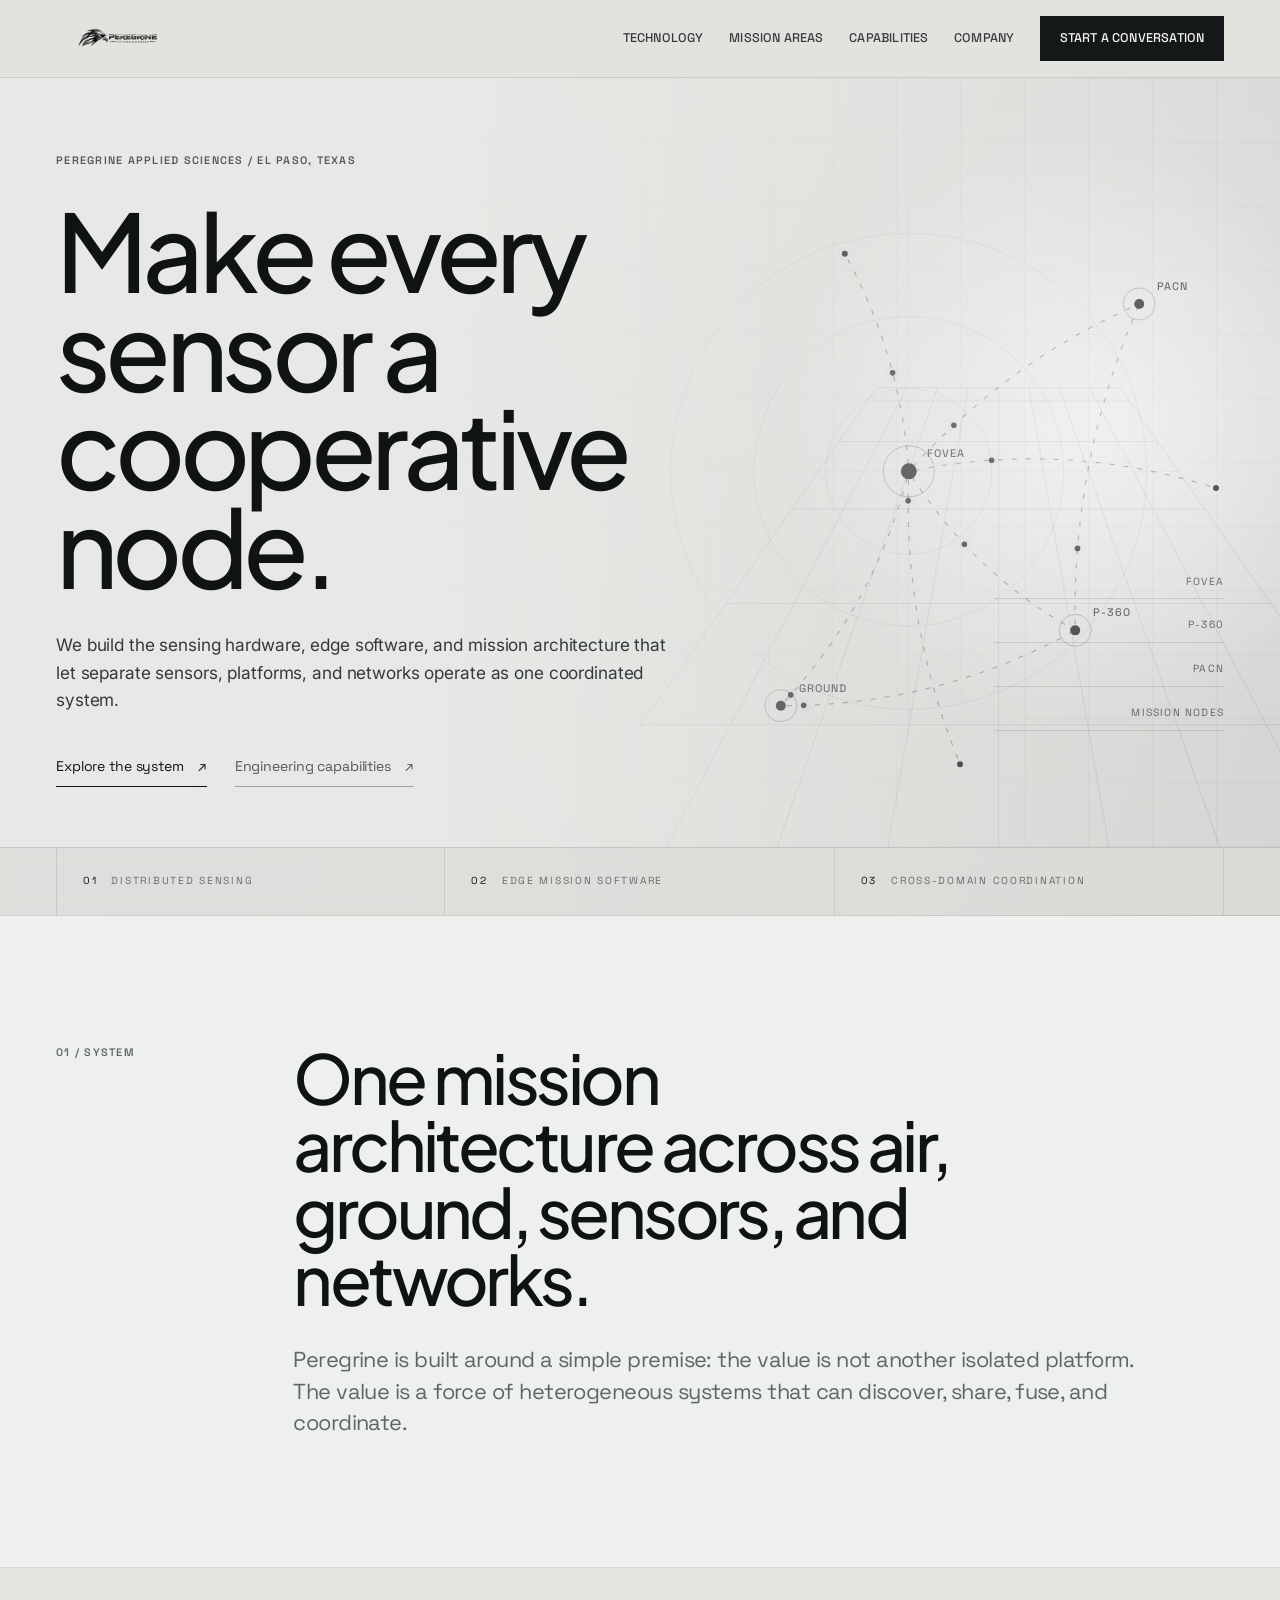
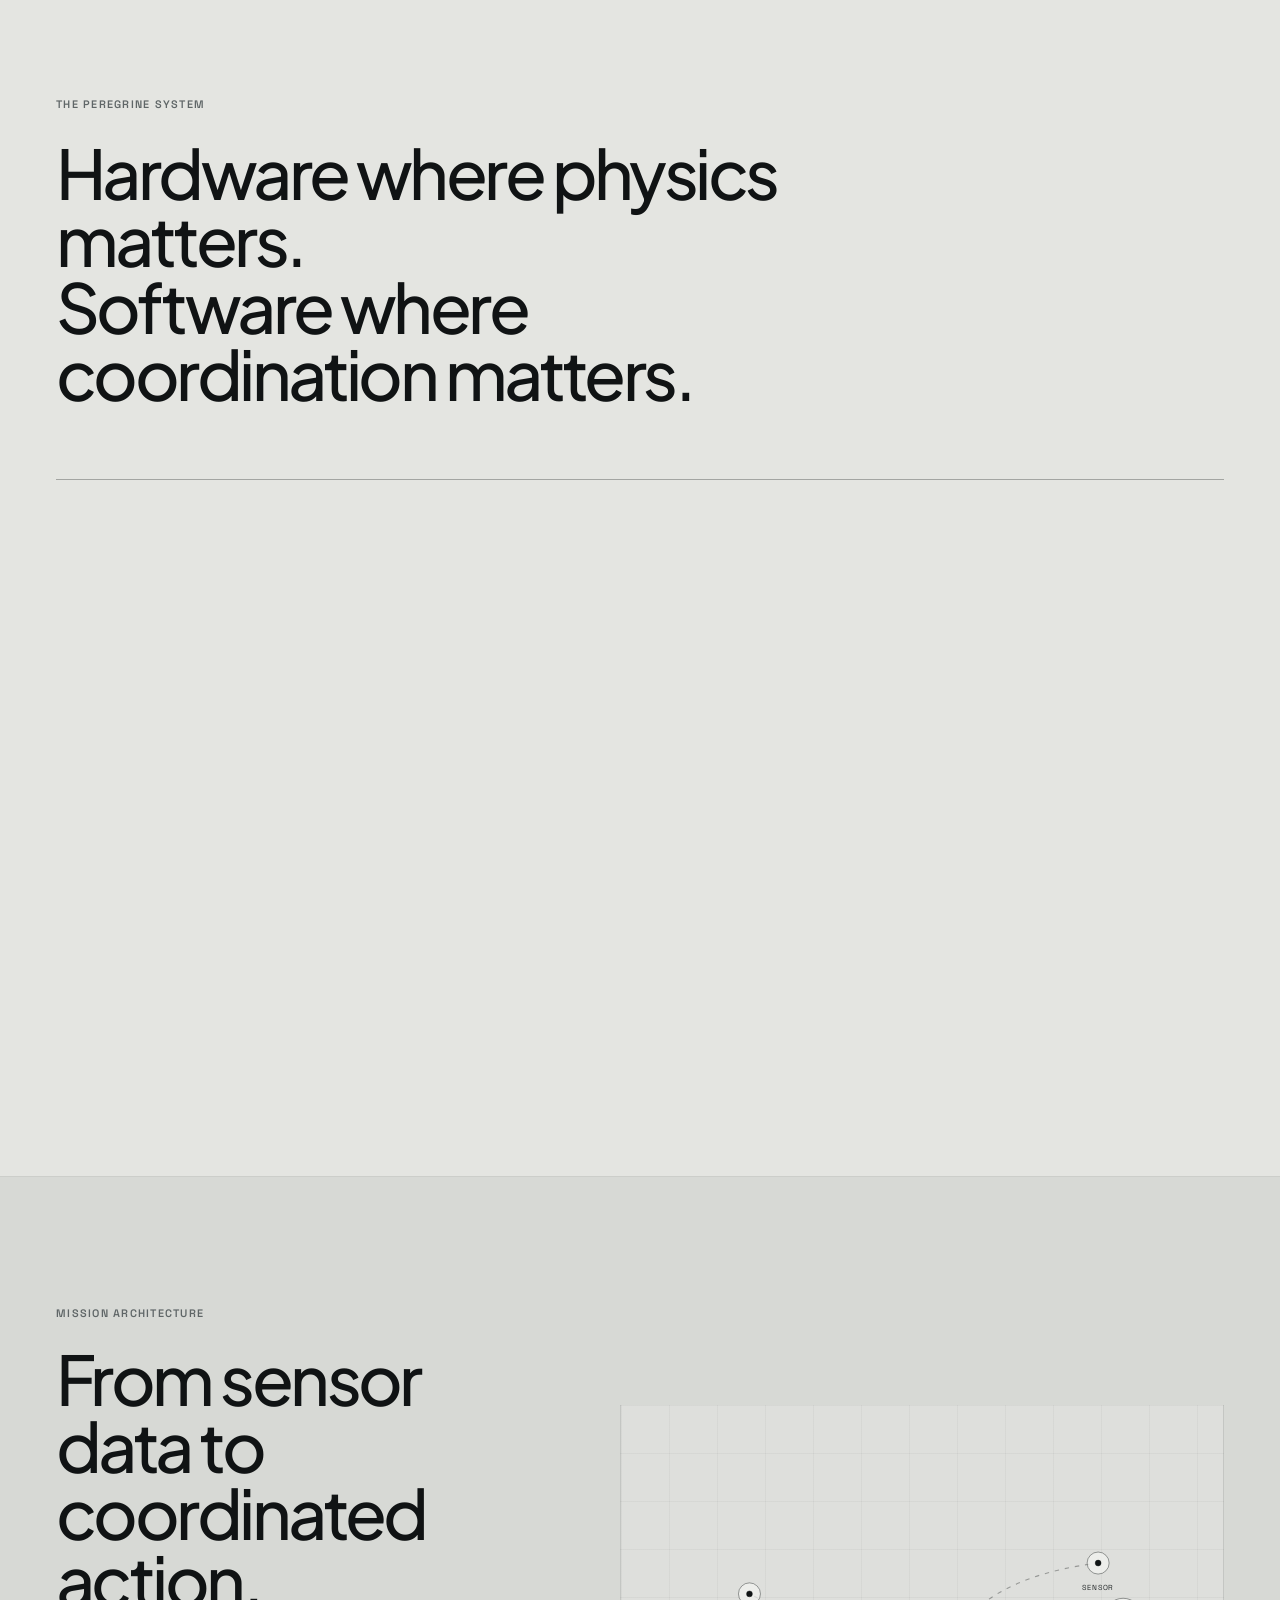
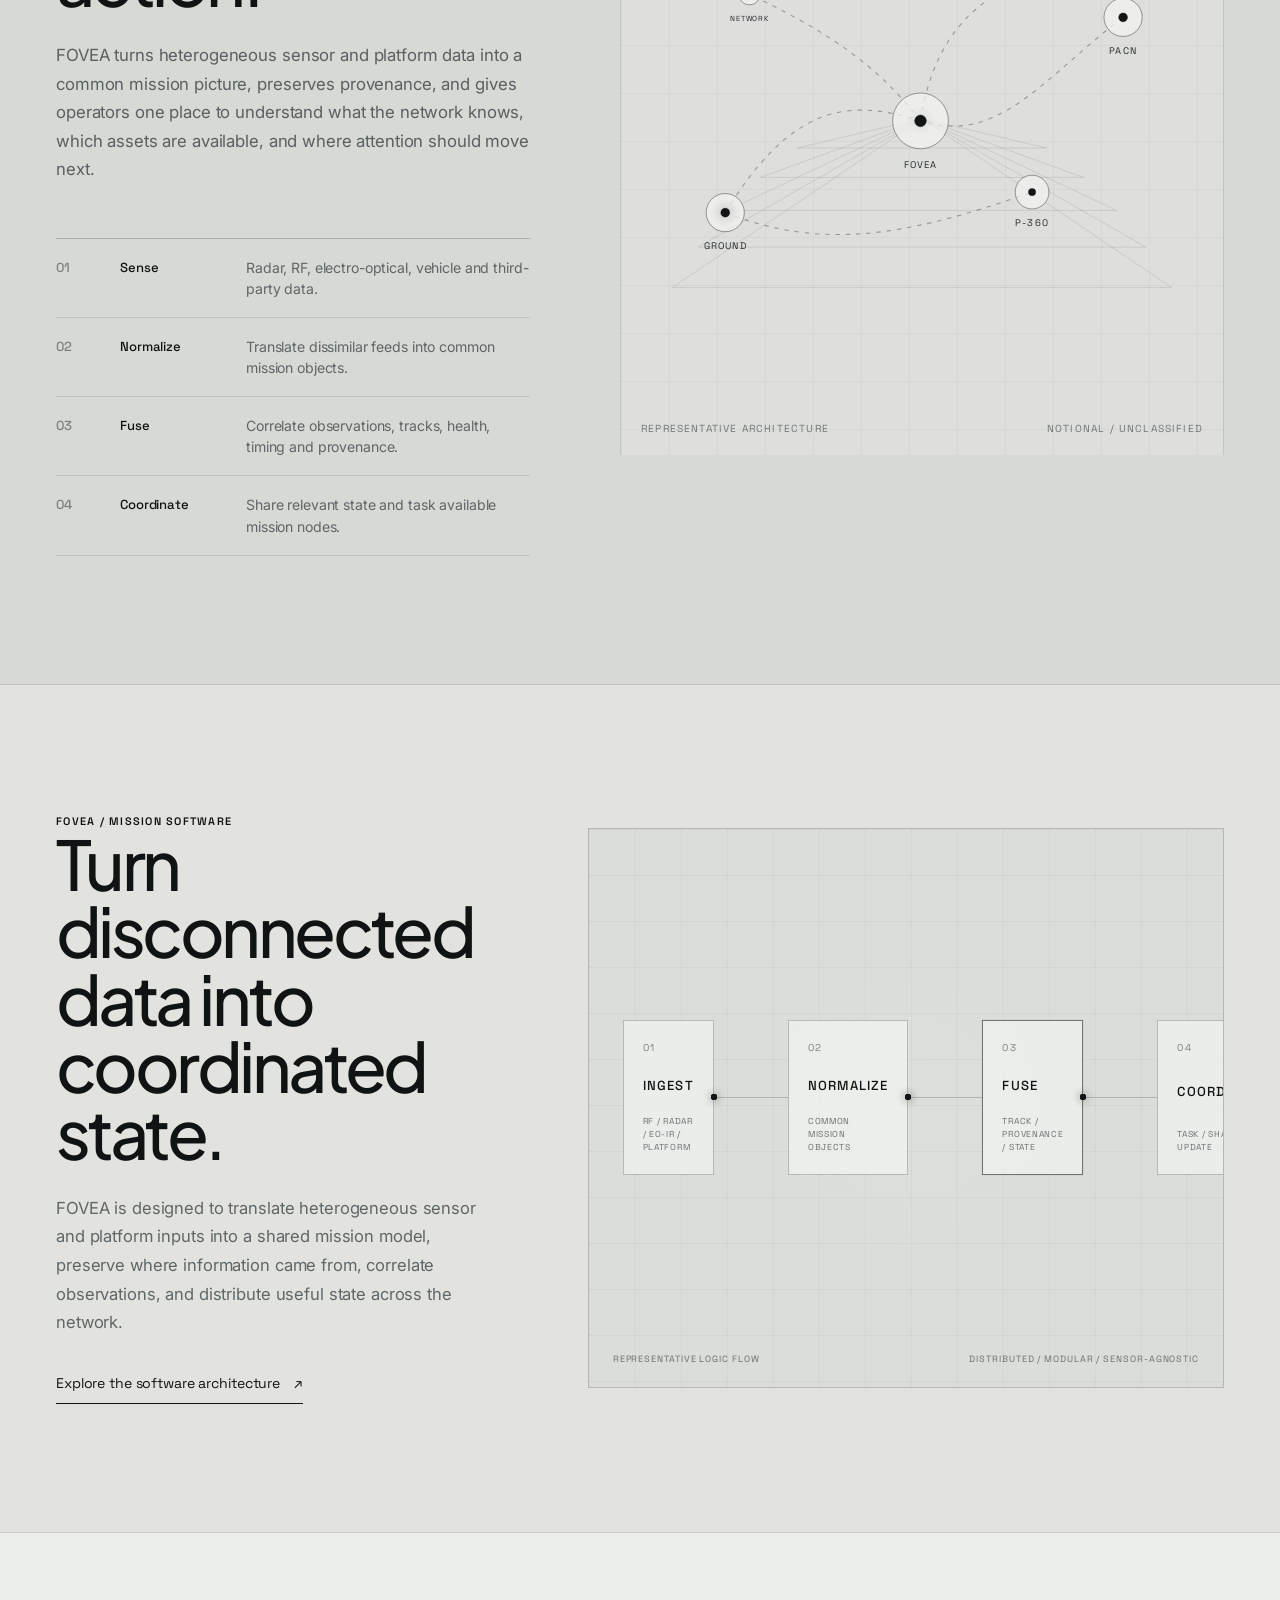
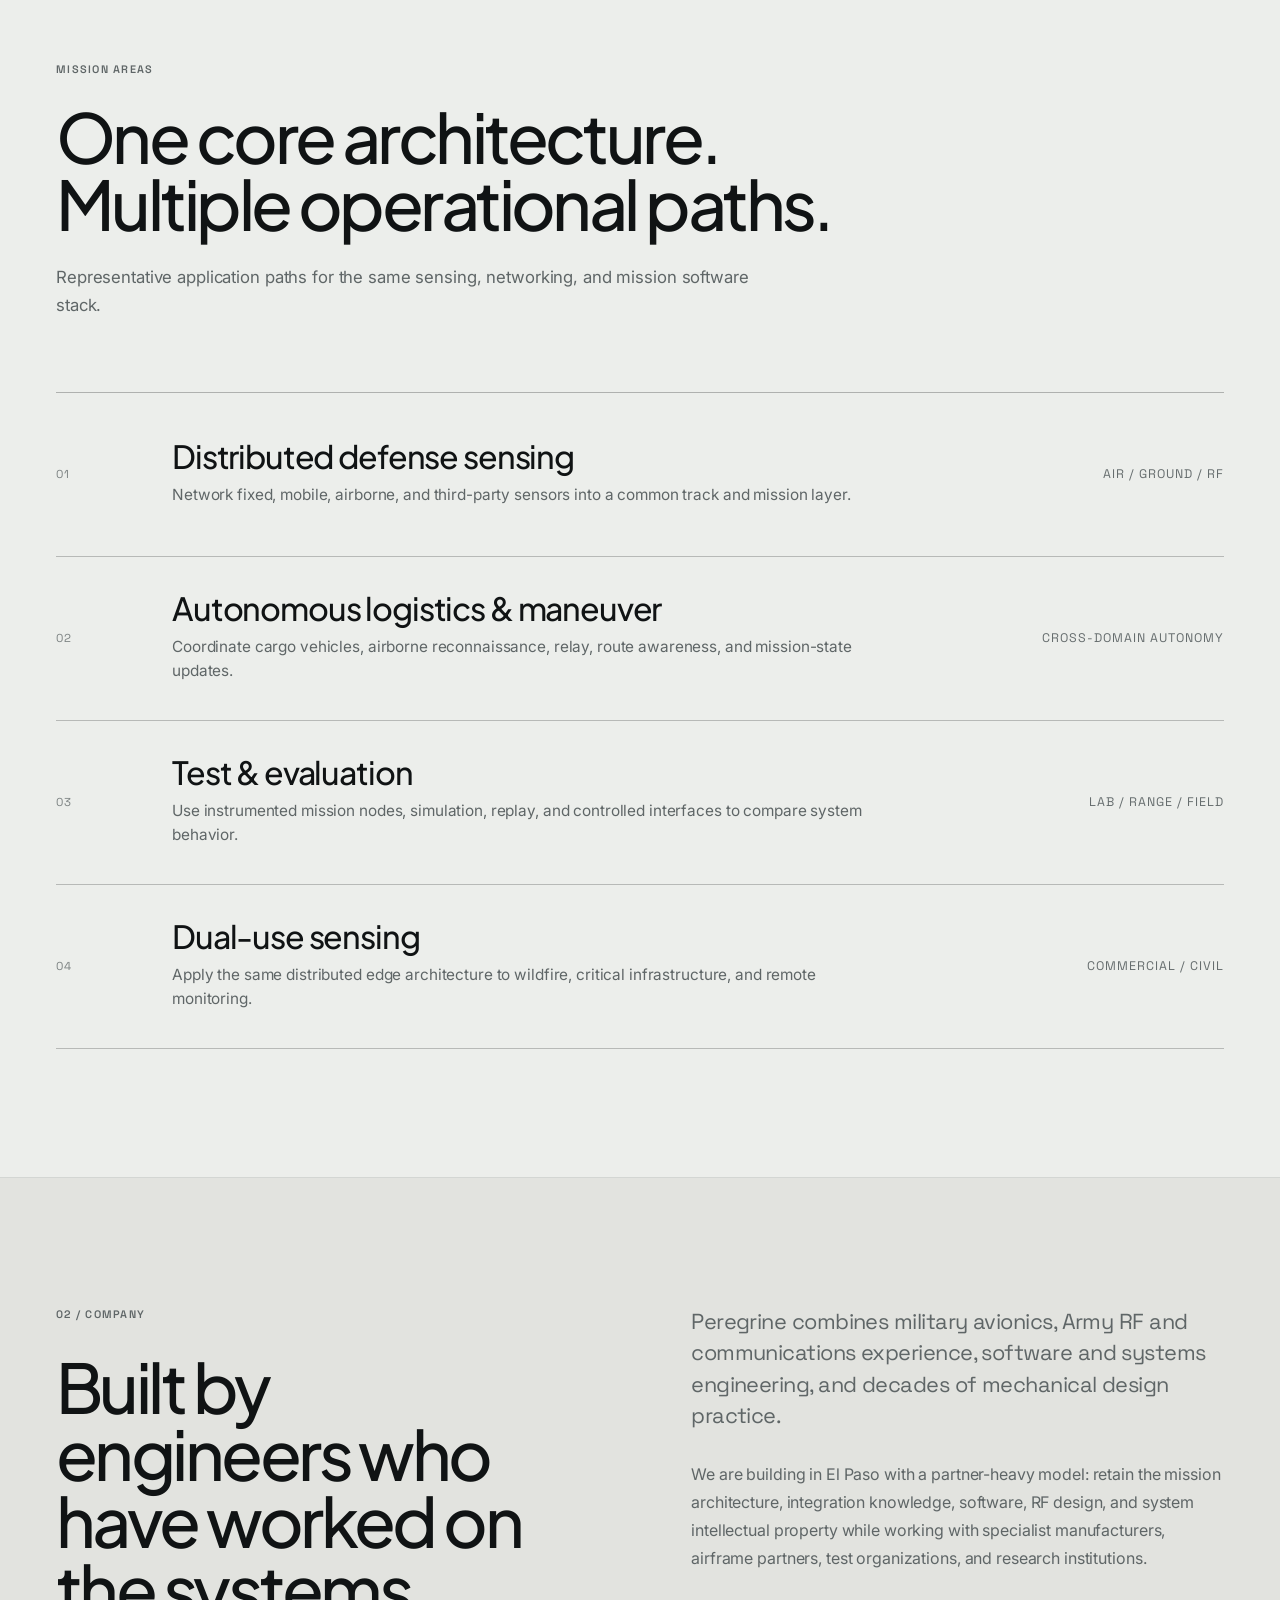
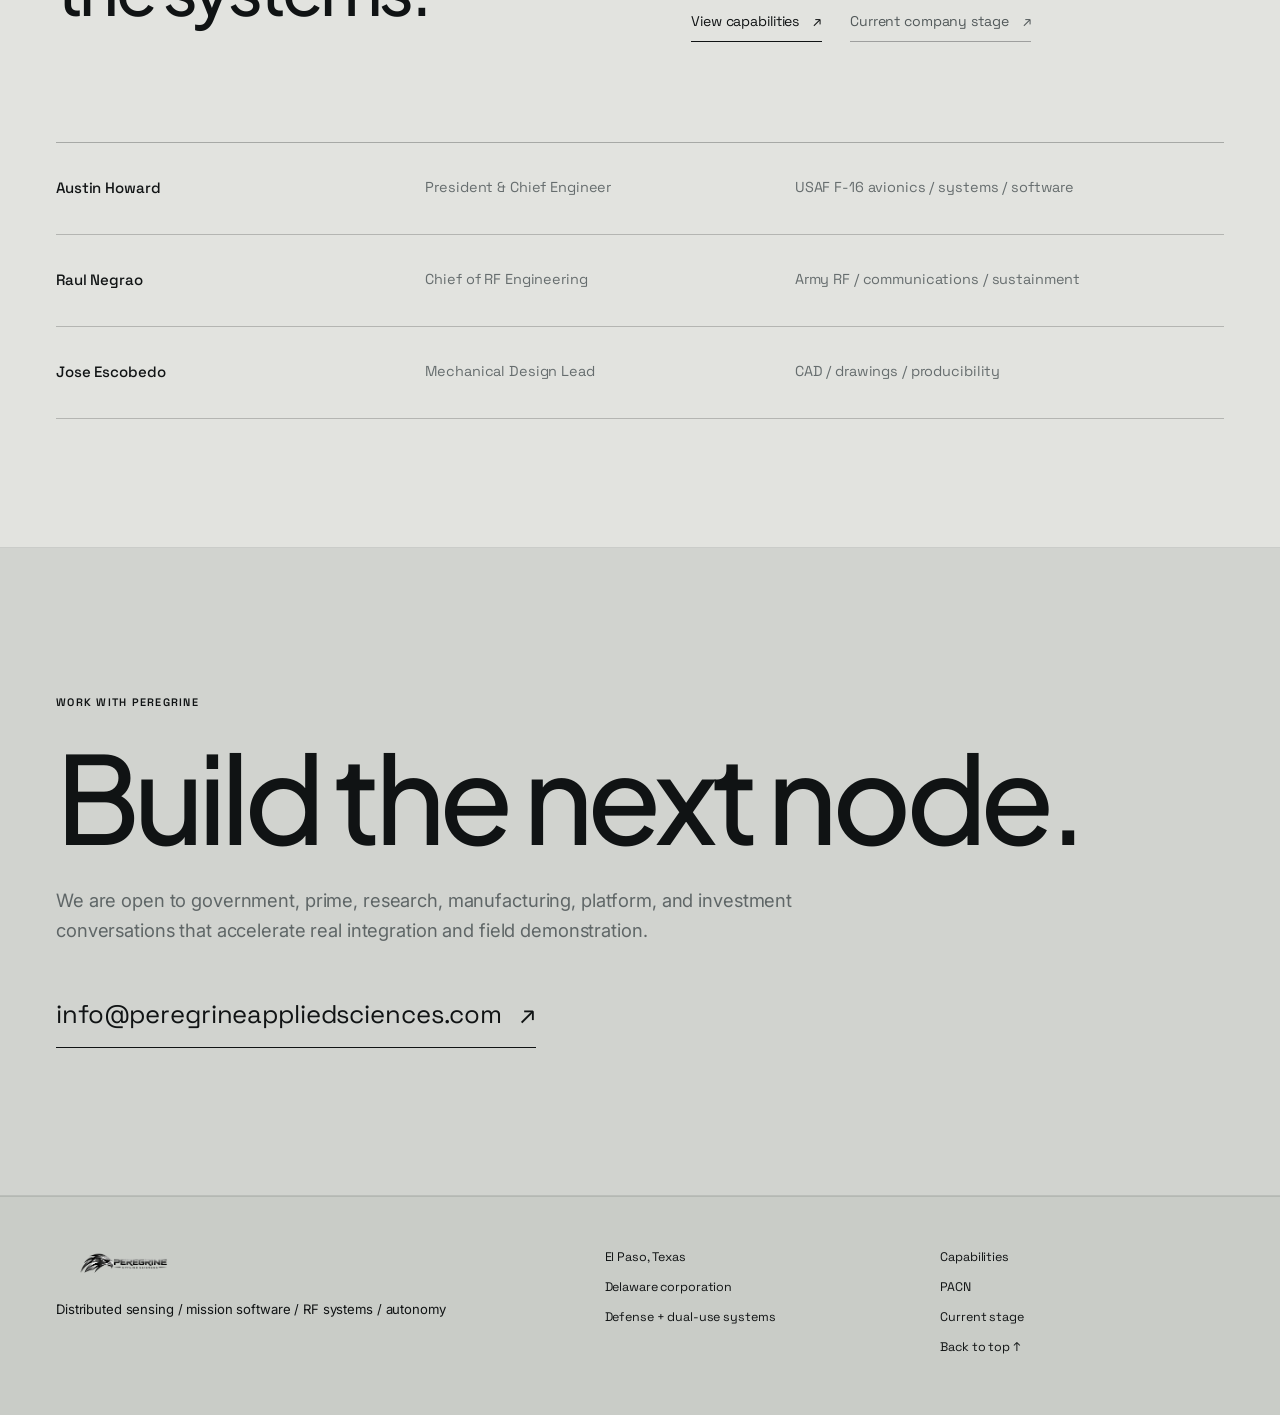
==== commit e19bb0cc: "Refresh site assets for restored graphite palette" ====
--- a/index.html
+++ b/index.html
@@ -12,9 +12,9 @@
   <link rel="icon" href="favicon.ico" sizes="any" />
   <link rel="icon" type="image/png" sizes="32x32" href="assets/favicon-32x32.png" />
   <link rel="apple-touch-icon" sizes="180x180" href="assets/favicon-180x180.png" />
-  <link rel="stylesheet" href="styles.css?v=20260925-2230" />
+  <link rel="stylesheet" href="styles.css?v=20260925-2310" />
 </head>
-<!-- build:20260925-2230 -->
+<!-- build:20260925-2310 -->
 <body data-page="home">
   <header class="site-header">
     <a class="brand" href="index.html" aria-label="Peregrine Applied Sciences home">
@@ -372,6 +372,6 @@
     </div>
   </footer>
 
-  <script src="script.js?v=20260925-2230"></script>
+  <script src="script.js?v=20260925-2310"></script>
 </body>
 </html>
--- a/styles.css
+++ b/styles.css
@@ -2533,3 +2533,239 @@
     background: rgba(226, 227, 223, .985);
   }
 }
+
+
+/* ===== ORIGINAL GRAPHITE GRAY PALETTE RESTORE ===== */
+
+/* Exact palette from the first light-graphite redesign. */
+:root {
+  --bg: #e2e3df;
+  --bg-deep: #d1d3cf;
+  --bg-soft: #eceeeb;
+  --panel: #f3f4f1;
+  --panel-2: #daddd8;
+  --line: rgba(15, 18, 19, .22);
+  --line-soft: rgba(15, 18, 19, .11);
+  --line-faint: rgba(15, 18, 19, .055);
+  --text: #101314;
+  --text-soft: #252a2b;
+  --muted: #5f6667;
+  --muted-2: #7b8181;
+  --accent: #111516;
+  --black: #080a0b;
+}
+
+/* Global canvas */
+html,
+body,
+main {
+  background: var(--bg) !important;
+  color: var(--text);
+}
+
+/* Restore the original subtle tonal variation instead of black section bands. */
+.statement-section {
+  background: #eef0ed !important;
+}
+
+.system-section {
+  background: #e4e5e1 !important;
+}
+
+.mission-architecture {
+  background: #d7d9d5 !important;
+}
+
+.mission-section {
+  background: #eceeeb !important;
+}
+
+.company-section,
+.flow-section {
+  background: #e2e3df !important;
+}
+
+.section-dark {
+  background: #d3d5d1 !important;
+}
+
+.software-flow-section {
+  background: #e4e5e1 !important;
+}
+
+.contact-section {
+  background: #d1d3cf !important;
+}
+
+.site-footer {
+  background: #c9ccc7 !important;
+  color: var(--text) !important;
+}
+
+.page-hero,
+.page-hero-tight {
+  background:
+    linear-gradient(rgba(15,18,19,.035) 1px, transparent 1px),
+    linear-gradient(90deg, rgba(15,18,19,.035) 1px, transparent 1px),
+    #e8eae7 !important;
+  background-size: 64px 64px !important;
+}
+
+/* Original hero gray treatment. */
+.hero-routing {
+  background:
+    radial-gradient(circle at 84% 42%, rgba(255,255,255,.55), transparent 25%),
+    linear-gradient(120deg, #e8e9e6 0%, #dde0dc 52%, #d1d4d0 100%) !important;
+}
+
+.hero-noise {
+  opacity: 1 !important;
+  background:
+    linear-gradient(90deg, rgba(232,233,230,.98) 0%, rgba(232,233,230,.92) 34%, rgba(232,233,230,.36) 60%, rgba(232,233,230,.06) 100%),
+    radial-gradient(circle at 88% 40%, rgba(255,255,255,.28), transparent 28%) !important;
+}
+
+/* Header remains in the same gray family. */
+.site-header {
+  background: rgba(226, 227, 223, .92) !important;
+  border-color: rgba(15,18,19,.11) !important;
+}
+
+/* Remove the later dark-panel treatment from the diagrams.
+   Diagrams now live inside the gray system too. */
+.flow-visual,
+.distributed-flow,
+.diagram-card,
+.diagram-shell,
+.console-frame {
+  background:
+    linear-gradient(rgba(15,18,19,.035) 1px, transparent 1px),
+    linear-gradient(90deg, rgba(15,18,19,.035) 1px, transparent 1px),
+    #daddd8 !important;
+  background-size: 46px 46px !important;
+  color: var(--text) !important;
+  border-color: rgba(15,18,19,.18) !important;
+  box-shadow: none !important;
+}
+
+/* Flow/block components use gray cards with black typography. */
+.flow-block,
+.distributed-node,
+.distributed-core,
+.chain-node {
+  background: rgba(243,244,241,.72) !important;
+  border-color: rgba(15,18,19,.24) !important;
+  color: var(--text) !important;
+}
+
+.flow-block-core,
+.distributed-core {
+  border-color: rgba(15,18,19,.55) !important;
+  box-shadow: 0 0 0 1px rgba(15,18,19,.035) !important;
+}
+
+.flow-block strong,
+.chain-node strong,
+.distributed-node span,
+.distributed-core span,
+.distributed-core strong {
+  color: #101314 !important;
+}
+
+.flow-block small,
+.chain-node small,
+.distributed-node small,
+.distributed-core small,
+.flow-status {
+  color: #697071 !important;
+}
+
+/* Packet routes stay high-contrast graphite on gray. */
+.flow-link,
+.chain-path {
+  background: rgba(15,18,19,.20) !important;
+}
+
+.flow-link i,
+.chain-path i,
+.bus-packet {
+  background: #111516 !important;
+  box-shadow: 0 0 10px rgba(15,18,19,.22) !important;
+}
+
+.bus-line {
+  background: linear-gradient(
+    to bottom,
+    transparent,
+    rgba(15,18,19,.28) 18%,
+    rgba(15,18,19,.28) 82%,
+    transparent
+  ) !important;
+}
+
+/* SVG / architecture diagram palette on light graphite. */
+.perspective-grid path {
+  stroke: rgba(15,18,19,.13) !important;
+}
+
+.route-paths path,
+.svg-route {
+  stroke: rgba(15,18,19,.34) !important;
+}
+
+.mission-node circle,
+.svg-block,
+.svg-small-block rect {
+  fill: rgba(243,244,241,.72) !important;
+  stroke: rgba(15,18,19,.45) !important;
+}
+
+.mission-node .node-core,
+.route-pulse,
+.svg-packet,
+.svg-packets circle,
+.svg-activity circle {
+  fill: #111516 !important;
+}
+
+.mission-node text,
+.svg-eyebrow,
+.svg-index,
+.svg-main-title,
+.svg-block-title,
+.svg-copy,
+.svg-block-sub,
+.svg-caption {
+  fill: #252a2b !important;
+}
+
+.svg-core-ring {
+  fill: none !important;
+  stroke: rgba(15,18,19,.12) !important;
+}
+
+/* Contact/footer typography stays dark on the gray palette. */
+.contact-section .kicker,
+.contact-section h2,
+.contact-section .contact-email,
+.site-footer,
+.site-footer p,
+.footer-meta,
+.footer-links {
+  color: var(--text) !important;
+}
+
+.contact-section .contact-hero > p:not(.kicker) {
+  color: var(--muted) !important;
+}
+
+.site-footer .footer-logo {
+  filter: grayscale(1) contrast(1.25) !important;
+}
+
+/* Mobile nav stays inside the exact same gray family. */
+@media (max-width: 820px) {
+  .site-nav {
+    background: rgba(232,234,231,.985) !important;
+  }
+}
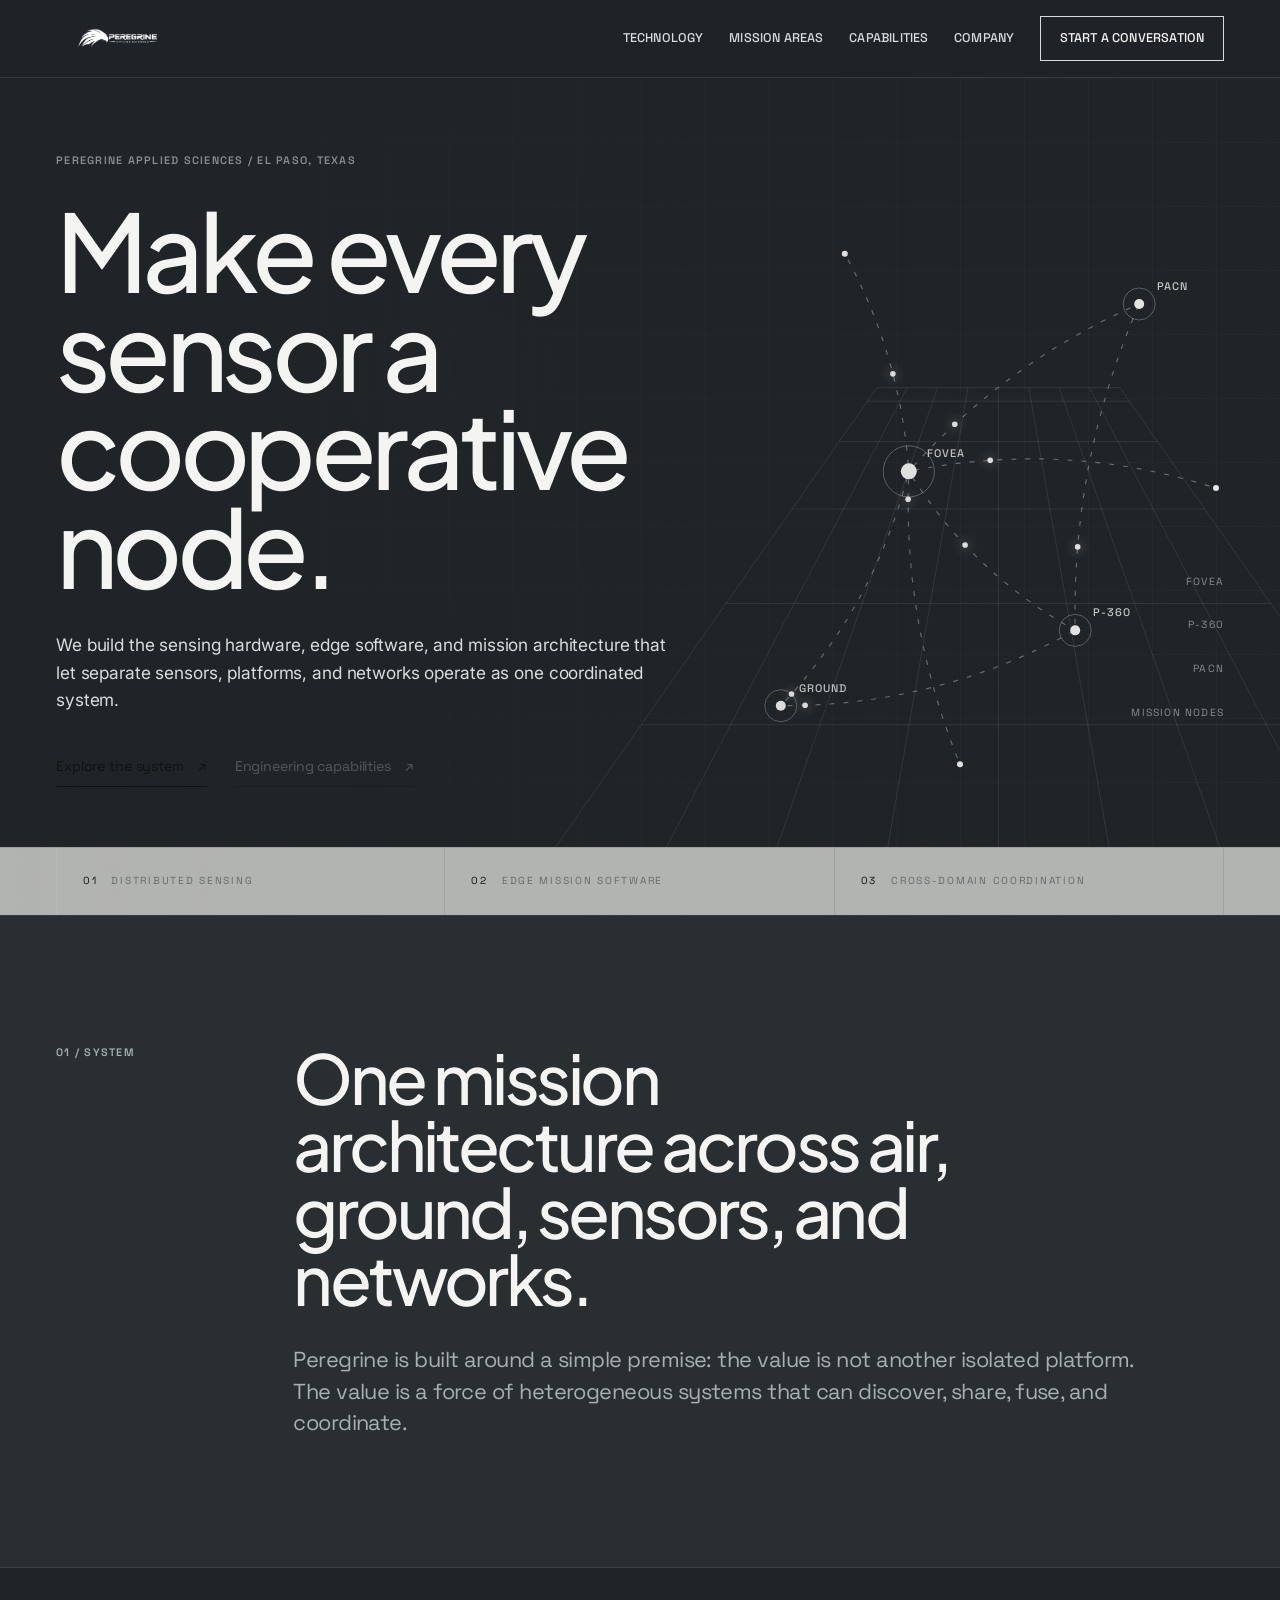
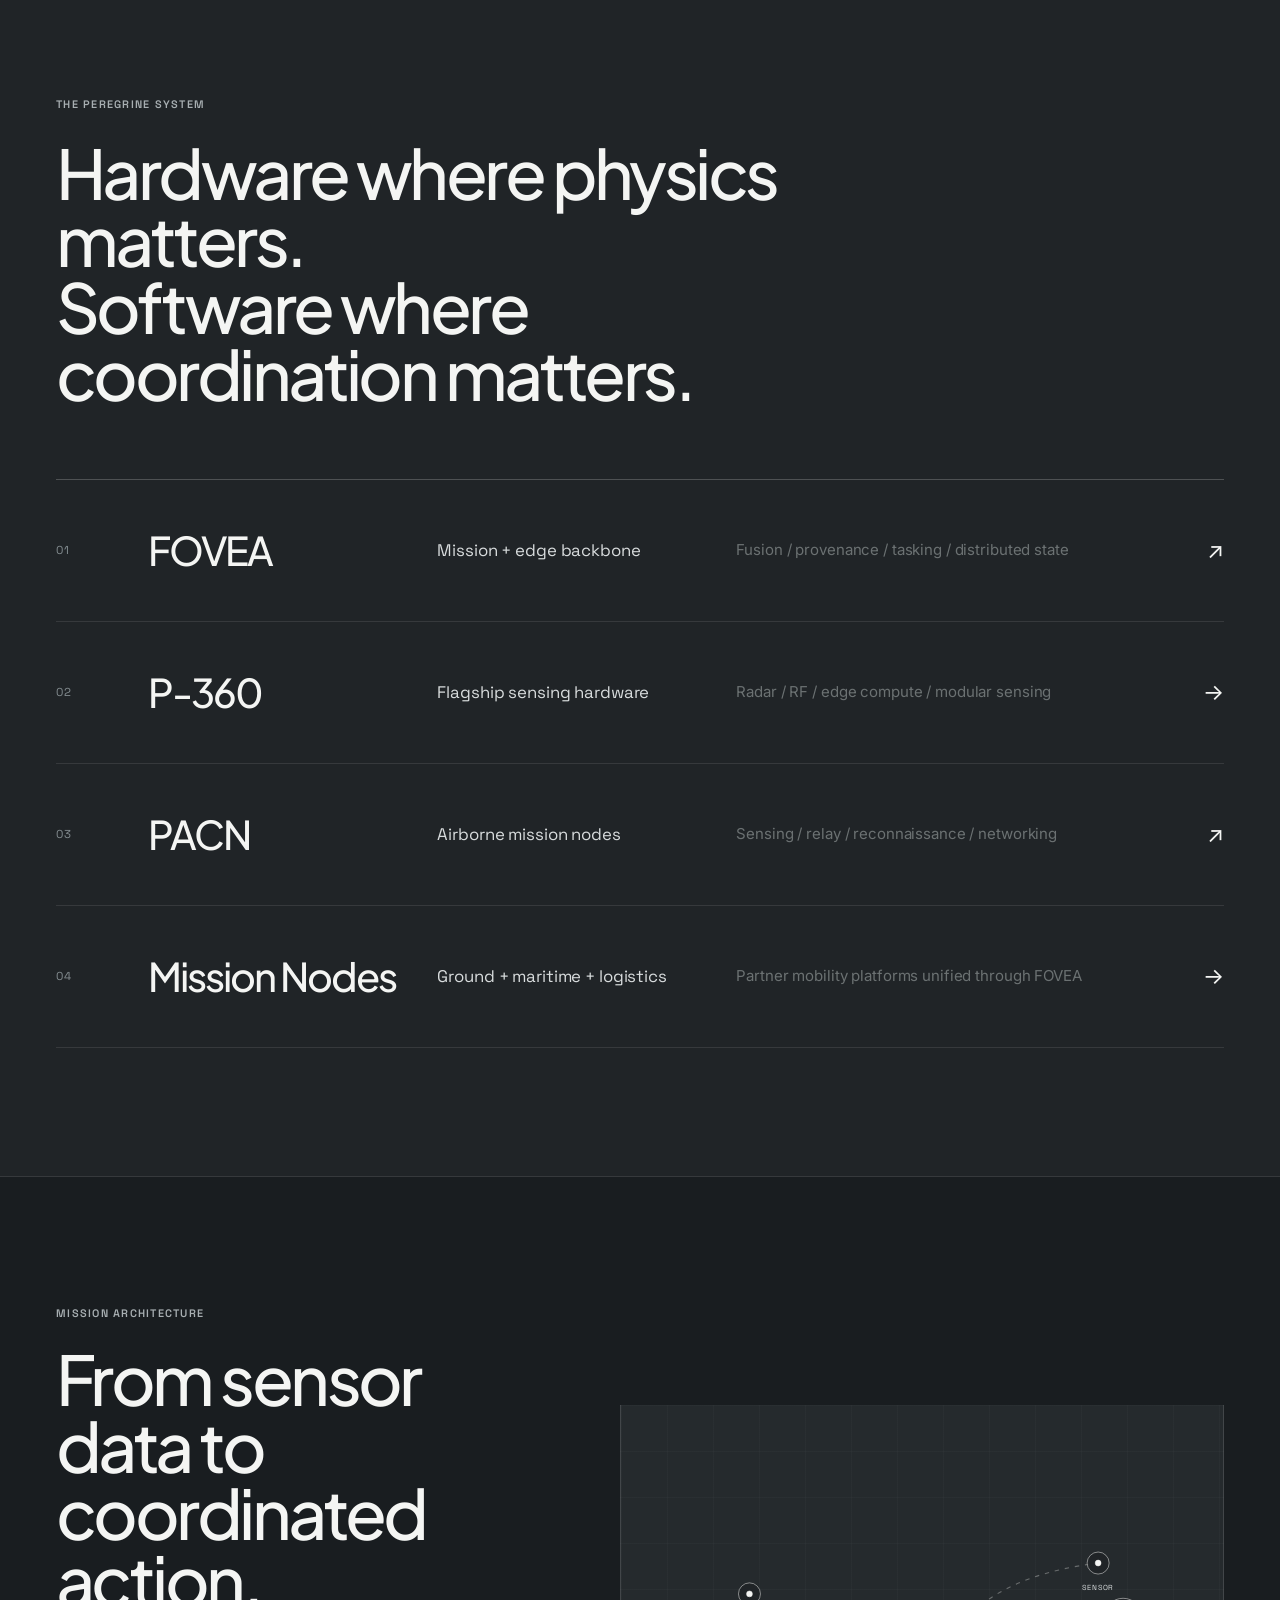
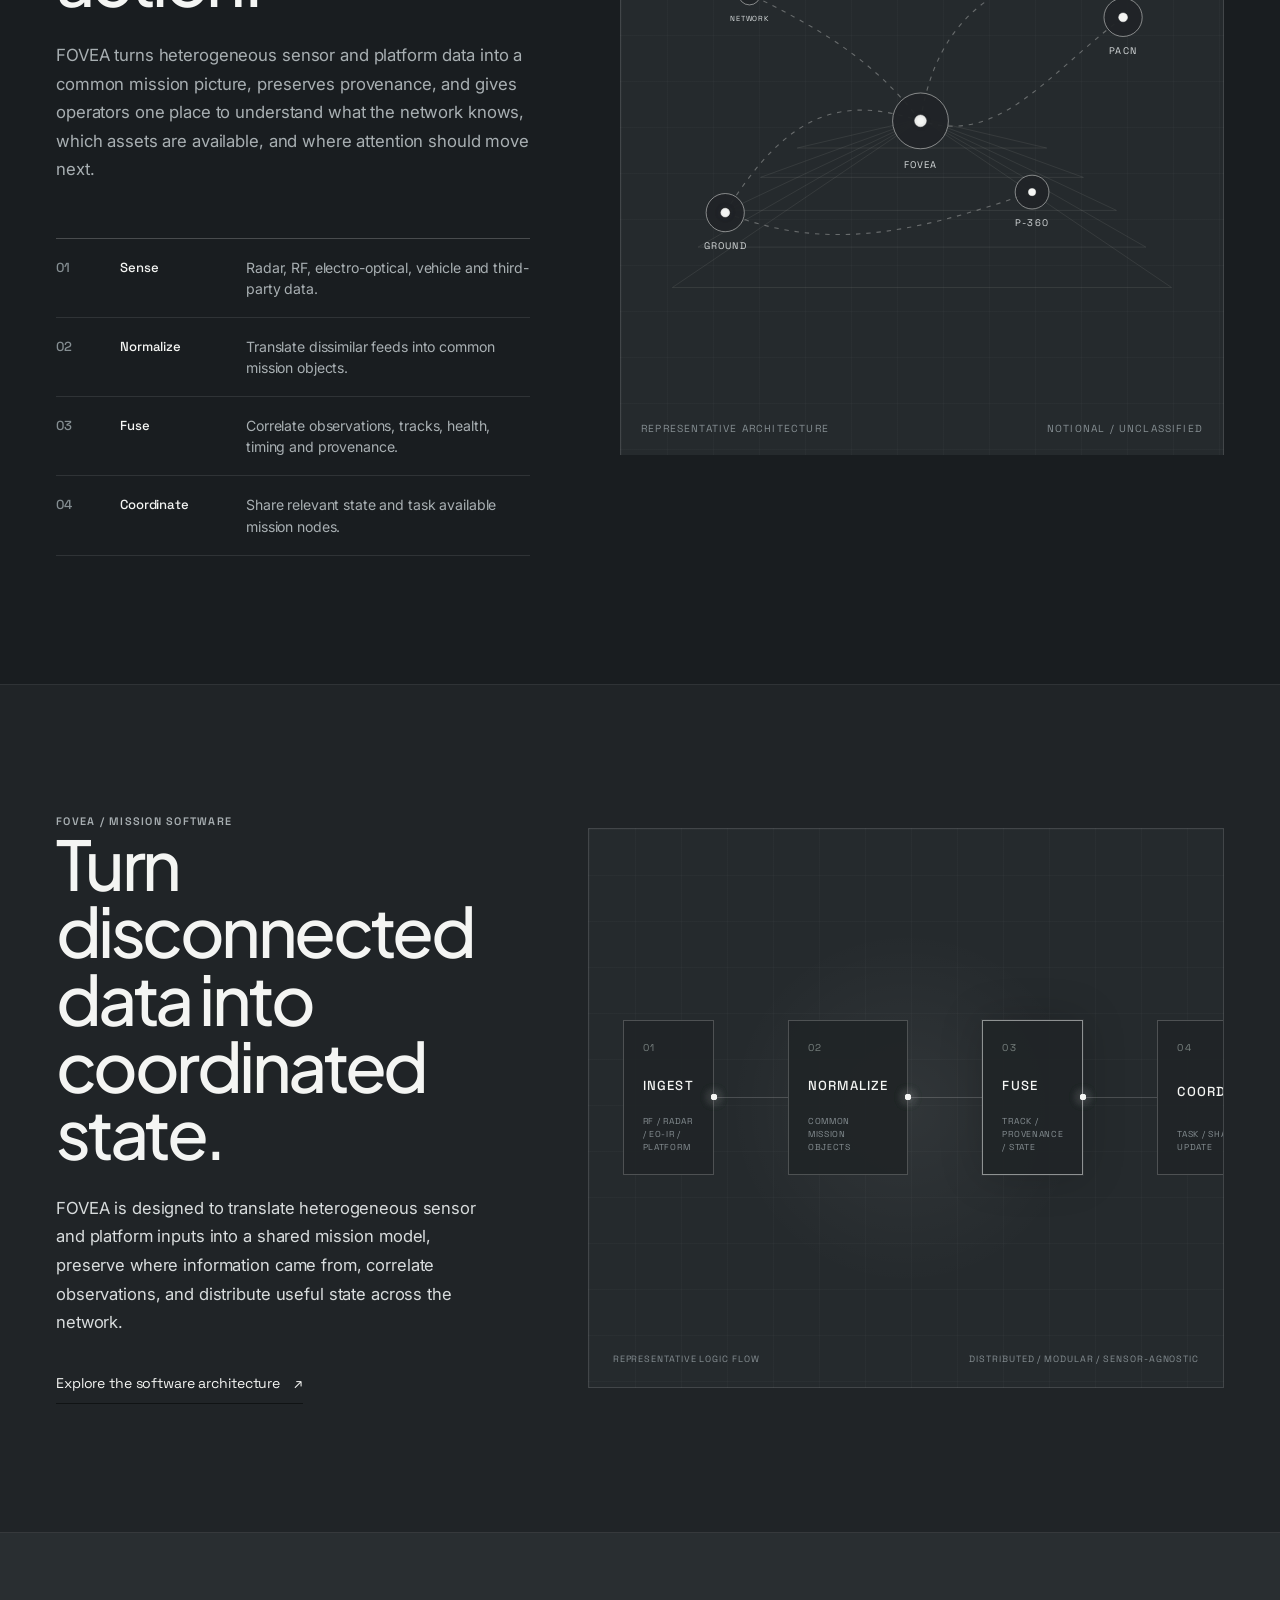
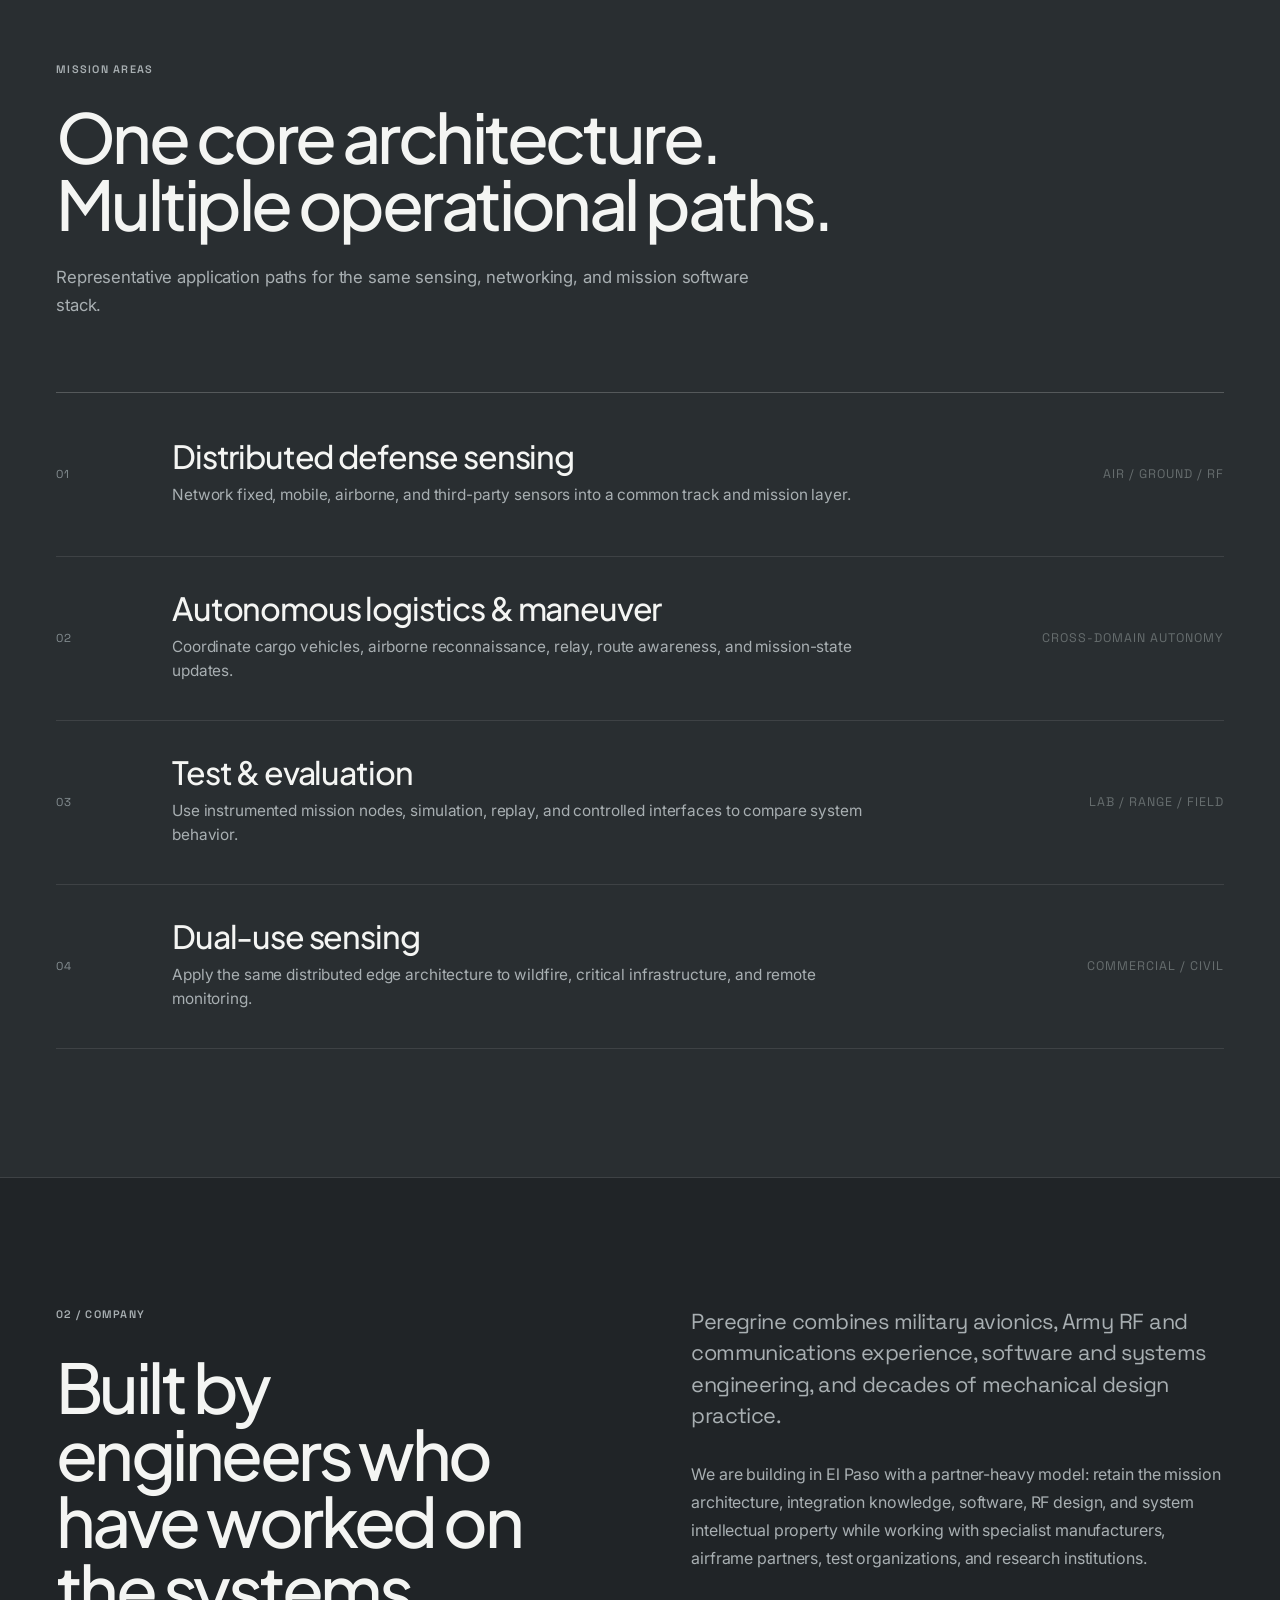
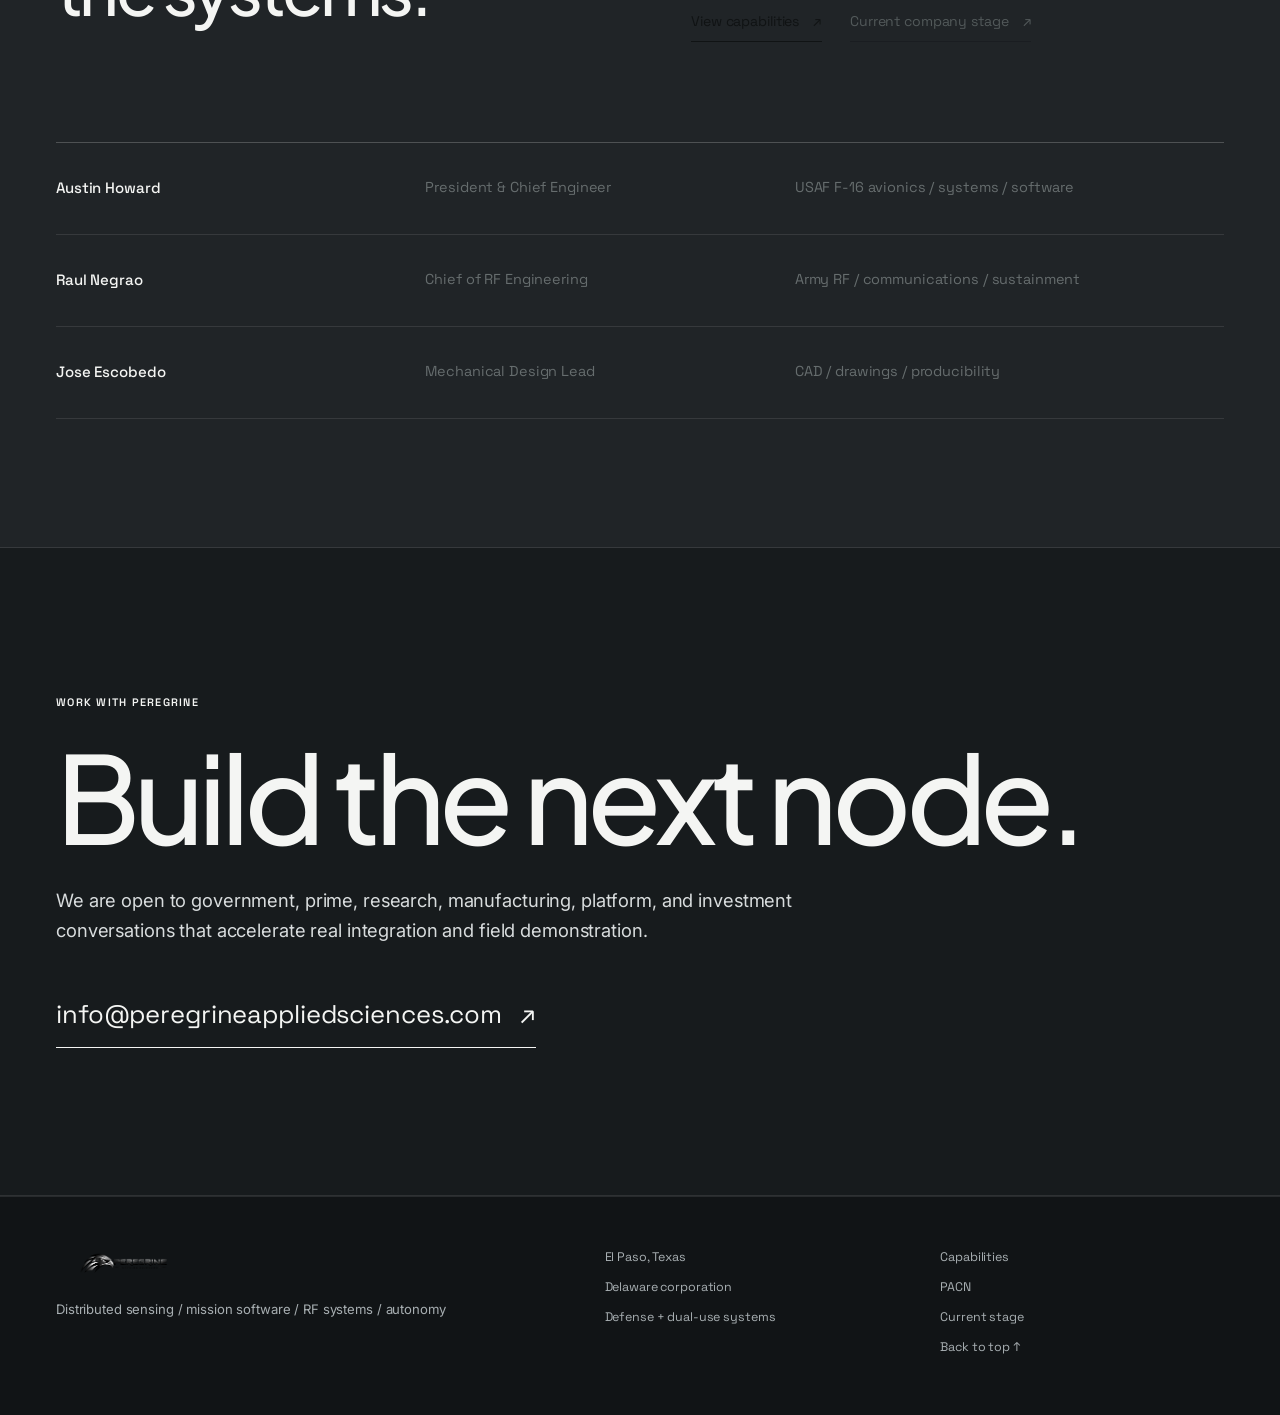
==== commit 4355facd: "Refresh assets for restored dark graphite theme" ====
--- a/index.html
+++ b/index.html
@@ -7,14 +7,14 @@
   <meta http-equiv="Pragma" content="no-cache" />
   <meta http-equiv="Expires" content="0" />
   <meta name="description" content="Peregrine Applied Sciences builds distributed sensing, mission software, RF systems, and autonomous mission-node architectures for defense and dual-use operations." />
-  <meta name="theme-color" content="#e2e3df" />
+  <meta name="theme-color" content="#202427" />
   <title>Peregrine Applied Sciences | Distributed Sensing & Mission Systems</title>
   <link rel="icon" href="favicon.ico" sizes="any" />
   <link rel="icon" type="image/png" sizes="32x32" href="assets/favicon-32x32.png" />
   <link rel="apple-touch-icon" sizes="180x180" href="assets/favicon-180x180.png" />
-  <link rel="stylesheet" href="styles.css?v=20260925-2310" />
+  <link rel="stylesheet" href="styles.css?v=20260925-2345" />
 </head>
-<!-- build:20260925-2310 -->
+<!-- build:20260925-2345 -->
 <body data-page="home">
   <header class="site-header">
     <a class="brand" href="index.html" aria-label="Peregrine Applied Sciences home">
@@ -372,6 +372,6 @@
     </div>
   </footer>
 
-  <script src="script.js?v=20260925-2310"></script>
+  <script src="script.js?v=20260925-2345"></script>
 </body>
 </html>
--- a/styles.css
+++ b/styles.css
@@ -2769,3 +2769,413 @@
     background: rgba(232,234,231,.985) !important;
   }
 }
+
+
+/* ===== DARK GRAPHITE ORIGINAL PALETTE RESTORE ===== */
+
+/* Restore the original darker Peregrine graphite system from the pre-light redesign. */
+:root {
+  --bg: #202427;
+  --bg-deep: #191d20;
+  --bg-soft: #292e31;
+  --panel: #252a2d;
+  --panel-2: #2c3134;
+  --line: rgba(240, 242, 242, 0.22);
+  --line-soft: rgba(240, 242, 242, 0.10);
+  --line-faint: rgba(240, 242, 242, 0.06);
+  --text: #f4f5f3;
+  --text-soft: #d8dcdd;
+  --muted: #a8afb2;
+  --muted-2: #858e92;
+  --accent: #f4f5f3;
+  --black: #0d0f10;
+}
+
+html,
+body,
+main {
+  background: var(--bg) !important;
+  color: var(--text) !important;
+}
+
+body,
+.section,
+.page-hero,
+.page-hero-tight,
+.statement-section,
+.system-section,
+.mission-architecture,
+.mission-section,
+.company-section,
+.flow-section,
+.software-flow-section,
+.section-dark,
+.contact-section,
+.site-footer {
+  color: var(--text);
+}
+
+/* Original dark graphite section rhythm */
+.statement-section {
+  background: var(--bg-soft) !important;
+}
+
+.system-section {
+  background: var(--bg) !important;
+}
+
+.mission-architecture {
+  background: var(--bg-deep) !important;
+}
+
+.mission-section {
+  background: var(--bg-soft) !important;
+}
+
+.company-section,
+.flow-section {
+  background: var(--bg) !important;
+}
+
+.section-dark {
+  background: var(--bg-deep) !important;
+}
+
+.software-flow-section {
+  background: var(--bg-soft) !important;
+}
+
+.contact-section {
+  background: #171b1d !important;
+}
+
+.site-footer {
+  background: #111416 !important;
+  color: var(--text) !important;
+}
+
+/* Hero: restore the original darker graphite atmosphere. */
+.hero-routing {
+  background: #202427 !important;
+}
+
+.hero-noise {
+  opacity: .15 !important;
+  background-image:
+    radial-gradient(circle at 35% 35%, rgba(255,255,255,.04), transparent 28%),
+    linear-gradient(90deg, rgba(32,36,39,.96) 0%, rgba(32,36,39,.82) 37%, rgba(32,36,39,.25) 68%, rgba(32,36,39,.05) 100%) !important;
+}
+
+.hero-routing::before {
+  background:
+    linear-gradient(rgba(244,245,243,.026) 1px, transparent 1px),
+    linear-gradient(90deg, rgba(244,245,243,.026) 1px, transparent 1px) !important;
+  background-size: 64px 64px !important;
+}
+
+/* Dark header */
+.site-header {
+  background: rgba(32,36,39,.95) !important;
+  border-bottom: 1px solid var(--line-soft) !important;
+}
+
+.brand-logo,
+.footer-logo,
+.contact-logo {
+  filter: grayscale(1) brightness(0) invert(1) !important;
+}
+
+.site-nav a {
+  color: var(--text-soft) !important;
+}
+
+.site-nav a:hover,
+.site-nav a.active {
+  color: var(--text) !important;
+}
+
+.site-nav a:not(.nav-cta)::after {
+  background: var(--text) !important;
+}
+
+.site-nav .nav-cta {
+  background: transparent !important;
+  color: var(--text) !important;
+  border-color: var(--text-soft) !important;
+}
+
+.site-nav .nav-cta:hover {
+  background: var(--text) !important;
+  color: var(--black) !important;
+}
+
+/* Typography back to light-on-graphite */
+h1,
+h2,
+h3,
+h4,
+.system-name,
+.system-arrow,
+.fact-card strong,
+.founder-line strong,
+.flow-copy h2,
+.software-flow-section h2,
+.contact-section h2,
+.contact-section .contact-email {
+  color: var(--text) !important;
+}
+
+p,
+.section p,
+.page-hero p,
+.page-hero-tight p,
+.flow-section p,
+.software-flow-section p,
+.contact-section p,
+.site-footer p {
+  color: var(--muted) !important;
+}
+
+.hero-copy,
+.large-copy,
+.system-description,
+.flow-copy > p:not(.kicker),
+.contact-section .contact-hero > p:not(.kicker) {
+  color: var(--text-soft) !important;
+}
+
+.eyebrow,
+.kicker,
+.section-index,
+.card-kicker,
+.card-label,
+.founder-meta,
+.hero-rail,
+.hero-meta,
+.visual-caption,
+.system-number,
+.mission-index,
+.fact-card span,
+.timeline-item strong {
+  color: var(--muted-2) !important;
+}
+
+/* Page heroes return to dark graphite with subtle grid */
+.page-hero,
+.page-hero-tight {
+  background:
+    linear-gradient(rgba(244,245,243,.024) 1px, transparent 1px),
+    linear-gradient(90deg, rgba(244,245,243,.024) 1px, transparent 1px),
+    var(--bg-soft) !important;
+  background-size: 64px 64px !important;
+}
+
+/* Cards / panels */
+.info-grid,
+.program-grid,
+.feature-grid,
+.founder-grid,
+.fact-grid {
+  background: var(--line-soft) !important;
+  border-color: var(--line-soft) !important;
+}
+
+.info-card,
+.program-card,
+.feature-card,
+.founder-card,
+.contact-card,
+.pdf-card,
+.fact-card,
+.notice-card,
+.media-card,
+.chain-node {
+  background: var(--panel) !important;
+  color: var(--text) !important;
+}
+
+.info-card:hover,
+.program-card:hover,
+.feature-card:hover {
+  background: var(--panel-2) !important;
+}
+
+.info-card h3,
+.program-card h3,
+.feature-card h3,
+.founder-card h3,
+.chain-node strong,
+.fact-card strong {
+  color: var(--text) !important;
+}
+
+/* System rows */
+.system-stack,
+.mission-list,
+.founder-lines,
+.timeline-list {
+  border-color: var(--line) !important;
+}
+
+.system-row,
+.mission-item,
+.founder-line,
+.timeline-item {
+  border-color: var(--line-soft) !important;
+}
+
+.system-row:hover {
+  background: rgba(244,245,243,.045) !important;
+}
+
+/* Animated block diagrams stay in the same darker gray family */
+.flow-visual,
+.distributed-flow,
+.diagram-card,
+.diagram-shell,
+.console-frame,
+.architecture-visual {
+  background:
+    linear-gradient(rgba(244,245,243,.024) 1px, transparent 1px),
+    linear-gradient(90deg, rgba(244,245,243,.024) 1px, transparent 1px),
+    #252a2d !important;
+  background-size: 46px 46px !important;
+  border-color: rgba(240,242,242,.14) !important;
+  color: var(--text) !important;
+  box-shadow: none !important;
+}
+
+.flow-block,
+.distributed-node,
+.distributed-core,
+.chain-node {
+  background: rgba(32,36,39,.92) !important;
+  border-color: rgba(240,242,242,.22) !important;
+  color: var(--text) !important;
+}
+
+.flow-block-core,
+.distributed-core {
+  border-color: rgba(244,245,243,.52) !important;
+  box-shadow: 0 0 0 1px rgba(244,245,243,.04), 0 0 44px rgba(0,0,0,.18) !important;
+}
+
+.flow-block strong,
+.chain-node strong,
+.distributed-node span,
+.distributed-core span,
+.distributed-core strong {
+  color: var(--text) !important;
+}
+
+.flow-block small,
+.chain-node small,
+.distributed-node small,
+.distributed-core small,
+.flow-status {
+  color: var(--muted-2) !important;
+}
+
+.flow-link,
+.chain-path {
+  background: rgba(244,245,243,.18) !important;
+}
+
+.flow-link i,
+.chain-path i,
+.bus-packet {
+  background: var(--text) !important;
+  box-shadow: 0 0 12px rgba(244,245,243,.35) !important;
+}
+
+.bus-line {
+  background: linear-gradient(
+    to bottom,
+    transparent,
+    rgba(244,245,243,.28) 18%,
+    rgba(244,245,243,.28) 82%,
+    transparent
+  ) !important;
+}
+
+/* SVG architecture palette */
+.perspective-grid path {
+  stroke: rgba(244,245,243,.11) !important;
+}
+
+.route-paths path,
+.svg-route {
+  stroke: rgba(244,245,243,.32) !important;
+}
+
+.mission-node circle,
+.svg-block,
+.svg-small-block rect {
+  fill: rgba(32,36,39,.94) !important;
+  stroke: rgba(244,245,243,.55) !important;
+}
+
+.mission-node .node-core,
+.route-pulse,
+.svg-packet,
+.svg-packets circle,
+.svg-activity circle {
+  fill: var(--text) !important;
+}
+
+.mission-node text,
+.svg-eyebrow,
+.svg-index,
+.svg-main-title,
+.svg-block-title,
+.svg-copy,
+.svg-block-sub,
+.svg-caption {
+  fill: var(--text-soft) !important;
+}
+
+.svg-core-ring {
+  fill: none !important;
+  stroke: rgba(244,245,243,.12) !important;
+}
+
+/* Buttons */
+.button {
+  border-color: var(--text-soft) !important;
+  color: var(--text) !important;
+}
+
+.button:hover,
+.button.primary {
+  background: var(--text) !important;
+  color: var(--black) !important;
+}
+
+.button.primary:hover {
+  background: transparent !important;
+  color: var(--text) !important;
+}
+
+/* Footer/contact */
+.site-footer p,
+.footer-meta,
+.footer-links {
+  color: var(--muted) !important;
+}
+
+.footer-links a:hover {
+  color: var(--text) !important;
+}
+
+/* Mobile menu in the same original graphite */
+@media (max-width: 820px) {
+  .site-nav {
+    background: rgba(32,36,39,.985) !important;
+    border-color: var(--line-soft) !important;
+  }
+
+  .menu-toggle {
+    color: var(--text) !important;
+    border-color: var(--line) !important;
+  }
+}
